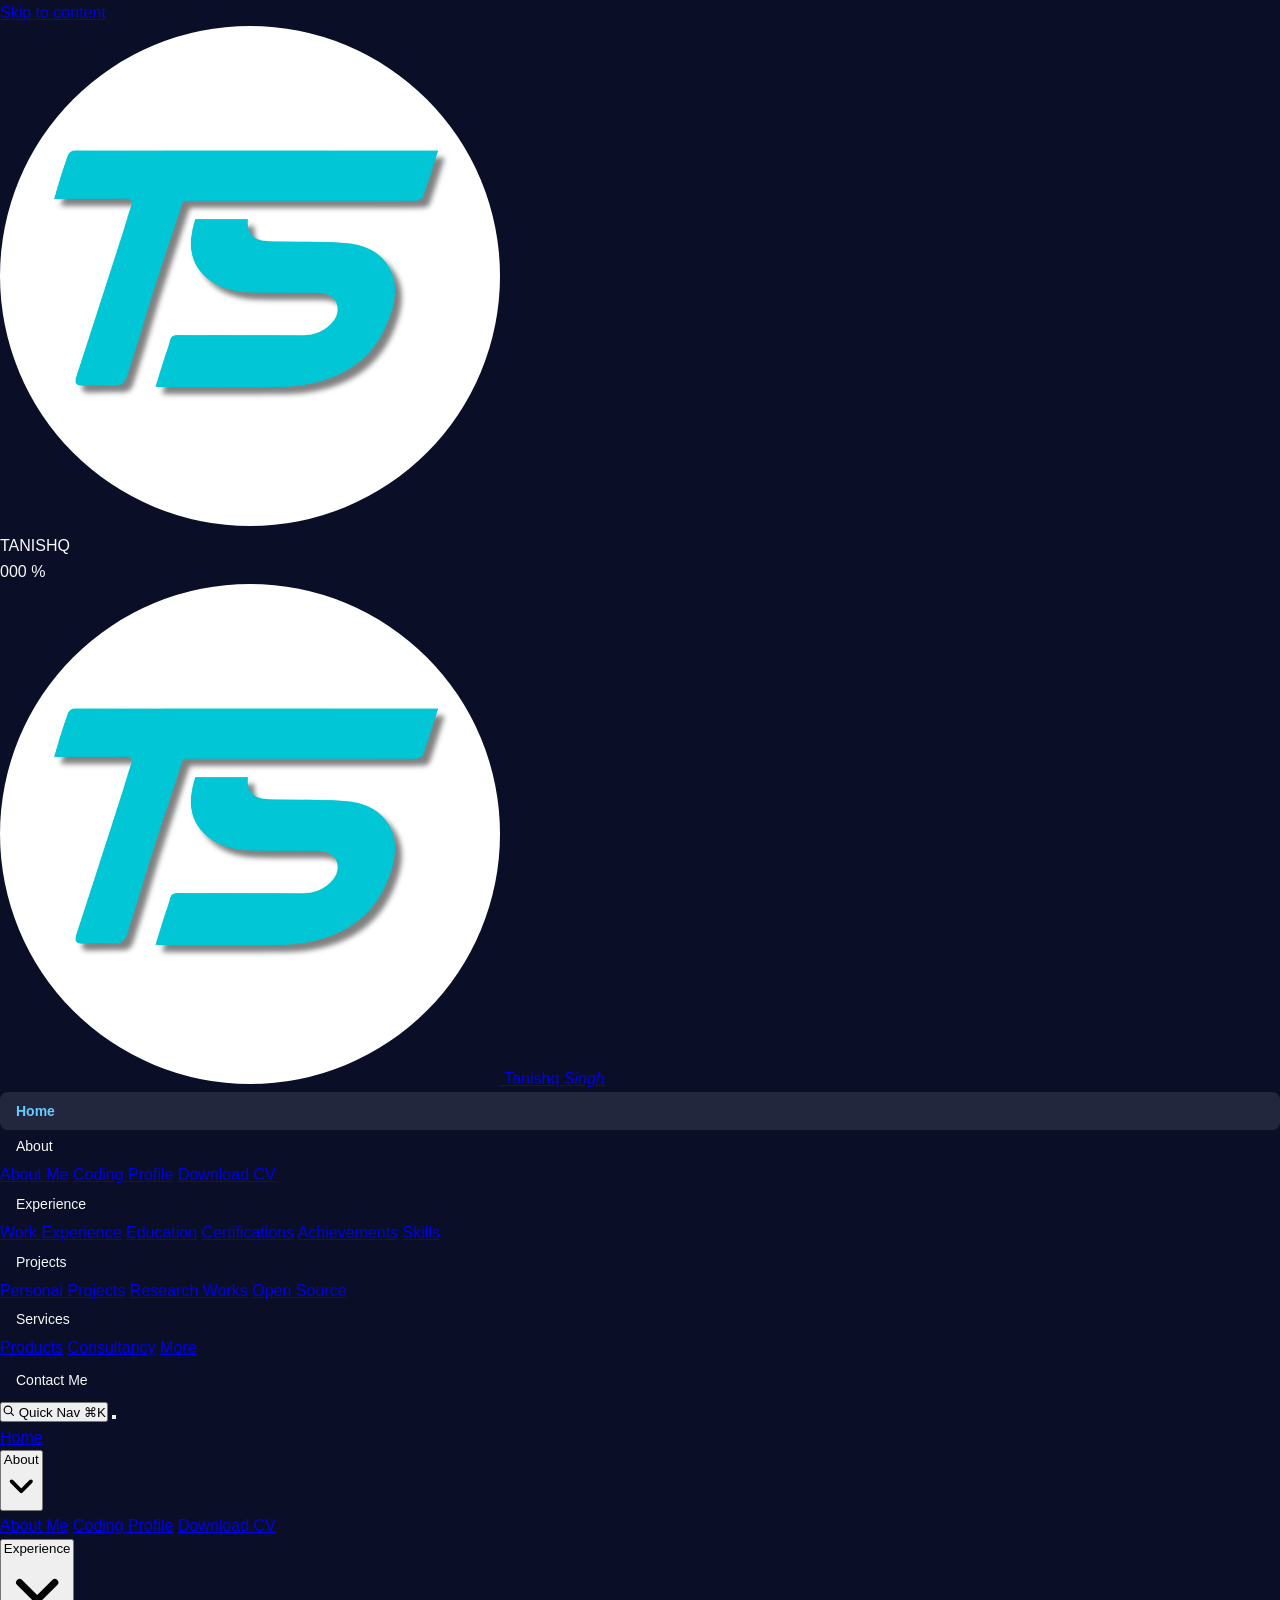
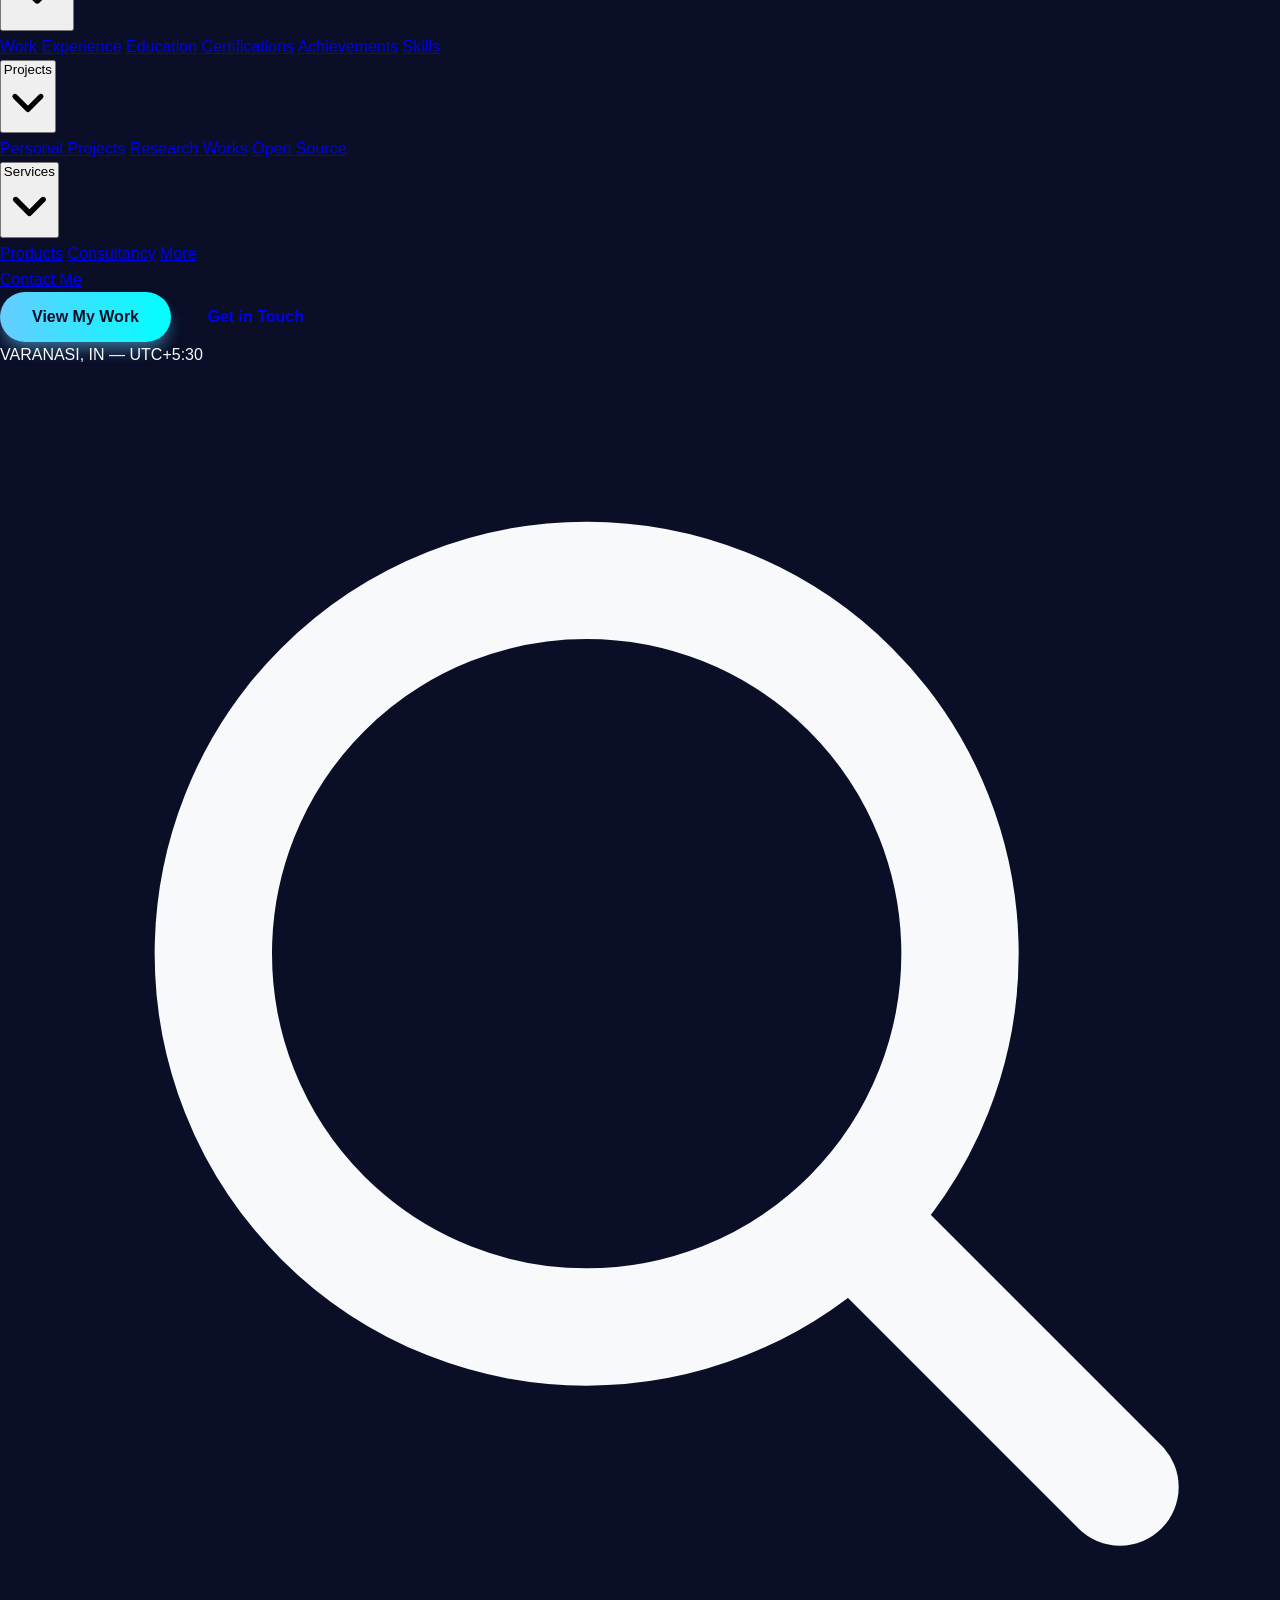
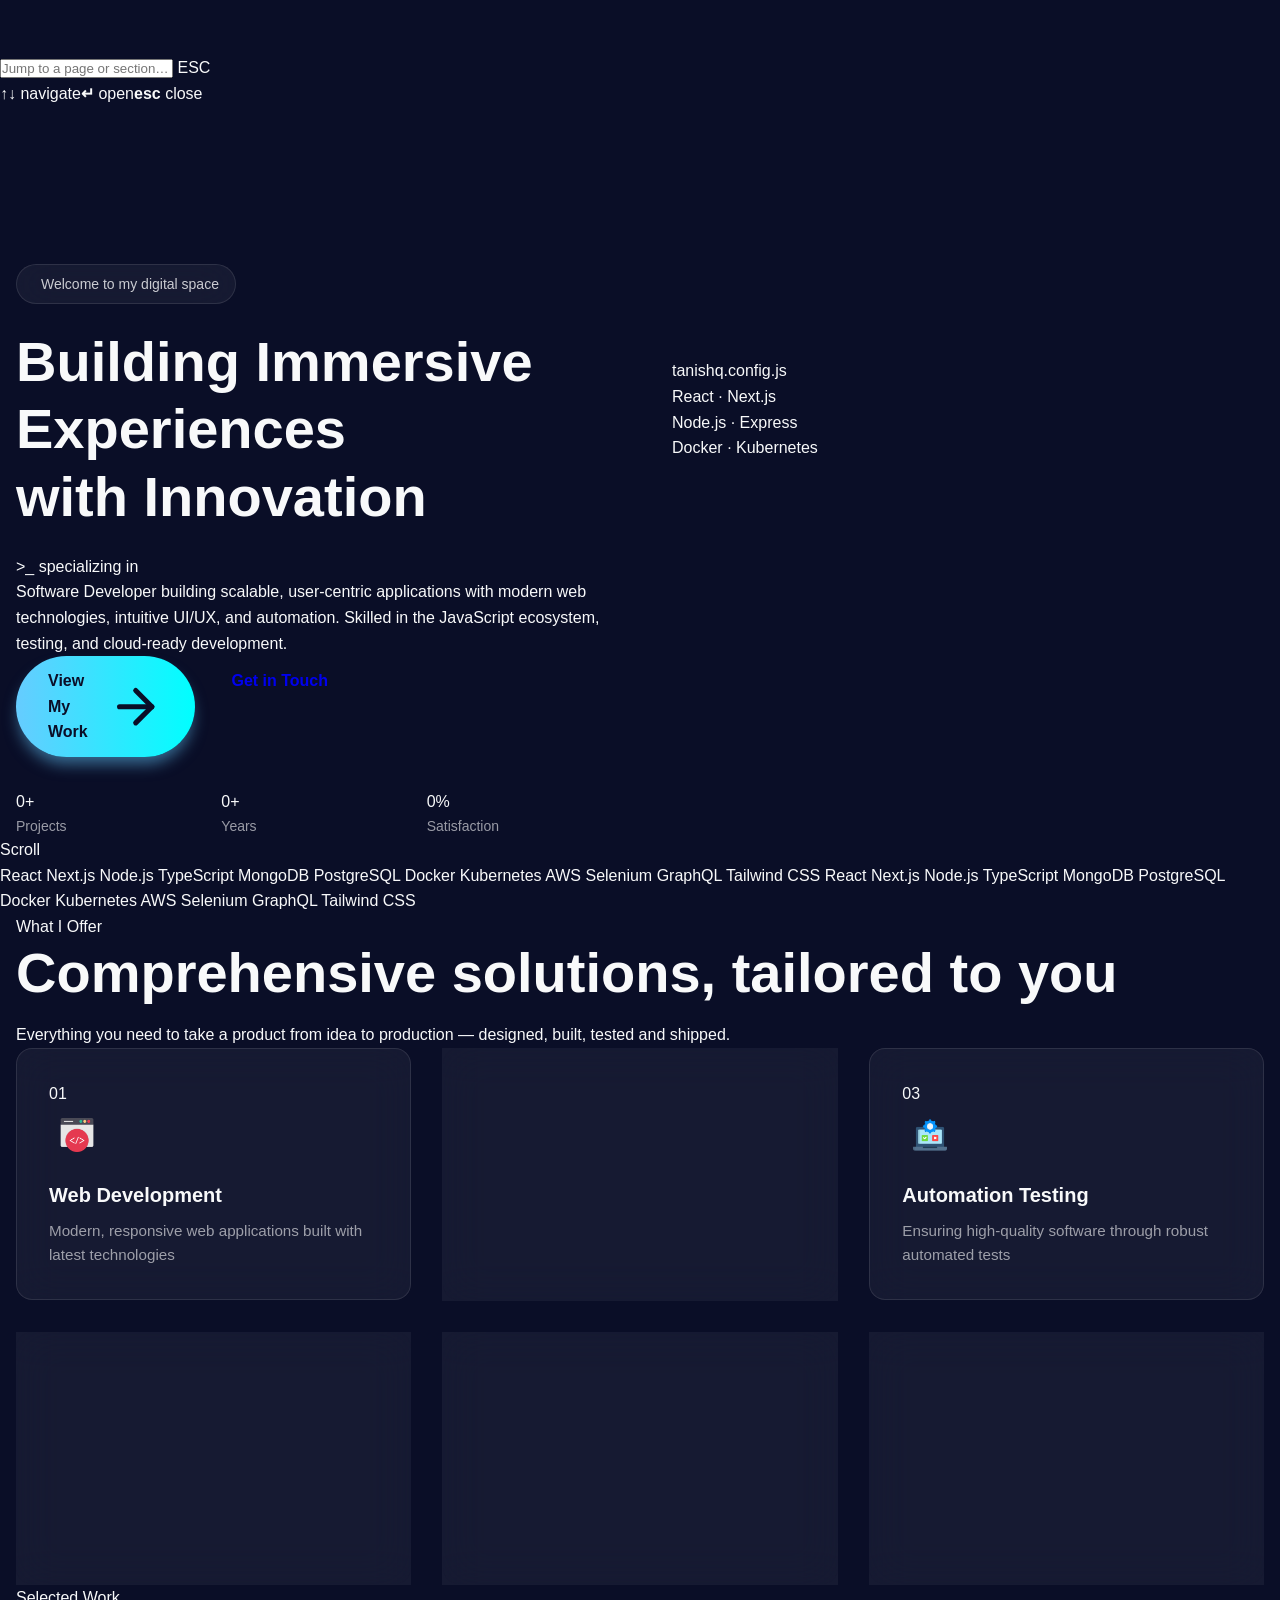
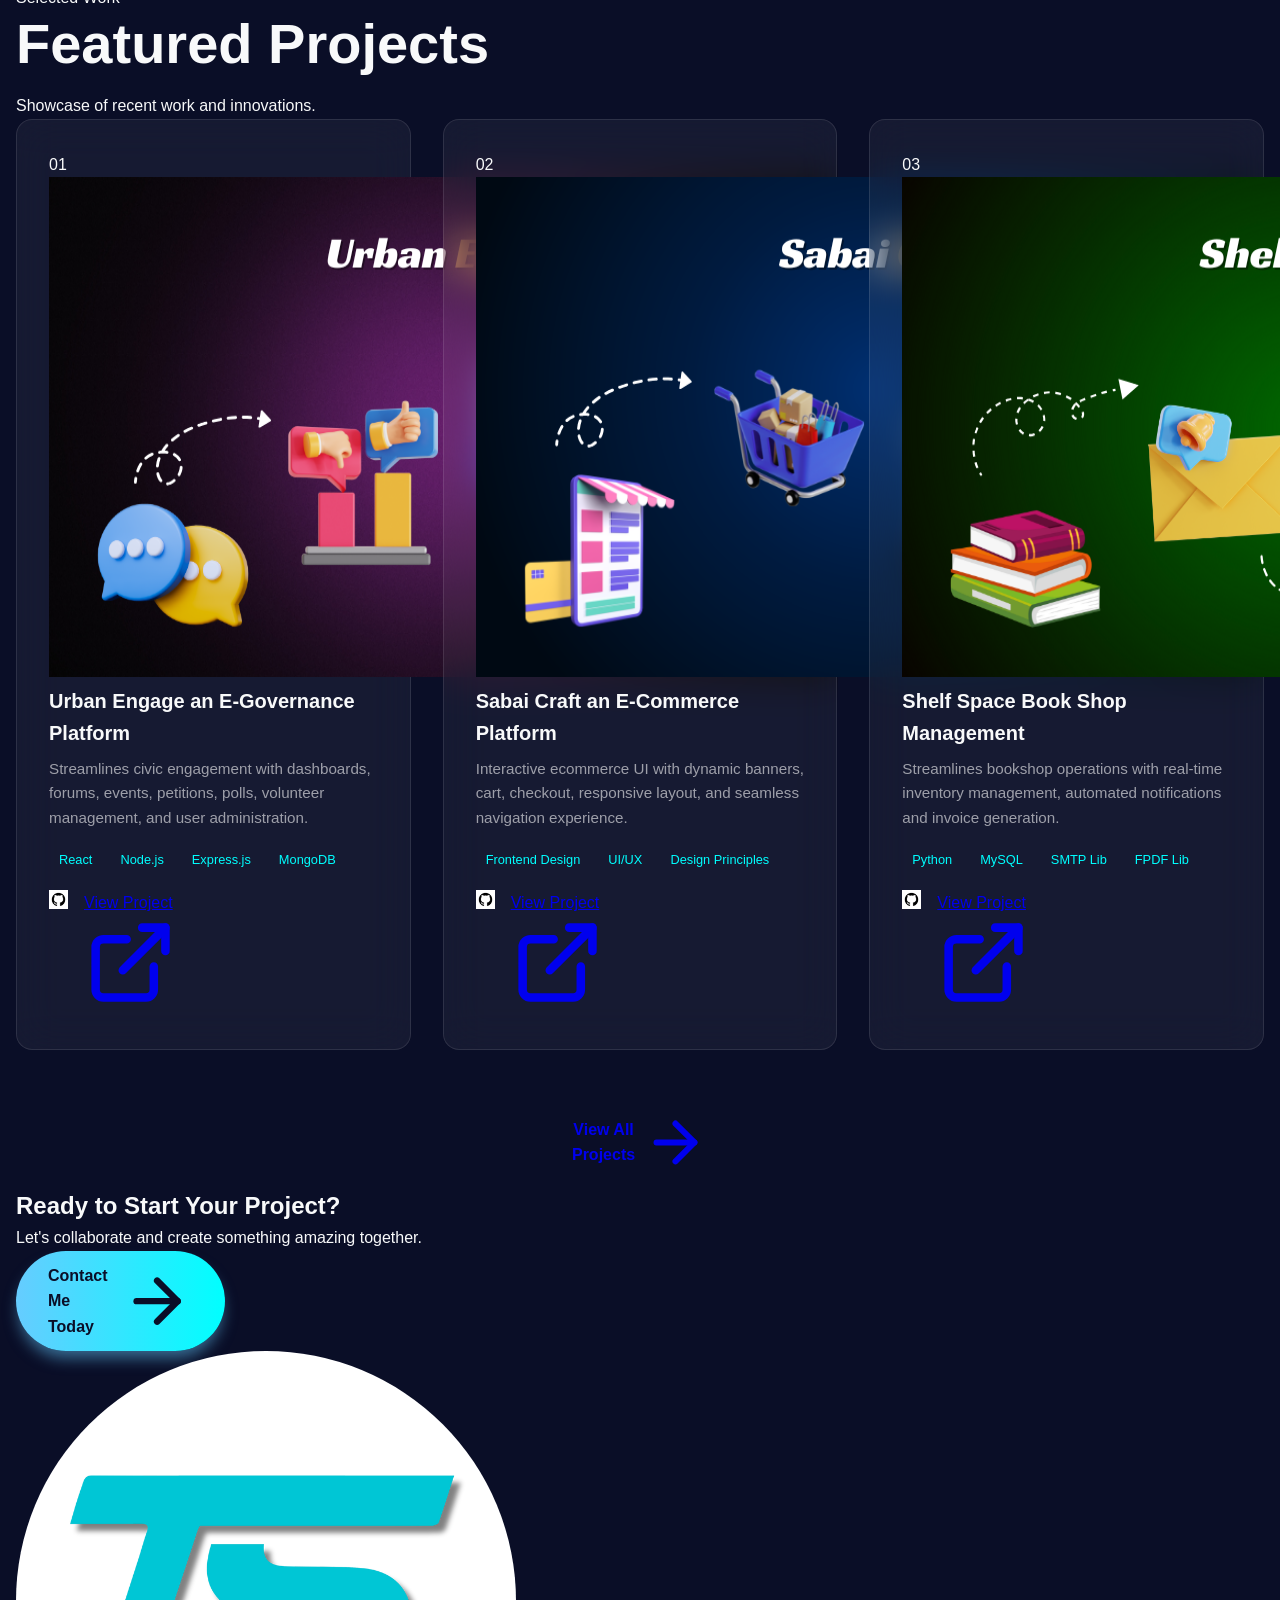
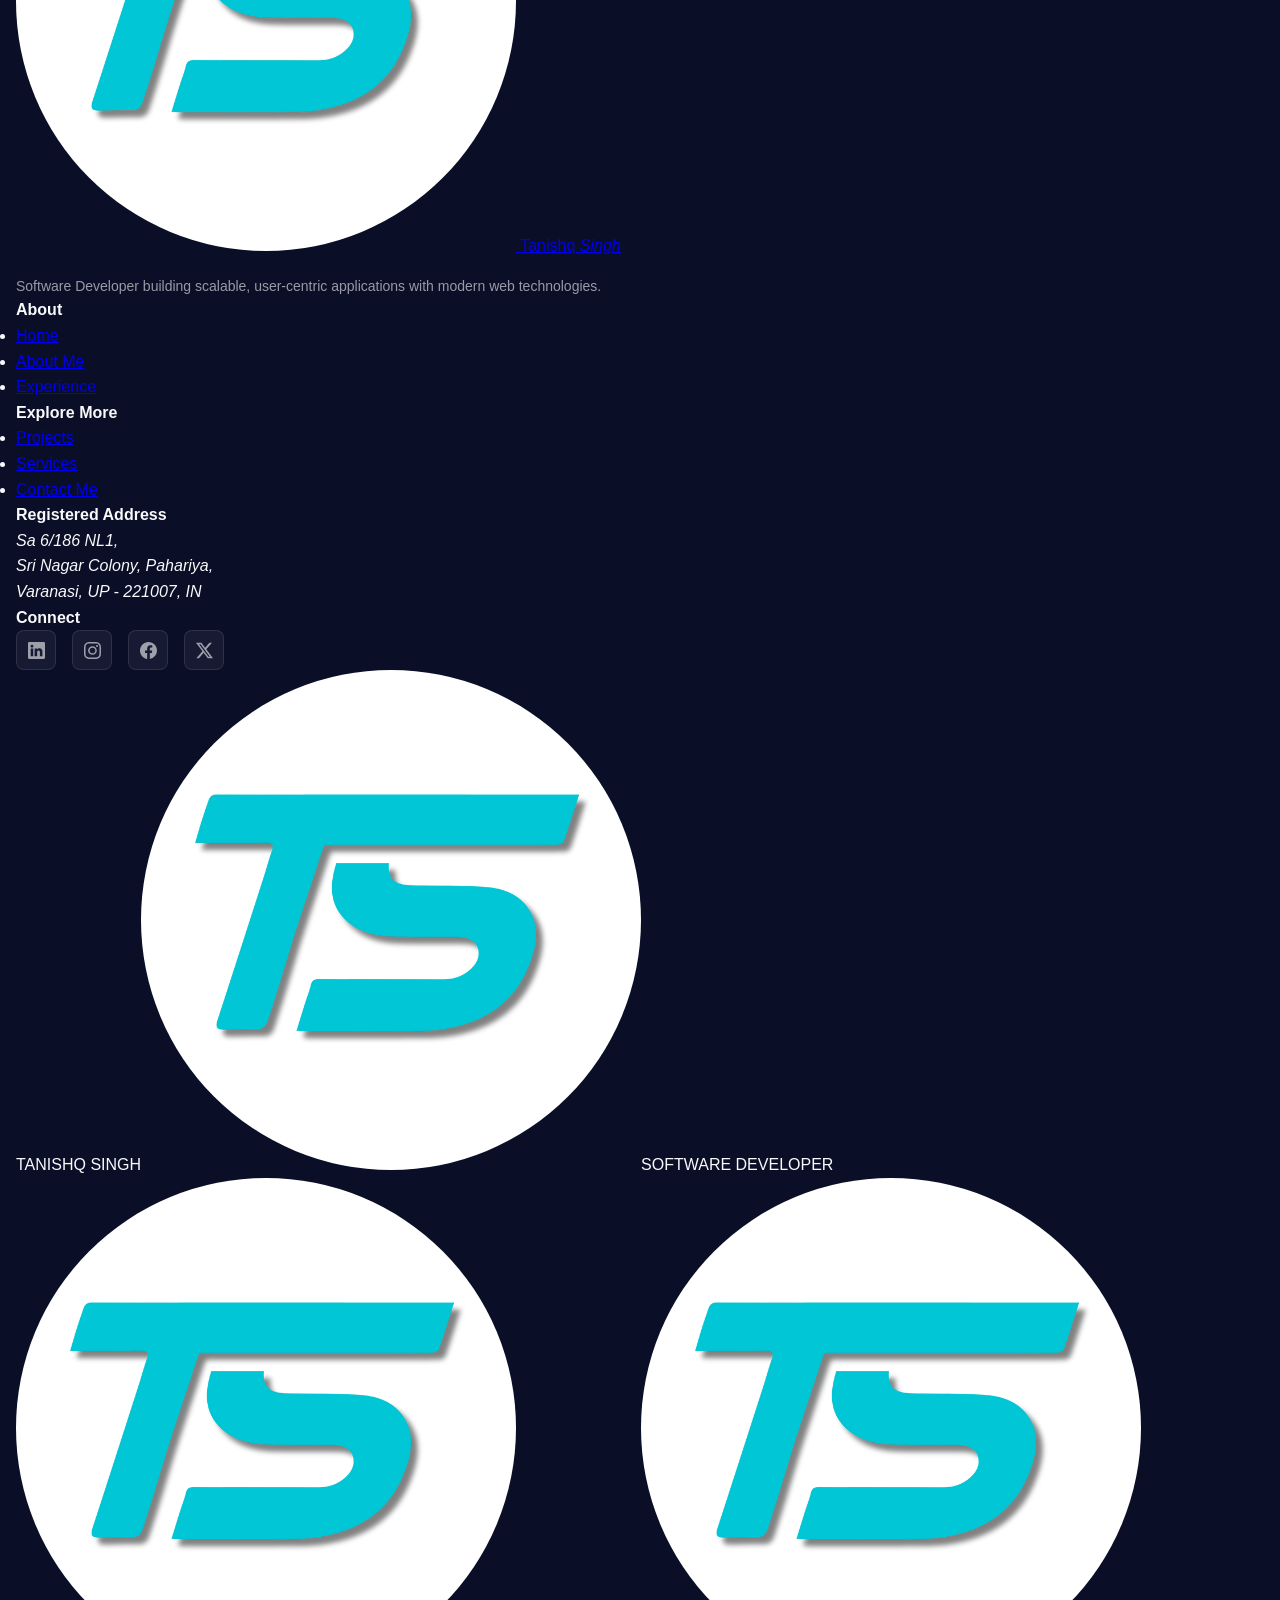
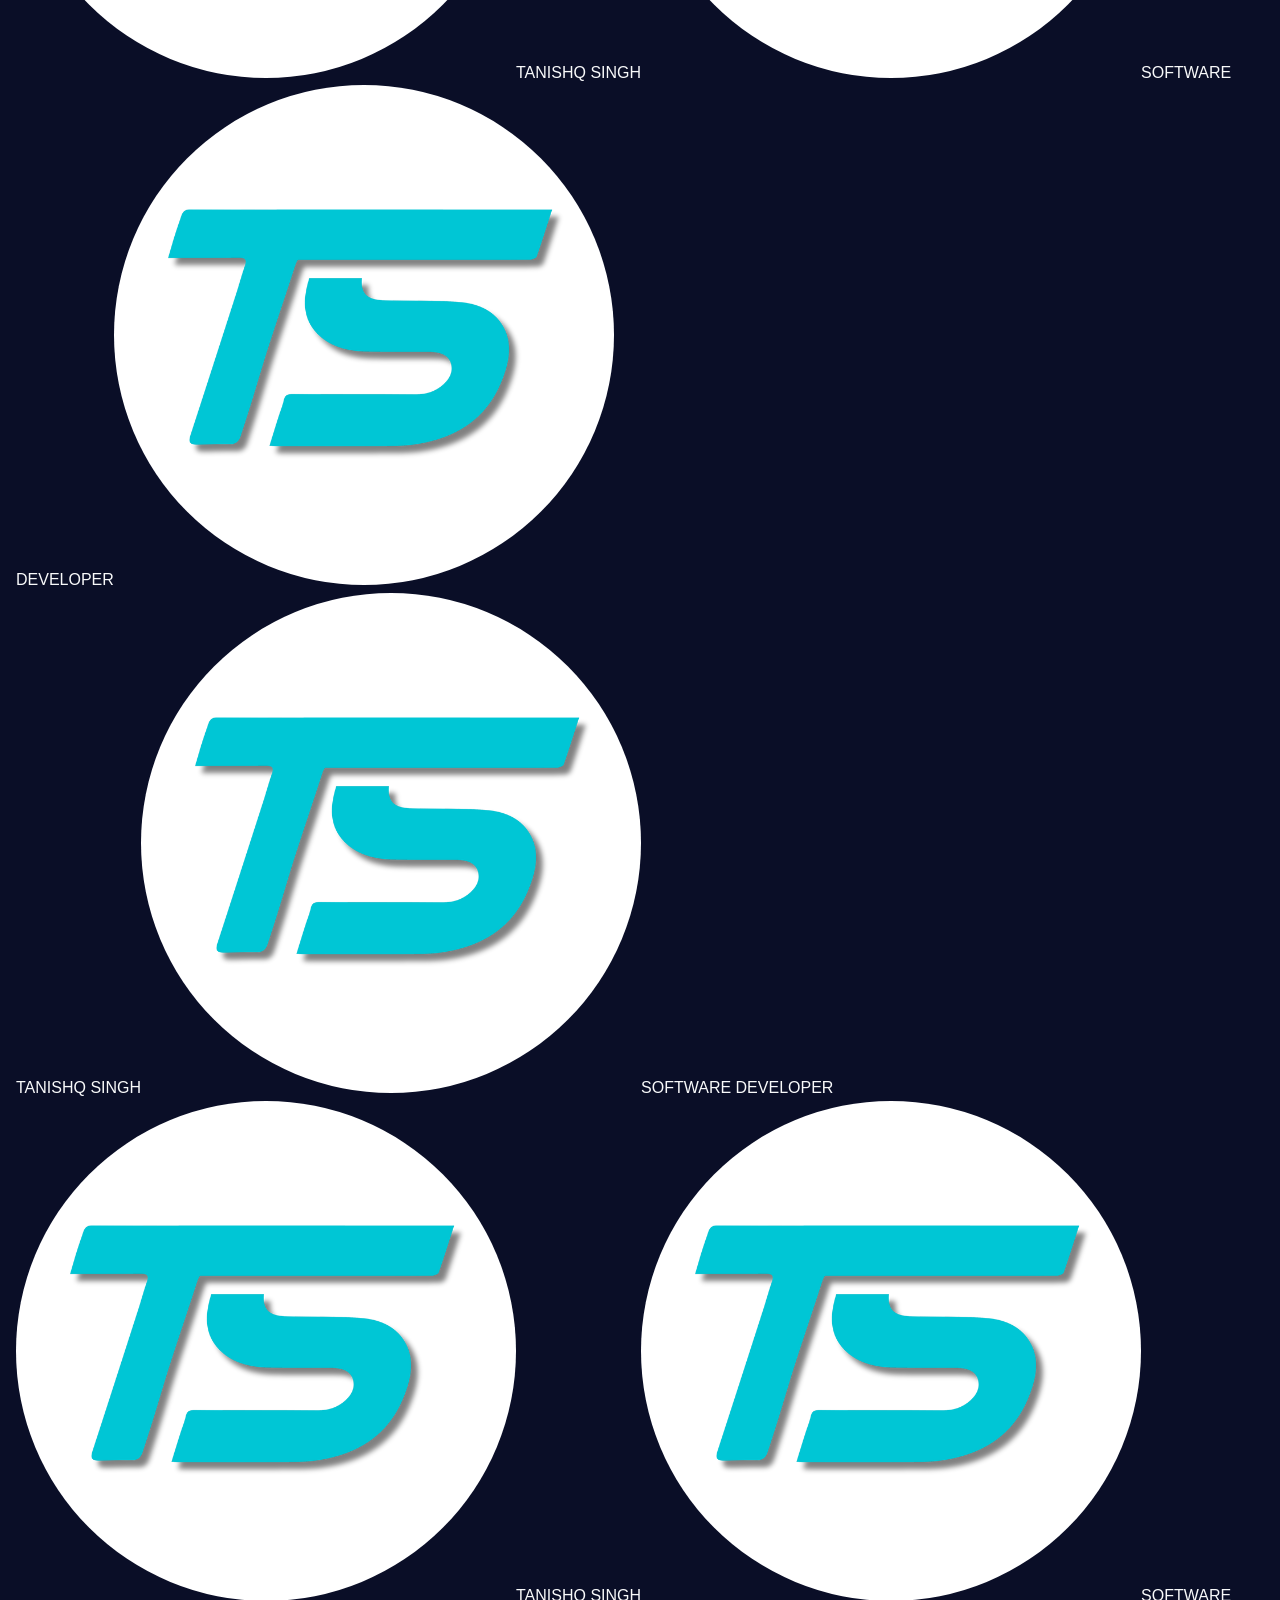
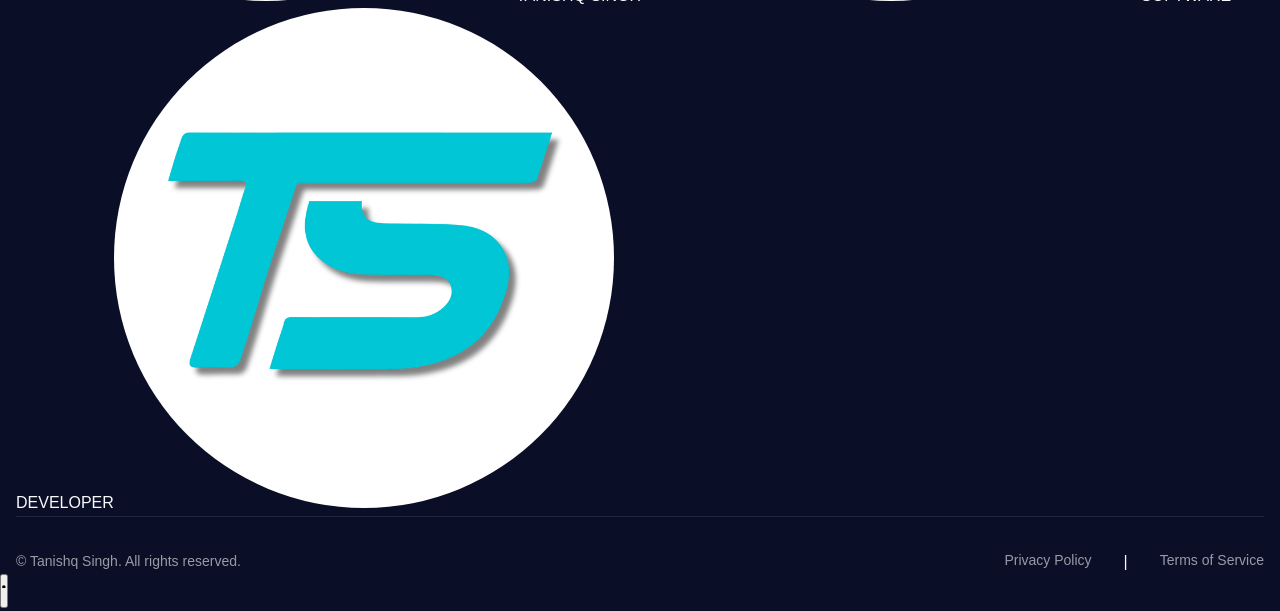
==== index.html @ 03923d47 "Update Home" ====
<!DOCTYPE html>
<html lang="en">
<head>
  <meta charset="utf-8" />
  <meta name="viewport" content="width=device-width,initial-scale=1" />
  <title>Tanishq Singh — Software Developer | Software Engineer</title>
  <meta name="description" content="Tanishq Singh — Software Developer building scalable, user-centric web applications. Explore my portfolio, experience, and professional services." />
  <meta name="keywords" content="Tanishq Singh, software developer, full stack developer, JavaScript, React, Next.js, Node.js, MERN, web developer, portfolio, SDE" />
  <link rel="canonical" href="https://tanishqsingh.in/" />
  <meta name="author" content="Tanishq Singh" />
  <meta name="robots" content="index, follow" />
  <meta property="og:type" content="website" />
  <meta property="og:title" content="Tanishq Singh — Software Developer | Software Engineer" />
  <meta property="og:description" content="Explore projects, experience, and services by Tanishq Singh — building innovative, scalable, and user-focused web solutions." />
  <meta property="og:url" content="https://tanishqsingh.in/" />
  <meta property="og:image" content="https://tanishqsingh.in/assets/images/logo.png" />
  <meta property="og:site_name" content="Tanishq Singh" />
  <meta name="twitter:card" content="summary_large_image" />
  <meta name="twitter:title" content="Tanishq Singh — Software Developer | Software Engineer" />
  <meta name="twitter:description" content="Explore projects, experience, and services by Tanishq Singh — Software Developer." />
  <meta name="twitter:image" content="https://tanishqsingh.in/assets/images/logo.png" />
  <script type="application/ld+json">
  {
    "@context": "https://schema.org",
    "@type": "Person",
    "name": "Tanishq Singh",
    "url": "https://tanishqsingh.in/",
    "jobTitle": "Software Developer",
    "image": "https://tanishqsingh.in/assets/images/logo.png",
    "sameAs": [
      "https://linkedin.tanishqsingh.in",
      "https://instagram.tanishqsingh.in",
      "https://facebook.tanishqsingh.in",
      "https://x.tanishqsingh.in",
      "https://telegram.tanishqsingh.in",
      "https://whatsapp.tanishqsingh.in"
    ]
  }
  </script>
  <link rel="manifest" href="/manifest.json" />
  <link rel="icon" href="assets/images/logo.png" />
  <link rel="preconnect" href="https://fonts.googleapis.com" />
  <link rel="preconnect" href="https://fonts.gstatic.com" crossorigin />
  <link href="https://fonts.googleapis.com/css2?family=Inter:wght@400;500;600&family=JetBrains+Mono:wght@400;500&family=Space+Grotesk:wght@500;600;700&display=swap" rel="stylesheet" />
  <link rel="stylesheet" href="styles.css" />
  <script>document.documentElement.classList.add("js");setTimeout(function(){document.documentElement.classList.add("loaded")},3800);</script>
</head>

<body>
  <a class="skip-link" href="#home">Skip to content</a>

  <div class="preloader" aria-hidden="true">
    <div class="pre-mark"><img src="assets/images/logo.png" alt="" /></div>
    <div class="pre-name" aria-hidden="true">
      <span style="animation-delay:.05s">T</span><span style="animation-delay:.1s">A</span><span style="animation-delay:.15s">N</span><span style="animation-delay:.2s">I</span><span style="animation-delay:.25s">S</span><span style="animation-delay:.3s">H</span><span style="animation-delay:.35s">Q</span>
    </div>
    <div class="pre-bar"><i></i></div>
    <div class="pre-count">000 %</div>
  </div>

  <div class="cursor-dot" aria-hidden="true"></div>
  <div class="cursor-ring" aria-hidden="true"><span class="cursor-label"></span></div>

  <div class="scroll-progress" aria-hidden="true"><i></i></div>

  <div class="aurora" aria-hidden="true">
    <div class="aurora-blob b1"></div>
    <div class="aurora-blob b2"></div>
    <div class="aurora-blob b3"></div>
  </div>
  <div class="grid-overlay" aria-hidden="true"></div>

  <header class="site-header">
    <div class="nav-shell">
      <a href="index.html" class="brand" aria-label="Tanishq Singh — Home">
        <span class="brand-mark"><img src="assets/images/logo.png" alt="Tanishq Singh logo" /></span>
        <span class="brand-name">Tanishq&nbsp;<em>Singh</em></span>
      </a>

      <nav class="nav-desktop" aria-label="Primary">
        <a href="index.html" class="nav-link active">Home</a>

        <div class="nav-drop">
          <button class="nav-link drop-toggle" aria-haspopup="true">
            About
            <svg class="chev" viewBox="0 0 24 24" fill="none" stroke="currentColor" stroke-width="2.4" stroke-linecap="round" stroke-linejoin="round"><polyline points="6 9 12 15 18 9"/></svg>
          </button>
          <div class="drop-panel">
            <a href="about.html#bio"><i></i>About Me</a>
            <a href="about.html#coding"><i></i>Coding Profile</a>
            <a href="about.html#download"><i></i>Download CV</a>
          </div>
        </div>

        <div class="nav-drop">
          <button class="nav-link drop-toggle" aria-haspopup="true">
            Experience
            <svg class="chev" viewBox="0 0 24 24" fill="none" stroke="currentColor" stroke-width="2.4" stroke-linecap="round" stroke-linejoin="round"><polyline points="6 9 12 15 18 9"/></svg>
          </button>
          <div class="drop-panel">
            <a href="experience.html#work"><i></i>Work Experience</a>
            <a href="experience.html#education"><i></i>Education</a>
            <a href="experience.html#certifications"><i></i>Certifications</a>
            <a href="experience.html#achievements"><i></i>Achievements</a>
            <a href="experience.html#skills"><i></i>Skills</a>
          </div>
        </div>

        <div class="nav-drop">
          <button class="nav-link drop-toggle" aria-haspopup="true">
            Projects
            <svg class="chev" viewBox="0 0 24 24" fill="none" stroke="currentColor" stroke-width="2.4" stroke-linecap="round" stroke-linejoin="round"><polyline points="6 9 12 15 18 9"/></svg>
          </button>
          <div class="drop-panel">
            <a href="projects.html#personal"><i></i>Personal Projects</a>
            <a href="projects.html#research"><i></i>Research Works</a>
            <a href="projects.html#opensource"><i></i>Open Source</a>
          </div>
        </div>

        <div class="nav-drop">
          <button class="nav-link drop-toggle" aria-haspopup="true">
            Services
            <svg class="chev" viewBox="0 0 24 24" fill="none" stroke="currentColor" stroke-width="2.4" stroke-linecap="round" stroke-linejoin="round"><polyline points="6 9 12 15 18 9"/></svg>
          </button>
          <div class="drop-panel">
            <a href="services.html#products"><i></i>Products</a>
            <a href="services.html#consultancy"><i></i>Consultancy</a>
            <a href="services.html#more"><i></i>More</a>
          </div>
        </div>

        <a href="contact.html" class="nav-link">Contact Me</a>
      </nav>

      <div class="nav-side">
        <button class="cmdk-btn" aria-label="Open quick navigation">
          <svg width="13" height="13" viewBox="0 0 24 24" fill="none" stroke="currentColor" stroke-width="2.2" stroke-linecap="round"><circle cx="11" cy="11" r="7"/><line x1="21" y1="21" x2="16.5" y2="16.5"/></svg>
          Quick Nav <span class="kbd">⌘K</span>
        </button>
        <button class="burger" aria-label="Toggle menu" aria-expanded="false">
          <span></span><span></span><span></span>
        </button>
      </div>
    </div>
  </header>

  <div class="mobile-drawer" id="mobileDrawer">
    <div class="drawer-inner">
      <a href="index.html" class="m-link active">Home</a>

      <div class="m-group">
        <button class="m-toggle">About
          <svg class="chev" viewBox="0 0 24 24" fill="none" stroke="currentColor" stroke-width="2.4" stroke-linecap="round" stroke-linejoin="round"><polyline points="6 9 12 15 18 9"/></svg>
        </button>
        <div class="m-panel"><div>
          <a href="about.html#bio">About Me</a>
          <a href="about.html#coding">Coding Profile</a>
          <a href="about.html#download">Download CV</a>
        </div></div>
      </div>

      <div class="m-group">
        <button class="m-toggle">Experience
          <svg class="chev" viewBox="0 0 24 24" fill="none" stroke="currentColor" stroke-width="2.4" stroke-linecap="round" stroke-linejoin="round"><polyline points="6 9 12 15 18 9"/></svg>
        </button>
        <div class="m-panel"><div>
          <a href="experience.html#work">Work Experience</a>
          <a href="experience.html#education">Education</a>
          <a href="experience.html#certifications">Certifications</a>
          <a href="experience.html#achievements">Achievements</a>
          <a href="experience.html#skills">Skills</a>
        </div></div>
      </div>

      <div class="m-group">
        <button class="m-toggle">Projects
          <svg class="chev" viewBox="0 0 24 24" fill="none" stroke="currentColor" stroke-width="2.4" stroke-linecap="round" stroke-linejoin="round"><polyline points="6 9 12 15 18 9"/></svg>
        </button>
        <div class="m-panel"><div>
          <a href="projects.html#personal">Personal Projects</a>
          <a href="projects.html#research">Research Works</a>
          <a href="projects.html#opensource">Open Source</a>
        </div></div>
      </div>

      <div class="m-group">
        <button class="m-toggle">Services
          <svg class="chev" viewBox="0 0 24 24" fill="none" stroke="currentColor" stroke-width="2.4" stroke-linecap="round" stroke-linejoin="round"><polyline points="6 9 12 15 18 9"/></svg>
        </button>
        <div class="m-panel"><div>
          <a href="services.html#products">Products</a>
          <a href="services.html#consultancy">Consultancy</a>
          <a href="services.html#more">More</a>
        </div></div>
      </div>

      <a href="contact.html" class="m-link">Contact Me</a>

      <div class="drawer-cta">
        <a href="projects.html" class="btn btn-primary">View My Work</a>
        <a href="contact.html" class="btn btn-ghost">Get in Touch</a>
      </div>
      <p class="drawer-meta">VARANASI, IN — UTC+5:30</p>
    </div>
  </div>

  <div class="cmdk" role="dialog" aria-modal="true" aria-label="Quick navigation">
    <div class="cmdk-panel">
      <div class="cmdk-row">
        <svg viewBox="0 0 24 24" fill="none" stroke="currentColor" stroke-width="2.2" stroke-linecap="round"><circle cx="11" cy="11" r="7"/><line x1="21" y1="21" x2="16.5" y2="16.5"/></svg>
        <input class="cmdk-input" type="text" placeholder="Jump to a page or section…" aria-label="Search site" />
        <span class="kbd">ESC</span>
      </div>
      <div class="cmdk-list" role="listbox"></div>
      <div class="cmdk-foot"><span><b>↑</b><b>↓</b> navigate</span><span><b>↵</b> open</span><span><b>esc</b> close</span></div>
    </div>
  </div>

  <main>
    <section id="home" class="hero">
      <canvas id="particles" aria-hidden="true"></canvas>

      <div class="container">
        <div class="hero-grid">
          <div class="hero-copy">
            <div class="hero-badge"><span class="dot"></span> Welcome to my digital space</div>

            <h1 class="hero-title">
              <span class="w"><span class="wi" style="--wd:0ms">Building</span></span>
              <span class="w"><span class="wi" style="--wd:90ms">Immersive</span></span>
              <span class="w"><span class="wi grad-text" style="--wd:180ms">Experiences</span></span>
              <br />
              <span class="w"><span class="wi" style="--wd:280ms">with</span></span>
              <span class="w"><span class="wi" style="--wd:370ms">Innovation</span></span>
            </h1>

            <div class="hero-type" aria-label="Specialisations">
              <span class="prompt">&gt;_</span>
              <span>specializing in</span>
              <span class="type-text" data-words='["Full-Stack Development","UI/UX Engineering","Automation Testing","Cloud-Native Apps","Open Source"]'></span>
              <span class="type-caret" aria-hidden="true"></span>
            </div>

            <p class="hero-sub">
              Software Developer building scalable, user-centric applications with modern web
              technologies, intuitive UI/UX, and automation. Skilled in the JavaScript ecosystem,
              testing, and cloud-ready development.
            </p>

            <div class="hero-cta">
              <a href="projects.html" class="btn btn-primary" data-magnetic>
                View My Work
                <svg class="arrow" viewBox="0 0 24 24" fill="none" stroke="currentColor" stroke-width="2.2" stroke-linecap="round" stroke-linejoin="round"><line x1="5" y1="12" x2="19" y2="12"/><polyline points="12 5 19 12 12 19"/></svg>
              </a>
              <a href="contact.html" class="btn btn-ghost" data-magnetic>Get in Touch</a>
            </div>

            <div class="hero-stats">
              <div class="stat">
                <p class="stat-num"><span data-count="50">0</span><span class="suffix">+</span></p>
                <p class="stat-label">Projects</p>
              </div>
              <div class="stat">
                <p class="stat-num"><span data-count="2">0</span><span class="suffix">+</span></p>
                <p class="stat-label">Years</p>
              </div>
              <div class="stat">
                <p class="stat-num"><span data-count="99.9" data-decimals="1">0</span><span class="suffix">%</span></p>
                <p class="stat-label">Satisfaction</p>
              </div>
            </div>
          </div>

          <div class="hero-visual" aria-hidden="true">
            <div class="code-card">
              <div class="code-head">
                <span class="code-dot r"></span><span class="code-dot y"></span><span class="code-dot g"></span>
                <span class="code-file">tanishq.config.js</span>
              </div>
              <div class="code-body"></div>
            </div>
            <div class="float-chip c1"><span class="ic"></span>React · Next.js</div>
            <div class="float-chip c2"><span class="ic"></span>Node.js · Express</div>
            <div class="float-chip c3"><span class="ic"></span>Docker · Kubernetes</div>
          </div>
        </div>
      </div>

      <div class="scroll-cue" aria-hidden="true">
        <span>Scroll</span>
        <span class="track"></span>
      </div>
    </section>

    <section class="marquee-section" aria-hidden="true">
      <div class="marquee">
        <div class="marquee-track">
          <span class="m-item">React <i></i> Next.js <i></i> Node.js <i></i> TypeScript <i></i> MongoDB <i></i> PostgreSQL <i></i> Docker <i></i> Kubernetes <i></i> AWS <i></i> Selenium <i></i> GraphQL <i></i> Tailwind CSS <i></i></span>
          <span class="m-item">React <i></i> Next.js <i></i> Node.js <i></i> TypeScript <i></i> MongoDB <i></i> PostgreSQL <i></i> Docker <i></i> Kubernetes <i></i> AWS <i></i> Selenium <i></i> GraphQL <i></i> Tailwind CSS <i></i></span>
        </div>
      </div>
    </section>

    <section class="section" id="offer">
      <div class="container">
        <div class="section-head" data-reveal>
          <p class="eyebrow">What I Offer</p>
          <h2 class="section-title">Comprehensive solutions, <span class="grad-text">tailored to you</span></h2>
          <p class="section-sub">Everything you need to take a product from idea to production — designed, built, tested and shipped.</p>
        </div>

        <div class="features-grid">
          <div class="feature-card" data-reveal data-spot style="--rd:0ms">
            <span class="feature-num">01</span>
            <div class="feature-icon"><img src="assets/images/webdev.png" alt="" width="34" height="34" loading="lazy" /></div>
            <h3>Web Development</h3>
            <p>Modern, responsive web applications built with latest technologies</p>
          </div>

          <div class="feature-card" data-reveal data-spot style="--rd:80ms">
            <span class="feature-num">02</span>
            <div class="feature-icon"><img src="assets/images/uiux.png" alt="" width="34" height="34" loading="lazy" /></div>
            <h3>UI/UX Design</h3>
            <p>Creating intuitive interfaces and engaging user experiences</p>
          </div>

          <div class="feature-card" data-reveal data-spot style="--rd:160ms">
            <span class="feature-num">03</span>
            <div class="feature-icon"><img src="assets/images/testing.png" alt="" width="34" height="34" loading="lazy" /></div>
            <h3>Automation Testing</h3>
            <p>Ensuring high-quality software through robust automated tests</p>
          </div>

          <div class="feature-card" data-reveal data-spot style="--rd:0ms">
            <span class="feature-num">04</span>
            <div class="feature-icon"><img src="assets/images/perform.png" alt="" width="34" height="34" loading="lazy" /></div>
            <h3>Performance</h3>
            <p>Optimized solutions that deliver lightning-fast user experiences</p>
          </div>

          <div class="feature-card" data-reveal data-spot style="--rd:80ms">
            <span class="feature-num">05</span>
            <div class="feature-icon"><img src="assets/images/cloud.png" alt="" width="34" height="34" loading="lazy" /></div>
            <h3>Cloud Solutions</h3>
            <p>Scalable and secure cloud-based infrastructure and services</p>
          </div>

          <div class="feature-card" data-reveal data-spot style="--rd:160ms">
            <span class="feature-num">06</span>
            <div class="feature-icon"><img src="assets/images/collab.png" alt="" width="34" height="34" loading="lazy" /></div>
            <h3>Collaboration</h3>
            <p>Working closely with teams to bring your vision to life</p>
          </div>
        </div>
      </div>
    </section>

    <div class="container"><div class="sect-line"></div></div>

    <section class="section" id="featured">
      <div class="container">
        <div class="section-head" data-reveal>
          <p class="eyebrow">Selected Work</p>
          <h2 class="section-title">Featured <span class="grad-text">Projects</span></h2>
          <p class="section-sub">Showcase of recent work and innovations.</p>
        </div>

        <div class="projects-grid">
          <article class="project-card" data-reveal data-spot style="--rd:0ms">
            <div class="project-media" data-cursor="View">
              <span class="project-idx">01</span>
              <img src="assets/images/urban.png" alt="UrbanEngage — E-Governance Platform" width="826" height="500" loading="lazy" />
            </div>
            <div class="project-body">
              <h3>Urban Engage <span>an E-Governance Platform</span></h3>
              <p>Streamlines civic engagement with dashboards, forums, events, petitions, polls, volunteer management, and user administration.</p>
              <div class="project-tags">
                <span class="tag">React</span><span class="tag">Node.js</span><span class="tag">Express.js</span><span class="tag">MongoDB</span>
              </div>
              <div class="project-links">
                <a href="https://github.com/singhtanishq/UrbanEngage" target="_blank" rel="noopener noreferrer" class="icon-btn" aria-label="UrbanEngage on GitHub">
                  <img src="assets/images/github.png" alt="" width="19" height="19" />
                </a>
                <a href="https://github.com/singhtanishq/UrbanEngage" target="_blank" rel="noopener noreferrer" class="project-view">
                  View Project
                  <svg viewBox="0 0 24 24" fill="none" stroke="currentColor" stroke-width="2.2" stroke-linecap="round" stroke-linejoin="round"><path d="M18 13v6a2 2 0 0 1-2 2H5a2 2 0 0 1-2-2V8a2 2 0 0 1 2-2h6"/><polyline points="15 3 21 3 21 9"/><line x1="10" y1="14" x2="21" y2="3"/></svg>
                </a>
              </div>
            </div>
          </article>

          <article class="project-card" data-reveal data-spot style="--rd:90ms">
            <div class="project-media" data-cursor="View">
              <span class="project-idx">02</span>
              <img src="assets/images/sabai.png" alt="SabaiCraft — E-Commerce Platform" width="826" height="500" loading="lazy" />
            </div>
            <div class="project-body">
              <h3>Sabai Craft <span>an E-Commerce Platform</span></h3>
              <p>Interactive ecommerce UI with dynamic banners, cart, checkout, responsive layout, and seamless navigation experience.</p>
              <div class="project-tags">
                <span class="tag">Frontend Design</span><span class="tag">UI/UX</span><span class="tag">Design Principles</span>
              </div>
              <div class="project-links">
                <a href="https://github.com/singhtanishq/SabaiCraft" target="_blank" rel="noopener noreferrer" class="icon-btn" aria-label="SabaiCraft on GitHub">
                  <img src="assets/images/github.png" alt="" width="19" height="19" />
                </a>
                <a href="https://github.com/singhtanishq/SabaiCraft" target="_blank" rel="noopener noreferrer" class="project-view">
                  View Project
                  <svg viewBox="0 0 24 24" fill="none" stroke="currentColor" stroke-width="2.2" stroke-linecap="round" stroke-linejoin="round"><path d="M18 13v6a2 2 0 0 1-2 2H5a2 2 0 0 1-2-2V8a2 2 0 0 1 2-2h6"/><polyline points="15 3 21 3 21 9"/><line x1="10" y1="14" x2="21" y2="3"/></svg>
                </a>
              </div>
            </div>
          </article>

          <article class="project-card" data-reveal data-spot style="--rd:180ms">
            <div class="project-media" data-cursor="View">
              <span class="project-idx">03</span>
              <img src="assets/images/shelf.png" alt="ShelfSpace — Book Shop Management" width="826" height="500" loading="lazy" />
            </div>
            <div class="project-body">
              <h3>Shelf Space <span>Book Shop Management</span></h3>
              <p>Streamlines bookshop operations with real-time inventory management, automated notifications and invoice generation.</p>
              <div class="project-tags">
                <span class="tag">Python</span><span class="tag">MySQL</span><span class="tag">SMTP Lib</span><span class="tag">FPDF Lib</span>
              </div>
              <div class="project-links">
                <a href="https://github.com/singhtanishq/ShelfSpace" target="_blank" rel="noopener noreferrer" class="icon-btn" aria-label="ShelfSpace on GitHub">
                  <img src="assets/images/github.png" alt="" width="19" height="19" />
                </a>
                <a href="https://github.com/singhtanishq/ShelfSpace" target="_blank" rel="noopener noreferrer" class="project-view">
                  View Project
                  <svg viewBox="0 0 24 24" fill="none" stroke="currentColor" stroke-width="2.2" stroke-linecap="round" stroke-linejoin="round"><path d="M18 13v6a2 2 0 0 1-2 2H5a2 2 0 0 1-2-2V8a2 2 0 0 1 2-2h6"/><polyline points="15 3 21 3 21 9"/><line x1="10" y1="14" x2="21" y2="3"/></svg>
                </a>
              </div>
            </div>
          </article>
        </div>

        <div class="section-cta" data-reveal>
          <a href="projects.html#personal" class="btn btn-ghost" data-magnetic>
            View All Projects
            <svg class="arrow" viewBox="0 0 24 24" fill="none" stroke="currentColor" stroke-width="2.2" stroke-linecap="round" stroke-linejoin="round"><line x1="5" y1="12" x2="19" y2="12"/><polyline points="12 5 19 12 12 19"/></svg>
          </a>
        </div>
      </div>
    </section>

    <section class="section" style="padding-top: 0">
      <div class="container">
        <div class="cta-panel border-anim" data-reveal="zoom">
          <h2>Ready to Start <span class="grad-text">Your Project?</span></h2>
          <p>Let's collaborate and create something amazing together.</p>
          <a href="contact.html" class="btn btn-primary" data-magnetic>
            Contact Me Today
            <svg class="arrow" viewBox="0 0 24 24" fill="none" stroke="currentColor" stroke-width="2.2" stroke-linecap="round" stroke-linejoin="round"><line x1="5" y1="12" x2="19" y2="12"/><polyline points="12 5 19 12 12 19"/></svg>
          </a>
        </div>
      </div>
    </section>
  </main>

  <footer class="site-footer">
    <div class="container">
      <div class="footer-top">
        <div class="footer-brand">
          <a href="index.html" class="brand">
            <span class="brand-mark"><img src="assets/images/logo.png" alt="Tanishq Singh logo" /></span>
            <span class="brand-name">Tanishq&nbsp;<em>Singh</em></span>
          </a>
          <p>Software Developer building scalable, user-centric applications with modern web technologies.</p>
        </div>

        <div class="footer-col">
          <h4>About</h4>
          <ul>
            <li><a href="index.html">Home</a></li>
            <li><a href="about.html#bio">About Me</a></li>
            <li><a href="experience.html#work">Experience</a></li>
          </ul>
        </div>

        <div class="footer-col">
          <h4>Explore More</h4>
          <ul>
            <li><a href="projects.html#personal">Projects</a></li>
            <li><a href="services.html#products">Services</a></li>
            <li><a href="contact.html">Contact Me</a></li>
          </ul>
        </div>

        <div class="footer-col">
          <h4>Registered Address</h4>
          <address>
            Sa 6/186 NL1,<br />
            Sri Nagar Colony, Pahariya,<br />
            Varanasi, UP - 221007, IN
          </address>
        </div>

        <div class="footer-col">
          <h4>Connect</h4>
          <div class="footer-social">
            <a href="https://linkedin.tanishqsingh.in" target="_blank" rel="noopener noreferrer" aria-label="LinkedIn" title="LinkedIn">
              <svg xmlns="http://www.w3.org/2000/svg" width="17" height="17" fill="currentColor" viewBox="0 0 16 16"><path d="M0 1.146C0 .513.526 0 1.175 0h13.65C15.474 0 16 .513 16 1.146v13.708c0 .633-.526 1.146-1.175 1.146H1.175C.526 16 0 15.487 0 14.854zm4.943 12.248V6.169H2.542v7.225zm-1.2-8.212c.837 0 1.358-.554 1.358-1.248-.015-.709-.52-1.248-1.342-1.248S2.4 3.226 2.4 3.934c0 .694.521 1.248 1.327 1.248zm4.908 8.212V9.359c0-.216.016-.432.08-.586.173-.431.568-.878 1.232-.878.869 0 1.216.662 1.216 1.634v3.865h2.401V9.25c0-2.22-1.184-3.252-2.764-3.252-1.274 0-1.845.7-2.165 1.193v.025h-.016l.016-.025V6.169h-2.4c.03.678 0 7.225 0 7.225z"/></svg>
            </a>
            <a href="https://instagram.tanishqsingh.in" target="_blank" rel="noopener noreferrer" aria-label="Instagram" title="Instagram">
              <svg xmlns="http://www.w3.org/2000/svg" width="17" height="17" fill="currentColor" viewBox="0 0 16 16"><path d="M8 0C5.829 0 5.556.01 4.703.048 3.85.088 3.269.222 2.76.42a3.9 3.9 0 0 0-1.417.923A3.9 3.9 0 0 0 .42 2.76C.222 3.268.087 3.85.048 4.7.01 5.555 0 5.827 0 8.001c0 2.172.01 2.444.048 3.297.04.852.174 1.433.372 1.942.205.526.478.972.923 1.417.444.445.89.719 1.416.923.51.198 1.09.333 1.942.372C5.555 15.99 5.827 16 8 16s2.444-.01 3.298-.048c.851-.04 1.434-.174 1.943-.372a3.9 3.9 0 0 0 1.416-.923c.445-.445.718-.891.923-1.417.197-.509.332-1.09.372-1.942C15.99 10.445 16 10.173 16 8s-.01-2.445-.048-3.299c-.04-.851-.175-1.433-.372-1.941a3.9 3.9 0 0 0-.923-1.417A3.9 3.9 0 0 0 13.24.42c-.51-.198-1.092-.333-1.943-.372C10.443.01 10.172 0 7.998 0zm-.717 1.442h.718c2.136 0 2.389.007 3.232.046.78.035 1.204.166 1.486.275.373.145.64.319.92.599s.453.546.598.92c.11.281.24.705.275 1.485.039.843.047 1.096.047 3.231s-.008 2.389-.047 3.232c-.035.78-.166 1.203-.275 1.485a2.5 2.5 0 0 1-.599.919c-.28.28-.546.453-.92.598-.28.11-.704.24-1.485.276-.843.038-1.096.047-3.232.047s-2.39-.009-3.233-.047c-.78-.036-1.203-.166-1.485-.276a2.5 2.5 0 0 1-.92-.598 2.5 2.5 0 0 1-.6-.92c-.109-.281-.24-.705-.275-1.485-.038-.843-.046-1.096-.046-3.233s.008-2.388.046-3.231c.036-.78.166-1.204.276-1.486.145-.373.319-.64.599-.92s.546-.453.92-.598c.282-.11.705-.24 1.485-.276.738-.034 1.024-.044 2.515-.045zm4.988 1.328a.96.96 0 1 0 0 1.92.96.96 0 0 0 0-1.92m-4.27 1.122a4.109 4.109 0 1 0 0 8.217 4.109 4.109 0 0 0 0-8.217m0 1.441a2.667 2.667 0 1 1 0 5.334 2.667 2.667 0 0 1 0-5.334"/></svg>
            </a>
            <a href="https://facebook.tanishqsingh.in" target="_blank" rel="noopener noreferrer" aria-label="Facebook" title="Facebook">
              <svg xmlns="http://www.w3.org/2000/svg" width="17" height="17" fill="currentColor" viewBox="0 0 16 16"><path d="M16 8.049c0-4.446-3.582-8.05-8-8.05C3.58 0-.002 3.603-.002 8.05c0 4.017 2.926 7.347 6.75 7.951v-5.625h-2.03V8.05H6.75V6.275c0-2.017 1.195-3.131 3.022-3.131.876 0 1.791.157 1.791.157v1.98h-1.009c-.993 0-1.303.621-1.303 1.258v1.51h2.218l-.354 2.326H9.25V16c3.824-.604 6.75-3.934 6.75-7.951"/></svg>
            </a>
            <a href="https://x.tanishqsingh.in" target="_blank" rel="noopener noreferrer" aria-label="X" title="X">
              <svg xmlns="http://www.w3.org/2000/svg" width="17" height="17" fill="currentColor" viewBox="0 0 16 16"><path d="M12.6.75h2.454l-5.36 6.142L16 15.25h-4.937l-3.867-5.07-4.425 5.07H.316l5.733-6.57L0 .75h5.063l3.495 4.633L12.601.75Zm-.86 13.028h1.36L4.323 2.145H2.865z"/></svg>
            </a>
          </div>
        </div>
      </div>

      <div class="footer-giant" aria-hidden="true">
        <div class="g-track"><span>TANISHQ SINGH</span><img class="g-logo" src="assets/images/logo.png" alt="" loading="lazy" /><span>SOFTWARE DEVELOPER</span><img class="g-logo" src="assets/images/logo.png" alt="" loading="lazy" /><span>TANISHQ SINGH</span><img class="g-logo" src="assets/images/logo.png" alt="" loading="lazy" /><span>SOFTWARE DEVELOPER</span><img class="g-logo" src="assets/images/logo.png" alt="" loading="lazy" /></div>
        <div class="g-track"><span>TANISHQ SINGH</span><img class="g-logo" src="assets/images/logo.png" alt="" loading="lazy" /><span>SOFTWARE DEVELOPER</span><img class="g-logo" src="assets/images/logo.png" alt="" loading="lazy" /><span>TANISHQ SINGH</span><img class="g-logo" src="assets/images/logo.png" alt="" loading="lazy" /><span>SOFTWARE DEVELOPER</span><img class="g-logo" src="assets/images/logo.png" alt="" loading="lazy" /></div>
      </div>

      <div class="footer-bottom">
        <p>&copy; <span id="year"></span> Tanishq Singh. All rights reserved.</p>
        <div class="footer-links">
          <a href="assets/pdfs/privacy-policy.html" target="_blank" rel="noopener noreferrer">Privacy Policy</a>
          <span class="sep">|</span>
          <a href="assets/pdfs/terms-of-service.html" target="_blank" rel="noopener noreferrer">Terms of Service</a>
        </div>
      </div>
    </div>
  </footer>

  <button class="to-top" aria-label="Back to top">
    <svg class="ring" viewBox="0 0 56 56"><circle cx="28" cy="28" r="26"></circle></svg>
    <svg class="arrow" viewBox="0 0 24 24" fill="none" stroke-width="2.4" stroke-linecap="round" stroke-linejoin="round"><polyline points="18 15 12 9 6 15"/></svg>
  </button>

  <script src="script.js"></script>
</body>
</html>
---- styles.css ----
/* Root Variables */
:root {
  --primary: #66ccff;
  --accent: #00ffff;
  --background: #0a0e27;
  --card: #1a1f3a;
  --foreground: #f8f9fa;
  --foreground-muted: #b0b8c1;
  --border: #2a3f5f;
  --radius: 1rem;
  --transition: all 300ms ease;
}

/* Reset & Base Styles */
* {
  margin: 0;
  padding: 0;
  box-sizing: border-box;
}

html {
  scroll-behavior: smooth;
}

body {
  font-family: -apple-system, BlinkMacSystemFont, "Segoe UI", Roboto, "Helvetica Neue", Arial, sans-serif;
  background-color: var(--background);
  color: var(--foreground);
  line-height: 1.6;
  overflow-x: hidden;
}

/* Scrollbar Styling */
::-webkit-scrollbar {
  width: 10px;
}

::-webkit-scrollbar-track {
  background: var(--background);
}

::-webkit-scrollbar-thumb {
  background: var(--primary);
  border-radius: 5px;
}

::-webkit-scrollbar-thumb:hover {
  background: var(--accent);
}

/* Container */
.container {
  max-width: 1280px;
  margin: 0 auto;
  padding: 0 1rem;
}

/* ============================================
   HEADER & NAVIGATION
   ============================================ */

.header {
  position: sticky;
  top: 0;
  z-index: 50;
  width: 100%;
  transition: var(--transition);
}

.header.scrolled {
  background-color: rgba(255, 255, 255, 0.05);
  backdrop-filter: blur(20px);
  border: 1px solid rgba(255, 255, 255, 0.1);
  border-radius: 1rem;
  box-shadow: 0 20px 25px -5px rgba(0, 0, 0, 0.1);
}

.navbar {
  padding: 1rem 0;
}

.nav-container {
  max-width: 1280px;
  margin: 0 auto;
  padding: 0 1rem;
  display: flex;
  justify-content: space-between;
  align-items: center;
  height: 80px;
}

.logo {
  display: flex;
  align-items: center;
  gap: 0.75rem;
  font-weight: 700;
  font-size: 1.25rem;
  text-decoration: none;
  color: var(--foreground);
  transition: var(--transition);
}

.logo:hover {
  transform: scale(1.05);
}

.logo-icon {
  width: 40px;
  height: 40px;
  background: linear-gradient(135deg, var(--primary), var(--accent));
  border-radius: 0.5rem;
  display: flex;
  align-items: center;
  justify-content: center;
  color: white;
  font-weight: 700;
  font-size: 0.875rem;
  box-shadow: 0 10px 15px -3px rgba(102, 204, 255, 0.5);
  transition: var(--transition);
}

.logo:hover .logo-icon {
  box-shadow: 0 20px 25px -5px rgba(102, 204, 255, 0.7);
  transform: scale(1.1);
}

.logo-text {
  display: none;
}

@media (min-width: 640px) {
  .logo-text {
    display: inline;
  }
}

/* Desktop Navigation */
.desktop-nav {
  display: none;
  gap: 0.5rem;
  align-items: center;
}

@media (min-width: 768px) {
  .desktop-nav {
    display: flex;
  }
}

.nav-link {
  padding: 0.5rem 1rem;
  border-radius: 0.5rem;
  font-size: 0.875rem;
  text-decoration: none;
  color: var(--foreground);
  transition: var(--transition);
  display: flex;
  align-items: center;
  gap: 0.25rem;
  cursor: pointer;
  border: none;
  background: none;
}

.nav-link:hover {
  background-color: rgba(255, 255, 255, 0.05);
}

.nav-link.active {
  color: var(--primary);
  font-weight: 600;
  background-color: rgba(255, 255, 255, 0.1);
}

.nav-item {
  position: relative;
}

.dropdown-menu {
  position: absolute;
  left: 0;
  top: 100%;
  width: 224px;
  background-color: rgba(0, 0, 0, 0.800);
  backdrop-filter: blur(65px);
  -webkit-backdrop-filter: blur(65px);
  border: 1px solid rgba(255, 255, 255, 0.10);
  border-radius: 1rem;
  opacity: 0;
  visibility: hidden;
  transition: var(--transition);
  margin-top: 0.5rem;
  padding: 0.75rem;
  z-index: 100;
}


.nav-item:hover .dropdown-menu {
  opacity: 1;
  visibility: visible;
}

.dropdown-item {
  display: block;
  padding: 0.5rem 1rem;
  font-size: 0.875rem;
  color: rgba(248, 249, 250, 0.7);
  text-decoration: none;
  border-radius: 0.5rem;
  transition: var(--transition);
}

.dropdown-item:hover {
  color: var(--foreground);
  background-color: rgba(255, 255, 255, 0.1);
}

.chevron {
  transition: transform 300ms;
}

.nav-item:hover .chevron {
  transform: rotate(180deg);
}

/* Mobile Menu */
.mobile-menu-btn {
  display: flex;
  flex-direction: column;
  gap: 0.375rem;
  background: none;
  border: none;
  cursor: pointer;
  padding: 0.5rem;
}

@media (min-width: 768px) {
  .mobile-menu-btn {
    display: none;
  }
}

.mobile-menu-btn span {
  width: 24px;
  height: 2px;
  background-color: var(--foreground);
  border-radius: 1px;
  transition: var(--transition);
}

.mobile-menu-btn.active span:nth-child(1) {
  transform: rotate(45deg) translate(8px, 8px);
}

.mobile-menu-btn.active span:nth-child(2) {
  opacity: 0;
}

.mobile-menu-btn.active span:nth-child(3) {
  transform: rotate(-45deg) translate(7px, -7px);
}

.mobile-nav {
  display: none;
  padding: 1rem 0;
  border-top: 1px solid var(--border);
}

.mobile-nav.active {
  display: block;
}

.mobile-nav-link {
  display: block;
  padding: 0.75rem 1rem;
  color: var(--foreground);
  text-decoration: none;
  transition: var(--transition);
}

.mobile-nav-link:hover {
  background-color: rgba(255, 255, 255, 0.05);
}

.mobile-nav-item {
  border-bottom: 1px solid var(--border);
}

.mobile-nav-toggle {
  width: 100%;
  padding: 0.75rem 1rem;
  background: none;
  border: none;
  color: var(--foreground);
  text-align: left;
  cursor: pointer;
  display: flex;
  justify-content: space-between;
  align-items: center;
  transition: var(--transition);
}

.mobile-nav-toggle:hover {
  background-color: rgba(255, 255, 255, 0.05);
}

.mobile-dropdown {
  display: none;
  background-color: rgba(255, 255, 255, 0.02);
}

.mobile-dropdown.active {
  display: block;
}

.mobile-dropdown-item {
  display: block;
  padding: 0.5rem 1rem 0.5rem 2rem;
  color: rgba(248, 249, 250, 0.7);
  text-decoration: none;
  font-size: 0.875rem;
  transition: var(--transition);
}

.mobile-dropdown-item:hover {
  color: var(--foreground);
  background-color: rgba(255, 255, 255, 0.05);
}

/* ============================================
   HERO SECTION
   ============================================ */

.hero-section {
  position: relative;
  padding: 8rem 0;
  overflow: hidden;
}

@media (max-width: 768px) {
  .hero-section {
    padding: 4rem 0;
  }
}

.animated-bg {
  position: fixed;
  inset: 0;
  z-index: -10;
}

.gradient-blob {
  position: absolute;
  border-radius: 50%;
  filter: blur(80px);
  opacity: 0.2;
  animation: float 6s ease-in-out infinite;
}

.blob-1 {
  width: 384px;
  height: 384px;
  background: linear-gradient(135deg, var(--primary), var(--accent));
  top: 0;
  left: 25%;
}

.blob-2 {
  width: 384px;
  height: 384px;
  background: linear-gradient(135deg, var(--accent), var(--primary));
  bottom: 0;
  right: 25%;
  animation-delay: 2s;
}

.hero-grid {
  display: grid;
  grid-template-columns: 1fr;
  gap: 4rem;
  align-items: center;
}

@media (min-width: 1024px) {
  .hero-grid {
    grid-template-columns: 1fr 1fr;
  }
}

.hero-content {
  display: flex;
  flex-direction: column;
  gap: 2rem;
}

.hero-badge {
  display: inline-flex;
  align-items: center;
  gap: 0.5rem;
  padding: 0.5rem 1rem;
  background-color: rgba(255, 255, 255, 0.05);
  backdrop-filter: blur(20px);
  border: 1px solid rgba(255, 255, 255, 0.1);
  border-radius: 9999px;
  font-size: 0.875rem;
  color: rgba(248, 249, 250, 0.8);
  margin-bottom: 1.5rem;
}

.hero-badge svg {
  color: var(--primary);
}

.hero-title {
  font-size: clamp(2rem, 5vw, 3.5rem);
  font-weight: 700;
  line-height: 1.2;
  margin-bottom: 1.5rem;
}

.gradient-text {
  background: linear-gradient(to right, var(--primary), var(--accent), var(--primary));
  -webkit-background-clip: text;
  -webkit-text-fill-color: transparent;
  background-clip: text;
  animation: pulse 2s cubic-bezier(0.4, 0, 0.6, 1) infinite;
}

.hero-subtitle {
  font-size: clamp(1rem, 2vw, 1.25rem);
  color: rgba(248, 249, 250, 0.7);
  line-height: 1.6;
  margin-bottom: 2rem;
}

.hero-buttons {
  display: flex;
  flex-wrap: wrap;
  gap: 1rem;
  margin-bottom: 2rem;
}

.btn {
  padding: 0.75rem 2rem;
  border-radius: 9999px;
  font-weight: 600;
  text-decoration: none;
  display: inline-flex;
  align-items: center;
  gap: 0.5rem;
  transition: var(--transition);
  border: none;
  cursor: pointer;
  font-size: 1rem;
}

.btn-primary {
  background: linear-gradient(to right, var(--primary), var(--accent));
  color: var(--background);
  box-shadow: 0 10px 15px -3px rgba(102, 204, 255, 0.5);
}

.btn-primary:hover {
  transform: scale(1.05);
  box-shadow: 0 20px 25px -5px rgba(102, 204, 255, 0.7);
}

.btn-primary:active {
  transform: scale(0.95);
}

.btn-secondary {
  border: 2px solid var(--primary);
  color: var(--primary);
  background: transparent;
}

.btn-secondary:hover {
  background-color: rgba(102, 204, 255, 0.1);
  box-shadow: 0 10px 15px -3px rgba(102, 204, 255, 0.3);
}

.hero-stats {
  display: grid;
  grid-template-columns: repeat(3, 1fr);
  gap: 1.5rem;
  margin-top: 2rem;
}

.stat-item {
  display: flex;
  flex-direction: column;
  gap: 0.5rem;
}

.stat-value {
  font-size: 1.875rem;
  font-weight: 700;
  background: linear-gradient(to right, var(--primary), var(--accent));
  -webkit-background-clip: text;
  -webkit-text-fill-color: transparent;
  background-clip: text;
}

.stat-label {
  font-size: 0.875rem;
  color: rgba(248, 249, 250, 0.6);
}

.hero-visual {
  position: relative;
  height: 384px;
}

.visual-card {
  background-color: rgba(255, 255, 255, 0.05);
  backdrop-filter: blur(20px);
  border: 1px solid rgba(255, 255, 255, 0.1);
  border-radius: 1rem;
  padding: 2rem;
  height: 100%;
  display: flex;
  flex-direction: column;
  align-items: center;
  justify-content: center;
  gap: 1.5rem;
  box-shadow: 0 0 30px rgba(102, 204, 255, 0.3);
  transition: var(--transition);
}

.visual-card:hover {
  box-shadow: 0 0 50px rgba(102, 204, 255, 0.5);
  background-color: rgba(255, 255, 255, 0.1);
  border-color: rgba(255, 255, 255, 0.2);
}

.visual-icon {
  width: 96px;
  height: 96px;
  background: linear-gradient(135deg, var(--primary), var(--accent));
  border-radius: 1rem;
  display: flex;
  align-items: center;
  justify-content: center;
  color: white;
  animation: float 6s ease-in-out infinite;
}

.visual-title {
  font-size: 1.25rem;
  font-weight: 600;
  text-align: center;
}

.visual-subtitle {
  font-size: 0.875rem;
  color: rgba(248, 249, 250, 0.6);
  text-align: center;
}

/* ============================================
   FEATURES SECTION
   ============================================ */

.features-section {
  margin-top: -50px;
  padding: 8rem 0;
  position: relative;
}

.section-header {
  text-align: center;
  margin-bottom: 4rem;
}

.section-title {
  font-size: clamp(2rem, 5vw, 3.5rem);
  font-weight: 700;
  margin-bottom: 1rem;
  line-height: 1.2;
}

.section-subtitle {
  font-size: clamp(1rem, 2vw, 1.25rem);
  color: rgba(248, 249, 250, 0.7);
  margin: 0 auto;
  margin-bottom: 25px;
  line-height: 1.6;
}

.features-grid {
  display: grid;
  grid-template-columns: repeat(auto-fit, minmax(300px, 1fr));
  gap: 2rem;
}

.feature-card {
  background-color: rgba(255, 255, 255, 0.05);
  backdrop-filter: blur(20px);
  border: 1px solid rgba(255, 255, 255, 0.1);
  border-radius: 1rem;
  padding: 2rem;
  transition: var(--transition);
}

.feature-card:hover {
  background-color: rgba(255, 255, 255, 0.1);
  border-color: rgba(255, 255, 255, 0.2);
  box-shadow: 0 20px 25px -5px rgba(0, 0, 0, 0.1);
  transform: scale(1.05);
}

.feature-icon {
  width: 56px;
  height: 56px;
  border-radius: 50px;
  display: flex;
  align-items: center;
  justify-content: center;
  color: var(--primary);
  margin-bottom: 1rem;
  transition: var(--transition);
}

.feature-card:hover .feature-icon {
  transform: scale(1.1);
}

.feature-card h3 {
  font-size: 1.25rem;
  font-weight: 600;
  margin-bottom: 0.5rem;
}

.feature-card p {
  color: rgba(248, 249, 250, 0.6);
  font-size: 0.95rem;
}

/* ============================================
   PROJECTS SECTION
   ============================================ */

.projects-section {
  margin-top: -50px;
  padding: 8rem 0;
}

.projects-grid {
  display: grid;
  grid-template-columns: repeat(auto-fit, minmax(300px, 1fr));
  gap: 2rem;
  margin-bottom: 3rem;
}

.project-card {
  background-color: rgba(255, 255, 255, 0.05);
  backdrop-filter: blur(20px);
  border: 1px solid rgba(255, 255, 255, 0.1);
  border-radius: 1rem;
  padding: 2rem;
  transition: var(--transition);
}

.project-card:hover {
  background-color: rgba(255, 255, 255, 0.1);
  border-color: rgba(255, 255, 255, 0.2);
  box-shadow: 0 20px 25px -5px rgba(0, 0, 0, 0.1);
  transform: scale(1.05);
}

.project-image {
  width: 100%;
  height: 192px;
  background: linear-gradient(135deg, rgba(102, 204, 255, 0.1), rgba(0, 255, 255, 0.1));
  border-radius: 0.75rem;
  margin-bottom: 1.5rem;
}

.project-card h3 {
  font-size: 1.25rem;
  font-weight: 600;
  margin-bottom: 0.5rem;
}

.project-card p {
  color: rgba(248, 249, 250, 0.6);
  margin-bottom: 1rem;
  font-size: 0.95rem;
}

.project-tags {
  display: flex;
  flex-wrap: wrap;
  gap: 0.5rem;
  margin-bottom: 1rem;
}

.tag {
  padding: 0.25rem 0.75rem;
  background-color: rgba(102, 204, 255, 0.2);
  color: var(--primary);
  border-radius: 9999px;
  font-size: 0.75rem;
  font-weight: 500;
}

.project-links {
  display: flex;
  gap: 1rem;
}

.project-link {
  display: flex;
  align-items: center;
  gap: 0.5rem;
  color: var(--primary);
  text-decoration: none;
  font-weight: 500;
  transition: var(--transition);
}

.project-link:hover {
  color: var(--accent);
}

.section-cta {
  text-align: center;
}

/* ============================================
   CTA SECTION
   ============================================ */

.cta-section {
  margin-top: -50px;
  padding: 8rem 0;
}

.cta-card {
  background-color: rgba(255, 255, 255, 0.05);
  backdrop-filter: blur(20px);
  border: 1px solid rgba(255, 255, 255, 0.1);
  border-radius: 1rem;
  padding: 4rem 2rem;
  text-align: center;
  transition: var(--transition);
}

.cta-card:hover {
  background-color: rgba(255, 255, 255, 0.1);
  border-color: rgba(255, 255, 255, 0.2);
  box-shadow: 0 20px 25px -5px rgba(0, 0, 0, 0.1);
}

/* ============================================
   ABOUT SECTION
   ============================================ */

.about-section {
  padding: 8rem 0;
}

.about-grid {
  display: grid;
  grid-template-columns: 1fr;
  gap: 3rem;
}

@media (min-width: 768px) {
  .about-grid {
    grid-template-columns: 1fr 1fr;
  }
}

.about-content {
  display: flex;
  flex-direction: column;
  gap: 1.5rem;
}

.about-content h3 {
  font-size: 1.875rem;
  font-weight: 700;
  margin-bottom: 1.5rem;
}

.about-content p {
  color: rgba(248, 249, 250, 0.7);
  line-height: 1.8;
  margin-bottom: 1rem;
}

.about-card {
  background: linear-gradient(135deg, rgba(102, 204, 255, 0.1), rgba(0, 255, 255, 0.1));
  border: 1px solid rgba(102, 204, 255, 0.2);
  border-radius: 1rem;
  padding: 2rem;
}

.about-card h3 {
  font-size: 1.25rem;
  font-weight: 600;
  margin-bottom: 1.5rem;
}

.facts-list {
  display: flex;
  flex-direction: column;
  gap: 1rem;
}

.fact {
  margin-bottom: 1.5rem;
}

.fact-label {
  font-size: 0.875rem;
  color: rgba(248, 249, 250, 0.6);
  margin-bottom: 0.25rem;
}

.fact-value {
  font-size: 1.125rem;
  font-weight: 600;
}

/* ============================================
   CODING PROFILES SECTION
   ============================================ */

.coding-section {
  margin-top: -50px;
  padding: 8rem 0;
}

.profiles-grid {
  display: grid;
  grid-template-columns: repeat(auto-fit, minmax(250px, 1fr));
  gap: 2rem;
}

.profile-card {
  background-color: rgba(255, 255, 255, 0.05);
  backdrop-filter: blur(20px);
  border: 1px solid rgba(255, 255, 255, 0.1);
  border-radius: 1rem;
  padding: 2rem;
  text-align: center;
  text-decoration: none;
  color: var(--foreground);
  transition: var(--transition);
}

.profile-card:hover {
  background-color: rgba(255, 255, 255, 0.1);
  border-color: rgba(255, 255, 255, 0.2);
  box-shadow: 0 20px 25px -5px rgba(0, 0, 0, 0.1);
}

.profile-card svg {
  color: var(--primary);
  margin-bottom: 1rem;
  transition: var(--transition);
}

.profile-card:hover svg {
  color: var(--accent);
  transform: scale(1.1);
}

.profile-card h3 {
  font-size: 1.125rem;
  font-weight: 600;
  margin-bottom: 0.5rem;
}

.profile-card p {
  color: rgba(248, 249, 250, 0.6);
  font-size: 0.875rem;
}

/* ============================================
   SOCIAL SECTION
   ============================================ */

.social-section {
  padding: 8rem 0;
}

.social-grid {
  display: grid;
  grid-template-columns: repeat(auto-fit, minmax(250px, 1fr));
  gap: 2rem;
}

.social-card {
  background-color: rgba(255, 255, 255, 0.05);
  backdrop-filter: blur(20px);
  border: 1px solid rgba(255, 255, 255, 0.1);
  border-radius: 1rem;
  padding: 2rem;
  text-align: center;
  text-decoration: none;
  color: var(--foreground);
  transition: var(--transition);
}

.social-card:hover {
  background-color: rgba(255, 255, 255, 0.1);
  border-color: rgba(255, 255, 255, 0.2);
  box-shadow: 0 20px 25px -5px rgba(0, 0, 0, 0.1);
}

.social-card svg {
  color: var(--primary);
  margin-bottom: 1rem;
  transition: var(--transition);
}

.social-card:hover svg {
  color: var(--accent);
  transform: scale(1.1);
}

.social-card h3 {
  font-size: 1.125rem;
  font-weight: 600;
  margin-bottom: 0.5rem;
}

.social-card p {
  color: rgba(248, 249, 250, 0.6);
  font-size: 0.875rem;
}

/* ============================================
   EXPERIENCE SECTION
   ============================================ */

.experience-section {
  padding: 8rem 0;
}

.experience-list {
  display: flex;
  flex-direction: column;
  gap: 2rem;
}

.experience-item {
  background-color: rgba(255, 255, 255, 0.05);
  backdrop-filter: blur(20px);
  border: 1px solid rgba(255, 255, 255, 0.1);
  border-radius: 1rem;
  padding: 2rem;
  transition: var(--transition);
}

.experience-item:hover {
  background-color: rgba(255, 255, 255, 0.1);
  border-color: rgba(255, 255, 255, 0.2);
  box-shadow: 0 20px 25px -5px rgba(0, 0, 0, 0.1);
}

.experience-header {
  display: flex;
  justify-content: space-between;
  align-items: flex-start;
  margin-bottom: 1rem;
}

.experience-header h3 {
  font-size: 1.125rem;
  font-weight: 600;
}

.company {
  color: var(--primary);
  font-weight: 500;
  margin-top: 0.25rem;
}

.period {
  font-size: 0.875rem;
  color: rgba(248, 249, 250, 0.6);
  background-color: rgba(248, 249, 250, 0.05);
  padding: 0.25rem 0.75rem;
  border-radius: 9999px;
}

.description {
  color: rgba(248, 249, 250, 0.7);
}

.timeline {
  position: relative;
  padding: 2rem 0;
}

.timeline-item {
  display: flex;
  margin-bottom: 3rem;
  position: relative;
}

.timeline-marker {
  display: flex;
  flex-direction: column;
  align-items: center;
  margin-right: 2rem;
  min-width: 60px;
}

.timeline-dot {
  width: 16px;
  height: 16px;
  background: linear-gradient(135deg, #66ccff, #00d4ff);
  border-radius: 50%;
  border: 3px solid rgba(102, 204, 255, 0.2);
  box-shadow: 0 0 20px rgba(102, 204, 255, 0.5);
}

.timeline-item:not(:last-child) .timeline-marker::after {
  content: "";
  position: absolute;
  width: 2px;
  height: 100px;
  background: linear-gradient(180deg, rgba(102, 204, 255, 0.5), transparent);
  top: 30px;
  left: 50%;
  transform: translateX(-50%);
}

.timeline-content {
  flex: 1;
  background: rgba(255, 255, 255, 0.05);
  backdrop-filter: blur(10px);
  border: 1px solid rgba(255, 255, 255, 0.1);
  border-radius: 12px;
  padding: 1.5rem;
  transition: all 0.3s ease;
}

.timeline-content:hover {
  background: rgba(255, 255, 255, 0.08);
  border-color: rgba(102, 204, 255, 0.3);
  transform: translateX(10px);
}

.timeline-header {
  display: flex;
  justify-content: space-between;
  align-items: flex-start;
  margin-bottom: 0.5rem;
}

.timeline-header h3 {
  font-size: 1.25rem;
  font-weight: 600;
  color: #fff;
  margin: 0;
}

.timeline-period {
  font-size: 0.875rem;
  color: #66ccff;
  font-weight: 500;
  white-space: nowrap;
  margin-left: 1rem;
}

.timeline-company {
  color: #a0aec0;
  font-size: 0.95rem;
  margin: 0.25rem 0 0.75rem 0;
}

.timeline-description {
  color: #cbd5e0;
  line-height: 1.6;
  margin-bottom: 1rem;
}

.timeline-tags {
  display: flex;
  flex-wrap: wrap;
  gap: 0.5rem;
}

.download-cv-section {
  padding: 4rem 0;
}

.download-card {
  background: rgba(255, 255, 255, 0.05);
  backdrop-filter: blur(10px);
  border: 1px solid rgba(255, 255, 255, 0.1);
  border-radius: 16px;
  padding: 3rem;
  text-align: center;
  transition: all 0.3s ease;
  max-width: 500px;
  margin: 0 auto;
}

.download-card:hover {
  background: rgba(255, 255, 255, 0.08);
  border-color: rgba(102, 204, 255, 0.3);
  transform: translateY(-5px);
}

.download-card svg {
  color: #66ccff;
  margin-bottom: 1.5rem;
}

.download-card h3 {
  font-size: 1.5rem;
  margin: 1rem 0 0.5rem 0;
}

.download-card p {
  color: #a0aec0;
  margin-bottom: 1.5rem;
}

.support-section {
  margin-top: 4rem;
  padding-top: 3rem;
  border-top: 1px solid rgba(255, 255, 255, 0.1);
}

.support-subtitle {
  color: #a0aec0;
  margin-bottom: 2rem;
}

.support-grid {
  display: grid;
  grid-template-columns: repeat(auto-fit, minmax(280px, 1fr));
  gap: 2rem;
  margin-bottom: 3rem;
}

.support-card {
  background: rgba(255, 255, 255, 0.05);
  backdrop-filter: blur(10px);
  border: 1px solid rgba(255, 255, 255, 0.1);
  border-radius: 12px;
  padding: 2rem;
  text-align: center;
  transition: all 0.3s ease;
  text-decoration: none;
  color: inherit;
  display: flex;
  flex-direction: column;
  align-items: center;
}

.support-card:hover {
  background: rgba(255, 255, 255, 0.08);
  border-color: rgba(102, 204, 255, 0.3);
  transform: translateY(-5px);
}

.payment-logo {
  width: 48px;
  height: 48px;
  background: linear-gradient(135deg, rgba(102, 204, 255, 0.1), rgba(0, 212, 255, 0.1));
  border-radius: 12px;
  display: flex;
  align-items: center;
  justify-content: center;
  margin-bottom: 1rem;
  color: #66ccff;
}

.support-card h4 {
  font-size: 1.25rem;
  margin: 0.5rem 0;
}

.support-card p {
  color: #a0aec0;
  font-size: 0.9rem;
  margin-bottom: 1rem;
}

.support-link {
  color: #66ccff;
  font-weight: 500;
  transition: all 0.3s ease;
}

.support-card:hover .support-link {
  color: #00d4ff;
}

.social-support {
  background: rgba(255, 255, 255, 0.05);
  backdrop-filter: blur(10px);
  border: 1px solid rgba(255, 255, 255, 0.1);
  border-radius: 12px;
  padding: 2rem;
  text-align: center;
}

.social-support h4 {
  font-size: 1.25rem;
  margin-bottom: 0.5rem;
}

.social-support p {
  color: #a0aec0;
  margin-bottom: 1.5rem;
}

.social-links {
  display: flex;
  justify-content: center;
  gap: 1.5rem;
}

.social-links a {
  width: 48px;
  height: 48px;
  background: rgba(102, 204, 255, 0.1);
  border: 1px solid rgba(102, 204, 255, 0.2);
  border-radius: 50%;
  display: flex;
  align-items: center;
  justify-content: center;
  color: #66ccff;
  transition: all 0.3s ease;
}

.social-links a:hover {
  background: rgba(102, 204, 255, 0.2);
  border-color: rgba(102, 204, 255, 0.5);
  transform: scale(1.1);
}

.address-line {
  color: #a0aec0;
  font-size: 0.9rem;
  margin: 0.25rem 0;
  line-height: 1.5;
}

/* ============================================
   EDUCATION SECTION
   ============================================ */

.education-section {
  padding: 8rem 0;
}

.education-list {
  display: flex;
  flex-direction: column;
  gap: 2rem;
}

.education-item {
  background-color: rgba(255, 255, 255, 0.05);
  backdrop-filter: blur(20px);
  border: 1px solid rgba(255, 255, 255, 0.1);
  border-radius: 1rem;
  padding: 2rem;
  transition: var(--transition);
}

.education-item:hover {
  background-color: rgba(255, 255, 255, 0.1);
  border-color: rgba(255, 255, 255, 0.2);
  box-shadow: 0 20px 25px -5px rgba(0, 0, 0, 0.1);
}

.education-header {
  display: flex;
  justify-content: space-between;
  align-items: flex-start;
  margin-bottom: 1rem;
}

.education-header h3 {
  font-size: 1.125rem;
  font-weight: 600;
}

.institution {
  color: var(--primary);
  font-weight: 500;
  margin-top: 0.25rem;
}

.year {
  font-size: 0.875rem;
  color: rgba(248, 249, 250, 0.6);
  background-color: rgba(248, 249, 250, 0.05);
  padding: 0.25rem 0.75rem;
  border-radius: 9999px;
}

.details {
  color: rgba(248, 249, 250, 0.7);
}

/* ============================================
   CERTIFICATIONS SECTION
   ============================================ */

.certifications-section {
  padding: 8rem 0;
}

.certifications-grid {
  display: grid;
  grid-template-columns: repeat(auto-fit, minmax(250px, 1fr));
  gap: 2rem;
}

.cert-item {
  background-color: rgba(255, 255, 255, 0.05);
  backdrop-filter: blur(20px);
  border: 1px solid rgba(255, 255, 255, 0.1);
  border-radius: 1rem;
  padding: 2rem;
  text-align: center;
  transition: var(--transition);
}

.cert-item:hover {
  background-color: rgba(255, 255, 255, 0.1);
  border-color: rgba(255, 255, 255, 0.2);
  box-shadow: 0 20px 25px -5px rgba(0, 0, 0, 0.1);
}

.cert-item img {
  margin-bottom: 1rem;
}

.cert-item h3 {
  font-size: 1.125rem;
  font-weight: 600;
  margin-bottom: 0.5rem;
}

.cert-item p {
  color: rgba(248, 249, 250, 0.6);
  font-size: 0.875rem;
}


/* ============================================
   ACHIEVEMENTS SECTION
   ============================================ */

.achievements-section {
  margin-top: -50px;
  padding: 8rem 0;
}

.achievements-grid {
  display: grid;
  grid-template-columns: repeat(auto-fit, minmax(250px, 1fr));
  gap: 2rem;
}

.achievement-card {
  background-color: rgba(255, 255, 255, 0.05);
  backdrop-filter: blur(20px);
  border: 1px solid rgba(255, 255, 255, 0.1);
  border-radius: 1rem;
  padding: 2rem;
  text-align: center;
  transition: var(--transition);
}

.achievement-card:hover {
  background-color: rgba(255, 255, 255, 0.1);
  border-color: rgba(255, 255, 255, 0.2);
  box-shadow: 0 20px 25px -5px rgba(0, 0, 0, 0.1);
}

.achievement-card svg {
  color: var(--primary);
  margin-bottom: 1rem;
}

.achievement-card h3 {
  font-size: 1.125rem;
  font-weight: 600;
  margin-bottom: 0.5rem;
}

.achievement-card p {
  color: rgba(248, 249, 250, 0.6);
  font-size: 0.875rem;
}

/* ============================================
   SKILLS SECTION
   ============================================ */

.skills-section {
  margin-top: -50px;
  padding: 8rem 0;
}

.skills-grid {
  display: grid;
  grid-template-columns: repeat(auto-fit, minmax(250px, 1fr));
  gap: 2rem;
}

.skill-group {
  display: flex;
  flex-direction: column;
  gap: 1rem;
}

.skill-group h3 {
  font-size: 1.125rem;
  font-weight: 600;
  margin-bottom: 1rem;
}

.skill-tags {
  display: flex;
  flex-wrap: wrap;
  gap: 0.75rem;
}

.skill-tag {
  padding: 0.5rem 1rem;
  background-color: rgba(102, 204, 255, 0.1);
  color: var(--primary);
  border: 1px solid rgba(102, 204, 255, 0.2);
  border-radius: 9999px;
  font-size: 0.875rem;
  font-weight: 500;
  transition: var(--transition);
}

.skill-tag:hover {
  background-color: rgba(102, 204, 255, 0.2);
  border-color: rgba(102, 204, 255, 0.4);
}

/* ============================================
   PROJECTS DETAIL SECTION
   ============================================ */

.projects-detail-section {
  padding: 8rem 0;
}

.projects-detail-grid {
  display: grid;
  grid-template-columns: repeat(auto-fit, minmax(300px, 1fr));
  gap: 2rem;
}

.project-detail-card {
  background-color: rgba(255, 255, 255, 0.05);
  backdrop-filter: blur(20px);
  border: 1px solid rgba(255, 255, 255, 0.1);
  border-radius: 1rem;
  padding: 2rem;
  transition: var(--transition);
}

.project-detail-card:hover {
  background-color: rgba(255, 255, 255, 0.1);
  border-color: rgba(255, 255, 255, 0.2);
  box-shadow: 0 20px 25px -5px rgba(0, 0, 0, 0.1);
}

.project-detail-card h3 {
  font-size: 1.25rem;
  font-weight: 600;
  margin-bottom: 0.75rem;
  transition: var(--transition);
}

.project-detail-card:hover h3 {
  color: var(--primary);
}

.project-detail-card p {
  color: rgba(248, 249, 250, 0.7);
  margin-bottom: 1rem;
}

.tech-tags {
  display: flex;
  flex-wrap: wrap;
  gap: 0.5rem;
  margin-bottom: 1rem;
}

.tech-tags span {
  padding: 0.25rem 0.75rem;
  background-color: rgba(102, 204, 255, 0.2);
  color: var(--primary);
  border-radius: 9999px;
  font-size: 0.75rem;
  font-weight: 500;
}

/* ============================================
   RESEARCH SECTION
   ============================================ */

.research-section {
  margin-top: -50px;
  padding: 8rem 0;
}

.research-list {
  display: flex;
  flex-direction: column;
  gap: 2rem;
}

.research-item {
  background-color: rgba(255, 255, 255, 0.05);
  backdrop-filter: blur(20px);
  border: 1px solid rgba(255, 255, 255, 0.1);
  border-radius: 1rem;
  padding: 2rem;
  transition: var(--transition);
}

.research-item:hover {
  background-color: rgba(255, 255, 255, 0.1);
  border-color: rgba(255, 255, 255, 0.2);
  box-shadow: 0 20px 25px -5px rgba(0, 0, 0, 0.1);
}

.research-header {
  display: flex;
  justify-content: space-between;
  align-items: flex-start;
  margin-bottom: 1rem;
}

.research-header h3 {
  font-size: 1.125rem;
  font-weight: 600;
}

.publication {
  color: var(--primary);
  font-weight: 500;
  margin-top: 0.25rem;
}

/* ============================================
   OPEN SOURCE SECTION
   ============================================ */

.opensource-section {
  margin-top: -50px;
  padding: 8rem 0;
}

.opensource-grid {
  display: grid;
  grid-template-columns: repeat(auto-fit, minmax(250px, 1fr));
  gap: 2rem;
}

.opensource-card {
  background-color: rgba(255, 255, 255, 0.05);
  backdrop-filter: blur(20px);
  border: 1px solid rgba(255, 255, 255, 0.1);
  border-radius: 1rem;
  padding: 2rem;
  transition: var(--transition);
}

.opensource-card:hover {
  background-color: rgba(255, 255, 255, 0.1);
  border-color: rgba(255, 255, 255, 0.2);
  box-shadow: 0 20px 25px -5px rgba(0, 0, 0, 0.1);
}

.opensource-card svg {
  color: var(--primary);
  margin-bottom: 1rem;
  transition: var(--transition);
}

.opensource-card:hover svg {
  color: var(--accent);
  transform: scale(1.1);
}

.opensource-card h3 {
  font-size: 1.125rem;
  font-weight: 600;
  margin-bottom: 0.5rem;
}

.opensource-card p {
  color: rgba(248, 249, 250, 0.6);
  font-size: 0.875rem;
  margin-bottom: 0.5rem;
}

.contributions {
  color: var(--primary);
  font-weight: 500;
  font-size: 0.875rem;
}

/* ============================================
   SERVICES SECTION
   ============================================ */

.services-section {
  padding: 8rem 0;
}

.services-grid {
  display: grid;
  grid-template-columns: repeat(auto-fit, minmax(300px, 1fr));
  gap: 2rem;
}

.service-card {
  background-color: rgba(255, 255, 255, 0.05);
  backdrop-filter: blur(20px);
  border: 1px solid rgba(255, 255, 255, 0.1);
  border-radius: 1rem;
  padding: 2rem;
  transition: var(--transition);
}

.service-card:hover {
  background-color: rgba(255, 255, 255, 0.1);
  border-color: rgba(255, 255, 255, 0.2);
  box-shadow: 0 20px 25px -5px rgba(0, 0, 0, 0.1);
}

.service-card svg {
  color: var(--primary);
  margin-bottom: 1rem;
  transition: var(--transition);
}

.service-card:hover svg {
  color: var(--accent);
  transform: scale(1.1);
}

.service-card h3 {
  font-size: 1.25rem;
  font-weight: 600;
  margin-bottom: 0.75rem;
}

.service-card p {
  color: rgba(248, 249, 250, 0.7);
  margin-bottom: 1.5rem;
}

.features-list {
  list-style: none;
  display: flex;
  flex-direction: column;
  gap: 0.5rem;
}

.features-list li {
  display: flex;
  align-items: center;
  gap: 0.5rem;
  color: rgba(248, 249, 250, 0.6);
  font-size: 0.875rem;
}

.features-list li::before {
  content: "";
  width: 6px;
  height: 6px;
  background-color: var(--primary);
  border-radius: 50%;
}

/* ============================================
   CONSULTANCY SECTION
   ============================================ */

.consultancy-section {
  margin-top: -50px;
  padding: 8rem 0;
}

.consultancy-grid {
  display: grid;
  grid-template-columns: repeat(auto-fit, minmax(300px, 1fr));
  gap: 2rem;
}

.consultancy-card {
  background-color: rgba(255, 255, 255, 0.05);
  backdrop-filter: blur(20px);
  border: 1px solid rgba(255, 255, 255, 0.1);
  border-radius: 1rem;
  padding: 2rem;
  transition: var(--transition);
}

.consultancy-card:hover {
  background-color: rgba(255, 255, 255, 0.1);
  border-color: rgba(255, 255, 255, 0.2);
  box-shadow: 0 20px 25px -5px rgba(0, 0, 0, 0.1);
}

.consultancy-card svg {
  color: var(--primary);
  margin-bottom: 1rem;
  transition: var(--transition);
}

.consultancy-card:hover svg {
  color: var(--accent);
  transform: scale(1.1);
}

.consultancy-card h3 {
  font-size: 1.25rem;
  font-weight: 600;
  margin-bottom: 0.75rem;
}

.consultancy-card p {
  color: rgba(248, 249, 250, 0.7);
}

/* ============================================
   MORE SERVICES SECTION
   ============================================ */

.more-services-section {
  margin-top: -50px;
  padding: 8rem 0;
}

.more-services-grid {
  display: grid;
  grid-template-columns: repeat(auto-fit, minmax(250px, 1fr));
  gap: 2rem;
}

.more-service-card {
  background-color: rgba(255, 255, 255, 0.05);
  backdrop-filter: blur(20px);
  border: 1px solid rgba(255, 255, 255, 0.1);
  border-radius: 1rem;
  padding: 2rem;
  text-align: center;
  transition: var(--transition);
}

.more-service-card:hover {
  background-color: rgba(255, 255, 255, 0.1);
  border-color: rgba(255, 255, 255, 0.2);
  box-shadow: 0 20px 25px -5px rgba(0, 0, 0, 0.1);
}

.more-service-card h3 {
  font-size: 1.125rem;
  font-weight: 600;
  margin-bottom: 0.75rem;
}

.more-service-card p {
  color: rgba(248, 249, 250, 0.6);
  font-size: 0.875rem;
}

/* ============================================
   PRICING SECTION
   ============================================ */

.pricing-section {
  padding: 8rem 0;
  background: linear-gradient(135deg, rgba(102, 204, 255, 0.1), rgba(0, 255, 255, 0.1));
  border-top: 1px solid rgba(255, 255, 255, 0.1);
}

.pricing-grid {
  display: grid;
  grid-template-columns: repeat(auto-fit, minmax(250px, 1fr));
  gap: 2rem;
  margin-top: 3rem;
}

.pricing-card {
  background-color: rgba(255, 255, 255, 0.05);
  backdrop-filter: blur(20px);
  border: 1px solid rgba(255, 255, 255, 0.1);
  border-radius: 1rem;
  padding: 2rem;
  text-align: center;
  transition: var(--transition);
}

.pricing-card:hover {
  background-color: rgba(255, 255, 255, 0.1);
  border-color: rgba(255, 255, 255, 0.2);
  box-shadow: 0 20px 25px -5px rgba(0, 0, 0, 0.1);
}

.pricing-card h3 {
  font-size: 1.25rem;
  font-weight: 600;
  margin-bottom: 1rem;
}

.price {
  font-size: 1.875rem;
  font-weight: 700;
  color: var(--primary);
  margin-bottom: 0.75rem;
}

.pricing-card .description {
  color: rgba(248, 249, 250, 0.6);
  font-size: 0.875rem;
}

/* ============================================
   CONTACT SECTION
   ============================================ */

.contact-section {
  padding: 8rem 0;
}

.contact-info-grid {
  display: grid;
  grid-template-columns: repeat(auto-fit, minmax(250px, 1fr));
  gap: 2rem;
  margin-bottom: 4rem;
}

.contact-info-card {
  background-color: rgba(255, 255, 255, 0.05);
  backdrop-filter: blur(20px);
  border: 1px solid rgba(255, 255, 255, 0.1);
  border-radius: 1rem;
  padding: 2rem;
  text-align: center;
  text-decoration: none;
  color: var(--foreground);
  transition: var(--transition);
}

.contact-info-card:hover {
  background-color: rgba(255, 255, 255, 0.1);
  border-color: rgba(255, 255, 255, 0.2);
  box-shadow: 0 20px 25px -5px rgba(0, 0, 0, 0.1);
}

.contact-info-card svg {
  color: var(--primary);
  margin-bottom: 1rem;
}

.contact-info-card h3 {
  font-size: 1.125rem;
  font-weight: 600;
  margin-bottom: 0.5rem;
}

.contact-info-card p {
  color: rgba(248, 249, 250, 0.6);
}

/* Contact Form */
.contact-form-container {
  background-color: rgba(255, 255, 255, 0.05);
  backdrop-filter: blur(20px);
  border: 1px solid rgba(255, 255, 255, 0.1);
  border-radius: 1rem;
  padding: 3rem;
  margin-bottom: 4rem;
}

.contact-form-container h3 {
  font-size: 1.875rem;
  font-weight: 700;
  margin-bottom: 2rem;
  text-align: center;
}

.contact-form {
  display: flex;
  flex-direction: column;
  gap: 1.5rem;
}

.form-row {
  display: grid;
  grid-template-columns: 1fr;
  gap: 1.5rem;
}

@media (min-width: 768px) {
  .form-row {
    grid-template-columns: 1fr 1fr;
  }
}

.form-group {
  display: flex;
  flex-direction: column;
  gap: 0.5rem;
}

.form-group label {
  display: block;
  font-size: 0.875rem;
  font-weight: 500;
  margin-bottom: 0.5rem;
}

.form-group input,
.form-group textarea {
  width: 100%;
  padding: 0.75rem 1rem;
  background-color: rgba(255, 255, 255, 0.05);
  border: 1px solid rgba(255, 255, 255, 0.1);
  border-radius: 0.5rem;
  color: var(--foreground);
  font-family: inherit;
  transition: var(--transition);
}

.form-group input:focus,
.form-group textarea:focus {
  outline: none;
  border-color: var(--primary);
  box-shadow: 0 0 0 3px rgba(102, 204, 255, 0.1);
}

.form-group textarea {
  resize: vertical;
}

.contact-form button {
  width: 100%;
}

.form-message {
  margin-top: 1rem;
  padding: 1rem;
  border-radius: 0.5rem;
  text-align: center;
  display: none;
}

.form-message.success {
  display: block;
  background-color: rgba(34, 197, 94, 0.1);
  color: #22c55e;
  border: 1px solid rgba(34, 197, 94, 0.2);
}

.form-message.error {
  display: block;
  background-color: rgba(239, 68, 68, 0.1);
  color: #ef4444;
  border: 1px solid rgba(239, 68, 68, 0.2);
}

/* Support Section */
.support-section {
  margin-top: 4rem;
  padding-top: 3rem;
  border-top: 1px solid rgba(255, 255, 255, 0.1);
}

.support-subtitle {
  color: #a0aec0;
  margin-bottom: 2rem;
}

.support-grid {
  display: grid;
  grid-template-columns: repeat(auto-fit, minmax(280px, 1fr));
  gap: 2rem;
  margin-bottom: 3rem;
}

.support-card {
  background: rgba(255, 255, 255, 0.05);
  backdrop-filter: blur(10px);
  border: 1px solid rgba(255, 255, 255, 0.1);
  border-radius: 12px;
  padding: 2rem;
  text-align: center;
  transition: all 0.3s ease;
  text-decoration: none;
  color: inherit;
  display: flex;
  flex-direction: column;
  align-items: center;
}

.support-card:hover {
  background: rgba(255, 255, 255, 0.08);
  border-color: rgba(102, 204, 255, 0.3);
  transform: translateY(-5px);
}

.payment-logo {
  width: 80px;
  height: 80px;
  background: linear-gradient(135deg, rgba(102, 204, 255, 0.1), rgba(0, 212, 255, 0.1));
  border-radius: 50px;
  display: flex;
  align-items: center;
  justify-content: center;
  margin-bottom: 1rem;
  color: #66ccff;
}

.support-card h4 {
  font-size: 1.25rem;
  margin: 0.5rem 0;
}

.support-card p {
  color: #a0aec0;
  font-size: 0.9rem;
  margin-bottom: 1rem;
}

.support-link {
  color: #66ccff;
  font-weight: 500;
  transition: all 0.3s ease;
}

.support-card:hover .support-link {
  color: #00d4ff;
}

.social-support {
  background: rgba(255, 255, 255, 0.05);
  backdrop-filter: blur(10px);
  border: 1px solid rgba(255, 255, 255, 0.1);
  border-radius: 12px;
  padding: 2rem;
  text-align: center;
}

.social-support h4 {
  font-size: 1.25rem;
  margin-bottom: 0.5rem;
}

.social-support p {
  color: #a0aec0;
  margin-bottom: 1.5rem;
}

.social-links {
  display: flex;
  justify-content: center;
  gap: 1.5rem;
}

.social-links a {
  width: 48px;
  height: 48px;
  background: rgba(102, 204, 255, 0.1);
  border: 1px solid rgba(102, 204, 255, 0.2);
  border-radius: 50%;
  display: flex;
  align-items: center;
  justify-content: center;
  color: #66ccff;
  transition: all 0.3s ease;
}

.social-links a:hover {
  background: rgba(102, 204, 255, 0.2);
  border-color: rgba(102, 204, 255, 0.5);
  transform: scale(1.1);
}

/* ============================================
   FOOTER
   ============================================ */

.footer {
  border-top: 1px solid rgba(255, 255, 255, 0.1);
  background: linear-gradient(to bottom, rgba(0, 0, 0, 0), rgba(102, 204, 255, 0.05));
  padding: 4rem 0 2rem;
}

.footer-grid {
  display: grid;
  grid-template-columns: repeat(auto-fit, minmax(200px, 1fr));
  gap: 3rem;
  margin-bottom: 3rem;
}

.footer-brand {
  display: flex;
  flex-direction: column;
  gap: 1rem;
}

.footer-logo {
  display: flex;
  align-items: center;
  gap: 0.75rem;
  font-weight: 700;
  font-size: 1.125rem;
  margin-bottom: 0.75rem;
}

.footer-logo .logo-icon {
  width: 40px;
  height: 40px;
  background: linear-gradient(135deg, var(--primary), var(--accent));
  border-radius: 0.5rem;
  display: flex;
  align-items: center;
  justify-content: center;
  color: white;
  font-weight: 700;
  font-size: 0.875rem;
}

.footer-brand p {
  color: rgba(248, 249, 250, 0.6);
  font-size: 0.875rem;
}

.footer-section h4 {
  font-weight: 600;
  margin-bottom: 1rem;
}

.footer-section ul {
  list-style: none;
  display: flex;
  flex-direction: column;
  gap: 0.75rem;
}

.footer-section a {
  color: rgba(248, 249, 250, 0.6);
  text-decoration: none;
  font-size: 0.875rem;
  transition: var(--transition);
  display: flex;
  align-items: center;
  gap: 0.5rem;
}

.footer-section a:hover {
  color: var(--primary);
}

.footer-social {
  display: flex;
  gap: 1rem;
}

.footer-social a {
  width: 40px;
  height: 40px;
  background-color: rgba(255, 255, 255, 0.05);
  border: 1px solid rgba(255, 255, 255, 0.1);
  border-radius: 0.5rem;
  display: flex;
  align-items: center;
  justify-content: center;
  color: rgba(248, 249, 250, 0.6);
  text-decoration: none;
  transition: var(--transition);
}

.footer-social a:hover {
  background-color: rgba(102, 204, 255, 0.1);
  border-color: rgba(102, 204, 255, 0.2);
  color: var(--primary);
}

.footer-bottom {
  border-top: 1px solid rgba(255, 255, 255, 0.1);
  padding-top: 2rem;
  display: flex;
  flex-direction: column;
  gap: 1rem;
  text-align: center;
}

@media (min-width: 768px) {
  .footer-bottom {
    flex-direction: row;
    justify-content: space-between;
    align-items: center;
    text-align: left;
  }
}

.footer-bottom p {
  color: rgba(248, 249, 250, 0.6);
  font-size: 0.875rem;
}

.footer-links {
  display: flex;
  gap: 2rem;
}

.footer-links a {
  color: rgba(248, 249, 250, 0.6);
  text-decoration: none;
  font-size: 0.875rem;
  transition: var(--transition);
}

.footer-links a:hover {
  color: var(--primary);
}

/* ============================================
   ANIMATIONS
   ============================================ */

@keyframes float {
  0%,
  100% {
    transform: translateY(0px);
  }
  50% {
    transform: translateY(-20px);
  }
}

@keyframes slide-up {
  from {
    opacity: 0;
    transform: translateY(30px);
  }
  to {
    opacity: 1;
    transform: translateY(0);
  }
}

@keyframes fade-in {
  from {
    opacity: 0;
  }
  to {
    opacity: 1;
  }
}

@keyframes blur-in {
  from {
    opacity: 0;
    filter: blur(10px);
  }
  to {
    opacity: 1;
    filter: blur(0);
  }
}

@keyframes pulse {
  0%,
  100% {
    opacity: 1;
  }
  50% {
    opacity: 0.5;
  }
}

.animate-slide-up {
  animation: slide-up 0.8s ease-out;
}

.animate-fade-in {
  animation: fade-in 0.8s ease-out;
}

.animate-blur-in {
  animation: blur-in 0.8s ease-out;
}

/* ============================================
   RESPONSIVE DESIGN
   ============================================ */

@media (max-width: 768px) {
  .section-title {
    font-size: 2rem;
  }

  .section-subtitle {
    font-size: 1rem;
  }

  .hero-grid {
    gap: 2rem;
  }

  .hero-visual {
    height: 300px;
  }

  .features-grid,
  .projects-grid,
  .profiles-grid,
  .social-grid,
  .certifications-grid,
  .achievements-grid,
  .skills-grid,
  .projects-detail-grid,
  .opensource-grid,
  .services-grid,
  .consultancy-grid,
  .more-services-grid,
  .pricing-grid,
  .contact-info-grid,
  .support-grid {
    grid-template-columns: 1fr;
  }

  .footer-grid {
    grid-template-columns: 1fr;
  }

  .contact-form-container {
    padding: 1.5rem;
  }
}

@media (max-width: 480px) {
  .container {
    padding: 0 0.75rem;
  }

  .hero-section {
    padding: 2rem 0;
  }

  .hero-title {
    font-size: 1.5rem;
  }

  .hero-subtitle {
    font-size: 0.95rem;
  }

  .hero-buttons {
    flex-direction: column;
  }

  .btn {
    width: 100%;
    justify-content: center;
  }

  .hero-stats {
    grid-template-columns: 1fr;
    gap: 1rem;
  }

  .section-title {
    font-size: 1.5rem;
  }

  .section-subtitle {
    font-size: 0.9rem;
  }

  .features-section,
  .projects-section,
  .cta-section,
  .about-section,
  .coding-section,
  .social-section,
  .experience-section,
  .education-section,
  .certifications-section,
  .achievements-section,
  .skills-section,
  .projects-detail-section,
  .research-section,
  .opensource-section,
  .services-section,
  .consultancy-section,
  .more-services-section,
  .pricing-section,
  .contact-section {
    padding: 4rem 0;
  }

  .footer {
    padding: 2rem 0 1rem;
  }
}

.logo-icon {
    width: 50px;   /* adjust as needed */
    height: 50px;
    border-radius: 25px;
}

.logo-img {
    width: 100%;
    height: 100%;
    object-fit: contain; /* maintains aspect ratio */
}

.social-links {
    display: flex;
    gap: 1rem;
    align-items: center;
}

.social-links img {
    width: 32px;
    height: 32px;
    transition: 0.3s;
}

.social-links img:hover {
    transform: scale(1.2);
    opacity: 0.8;
}

.profile-card img {
    height: 50px;
    width: 50px;
    margin-bottom: 0.75rem;
    border-radius: 25px;
    filter: drop-shadow(0 0 4px rgba(0,0,0,0.2));
}

.profile-card {
    display: flex;
    align-items: center;
    gap: 0.75rem;
}

.profile-card svg {
    margin-left: auto;
}

.profile-card {
    display: flex;
    align-items: center;
    gap: 1.25rem;
    padding: 2rem 1.2rem;
}

.profile-card .logo {
    width: 55px;
    height: 55px;
    border-radius: 50%;
}

.profile-info {
    display: flex;
    flex-direction: column;
    justify-content: center;
}

.profile-card h3 {
    align-self:self-start;
    margin-left: 25px;
    font-size: 1.1rem;
    font-weight: 600;
}

.profile-card p {
    margin-left: 25px;
    font-size: 0.9rem;
    opacity: 0.8;
}

.extern-icon {
    margin-left: auto; 
}

@media (max-width: 600px) {
    .profile-card {
        flex-direction: column;
        align-items: flex-start;
        gap: 0.75rem;
        padding: 1.5rem 1rem;
    }

    .profile-card h3,
    .profile-card p {
        margin-left: 0; 
    }

    .extern-icon {
        margin-left: 0;
        align-self: flex-end; 
    }

    .logo {
        width: 48px;
        height: 48px;
    }

    .profile-card h3 {
        font-size: 1rem;
    }

    .profile-card p {
        font-size: 0.85rem;
    }
}

        .timeline {
            position: relative;
            padding: 20px 0;
        }

        .timeline::before {
            content: '';
            position: absolute;
            left: 30px;
            top: 0;
            bottom: 0;
            width: 3px;
            background: linear-gradient(180deg, var(--primary) 0%, var(--accent) 50%, var(--primary) 100%);
            border-radius: 2px;
        }

        .timeline-item {
            margin-bottom: 40px;
            padding-left: 100px;
            position: relative;
            opacity: 0;
            animation: slideInUp 0.6s ease-out forwards;
        }

        .timeline-item:nth-child(1) { animation-delay: 0.1s; }
        .timeline-item:nth-child(2) { animation-delay: 0.2s; }
        .timeline-item:nth-child(3) { animation-delay: 0.3s; }
        .timeline-item:nth-child(4) { animation-delay: 0.4s; }
        .timeline-item:nth-child(5) { animation-delay: 0.5s; }
        .timeline-item:nth-child(6) { animation-delay: 0.6s; }
        .timeline-item:nth-child(7) { animation-delay: 0.7s; }
        .timeline-item:nth-child(8) { animation-delay: 0.8s; }
        .timeline-item:nth-child(9) { animation-delay: 0.9s; }

        .timeline-marker {
            position: absolute;
            left: 0;
            top: 15px;
            width: 60px;
            height: 60px;
            display: flex;
            align-items: center;
            justify-content: center;
        }

        .timeline-dot {
            width: 20px;
            height: 20px;
            background: var(--primary);
            border: 4px solid white;
            border-radius: 50%;
            box-shadow: 0 0 0 3px var(--primary-light);
            transition: all 0.3s ease;
            background-color: var(--primary);
        }

        .timeline-item:hover .timeline-dot {
            width: 28px;
            height: 28px;
            box-shadow: 0 0 0 4px var(--primary-light), 0 0 15px rgba(30, 64, 175, 0.4);
            background-color: var(--accent);
        }

        .timeline-content {
            background-color: rgba(255, 255, 255, 0.05);
            backdrop-filter: blur(20px);
            border: 1px solid rgba(255, 255, 255, 0.1);
            border-radius: 1rem;
            padding: 2rem;
            text-align: left;
            transition: var(--transition);
        }

        .timeline-item:hover .timeline-content {
            background-color: rgba(255, 255, 255, 0.1);
            border-color: rgba(255, 255, 255, 0.2);
            box-shadow: 0 20px 25px -5px rgba(0, 0, 0, 0.1);
        }

        .timeline-header {
            display: flex;
            justify-content: space-between;
            align-items: flex-start;
            margin-bottom: 12px;
            gap: 15px;
        }

        .timeline-header h3 {
            font-size: 1.3rem;
            color: var(--neutral-900);
            font-weight: 600;
        }

        .timeline-period {
            background: var(--primary);
            color: rgb(0, 0, 0);
            padding: 4px 12px;
            border-radius: 20px;
            font-size: 0.85rem;
            font-weight: 600;
            white-space: nowrap;
        }

        .timeline-company {
            font-size: 1rem;
            color: var(--accent);
            font-weight: 600;
            margin-bottom: 10px;
        }

        .timeline-description {
            color: var(--neutral-600);
            margin-bottom: 15px;
            line-height: 1.7;
        }

        .timeline-tags {
            display: flex;
            flex-wrap: wrap;
            gap: 8px;
        }

        .tag {
            background: var(--neutral-100);
            color: var(--accent);
            padding: 4px 10px;
            border-radius: 20px;
            font-size: 0.8rem;
            font-weight: 500;
            border: 1px solid var(--primary-light);
        }

        .education-section {
            margin: -75px 0;
        }

        .education-list {
            display: grid;
            gap: 25px;
        }

        .education-item {
            background-color: rgba(255, 255, 255, 0.05);
            padding: 30px;
            border-radius: var(--radius);
            box-shadow: 0 2px 8px rgba(0, 0, 0, 0.08);
            border-top: 4px solid var(--accent);
            transition: all 0.3s ease;
            animation: fadeInUp 0.6s ease-out forwards;
        }

        .education-item:nth-child(1) { animation-delay: 0.1s; }
        .education-item:nth-child(2) { animation-delay: 0.2s; }
        .education-item:nth-child(3) { animation-delay: 0.3s; }

        .education-item {
            opacity: 0;
        }

        .education-item:hover {
            box-shadow: 0 8px 24px rgba(0, 0, 0, 0.12);
            transform: translateY(-4px);
        }

        .education-header {
            display: flex;
            justify-content: space-between;
            align-items: flex-start;
            margin-bottom: 15px;
            gap: 15px;
        }

        .education-header h3 {
            font-size: 1.2rem;
            color: var(--neutral-900);
            font-weight: 600;
        }

        .institution {
            color: var(--accent);
            font-weight: 600;
            margin-top: 5px;
        }

        .year {
            background: var(--primary);
            color: rgb(0, 0, 0);
            padding: 6px 14px;
            border-radius: 20px;
            font-size: 0.9rem;
            font-weight: 600;
            white-space: nowrap;
        }

        .details {
            color: var(--neutral-600);
            line-height: 1.7;
        }

        .grade-info {
            margin-top: 12px;
            padding-top: 12px;
            border-top: 1px solid var(--neutral-200);
            color: var(--neutral-700);
            font-weight: 500;
        }

        .subjects {
            font-weight: 300;
            margin-top: 10px;
            color: var(--neutral-600);
        }

        .achievement-badge {
            display: inline-block;
            background: rgb(0, 165, 0);
            color: white;
            padding: 10px 20px;
            border-radius: 20px;
            font-size: 0.8rem;
            font-weight: bold;
            margin-top: 10px;
            margin-left: 10px;
        }

        @keyframes slideInUp {
            from {
                opacity: 0;
                transform: translateY(30px);
            }
            to {
                opacity: 1;
                transform: translateY(0);
            }
        }

        @keyframes fadeInUp {
            from {
                opacity: 0;
                transform: translateY(20px);
            }
            to {
                opacity: 1;
                transform: translateY(0);
            }
        }

        @keyframes scaleIn {
            from {
                opacity: 0;
                transform: scale(0.95);
            }
            to {
                opacity: 1;
                transform: scale(1);
            }
        }

        .observe {
            opacity: 0;
            transform: translateY(30px);
            transition: all 0.6s ease-out;
        }

        .observe.visible {
            opacity: 1;
            transform: translateY(0);
        }

        @media (max-width: 768px) {
            header h1 {
                font-size: 2rem;
            }

            .timeline::before {
                left: 15px;
            }

            .timeline-item {
                padding-left: 70px;
            }

            .timeline-marker {
                width: 50px;
                height: 50px;
            }

            .timeline-dot {
                width: 12px;
                height: 12px;
                border-width: 3px;
            }

            .timeline-header {
                flex-direction: column;
            }

            .timeline-period {
                align-self: flex-start;
            }

            .education-header {
                flex-direction: column;
            }

            .year {
                align-self: flex-start;
            }
        }

.timeline-description {
  text-align: justify;
  white-space: pre-line;
}
@media (max-width: 768px) {
  .timeline-description {
    text-align: left;
  }
}

/* ============================================
   UNIQUE CREDENTIAL BUTTON STYLE
   ============================================ */

.credential-btn {
  display: inline-block;
  margin-top: 1rem;
  padding: 0.6rem 1.2rem;
  background-color: var(--accent);
  color: rgb(28, 28, 28);
  font-size: 0.875rem;
  font-weight: 600;
  border-radius: 25px;
  text-decoration: none;
  transition: background-color 0.5s ease, transform 0.5s ease;
}

.credential-btn:hover {
  background-color: var(--primary);
  transform: translateY(-2px);
  box-shadow: 0 4px 12px rgba(0, 0, 0, 0.2);
}

.cert-item {
  display: flex;
  flex-direction: column;
  justify-content: space-between;
  height: 100%;
}

.cert-item p {
  flex-grow: 1;
}

.cert-item .credential-btn {
  align-self: center;
  margin-top: 15px;
}

.achievement-card {
  display: flex;
  flex-direction: column;
  justify-content: space-between;
  height: 100%;
}

.achievement-btn {
  display: inline-block;
  margin-top: 1rem;
  padding: 0.6rem 2rem;
  background-color: var(--accent);
  color: rgb(28, 28, 28);
  font-size: 0.875rem;
  font-weight: 600;
  border-radius: 25px;
  text-decoration: none;
  transition: background-color 0.5s ease, transform 0.5s ease;
  align-self: center;
}

.achievement-btn:hover {
  background-color: var(--primary);
  transform: translateY(-2px);
  box-shadow: 0 4px 12px rgba(0, 0, 0, 0.2);
}

.achievement-card h3 {
  margin-top: 1.2rem; 
}

.project-image {
  width: 100%;
  height: 200px; 
  overflow: hidden;
  border-radius: 10px;
}

.project-image img {
  width: 100%;
  height: 100%;
  object-fit: cover; 
  border-radius: 10px;
  transition: transform 0.4s ease;
}

.project-card:hover .project-image img {
  transform: scale(1.05); 
  cursor:default;
}

.confidential-note {
  background-color: rgba(255, 0, 0, 0.08);
  border-left: 4px solid #ff4d4d;
  padding: 1rem 1.25rem;
  margin: 2rem auto; 
  border-radius: 6px;
  font-size: small;
  font-weight: 400;
  line-height: 1.6;
  color: rgb(198, 198, 198);
  box-shadow: 0 1px 3px rgba(0, 0, 0, 0.05);
  max-width: fit-content;
  text-align: center; 
}

.confidential-note strong {
  color: #ff0000;
}
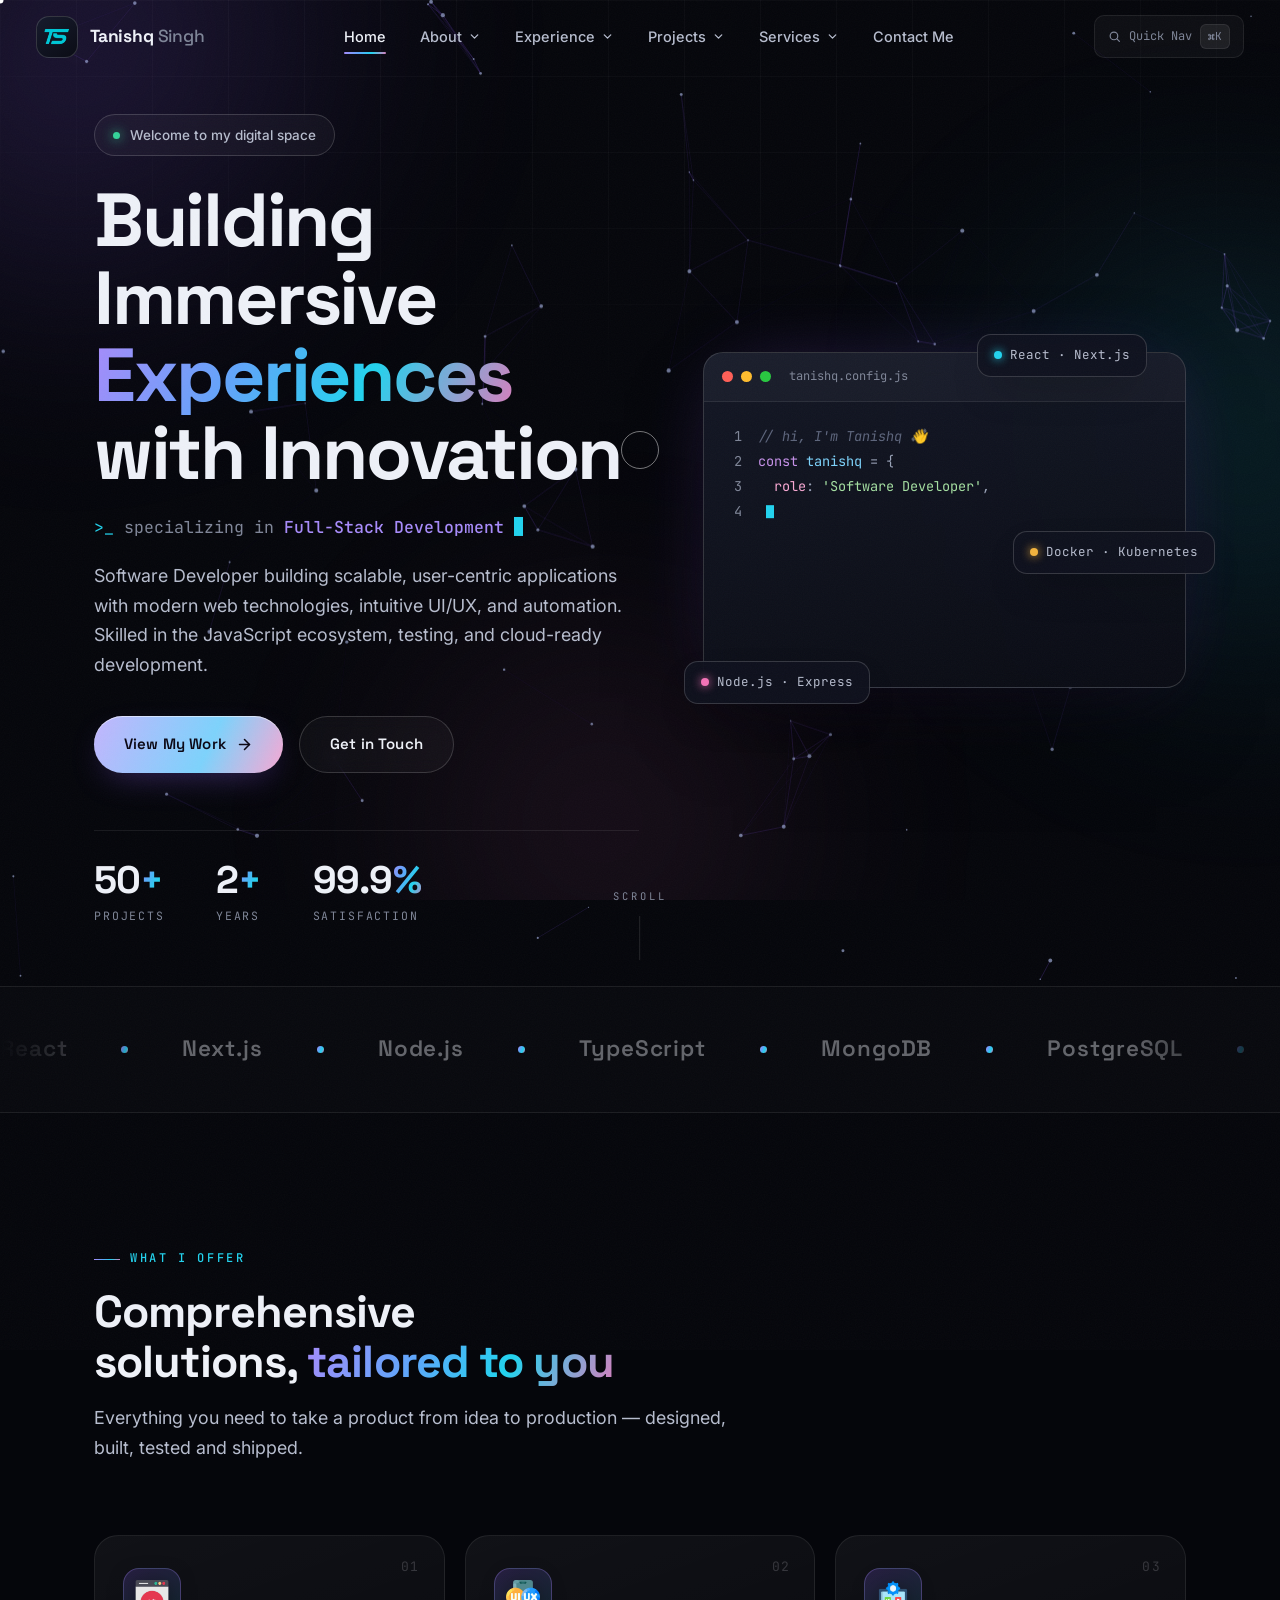
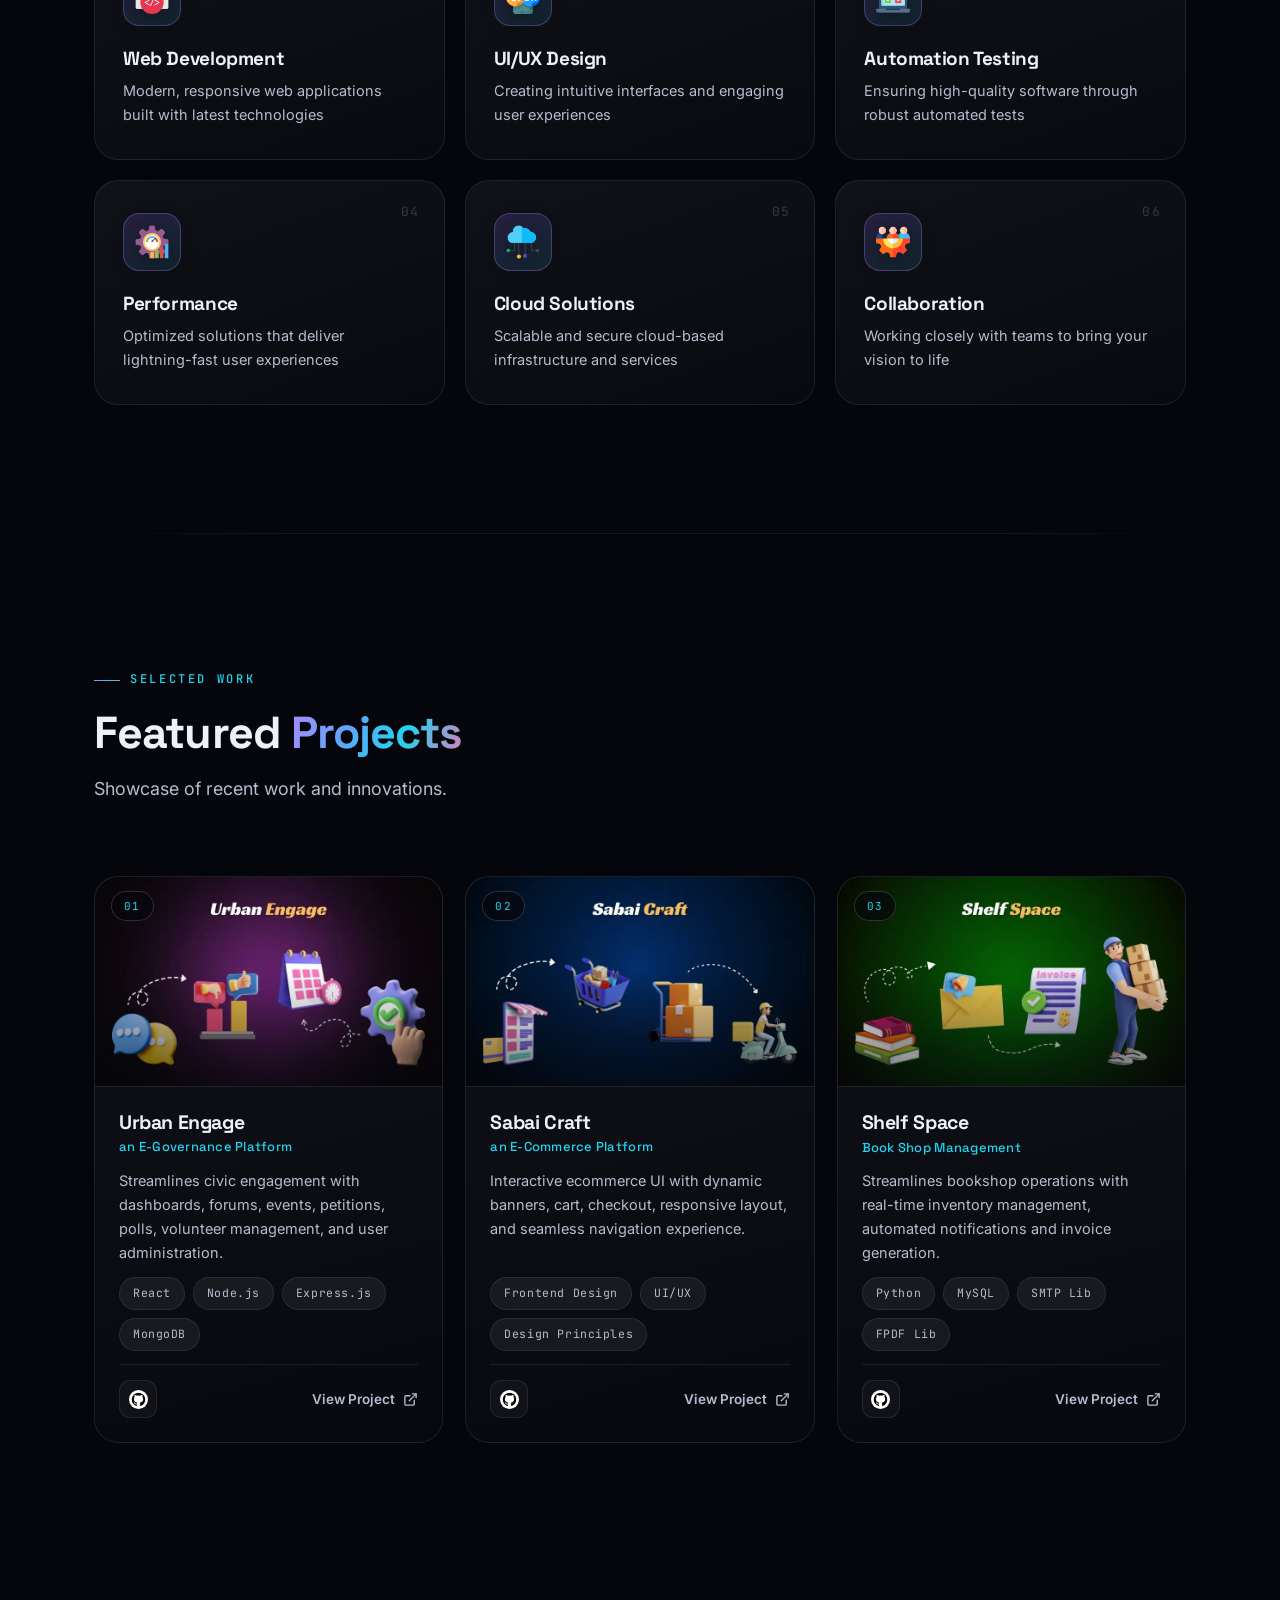
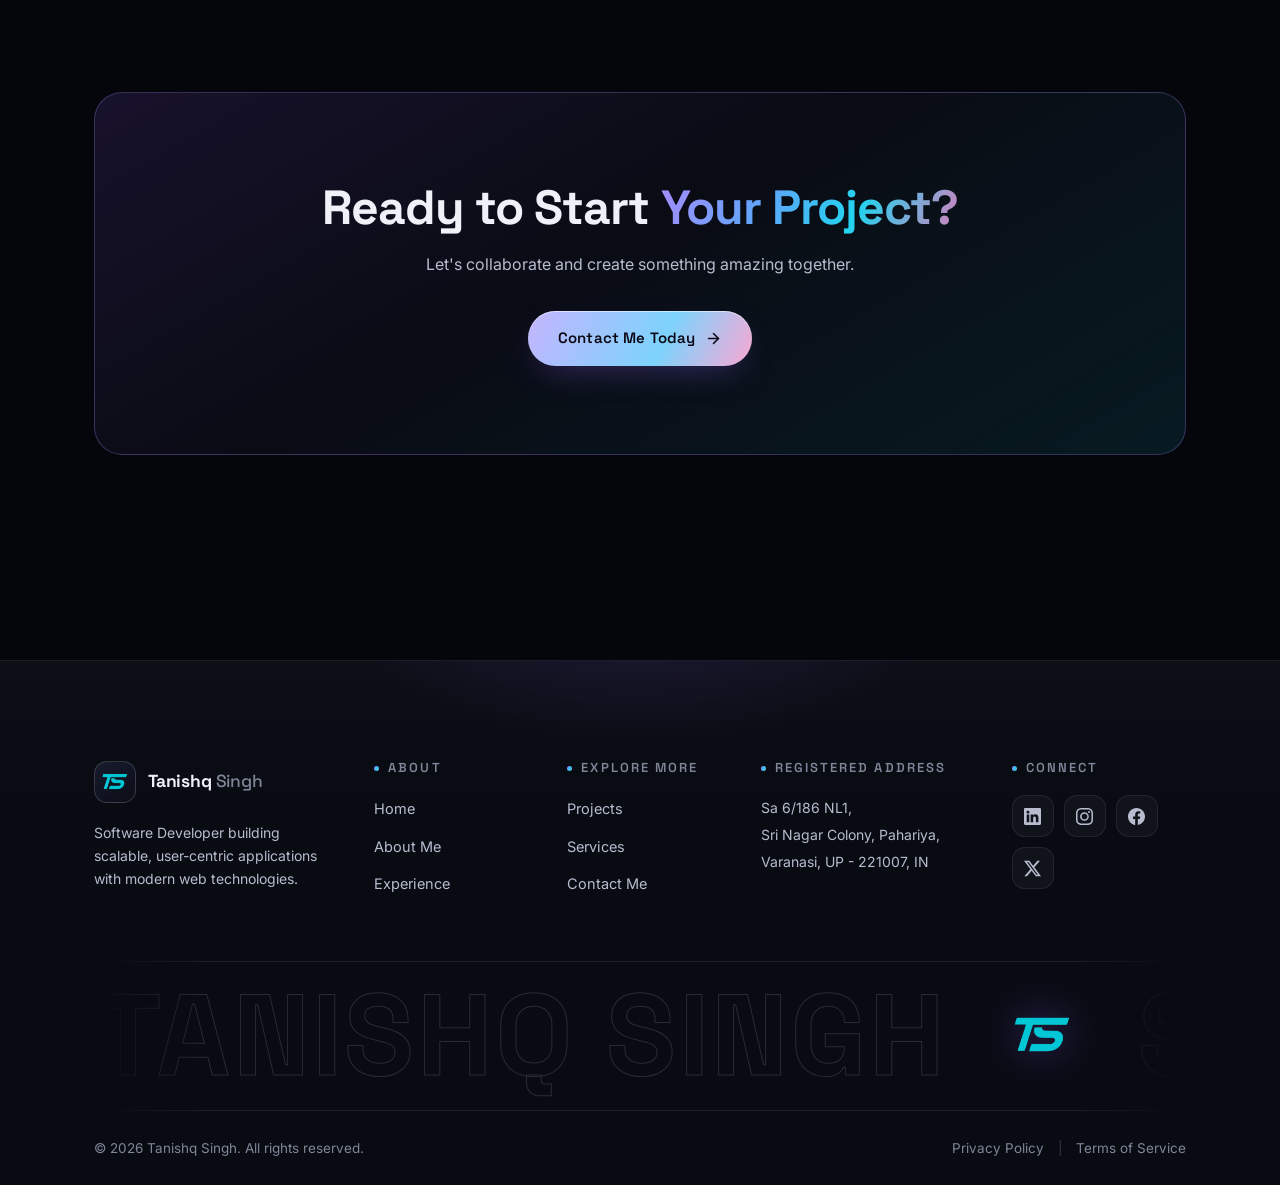
==== commit c8cf2813: "Optimise Media" ====
--- a/index.html
+++ b/index.html
@@ -13,12 +13,12 @@
   <meta property="og:title" content="Tanishq Singh — Software Developer | Software Engineer" />
   <meta property="og:description" content="Explore projects, experience, and services by Tanishq Singh — building innovative, scalable, and user-focused web solutions." />
   <meta property="og:url" content="https://tanishqsingh.in/" />
-  <meta property="og:image" content="https://tanishqsingh.in/assets/images/logo.png" />
+  <meta property="og:image" content="https://tanishqsingh.in/assets/images/logo.webp" />
   <meta property="og:site_name" content="Tanishq Singh" />
   <meta name="twitter:card" content="summary_large_image" />
   <meta name="twitter:title" content="Tanishq Singh — Software Developer | Software Engineer" />
   <meta name="twitter:description" content="Explore projects, experience, and services by Tanishq Singh — Software Developer." />
-  <meta name="twitter:image" content="https://tanishqsingh.in/assets/images/logo.png" />
+  <meta name="twitter:image" content="https://tanishqsingh.in/assets/images/logo.webp" />
   <script type="application/ld+json">
   {
     "@context": "https://schema.org",
@@ -26,7 +26,7 @@
     "name": "Tanishq Singh",
     "url": "https://tanishqsingh.in/",
     "jobTitle": "Software Developer",
-    "image": "https://tanishqsingh.in/assets/images/logo.png",
+    "image": "https://tanishqsingh.in/assets/images/logo.webp",
     "sameAs": [
       "https://linkedin.tanishqsingh.in",
       "https://instagram.tanishqsingh.in",
@@ -38,7 +38,7 @@
   }
   </script>
   <link rel="manifest" href="/manifest.json" />
-  <link rel="icon" href="assets/images/logo.png" />
+  <link rel="icon" href="assets/images/logo.webp" />
   <link rel="preconnect" href="https://fonts.googleapis.com" />
   <link rel="preconnect" href="https://fonts.gstatic.com" crossorigin />
   <link href="https://fonts.googleapis.com/css2?family=Inter:wght@400;500;600&family=JetBrains+Mono:wght@400;500&family=Space+Grotesk:wght@500;600;700&display=swap" rel="stylesheet" />
@@ -50,7 +50,7 @@
   <a class="skip-link" href="#home">Skip to content</a>
 
   <div class="preloader" aria-hidden="true">
-    <div class="pre-mark"><img src="assets/images/logo.png" alt="" /></div>
+    <div class="pre-mark"><img src="assets/images/logo.webp" alt="" /></div>
     <div class="pre-name" aria-hidden="true">
       <span style="animation-delay:.05s">T</span><span style="animation-delay:.1s">A</span><span style="animation-delay:.15s">N</span><span style="animation-delay:.2s">I</span><span style="animation-delay:.25s">S</span><span style="animation-delay:.3s">H</span><span style="animation-delay:.35s">Q</span>
     </div>
@@ -73,7 +73,7 @@
   <header class="site-header">
     <div class="nav-shell">
       <a href="index.html" class="brand" aria-label="Tanishq Singh — Home">
-        <span class="brand-mark"><img src="assets/images/logo.png" alt="Tanishq Singh logo" /></span>
+        <span class="brand-mark"><img src="assets/images/logo.webp" alt="Tanishq Singh logo" /></span>
         <span class="brand-name">Tanishq&nbsp;<em>Singh</em></span>
       </a>
 
@@ -313,42 +313,42 @@
         <div class="features-grid">
           <div class="feature-card" data-reveal data-spot style="--rd:0ms">
             <span class="feature-num">01</span>
-            <div class="feature-icon"><img src="assets/images/webdev.png" alt="" width="34" height="34" loading="lazy" /></div>
+            <div class="feature-icon"><img src="assets/images/webdev.webp" alt="" width="34" height="34" loading="lazy" /></div>
             <h3>Web Development</h3>
             <p>Modern, responsive web applications built with latest technologies</p>
           </div>
 
           <div class="feature-card" data-reveal data-spot style="--rd:80ms">
             <span class="feature-num">02</span>
-            <div class="feature-icon"><img src="assets/images/uiux.png" alt="" width="34" height="34" loading="lazy" /></div>
+            <div class="feature-icon"><img src="assets/images/uiux.webp" alt="" width="34" height="34" loading="lazy" /></div>
             <h3>UI/UX Design</h3>
             <p>Creating intuitive interfaces and engaging user experiences</p>
           </div>
 
           <div class="feature-card" data-reveal data-spot style="--rd:160ms">
             <span class="feature-num">03</span>
-            <div class="feature-icon"><img src="assets/images/testing.png" alt="" width="34" height="34" loading="lazy" /></div>
+            <div class="feature-icon"><img src="assets/images/testing.webp" alt="" width="34" height="34" loading="lazy" /></div>
             <h3>Automation Testing</h3>
             <p>Ensuring high-quality software through robust automated tests</p>
           </div>
 
           <div class="feature-card" data-reveal data-spot style="--rd:0ms">
             <span class="feature-num">04</span>
-            <div class="feature-icon"><img src="assets/images/perform.png" alt="" width="34" height="34" loading="lazy" /></div>
+            <div class="feature-icon"><img src="assets/images/perform.webp" alt="" width="34" height="34" loading="lazy" /></div>
             <h3>Performance</h3>
             <p>Optimized solutions that deliver lightning-fast user experiences</p>
           </div>
 
           <div class="feature-card" data-reveal data-spot style="--rd:80ms">
             <span class="feature-num">05</span>
-            <div class="feature-icon"><img src="assets/images/cloud.png" alt="" width="34" height="34" loading="lazy" /></div>
+            <div class="feature-icon"><img src="assets/images/cloud.webp" alt="" width="34" height="34" loading="lazy" /></div>
             <h3>Cloud Solutions</h3>
             <p>Scalable and secure cloud-based infrastructure and services</p>
           </div>
 
           <div class="feature-card" data-reveal data-spot style="--rd:160ms">
             <span class="feature-num">06</span>
-            <div class="feature-icon"><img src="assets/images/collab.png" alt="" width="34" height="34" loading="lazy" /></div>
+            <div class="feature-icon"><img src="assets/images/collab.webp" alt="" width="34" height="34" loading="lazy" /></div>
             <h3>Collaboration</h3>
             <p>Working closely with teams to bring your vision to life</p>
           </div>
@@ -370,7 +370,7 @@
           <article class="project-card" data-reveal data-spot style="--rd:0ms">
             <div class="project-media" data-cursor="View">
               <span class="project-idx">01</span>
-              <img src="assets/images/urban.png" alt="UrbanEngage — E-Governance Platform" width="826" height="500" loading="lazy" />
+              <img src="assets/images/urban.webp" alt="UrbanEngage — E-Governance Platform" width="826" height="500" loading="lazy" />
             </div>
             <div class="project-body">
               <h3>Urban Engage <span>an E-Governance Platform</span></h3>
@@ -380,7 +380,7 @@
               </div>
               <div class="project-links">
                 <a href="https://github.com/singhtanishq/UrbanEngage" target="_blank" rel="noopener noreferrer" class="icon-btn" aria-label="UrbanEngage on GitHub">
-                  <img src="assets/images/github.png" alt="" width="19" height="19" />
+                  <img src="assets/images/github.webp" alt="" width="19" height="19" />
                 </a>
                 <a href="https://github.com/singhtanishq/UrbanEngage" target="_blank" rel="noopener noreferrer" class="project-view">
                   View Project
@@ -393,7 +393,7 @@
           <article class="project-card" data-reveal data-spot style="--rd:90ms">
             <div class="project-media" data-cursor="View">
               <span class="project-idx">02</span>
-              <img src="assets/images/sabai.png" alt="SabaiCraft — E-Commerce Platform" width="826" height="500" loading="lazy" />
+              <img src="assets/images/sabai.webp" alt="SabaiCraft — E-Commerce Platform" width="826" height="500" loading="lazy" />
             </div>
             <div class="project-body">
               <h3>Sabai Craft <span>an E-Commerce Platform</span></h3>
@@ -403,7 +403,7 @@
               </div>
               <div class="project-links">
                 <a href="https://github.com/singhtanishq/SabaiCraft" target="_blank" rel="noopener noreferrer" class="icon-btn" aria-label="SabaiCraft on GitHub">
-                  <img src="assets/images/github.png" alt="" width="19" height="19" />
+                  <img src="assets/images/github.webp" alt="" width="19" height="19" />
                 </a>
                 <a href="https://github.com/singhtanishq/SabaiCraft" target="_blank" rel="noopener noreferrer" class="project-view">
                   View Project
@@ -416,7 +416,7 @@
           <article class="project-card" data-reveal data-spot style="--rd:180ms">
             <div class="project-media" data-cursor="View">
               <span class="project-idx">03</span>
-              <img src="assets/images/shelf.png" alt="ShelfSpace — Book Shop Management" width="826" height="500" loading="lazy" />
+              <img src="assets/images/shelf.webp" alt="ShelfSpace — Book Shop Management" width="826" height="500" loading="lazy" />
             </div>
             <div class="project-body">
               <h3>Shelf Space <span>Book Shop Management</span></h3>
@@ -426,7 +426,7 @@
               </div>
               <div class="project-links">
                 <a href="https://github.com/singhtanishq/ShelfSpace" target="_blank" rel="noopener noreferrer" class="icon-btn" aria-label="ShelfSpace on GitHub">
-                  <img src="assets/images/github.png" alt="" width="19" height="19" />
+                  <img src="assets/images/github.webp" alt="" width="19" height="19" />
                 </a>
                 <a href="https://github.com/singhtanishq/ShelfSpace" target="_blank" rel="noopener noreferrer" class="project-view">
                   View Project
@@ -465,7 +465,7 @@
       <div class="footer-top">
         <div class="footer-brand">
           <a href="index.html" class="brand">
-            <span class="brand-mark"><img src="assets/images/logo.png" alt="Tanishq Singh logo" /></span>
+            <span class="brand-mark"><img src="assets/images/logo.webp" alt="Tanishq Singh logo" /></span>
             <span class="brand-name">Tanishq&nbsp;<em>Singh</em></span>
           </a>
           <p>Software Developer building scalable, user-centric applications with modern web technologies.</p>
@@ -518,8 +518,8 @@
       </div>
 
       <div class="footer-giant" aria-hidden="true">
-        <div class="g-track"><span>TANISHQ SINGH</span><img class="g-logo" src="assets/images/logo.png" alt="" loading="lazy" /><span>SOFTWARE DEVELOPER</span><img class="g-logo" src="assets/images/logo.png" alt="" loading="lazy" /><span>TANISHQ SINGH</span><img class="g-logo" src="assets/images/logo.png" alt="" loading="lazy" /><span>SOFTWARE DEVELOPER</span><img class="g-logo" src="assets/images/logo.png" alt="" loading="lazy" /></div>
-        <div class="g-track"><span>TANISHQ SINGH</span><img class="g-logo" src="assets/images/logo.png" alt="" loading="lazy" /><span>SOFTWARE DEVELOPER</span><img class="g-logo" src="assets/images/logo.png" alt="" loading="lazy" /><span>TANISHQ SINGH</span><img class="g-logo" src="assets/images/logo.png" alt="" loading="lazy" /><span>SOFTWARE DEVELOPER</span><img class="g-logo" src="assets/images/logo.png" alt="" loading="lazy" /></div>
+        <div class="g-track"><span>TANISHQ SINGH</span><img class="g-logo" src="assets/images/logo.webp" alt="" loading="lazy" /><span>SOFTWARE DEVELOPER</span><img class="g-logo" src="assets/images/logo.webp" alt="" loading="lazy" /><span>TANISHQ SINGH</span><img class="g-logo" src="assets/images/logo.webp" alt="" loading="lazy" /><span>SOFTWARE DEVELOPER</span><img class="g-logo" src="assets/images/logo.webp" alt="" loading="lazy" /></div>
+        <div class="g-track"><span>TANISHQ SINGH</span><img class="g-logo" src="assets/images/logo.webp" alt="" loading="lazy" /><span>SOFTWARE DEVELOPER</span><img class="g-logo" src="assets/images/logo.webp" alt="" loading="lazy" /><span>TANISHQ SINGH</span><img class="g-logo" src="assets/images/logo.webp" alt="" loading="lazy" /><span>SOFTWARE DEVELOPER</span><img class="g-logo" src="assets/images/logo.webp" alt="" loading="lazy" /></div>
       </div>
 
       <div class="footer-bottom">
--- a/styles.css
+++ b/styles.css
@@ -1,18 +1,48 @@
-/* Root Variables */
 :root {
-  --primary: #66ccff;
-  --accent: #00ffff;
-  --background: #0a0e27;
-  --card: #1a1f3a;
-  --foreground: #f8f9fa;
-  --foreground-muted: #b0b8c1;
-  --border: #2a3f5f;
-  --radius: 1rem;
-  --transition: all 300ms ease;
-}
-
-/* Reset & Base Styles */
-* {
+  --bg-0: #05060b;
+  --bg-1: #090b13;
+  --bg-2: #0e111b;
+  --ink: #eef1f8;
+  --ink-2: #b7bdce;
+  --ink-3: #7f8698;
+  --line: rgba(255, 255, 255, 0.08);
+  --line-2: rgba(255, 255, 255, 0.16);
+  --violet: #8b5cf6;
+  --violet-2: #a78bfa;
+  --cyan: #22d3ee;
+  --pink: #f472b6;
+  --amber: #f2b33d;
+  --green: #34d399;
+  --grad: linear-gradient(115deg, #a78bfa 0%, #60a5fa 35%, #22d3ee 65%, #f472b6 105%);
+  --grad-soft: linear-gradient(115deg, rgba(167, 139, 250, 0.16), rgba(34, 211, 238, 0.13), rgba(244, 114, 182, 0.13));
+  --glow-violet: rgba(139, 92, 246, 0.4);
+  --glow-cyan: rgba(34, 211, 238, 0.3);
+
+  --glass: rgba(255, 255, 255, 0.035);
+  --glass-2: rgba(255, 255, 255, 0.06);
+  --card-shadow: 0 24px 60px -28px rgba(0, 0, 0, 0.65);
+
+  --font-display: "Space Grotesk", "Inter", system-ui, -apple-system, sans-serif;
+  --font-body: "Inter", system-ui, -apple-system, "Segoe UI", sans-serif;
+  --font-mono: "JetBrains Mono", ui-monospace, "SF Mono", Menlo, monospace;
+
+  --r-lg: 24px;
+  --r-md: 18px;
+  --r-sm: 12px;
+  --r-pill: 999px;
+  --container: 1180px;
+  --gutter: clamp(20px, 4.5vw, 44px);
+  --section: clamp(84px, 10vw, 140px);
+  --header-h: 74px;
+
+  --ease-out: cubic-bezier(0.22, 1, 0.36, 1);
+  --ease-spring: cubic-bezier(0.34, 1.56, 0.64, 1);
+  --dur: 0.55s;
+}
+
+*,
+*::before,
+*::after {
   margin: 0;
   padding: 0;
   box-sizing: border-box;
@@ -20,2248 +50,3227 @@
 
 html {
   scroll-behavior: smooth;
+  -webkit-text-size-adjust: 100%;
+  scroll-padding-top: calc(var(--header-h) + 20px);
+  overflow-x: clip;
 }
 
 body {
-  font-family: -apple-system, BlinkMacSystemFont, "Segoe UI", Roboto, "Helvetica Neue", Arial, sans-serif;
-  background-color: var(--background);
-  color: var(--foreground);
-  line-height: 1.6;
+  font-family: var(--font-body);
+  font-size: 16px;
+  line-height: 1.65;
+  color: var(--ink);
+  background: var(--bg-0);
   overflow-x: hidden;
-}
-
-/* Scrollbar Styling */
+  -webkit-font-smoothing: antialiased;
+  text-rendering: optimizeLegibility;
+}
+
+body.no-scroll {
+  overflow: hidden;
+}
+
+img {
+  max-width: 100%;
+  display: block;
+}
+
+a {
+  color: inherit;
+  text-decoration: none;
+}
+
+ul,
+ol {
+  list-style: none;
+}
+
+button {
+  font: inherit;
+  color: inherit;
+  background: none;
+  border: 0;
+  cursor: pointer;
+}
+
+input,
+textarea {
+  font: inherit;
+  color: inherit;
+}
+
+h1,
+h2,
+h3,
+h4 {
+  font-family: var(--font-display);
+  font-weight: 700;
+  line-height: 1.12;
+  letter-spacing: -0.02em;
+  text-wrap: balance;
+}
+
+::selection {
+  background: rgba(139, 92, 246, 0.45);
+  color: #fff;
+}
+
 ::-webkit-scrollbar {
   width: 10px;
 }
-
 ::-webkit-scrollbar-track {
-  background: var(--background);
-}
-
+  background: var(--bg-0);
+}
 ::-webkit-scrollbar-thumb {
-  background: var(--primary);
-  border-radius: 5px;
-}
-
+  background: linear-gradient(180deg, #2a2f45, #1a1e30);
+  border-radius: 8px;
+  border: 2px solid var(--bg-0);
+}
 ::-webkit-scrollbar-thumb:hover {
-  background: var(--accent);
-}
-
-/* Container */
-.container {
-  max-width: 1280px;
-  margin: 0 auto;
-  padding: 0 1rem;
-}
-
-/* ============================================
-   HEADER & NAVIGATION
-   ============================================ */
-
-.header {
-  position: sticky;
-  top: 0;
-  z-index: 50;
-  width: 100%;
-  transition: var(--transition);
-}
-
-.header.scrolled {
-  background-color: rgba(255, 255, 255, 0.05);
-  backdrop-filter: blur(20px);
-  border: 1px solid rgba(255, 255, 255, 0.1);
-  border-radius: 1rem;
-  box-shadow: 0 20px 25px -5px rgba(0, 0, 0, 0.1);
-}
-
-.navbar {
-  padding: 1rem 0;
-}
-
-.nav-container {
-  max-width: 1280px;
-  margin: 0 auto;
-  padding: 0 1rem;
-  display: flex;
-  justify-content: space-between;
-  align-items: center;
-  height: 80px;
-}
-
-.logo {
-  display: flex;
-  align-items: center;
-  gap: 0.75rem;
-  font-weight: 700;
-  font-size: 1.25rem;
-  text-decoration: none;
-  color: var(--foreground);
-  transition: var(--transition);
-}
-
-.logo:hover {
-  transform: scale(1.05);
-}
-
-.logo-icon {
-  width: 40px;
-  height: 40px;
-  background: linear-gradient(135deg, var(--primary), var(--accent));
-  border-radius: 0.5rem;
-  display: flex;
+  background: #3a4160;
+}
+
+:focus-visible {
+  outline: 2px solid var(--cyan);
+  outline-offset: 3px;
+  border-radius: 6px;
+}
+
+.skip-link {
+  position: fixed;
+  top: -60px;
+  left: 16px;
+  z-index: 12000;
+  padding: 10px 18px;
+  background: var(--violet);
+  color: #fff;
+  border-radius: var(--r-sm);
+  font-weight: 600;
+  transition: top 0.25s var(--ease-out);
+}
+.skip-link:focus {
+  top: 12px;
+}
+
+.aurora {
+  position: fixed;
+  inset: 0;
+  z-index: -3;
+  overflow: hidden;
+  pointer-events: none;
+}
+.aurora-blob {
+  position: absolute;
+  width: 46vw;
+  height: 46vw;
+  min-width: 480px;
+  min-height: 480px;
+  border-radius: 50%;
+  filter: blur(110px);
+  opacity: 0.5;
+  will-change: transform;
+}
+.aurora-blob.b1 {
+  top: -18%;
+  left: -10%;
+  background: radial-gradient(circle at 30% 30%, rgba(139, 92, 246, 0.5), transparent 65%);
+  animation: drift-1 28s ease-in-out infinite alternate;
+}
+.aurora-blob.b2 {
+  top: 22%;
+  right: -16%;
+  background: radial-gradient(circle at 60% 40%, rgba(34, 211, 238, 0.34), transparent 65%);
+  animation: drift-2 34s ease-in-out infinite alternate;
+}
+.aurora-blob.b3 {
+  bottom: -24%;
+  left: 24%;
+  background: radial-gradient(circle at 50% 50%, rgba(244, 114, 182, 0.26), transparent 65%);
+  animation: drift-3 40s ease-in-out infinite alternate;
+}
+@keyframes drift-1 {
+  to {
+    transform: translate(9vw, 12vh) scale(1.15);
+  }
+}
+@keyframes drift-2 {
+  to {
+    transform: translate(-11vw, -8vh) scale(0.9);
+  }
+}
+@keyframes drift-3 {
+  to {
+    transform: translate(-7vw, -12vh) scale(1.2);
+  }
+}
+
+.grid-overlay {
+  position: fixed;
+  inset: 0;
+  z-index: -2;
+  pointer-events: none;
+  background-image: linear-gradient(rgba(255, 255, 255, 0.028) 1px, transparent 1px),
+    linear-gradient(90deg, rgba(255, 255, 255, 0.028) 1px, transparent 1px);
+  background-size: 76px 76px;
+  -webkit-mask-image: radial-gradient(ellipse 90% 60% at 50% 0%, #000 35%, transparent 78%);
+  mask-image: radial-gradient(ellipse 90% 60% at 50% 0%, #000 35%, transparent 78%);
+}
+
+body::after {
+  content: "";
+  position: fixed;
+  inset: -50%;
+  z-index: 3000;
+  pointer-events: none;
+  opacity: 0.032;
+  background-image: url("data:image/svg+xml,%3Csvg xmlns='http://www.w3.org/2000/svg' width='240' height='240'%3E%3Cfilter id='n'%3E%3CfeTurbulence type='fractalNoise' baseFrequency='0.85' numOctaves='2' stitchTiles='stitch'/%3E%3C/filter%3E%3Crect width='100%25' height='100%25' filter='url(%23n)'/%3E%3C/svg%3E");
+}
+
+.preloader {
+  position: fixed;
+  inset: 0;
+  z-index: 11000;
+  display: flex;
+  flex-direction: column;
   align-items: center;
   justify-content: center;
-  color: white;
-  font-weight: 700;
-  font-size: 0.875rem;
-  box-shadow: 0 10px 15px -3px rgba(102, 204, 255, 0.5);
-  transition: var(--transition);
-}
-
-.logo:hover .logo-icon {
-  box-shadow: 0 20px 25px -5px rgba(102, 204, 255, 0.7);
-  transform: scale(1.1);
-}
-
-.logo-text {
-  display: none;
-}
-
-@media (min-width: 640px) {
-  .logo-text {
-    display: inline;
-  }
-}
-
-/* Desktop Navigation */
-.desktop-nav {
-  display: none;
-  gap: 0.5rem;
-  align-items: center;
-}
-
-@media (min-width: 768px) {
-  .desktop-nav {
-    display: flex;
-  }
-}
-
-.nav-link {
-  padding: 0.5rem 1rem;
-  border-radius: 0.5rem;
-  font-size: 0.875rem;
-  text-decoration: none;
-  color: var(--foreground);
-  transition: var(--transition);
-  display: flex;
-  align-items: center;
-  gap: 0.25rem;
-  cursor: pointer;
-  border: none;
-  background: none;
-}
-
-.nav-link:hover {
-  background-color: rgba(255, 255, 255, 0.05);
-}
-
-.nav-link.active {
-  color: var(--primary);
-  font-weight: 600;
-  background-color: rgba(255, 255, 255, 0.1);
-}
-
-.nav-item {
-  position: relative;
-}
-
-.dropdown-menu {
+  gap: 22px;
+  background: var(--bg-0);
+  transition: opacity 0.7s var(--ease-out), visibility 0.7s;
+}
+.preloader::before {
+  content: "";
   position: absolute;
-  left: 0;
-  top: 100%;
-  width: 224px;
-  background-color: rgba(0, 0, 0, 0.800);
-  backdrop-filter: blur(65px);
-  -webkit-backdrop-filter: blur(65px);
-  border: 1px solid rgba(255, 255, 255, 0.10);
-  border-radius: 1rem;
+  inset: 0;
+  background: radial-gradient(ellipse 60% 45% at 50% 42%, rgba(139, 92, 246, 0.14), transparent 70%);
+}
+.pre-mark {
+  width: 74px;
+  height: 74px;
+  border-radius: 22px;
+  display: grid;
+  place-items: center;
+  overflow: hidden;
+  background: linear-gradient(145deg, #161a2b, #0c0e18);
+  border: 1px solid var(--line-2);
+  box-shadow: 0 0 60px -12px var(--glow-violet);
+  animation: pre-pulse 1.6s ease-in-out infinite;
+}
+.pre-mark img {
+  width: 54px;
+  height: 54px;
+  object-fit: contain;
+}
+@keyframes pre-pulse {
+  0%,
+  100% {
+    transform: scale(1);
+    box-shadow: 0 0 50px -14px var(--glow-violet);
+  }
+  50% {
+    transform: scale(1.06);
+    box-shadow: 0 0 80px -8px var(--glow-violet);
+  }
+}
+.pre-name {
+  display: flex;
+  gap: 1px;
+  font-family: var(--font-mono);
+  font-size: 13px;
+  letter-spacing: 0.5em;
+  text-transform: uppercase;
+  color: var(--ink-2);
+}
+.pre-name span {
+  opacity: 0;
+  animation: pre-letter 0.5s var(--ease-out) forwards;
+}
+@keyframes pre-letter {
+  from {
+    opacity: 0;
+    transform: translateY(10px);
+  }
+  to {
+    opacity: 1;
+    transform: translateY(0);
+  }
+}
+.pre-bar {
+  width: 180px;
+  height: 2px;
+  border-radius: 2px;
+  background: rgba(255, 255, 255, 0.09);
+  overflow: hidden;
+}
+.pre-bar i {
+  display: block;
+  width: 0%;
+  height: 100%;
+  background: var(--grad);
+  transition: width 0.25s ease-out;
+}
+.pre-count {
+  font-family: var(--font-mono);
+  font-size: 12px;
+  color: var(--ink-3);
+}
+html.loaded .preloader {
   opacity: 0;
   visibility: hidden;
-  transition: var(--transition);
-  margin-top: 0.5rem;
-  padding: 0.75rem;
-  z-index: 100;
-}
-
-
-.nav-item:hover .dropdown-menu {
+  pointer-events: none;
+}
+html:not(.js) .preloader {
+  display: none;
+}
+
+.cursor-dot,
+.cursor-ring {
+  position: fixed;
+  top: 0;
+  left: 0;
+  z-index: 13000;
+  pointer-events: none;
+  border-radius: 50%;
+  transform: translate(-50%, -50%);
+  opacity: 0;
+}
+.cursor-dot {
+  width: 7px;
+  height: 7px;
+  background: #fff;
+}
+.cursor-ring {
+  width: 38px;
+  height: 38px;
+  border: 1.5px solid rgba(255, 255, 255, 0.45);
+  display: grid;
+  place-items: center;
+  transition: width 0.3s var(--ease-out), height 0.3s var(--ease-out),
+    border-color 0.3s, background 0.3s;
+}
+.cursor-ring.is-hover {
+  width: 58px;
+  height: 58px;
+  border-color: rgba(167, 139, 250, 0.9);
+  background: rgba(139, 92, 246, 0.12);
+}
+.cursor-ring.has-label {
+  width: 74px;
+  height: 74px;
+  background: rgba(10, 12, 20, 0.82);
+  border-color: transparent;
+  backdrop-filter: blur(4px);
+}
+.cursor-label {
+  font-family: var(--font-mono);
+  font-size: 11px;
+  letter-spacing: 0.12em;
+  text-transform: uppercase;
+  color: #fff;
+  opacity: 0;
+  transition: opacity 0.25s;
+}
+.cursor-ring.has-label .cursor-label {
+  opacity: 1;
+}
+@media (hover: hover) and (pointer: fine) {
+  html.js .cursor-dot,
+  html.js .cursor-ring {
+    opacity: 1;
+  }
+  html.js.has-cursor,
+  html.js.has-cursor a,
+  html.js.has-cursor button,
+  html.js.has-cursor [role="button"],
+  html.js.has-cursor input,
+  html.js.has-cursor textarea,
+  html.js.has-cursor label {
+    cursor: none;
+  }
+}
+
+.scroll-progress {
+  position: fixed;
+  top: 0;
+  left: 0;
+  z-index: 9000;
+  width: 100%;
+  height: 2.5px;
+  background: transparent;
+}
+.scroll-progress i {
+  display: block;
+  width: 100%;
+  height: 100%;
+  background: var(--grad);
+  transform: scaleX(0);
+  transform-origin: 0 50%;
+}
+
+.to-top {
+  position: fixed;
+  right: 26px;
+  bottom: 26px;
+  z-index: 8000;
+  width: 54px;
+  height: 54px;
+  border-radius: 50%;
+  display: grid;
+  place-items: center;
+  background: rgba(14, 17, 27, 0.85);
+  border: 1px solid var(--line-2);
+  backdrop-filter: blur(10px);
+  opacity: 0;
+  visibility: hidden;
+  transform: translateY(14px) scale(0.9);
+  transition: opacity 0.4s, transform 0.4s var(--ease-spring), visibility 0.4s;
+}
+.to-top.show {
   opacity: 1;
   visibility: visible;
-}
-
-.dropdown-item {
-  display: block;
-  padding: 0.5rem 1rem;
-  font-size: 0.875rem;
-  color: rgba(248, 249, 250, 0.7);
-  text-decoration: none;
-  border-radius: 0.5rem;
-  transition: var(--transition);
-}
-
-.dropdown-item:hover {
-  color: var(--foreground);
-  background-color: rgba(255, 255, 255, 0.1);
-}
-
-.chevron {
-  transition: transform 300ms;
-}
-
-.nav-item:hover .chevron {
+  transform: translateY(0) scale(1);
+}
+.to-top:hover {
+  border-color: var(--violet-2);
+  box-shadow: 0 0 26px -6px var(--glow-violet);
+}
+.to-top svg.ring {
+  position: absolute;
+  inset: -1px;
+  transform: rotate(-90deg);
+}
+.to-top svg.ring circle {
+  fill: none;
+  stroke: var(--violet-2);
+  stroke-width: 2;
+  stroke-linecap: round;
+  stroke-dasharray: 163.4;
+  stroke-dashoffset: 163.4;
+}
+.to-top .arrow {
+  width: 18px;
+  height: 18px;
+  stroke: var(--ink);
+}
+
+.container {
+  width: 100%;
+  max-width: var(--container);
+  margin-inline: auto;
+  padding-inline: var(--gutter);
+}
+
+.section {
+  position: relative;
+  padding-block: var(--section);
+}
+
+.section-head {
+  max-width: 720px;
+  margin-bottom: clamp(44px, 6vw, 72px);
+}
+.section-head.center {
+  margin-inline: auto;
+  text-align: center;
+}
+
+.eyebrow {
+  display: inline-flex;
+  align-items: center;
+  gap: 10px;
+  margin-bottom: 18px;
+  font-family: var(--font-mono);
+  font-size: 12px;
+  font-weight: 500;
+  letter-spacing: 0.22em;
+  text-transform: uppercase;
+  color: var(--cyan);
+}
+.eyebrow::before {
+  content: "";
+  width: 26px;
+  height: 1px;
+  background: var(--grad);
+}
+.eyebrow.center::after {
+  content: "";
+  width: 26px;
+  height: 1px;
+  background: var(--grad);
+}
+.eyebrow .dot {
+  width: 6px;
+  height: 6px;
+  border-radius: 50%;
+  background: var(--green);
+  box-shadow: 0 0 10px var(--green);
+  animation: blink-dot 2.2s infinite;
+}
+@keyframes blink-dot {
+  0%,
+  100% {
+    opacity: 1;
+  }
+  50% {
+    opacity: 0.25;
+  }
+}
+
+.section-title {
+  font-size: clamp(1.9rem, 3.6vw, 2.8rem);
+}
+.section-sub {
+  margin-top: 16px;
+  font-size: clamp(1rem, 1.4vw, 1.13rem);
+  color: var(--ink-2);
+  max-width: 640px;
+}
+.section-head.center .section-sub {
+  margin-inline: auto;
+}
+
+.grad-text {
+  background: var(--grad);
+  -webkit-background-clip: text;
+  background-clip: text;
+  -webkit-text-fill-color: transparent;
+  color: transparent;
+}
+
+.btn {
+  position: relative;
+  display: inline-flex;
+  align-items: center;
+  justify-content: center;
+  gap: 10px;
+  padding: 15px 30px;
+  border-radius: var(--r-pill);
+  font-family: var(--font-display);
+  font-weight: 600;
+  font-size: 15px;
+  letter-spacing: 0.01em;
+  white-space: nowrap;
+  overflow: hidden;
+  transition: transform 0.35s var(--ease-spring), box-shadow 0.35s, background 0.35s,
+    border-color 0.35s, color 0.35s;
+  will-change: transform;
+}
+.btn svg {
+  width: 17px;
+  height: 17px;
+  transition: transform 0.35s var(--ease-out);
+}
+.btn:hover svg.arrow {
+  transform: translateX(4px);
+}
+.btn-primary {
+  color: #0a0714;
+  background: linear-gradient(115deg, #c4b5fd, #7dd3fc 60%, #f9a8d4);
+  box-shadow: 0 12px 34px -12px var(--glow-violet), inset 0 1px 0 rgba(255, 255, 255, 0.55);
+}
+.btn-primary:hover {
+  transform: translateY(-3px);
+  box-shadow: 0 20px 44px -12px var(--glow-violet), 0 0 0 1px rgba(255, 255, 255, 0.18) inset;
+}
+.btn-primary::after {
+  content: "";
+  position: absolute;
+  top: 0;
+  left: -80%;
+  width: 50%;
+  height: 100%;
+  background: linear-gradient(105deg, transparent, rgba(255, 255, 255, 0.65), transparent);
+  transform: skewX(-20deg);
+  transition: left 0.6s var(--ease-out);
+}
+.btn-primary:hover::after {
+  left: 130%;
+}
+.btn-ghost {
+  color: var(--ink);
+  background: var(--glass);
+  border: 1px solid var(--line-2);
+  backdrop-filter: blur(8px);
+}
+.btn-ghost:hover {
+  transform: translateY(-3px);
+  border-color: rgba(167, 139, 250, 0.65);
+  background: rgba(139, 92, 246, 0.1);
+  box-shadow: 0 14px 34px -16px var(--glow-violet);
+}
+.btn-sm {
+  padding: 10px 20px;
+  font-size: 13.5px;
+}
+
+.tag,
+.chip {
+  display: inline-flex;
+  align-items: center;
+  gap: 6px;
+  padding: 6px 13px;
+  border-radius: var(--r-pill);
+  font-family: var(--font-mono);
+  font-size: 11.5px;
+  letter-spacing: 0.05em;
+  color: var(--ink-2);
+  background: var(--glass-2);
+  border: 1px solid var(--line);
+  transition: color 0.3s, border-color 0.3s, background 0.3s, transform 0.3s;
+}
+
+.glass {
+  position: relative;
+  background: linear-gradient(160deg, rgba(255, 255, 255, 0.05), rgba(255, 255, 255, 0.02));
+  border: 1px solid var(--line);
+  border-radius: var(--r-lg);
+  box-shadow: var(--card-shadow);
+  overflow: hidden;
+}
+.glass::before {
+  content: "";
+  position: absolute;
+  inset: 0 0 auto 0;
+  height: 1px;
+  background: linear-gradient(90deg, transparent, rgba(255, 255, 255, 0.28), transparent);
+  opacity: 0.7;
+}
+
+.spot {
+  --mx: 50%;
+  --my: 50%;
+}
+.spot::after {
+  content: "";
+  position: absolute;
+  inset: 0;
+  border-radius: inherit;
+  pointer-events: none;
+  opacity: 0;
+  transition: opacity 0.45s;
+  background: radial-gradient(420px circle at var(--mx) var(--my), rgba(139, 92, 246, 0.13), transparent 62%);
+}
+.spot:hover::after {
+  opacity: 1;
+}
+
+.tilt {
+  transform-style: preserve-3d;
+  will-change: transform;
+  transition: transform 0.5s var(--ease-out), box-shadow 0.5s, border-color 0.5s;
+}
+.tilt .tilt-lift {
+  transform: translateZ(34px);
+}
+
+@property --angle {
+  syntax: "<angle>";
+  initial-value: 0deg;
+  inherits: false;
+}
+.border-anim {
+  position: relative;
+}
+.border-anim::before {
+  content: "";
+  position: absolute;
+  inset: 0;
+  border-radius: inherit;
+  padding: 1px;
+  background: conic-gradient(
+    from var(--angle),
+    transparent 0%,
+    rgba(167, 139, 250, 0.9) 12%,
+    rgba(34, 211, 238, 0.9) 22%,
+    transparent 34%,
+    transparent 100%
+  );
+  -webkit-mask: linear-gradient(#000 0 0) content-box, linear-gradient(#000 0 0);
+  -webkit-mask-composite: xor;
+  mask: linear-gradient(#000 0 0) content-box, linear-gradient(#000 0 0);
+  mask-composite: exclude;
+  opacity: 0;
+  transition: opacity 0.4s;
+  animation: spin-border 4s linear infinite;
+  pointer-events: none;
+}
+.border-anim:hover::before {
+  opacity: 1;
+}
+@keyframes spin-border {
+  to {
+    --angle: 360deg;
+  }
+}
+
+.logo-chip {
+  flex: none;
+  display: grid;
+  place-items: center;
+  width: 62px;
+  height: 62px;
+  border-radius: 50%;
+  background: #fff;
+  box-shadow: 0 0 0 1px rgba(255, 255, 255, 0.18), 0 10px 26px -12px rgba(0, 0, 0, 0.8);
+  overflow: hidden;
+}
+.logo-chip img {
+  width: 74%;
+  height: 74%;
+  object-fit: contain;
+}
+.logo-chip.lg {
+  width: 76px;
+  height: 76px;
+}
+
+html.js [data-reveal] {
+  opacity: 0;
+  transform: translateY(30px);
+  transition: opacity 0.85s var(--ease-out), transform 0.85s var(--ease-out);
+  transition-delay: var(--rd, 0ms);
+}
+html.js [data-reveal="left"] {
+  transform: translateX(-36px);
+}
+html.js [data-reveal="right"] {
+  transform: translateX(36px);
+}
+html.js [data-reveal="zoom"] {
+  transform: scale(0.92);
+}
+html.js [data-reveal].revealed {
+  opacity: 1;
+  transform: none;
+}
+
+.site-header {
+  position: fixed;
+  top: 0;
+  left: 0;
+  right: 0;
+  z-index: 7000;
+  height: var(--header-h);
+  transition: background 0.45s, border-color 0.45s, backdrop-filter 0.45s;
+  border-bottom: 1px solid transparent;
+}
+.site-header.scrolled {
+  background: rgba(6, 7, 12, 0.72);
+  border-bottom-color: var(--line);
+  backdrop-filter: blur(18px);
+  -webkit-backdrop-filter: blur(18px);
+}
+.nav-shell {
+  max-width: 1320px;
+  height: 100%;
+  margin-inline: auto;
+  padding-inline: clamp(18px, 3vw, 36px);
+  display: flex;
+  align-items: center;
+  justify-content: space-between;
+  gap: 18px;
+}
+
+.brand {
+  display: inline-flex;
+  align-items: center;
+  gap: 12px;
+  flex: none;
+}
+.brand-mark {
+  width: 42px;
+  height: 42px;
+  border-radius: 13px;
+  display: grid;
+  place-items: center;
+  overflow: hidden;
+  background: linear-gradient(145deg, #171b2d, #0b0d16);
+  border: 1px solid var(--line-2);
+  transition: transform 0.4s var(--ease-spring), box-shadow 0.4s;
+}
+.brand-mark img {
+  width: 32px;
+  height: 32px;
+  object-fit: contain;
+}
+.brand:hover .brand-mark {
+  transform: rotate(-6deg) scale(1.06);
+  box-shadow: 0 0 24px -4px var(--glow-violet);
+}
+.brand-name {
+  font-family: var(--font-display);
+  font-weight: 700;
+  font-size: 17.5px;
+  letter-spacing: -0.01em;
+}
+.brand-name em {
+  font-style: normal;
+  color: var(--ink-3);
+  font-weight: 500;
+}
+
+.nav-desktop {
+  display: flex;
+  align-items: center;
+  gap: 4px;
+}
+.nav-link {
+  position: relative;
+  display: inline-flex;
+  align-items: center;
+  gap: 6px;
+  padding: 9px 15px;
+  border-radius: var(--r-pill);
+  font-size: 14.5px;
+  font-weight: 500;
+  color: var(--ink-2);
+  transition: color 0.3s, background 0.3s;
+}
+.nav-link:hover {
+  color: var(--ink);
+}
+.nav-link.active {
+  color: var(--ink);
+}
+.nav-link.active::after {
+  content: "";
+  position: absolute;
+  left: 15px;
+  right: 15px;
+  bottom: 3px;
+  height: 2px;
+  border-radius: 2px;
+  background: var(--grad);
+  animation: underline-in 0.4s var(--ease-out);
+}
+@keyframes underline-in {
+  from {
+    transform: scaleX(0);
+  }
+}
+.nav-link .chev {
+  width: 13px;
+  height: 13px;
+  transition: transform 0.35s var(--ease-out);
+}
+
+.nav-drop {
+  position: relative;
+}
+.drop-panel {
+  position: absolute;
+  top: calc(100% + 14px);
+  left: 50%;
+  translate: -50% 0;
+  min-width: 230px;
+  padding: 10px;
+  border-radius: var(--r-md);
+  background: rgba(13, 16, 27, 0.92);
+  border: 1px solid var(--line-2);
+  backdrop-filter: blur(20px);
+  -webkit-backdrop-filter: blur(20px);
+  box-shadow: 0 30px 60px -20px rgba(0, 0, 0, 0.75), 0 0 40px -18px var(--glow-violet);
+  opacity: 0;
+  visibility: hidden;
+  transform: translateY(10px) scale(0.97);
+  transform-origin: top center;
+  transition: opacity 0.35s var(--ease-out), transform 0.35s var(--ease-out), visibility 0.35s;
+}
+.drop-panel::before {
+  content: "";
+  position: absolute;
+  top: -7px;
+  left: 50%;
+  width: 12px;
+  height: 12px;
+  translate: -50% 0;
+  rotate: 45deg;
+  background: rgba(13, 16, 27, 0.92);
+  border-top: 1px solid var(--line-2);
+  border-left: 1px solid var(--line-2);
+  border-radius: 3px 0 0 0;
+}
+.nav-drop:hover .drop-panel,
+.nav-drop:focus-within .drop-panel,
+.nav-drop.open .drop-panel {
+  opacity: 1;
+  visibility: visible;
+  transform: translateY(0) scale(1);
+}
+.nav-drop:hover .chev,
+.nav-drop.open .chev {
   transform: rotate(180deg);
 }
-
-/* Mobile Menu */
-.mobile-menu-btn {
-  display: flex;
-  flex-direction: column;
-  gap: 0.375rem;
-  background: none;
-  border: none;
-  cursor: pointer;
-  padding: 0.5rem;
-}
-
-@media (min-width: 768px) {
-  .mobile-menu-btn {
-    display: none;
-  }
-}
-
-.mobile-menu-btn span {
-  width: 24px;
+.drop-panel a {
+  position: relative;
+  display: flex;
+  align-items: center;
+  gap: 10px;
+  padding: 11px 14px;
+  border-radius: 10px;
+  font-size: 14px;
+  color: var(--ink-2);
+  transition: color 0.25s, background 0.25s, transform 0.25s var(--ease-out);
+}
+.drop-panel a i {
+  width: 5px;
+  height: 5px;
+  border-radius: 50%;
+  background: var(--violet-2);
+  opacity: 0;
+  transition: opacity 0.25s;
+  flex: none;
+}
+.drop-panel a:hover {
+  color: var(--ink);
+  background: rgba(139, 92, 246, 0.12);
+  transform: translateX(4px);
+}
+.drop-panel a:hover i {
+  opacity: 1;
+}
+
+.nav-side {
+  display: flex;
+  align-items: center;
+  gap: 12px;
+  flex: none;
+}
+.cmdk-btn {
+  display: inline-flex;
+  align-items: center;
+  gap: 8px;
+  padding: 8px 13px;
+  border-radius: 10px;
+  border: 1px solid var(--line);
+  background: var(--glass);
+  color: var(--ink-3);
+  font-family: var(--font-mono);
+  font-size: 12px;
+  transition: border-color 0.3s, color 0.3s;
+}
+.cmdk-btn:hover {
+  color: var(--ink);
+  border-color: var(--line-2);
+}
+.cmdk-btn .kbd {
+  font-family: var(--font-mono);
+  font-size: 11px;
+  padding: 2px 7px;
+  border-radius: 6px;
+  background: rgba(255, 255, 255, 0.07);
+  border: 1px solid var(--line);
+}
+
+.burger {
+  display: none;
+  position: relative;
+  width: 44px;
+  height: 44px;
+  border-radius: 12px;
+  border: 1px solid var(--line-2);
+  background: var(--glass);
+}
+.burger span {
+  position: absolute;
+  left: 12px;
+  right: 12px;
   height: 2px;
-  background-color: var(--foreground);
-  border-radius: 1px;
-  transition: var(--transition);
-}
-
-.mobile-menu-btn.active span:nth-child(1) {
-  transform: rotate(45deg) translate(8px, 8px);
-}
-
-.mobile-menu-btn.active span:nth-child(2) {
+  border-radius: 2px;
+  background: var(--ink);
+  transition: transform 0.4s var(--ease-out), opacity 0.3s, top 0.4s var(--ease-out);
+}
+.burger span:nth-child(1) {
+  top: 15px;
+}
+.burger span:nth-child(2) {
+  top: 21px;
+}
+.burger span:nth-child(3) {
+  top: 27px;
+}
+.burger.active span:nth-child(1) {
+  top: 21px;
+  transform: rotate(45deg);
+}
+.burger.active span:nth-child(2) {
   opacity: 0;
 }
-
-.mobile-menu-btn.active span:nth-child(3) {
-  transform: rotate(-45deg) translate(7px, -7px);
-}
-
-.mobile-nav {
-  display: none;
-  padding: 1rem 0;
-  border-top: 1px solid var(--border);
-}
-
-.mobile-nav.active {
-  display: block;
-}
-
-.mobile-nav-link {
-  display: block;
-  padding: 0.75rem 1rem;
-  color: var(--foreground);
-  text-decoration: none;
-  transition: var(--transition);
-}
-
-.mobile-nav-link:hover {
-  background-color: rgba(255, 255, 255, 0.05);
-}
-
-.mobile-nav-item {
-  border-bottom: 1px solid var(--border);
-}
-
-.mobile-nav-toggle {
-  width: 100%;
-  padding: 0.75rem 1rem;
-  background: none;
-  border: none;
-  color: var(--foreground);
-  text-align: left;
-  cursor: pointer;
-  display: flex;
-  justify-content: space-between;
-  align-items: center;
-  transition: var(--transition);
-}
-
-.mobile-nav-toggle:hover {
-  background-color: rgba(255, 255, 255, 0.05);
-}
-
-.mobile-dropdown {
-  display: none;
-  background-color: rgba(255, 255, 255, 0.02);
-}
-
-.mobile-dropdown.active {
-  display: block;
-}
-
-.mobile-dropdown-item {
-  display: block;
-  padding: 0.5rem 1rem 0.5rem 2rem;
-  color: rgba(248, 249, 250, 0.7);
-  text-decoration: none;
-  font-size: 0.875rem;
-  transition: var(--transition);
-}
-
-.mobile-dropdown-item:hover {
-  color: var(--foreground);
-  background-color: rgba(255, 255, 255, 0.05);
-}
-
-/* ============================================
-   HERO SECTION
-   ============================================ */
-
-.hero-section {
-  position: relative;
-  padding: 8rem 0;
-  overflow: hidden;
-}
-
-@media (max-width: 768px) {
-  .hero-section {
-    padding: 4rem 0;
-  }
-}
-
-.animated-bg {
+.burger.active span:nth-child(3) {
+  top: 21px;
+  transform: rotate(-45deg);
+}
+
+.mobile-drawer {
   position: fixed;
   inset: 0;
-  z-index: -10;
-}
-
-.gradient-blob {
+  z-index: 6500;
+  padding-top: calc(var(--header-h) + 10px);
+  background: rgba(5, 6, 11, 0.9);
+  backdrop-filter: blur(22px);
+  -webkit-backdrop-filter: blur(22px);
+  opacity: 0;
+  visibility: hidden;
+  transition: opacity 0.45s var(--ease-out), visibility 0.45s;
+  overflow-y: auto;
+}
+.mobile-drawer.open {
+  opacity: 1;
+  visibility: visible;
+}
+.drawer-inner {
+  display: flex;
+  flex-direction: column;
+  gap: 4px;
+  padding: 18px var(--gutter) 48px;
+}
+.m-link,
+.m-toggle {
+  display: flex;
+  align-items: center;
+  justify-content: space-between;
+  width: 100%;
+  padding: 15px 6px;
+  border-bottom: 1px solid var(--line);
+  font-family: var(--font-display);
+  font-size: 21px;
+  font-weight: 600;
+  color: var(--ink);
+  text-align: left;
+}
+.m-link.active {
+  color: transparent;
+  background: var(--grad);
+  -webkit-background-clip: text;
+  background-clip: text;
+}
+.m-toggle .chev {
+  width: 18px;
+  height: 18px;
+  transition: transform 0.35s var(--ease-out);
+  color: var(--ink-3);
+}
+.m-group.open .m-toggle .chev {
+  transform: rotate(180deg);
+}
+.m-panel {
+  display: grid;
+  grid-template-rows: 0fr;
+  transition: grid-template-rows 0.45s var(--ease-out);
+}
+.m-panel > div {
+  overflow: hidden;
+}
+.m-group.open .m-panel {
+  grid-template-rows: 1fr;
+}
+.m-panel a {
+  display: flex;
+  align-items: center;
+  gap: 10px;
+  padding: 12px 8px 12px 20px;
+  font-size: 15.5px;
+  color: var(--ink-2);
+  border-bottom: 1px solid rgba(255, 255, 255, 0.04);
+}
+.m-panel a::before {
+  content: "";
+  width: 4px;
+  height: 4px;
+  border-radius: 50%;
+  background: var(--violet-2);
+}
+.drawer-cta {
+  margin-top: 26px;
+  display: grid;
+  gap: 12px;
+}
+.drawer-meta {
+  margin-top: 22px;
+  font-family: var(--font-mono);
+  font-size: 12px;
+  color: var(--ink-3);
+  letter-spacing: 0.08em;
+}
+
+.cmdk {
+  position: fixed;
+  inset: 0;
+  z-index: 9500;
+  display: grid;
+  place-items: start center;
+  padding: 14vh 20px 20px;
+  background: rgba(4, 5, 9, 0.7);
+  backdrop-filter: blur(8px);
+  -webkit-backdrop-filter: blur(8px);
+  opacity: 0;
+  visibility: hidden;
+  transition: opacity 0.3s, visibility 0.3s;
+}
+.cmdk.open {
+  opacity: 1;
+  visibility: visible;
+}
+.cmdk-panel {
+  width: min(560px, 100%);
+  border-radius: 20px;
+  background: rgba(13, 16, 26, 0.96);
+  border: 1px solid var(--line-2);
+  box-shadow: 0 40px 90px -20px rgba(0, 0, 0, 0.8), 0 0 70px -20px var(--glow-violet);
+  overflow: hidden;
+  transform: translateY(14px) scale(0.98);
+  transition: transform 0.35s var(--ease-spring);
+}
+.cmdk.open .cmdk-panel {
+  transform: translateY(0) scale(1);
+}
+.cmdk-row {
+  display: flex;
+  align-items: center;
+  gap: 12px;
+  padding: 17px 20px;
+  border-bottom: 1px solid var(--line);
+  color: var(--ink-3);
+}
+.cmdk-row svg {
+  width: 17px;
+  height: 17px;
+  flex: none;
+}
+.cmdk-input {
+  flex: 1;
+  background: none;
+  border: 0;
+  outline: 0;
+  font-size: 15.5px;
+  color: var(--ink);
+}
+.cmdk-input::placeholder {
+  color: var(--ink-3);
+}
+.cmdk-list {
+  max-height: 320px;
+  overflow-y: auto;
+  padding: 8px;
+}
+.cmdk-item {
+  display: flex;
+  align-items: center;
+  justify-content: space-between;
+  gap: 12px;
+  padding: 12px 14px;
+  border-radius: 12px;
+  font-size: 14.5px;
+  color: var(--ink-2);
+  cursor: pointer;
+}
+.cmdk-item .path {
+  font-family: var(--font-mono);
+  font-size: 11px;
+  color: var(--ink-3);
+}
+.cmdk-item.active {
+  background: rgba(139, 92, 246, 0.16);
+  color: var(--ink);
+}
+.cmdk-item.active .path {
+  color: var(--violet-2);
+}
+.cmdk-empty {
+  padding: 26px;
+  text-align: center;
+  color: var(--ink-3);
+  font-size: 14px;
+}
+.cmdk-foot {
+  display: flex;
+  gap: 16px;
+  padding: 12px 18px;
+  border-top: 1px solid var(--line);
+  font-family: var(--font-mono);
+  font-size: 11px;
+  color: var(--ink-3);
+}
+.cmdk-foot b {
+  font-weight: 500;
+  padding: 2px 6px;
+  border: 1px solid var(--line);
+  border-radius: 5px;
+  background: var(--glass);
+}
+
+.page-head {
+  position: relative;
+  padding: calc(var(--header-h) + clamp(64px, 9vw, 110px)) 0 clamp(30px, 4vw, 48px);
+}
+.page-head .crumbs {
+  display: flex;
+  align-items: center;
+  gap: 10px;
+  margin-bottom: 22px;
+  font-family: var(--font-mono);
+  font-size: 12px;
+  letter-spacing: 0.14em;
+  text-transform: uppercase;
+  color: var(--ink-3);
+}
+.page-head .crumbs a:hover {
+  color: var(--cyan);
+}
+.page-title {
+  font-size: clamp(2.5rem, 6vw, 4.3rem);
+  line-height: 1.04;
+}
+.page-title .outline {
+  color: transparent;
+  -webkit-text-stroke: 1.5px rgba(238, 241, 248, 0.55);
+}
+.page-sub {
+  margin-top: 20px;
+  max-width: 660px;
+  font-size: clamp(1.02rem, 1.5vw, 1.18rem);
+  color: var(--ink-2);
+}
+.page-head-line {
+  margin-top: clamp(30px, 4vw, 46px);
+  height: 1px;
+  background: linear-gradient(90deg, transparent, var(--line-2) 18%, var(--line-2) 82%, transparent);
+}
+
+.page-subnav {
+  position: sticky;
+  top: var(--header-h);
+  z-index: 500;
+  margin-top: 8px;
+  padding-block: 12px;
+  background: linear-gradient(180deg, rgba(5, 6, 11, 0.94) 70%, transparent);
+  backdrop-filter: blur(10px);
+  -webkit-backdrop-filter: blur(10px);
+}
+.subnav-track {
+  display: flex;
+  gap: 8px;
+  overflow-x: auto;
+  scrollbar-width: none;
+  padding-bottom: 4px;
+}
+.subnav-track::-webkit-scrollbar {
+  display: none;
+}
+.subnav-chip {
+  flex: none;
+  padding: 9px 17px;
+  border-radius: var(--r-pill);
+  border: 1px solid var(--line);
+  background: var(--glass);
+  font-size: 13px;
+  font-weight: 500;
+  color: var(--ink-2);
+  transition: all 0.3s;
+}
+.subnav-chip:hover {
+  color: var(--ink);
+  border-color: var(--line-2);
+}
+.subnav-chip.active {
+  color: #0a0714;
+  background: linear-gradient(115deg, #c4b5fd, #7dd3fc);
+  border-color: transparent;
+  font-weight: 600;
+}
+
+.hero {
+  position: relative;
+  min-height: 100svh;
+  display: flex;
+  align-items: center;
+  padding: calc(var(--header-h) + 40px) 0 60px;
+  overflow: hidden;
+}
+#particles {
   position: absolute;
-  border-radius: 50%;
-  filter: blur(80px);
-  opacity: 0.2;
-  animation: float 6s ease-in-out infinite;
-}
-
-.blob-1 {
-  width: 384px;
-  height: 384px;
-  background: linear-gradient(135deg, var(--primary), var(--accent));
-  top: 0;
-  left: 25%;
-}
-
-.blob-2 {
-  width: 384px;
-  height: 384px;
-  background: linear-gradient(135deg, var(--accent), var(--primary));
-  bottom: 0;
-  right: 25%;
-  animation-delay: 2s;
-}
-
+  inset: 0;
+  z-index: 0;
+  opacity: 0.75;
+}
+.hero .container {
+  position: relative;
+  z-index: 2;
+}
 .hero-grid {
   display: grid;
-  grid-template-columns: 1fr;
-  gap: 4rem;
-  align-items: center;
-}
-
-@media (min-width: 1024px) {
-  .hero-grid {
-    grid-template-columns: 1fr 1fr;
-  }
-}
-
-.hero-content {
-  display: flex;
-  flex-direction: column;
-  gap: 2rem;
+  grid-template-columns: 1.06fr 0.94fr;
+  align-items: center;
+  gap: clamp(36px, 5vw, 64px);
 }
 
 .hero-badge {
   display: inline-flex;
   align-items: center;
-  gap: 0.5rem;
-  padding: 0.5rem 1rem;
-  background-color: rgba(255, 255, 255, 0.05);
-  backdrop-filter: blur(20px);
-  border: 1px solid rgba(255, 255, 255, 0.1);
-  border-radius: 9999px;
-  font-size: 0.875rem;
-  color: rgba(248, 249, 250, 0.8);
-  margin-bottom: 1.5rem;
-}
-
-.hero-badge svg {
-  color: var(--primary);
+  gap: 10px;
+  padding: 9px 18px;
+  border-radius: var(--r-pill);
+  border: 1px solid var(--line-2);
+  background: var(--glass);
+  backdrop-filter: blur(8px);
+  font-size: 13.5px;
+  font-weight: 500;
+  color: var(--ink-2);
+  margin-bottom: 26px;
+}
+.hero-badge .dot {
+  width: 7px;
+  height: 7px;
+  border-radius: 50%;
+  background: var(--green);
+  box-shadow: 0 0 12px var(--green);
+  animation: blink-dot 2s infinite;
 }
 
 .hero-title {
-  font-size: clamp(2rem, 5vw, 3.5rem);
+  font-size: clamp(2.7rem, 6.2vw, 4.7rem);
+  line-height: 1.03;
+  letter-spacing: -0.03em;
+}
+.hero-title .w {
+  display: inline-block;
+  overflow: hidden;
+  vertical-align: bottom;
+  padding-bottom: 0.12em;
+  margin-bottom: -0.12em;
+}
+.hero-title .wi {
+  display: inline-block;
+  transform: translateY(115%);
+  transition: transform 0.9s var(--ease-out);
+  transition-delay: var(--wd, 0ms);
+}
+html.loaded .hero-title .wi,
+.hero-title .wi.in {
+  transform: translateY(0);
+}
+
+.hero-type {
+  display: flex;
+  align-items: baseline;
+  gap: 10px;
+  margin-top: 22px;
+  font-family: var(--font-mono);
+  font-size: clamp(14px, 1.6vw, 16.5px);
+  color: var(--ink-3);
+}
+.hero-type .prompt {
+  color: var(--cyan);
+}
+.type-text {
+  color: var(--violet-2);
+  font-weight: 500;
+  min-height: 1.5em;
+}
+.type-caret {
+  display: inline-block;
+  width: 9px;
+  height: 1.15em;
+  translate: 0 0.18em;
+  background: var(--cyan);
+  animation: caret 1s steps(1) infinite;
+}
+@keyframes caret {
+  50% {
+    opacity: 0;
+  }
+}
+
+.hero-sub {
+  margin-top: 20px;
+  max-width: 560px;
+  font-size: clamp(1rem, 1.5vw, 1.12rem);
+  color: var(--ink-2);
+}
+
+.hero-cta {
+  display: flex;
+  flex-wrap: wrap;
+  gap: 16px;
+  margin-top: 36px;
+}
+
+.hero-stats {
+  display: flex;
+  gap: clamp(26px, 4vw, 52px);
+  margin-top: clamp(40px, 5vw, 58px);
+  padding-top: 30px;
+  border-top: 1px solid var(--line);
+  max-width: 560px;
+}
+.stat-num {
+  font-family: var(--font-display);
+  font-size: clamp(1.9rem, 3vw, 2.5rem);
   font-weight: 700;
-  line-height: 1.2;
-  margin-bottom: 1.5rem;
-}
-
-.gradient-text {
-  background: linear-gradient(to right, var(--primary), var(--accent), var(--primary));
+  letter-spacing: -0.02em;
+  line-height: 1;
+}
+.stat-num .suffix {
+  background: var(--grad);
   -webkit-background-clip: text;
+  background-clip: text;
   -webkit-text-fill-color: transparent;
-  background-clip: text;
-  animation: pulse 2s cubic-bezier(0.4, 0, 0.6, 1) infinite;
-}
-
-.hero-subtitle {
-  font-size: clamp(1rem, 2vw, 1.25rem);
-  color: rgba(248, 249, 250, 0.7);
-  line-height: 1.6;
-  margin-bottom: 2rem;
-}
-
-.hero-buttons {
+}
+.stat-label {
+  margin-top: 7px;
+  font-family: var(--font-mono);
+  font-size: 11.5px;
+  letter-spacing: 0.16em;
+  text-transform: uppercase;
+  color: var(--ink-3);
+}
+
+.hero-visual {
+  position: relative;
+}
+.code-card {
+  position: relative;
+  border-radius: 20px;
+  background: linear-gradient(165deg, rgba(21, 25, 40, 0.92), rgba(10, 12, 20, 0.94));
+  border: 1px solid var(--line-2);
+  box-shadow: 0 40px 90px -30px rgba(0, 0, 0, 0.85), 0 0 80px -30px var(--glow-violet);
+  overflow: hidden;
+  backdrop-filter: blur(14px);
+  animation: float-card 7s ease-in-out infinite;
+}
+@keyframes float-card {
+  0%,
+  100% {
+    transform: translateY(0) rotate(0.4deg);
+  }
+  50% {
+    transform: translateY(-14px) rotate(-0.4deg);
+  }
+}
+.code-head {
+  display: flex;
+  align-items: center;
+  gap: 8px;
+  padding: 14px 18px;
+  border-bottom: 1px solid var(--line);
+  background: rgba(255, 255, 255, 0.03);
+}
+.code-dot {
+  width: 11px;
+  height: 11px;
+  border-radius: 50%;
+}
+.code-dot.r {
+  background: #ff5f57;
+}
+.code-dot.y {
+  background: #febc2e;
+}
+.code-dot.g {
+  background: #28c840;
+}
+.code-file {
+  margin-left: 10px;
+  font-family: var(--font-mono);
+  font-size: 12px;
+  color: var(--ink-3);
+}
+.code-body {
+  padding: 22px 22px 26px;
+  font-family: var(--font-mono);
+  font-size: 13.6px;
+  line-height: 1.85;
+  min-height: 285px;
+  white-space: pre-wrap;
+  word-break: break-word;
+}
+.code-body .ln {
+  color: var(--ink-3);
+  user-select: none;
+}
+.tk-kw {
+  color: #c792ea;
+}
+.tk-var {
+  color: #7dd3fc;
+}
+.tk-k {
+  color: #f9a8d4;
+}
+.tk-str {
+  color: #a5e0a2;
+}
+.tk-p {
+  color: #9aa3b8;
+}
+.tk-fn {
+  color: #f2b33d;
+}
+.tk-cm {
+  color: #5d657c;
+  font-style: italic;
+}
+.type-caret.small {
+  width: 8px;
+  height: 1em;
+  translate: 0 0.16em;
+}
+
+.float-chip {
+  position: absolute;
+  display: inline-flex;
+  align-items: center;
+  gap: 8px;
+  padding: 10px 16px;
+  border-radius: 14px;
+  background: rgba(15, 18, 30, 0.88);
+  border: 1px solid var(--line-2);
+  backdrop-filter: blur(12px);
+  font-family: var(--font-mono);
+  font-size: 12.5px;
+  color: var(--ink-2);
+  box-shadow: 0 18px 40px -18px rgba(0, 0, 0, 0.8);
+  animation: float-chip 6s ease-in-out infinite;
+  z-index: 3;
+}
+.float-chip .ic {
+  width: 8px;
+  height: 8px;
+  border-radius: 50%;
+}
+.float-chip.c1 {
+  top: -18px;
+  right: 8%;
+  animation-delay: 0.4s;
+}
+.float-chip.c1 .ic {
+  background: var(--cyan);
+  box-shadow: 0 0 10px var(--cyan);
+}
+.float-chip.c2 {
+  bottom: -16px;
+  left: -4%;
+  animation-delay: 1.6s;
+}
+.float-chip.c2 .ic {
+  background: var(--pink);
+  box-shadow: 0 0 10px var(--pink);
+}
+.float-chip.c3 {
+  bottom: 34%;
+  right: -6%;
+  animation-delay: 2.6s;
+}
+.float-chip.c3 .ic {
+  background: var(--amber);
+  box-shadow: 0 0 10px var(--amber);
+}
+@keyframes float-chip {
+  0%,
+  100% {
+    transform: translateY(0);
+  }
+  50% {
+    transform: translateY(-12px);
+  }
+}
+
+.scroll-cue {
+  position: absolute;
+  left: 50%;
+  bottom: 26px;
+  translate: -50% 0;
+  z-index: 3;
+  display: flex;
+  flex-direction: column;
+  align-items: center;
+  gap: 10px;
+  font-family: var(--font-mono);
+  font-size: 10.5px;
+  letter-spacing: 0.28em;
+  text-transform: uppercase;
+  color: var(--ink-3);
+}
+.scroll-cue .track {
+  width: 1px;
+  height: 44px;
+  background: rgba(255, 255, 255, 0.12);
+  overflow: hidden;
+  position: relative;
+}
+.scroll-cue .track::after {
+  content: "";
+  position: absolute;
+  top: -40%;
+  left: 0;
+  width: 100%;
+  height: 40%;
+  background: var(--cyan);
+  animation: cue-drop 1.8s var(--ease-out) infinite;
+}
+@keyframes cue-drop {
+  to {
+    top: 110%;
+  }
+}
+
+.marquee-section {
+  padding-block: clamp(26px, 4vw, 44px);
+  border-block: 1px solid var(--line);
+  background: rgba(255, 255, 255, 0.014);
+  overflow: hidden;
+}
+.marquee {
+  overflow: hidden;
+  -webkit-mask-image: linear-gradient(90deg, transparent, #000 12%, #000 88%, transparent);
+  mask-image: linear-gradient(90deg, transparent, #000 12%, #000 88%, transparent);
+}
+.marquee-track {
+  display: flex;
+  align-items: center;
+  gap: 54px;
+  width: max-content;
+  animation: marquee 36s linear infinite;
+}
+.marquee:hover .marquee-track {
+  animation-play-state: paused;
+}
+@keyframes marquee {
+  to {
+    transform: translateX(-50%);
+  }
+}
+.m-item {
+  display: inline-flex;
+  align-items: center;
+  gap: 54px;
+  font-family: var(--font-display);
+  font-size: clamp(1.05rem, 1.8vw, 1.4rem);
+  font-weight: 600;
+  letter-spacing: 0.04em;
+  color: rgba(238, 241, 248, 0.4);
+  white-space: nowrap;
+}
+.m-item i {
+  width: 7px;
+  height: 7px;
+  border-radius: 50%;
+  background: var(--grad);
+  flex: none;
+}
+
+.features-grid {
+  display: grid;
+  grid-template-columns: repeat(3, 1fr);
+  gap: 20px;
+}
+.feature-card {
+  position: relative;
+  padding: 32px 28px;
+  border-radius: var(--r-lg);
+  background: linear-gradient(160deg, rgba(255, 255, 255, 0.05), rgba(255, 255, 255, 0.018));
+  border: 1px solid var(--line);
+  overflow: hidden;
+  transition: transform 0.5s var(--ease-out), border-color 0.4s, box-shadow 0.5s;
+}
+.feature-card:hover {
+  transform: translateY(-8px);
+  border-color: rgba(167, 139, 250, 0.4);
+  box-shadow: 0 30px 60px -24px rgba(0, 0, 0, 0.8), 0 0 50px -20px var(--glow-violet);
+}
+.feature-icon {
+  width: 58px;
+  height: 58px;
+  border-radius: 16px;
+  display: grid;
+  place-items: center;
+  background: linear-gradient(150deg, rgba(139, 92, 246, 0.2), rgba(34, 211, 238, 0.12));
+  border: 1px solid rgba(167, 139, 250, 0.3);
+  margin-bottom: 22px;
+  transition: transform 0.5s var(--ease-spring);
+}
+.feature-icon img {
+  width: 34px;
+  height: 34px;
+  object-fit: contain;
+  filter: drop-shadow(0 4px 12px rgba(0, 0, 0, 0.5));
+}
+.feature-card:hover .feature-icon {
+  transform: scale(1.1) rotate(-6deg);
+}
+.feature-card h3 {
+  font-size: 19px;
+  margin-bottom: 10px;
+}
+.feature-card p {
+  font-size: 14.5px;
+  color: var(--ink-2);
+}
+.feature-num {
+  position: absolute;
+  top: 20px;
+  right: 24px;
+  font-family: var(--font-mono);
+  font-size: 13px;
+  color: rgba(238, 241, 248, 0.18);
+  letter-spacing: 0.1em;
+}
+
+.projects-grid {
+  display: grid;
+  grid-template-columns: repeat(3, 1fr);
+  gap: 22px;
+}
+.project-card {
+  position: relative;
+  display: flex;
+  flex-direction: column;
+  border-radius: var(--r-lg);
+  background: linear-gradient(165deg, rgba(255, 255, 255, 0.05), rgba(255, 255, 255, 0.016));
+  border: 1px solid var(--line);
+  overflow: hidden;
+  transition: transform 0.5s var(--ease-out), border-color 0.4s, box-shadow 0.5s;
+}
+.project-card:hover {
+  transform: translateY(-10px);
+  border-color: rgba(34, 211, 238, 0.4);
+  box-shadow: 0 34px 70px -26px rgba(0, 0, 0, 0.85), 0 0 60px -24px var(--glow-cyan);
+}
+.project-media {
+  position: relative;
+  aspect-ratio: 826 / 500;
+  overflow: hidden;
+  border-bottom: 1px solid var(--line);
+}
+.project-media img {
+  width: 100%;
+  height: 100%;
+  object-fit: cover;
+  transition: transform 0.8s var(--ease-out), filter 0.5s;
+  filter: saturate(0.94);
+}
+.project-card:hover .project-media img {
+  transform: scale(1.07);
+  filter: saturate(1.1);
+}
+.project-media::after {
+  content: "";
+  position: absolute;
+  inset: 0;
+  background: linear-gradient(180deg, transparent 45%, rgba(5, 6, 11, 0.55));
+}
+.project-idx {
+  position: absolute;
+  top: 14px;
+  left: 16px;
+  z-index: 2;
+  padding: 5px 12px;
+  border-radius: var(--r-pill);
+  background: rgba(6, 7, 12, 0.68);
+  border: 1px solid var(--line-2);
+  backdrop-filter: blur(6px);
+  font-family: var(--font-mono);
+  font-size: 11px;
+  letter-spacing: 0.12em;
+  color: var(--cyan);
+}
+.project-body {
+  display: flex;
+  flex-direction: column;
+  flex: 1;
+  gap: 13px;
+  padding: 24px;
+}
+.project-body h3 {
+  font-size: 19.5px;
+  line-height: 1.25;
+}
+.project-body h3 span {
+  display: block;
+  margin-top: 4px;
+  font-size: 13px;
+  font-weight: 500;
+  color: var(--cyan);
+  letter-spacing: 0.02em;
+}
+.project-body > p {
+  font-size: 14.5px;
+  color: var(--ink-2);
+  flex: 1;
+}
+.project-tags {
   display: flex;
   flex-wrap: wrap;
-  gap: 1rem;
-  margin-bottom: 2rem;
-}
-
-.btn {
-  padding: 0.75rem 2rem;
-  border-radius: 9999px;
+  gap: 8px;
+}
+.project-card:hover .tag {
+  border-color: rgba(167, 139, 250, 0.45);
+  color: var(--ink);
+}
+.project-links {
+  display: flex;
+  align-items: center;
+  gap: 10px;
+  padding-top: 15px;
+  border-top: 1px solid var(--line);
+}
+.icon-btn {
+  display: inline-grid;
+  place-items: center;
+  width: 38px;
+  height: 38px;
+  border-radius: 11px;
+  border: 1px solid var(--line);
+  background: var(--glass);
+  color: var(--ink-2);
+  transition: all 0.3s var(--ease-out);
+}
+.icon-btn img {
+  width: 19px;
+  height: 19px;
+  border-radius: 50%;
+  object-fit: cover;
+}
+.icon-btn svg {
+  width: 16px;
+  height: 16px;
+}
+.icon-btn:hover {
+  transform: translateY(-3px) rotate(-4deg);
+  border-color: rgba(167, 139, 250, 0.6);
+  color: var(--ink);
+  background: rgba(139, 92, 246, 0.14);
+}
+.project-view {
+  display: inline-flex;
+  align-items: center;
+  gap: 8px;
+  margin-left: auto;
+  font-size: 13.5px;
   font-weight: 600;
-  text-decoration: none;
-  display: inline-flex;
-  align-items: center;
-  gap: 0.5rem;
-  transition: var(--transition);
-  border: none;
-  cursor: pointer;
-  font-size: 1rem;
-}
-
-.btn-primary {
-  background: linear-gradient(to right, var(--primary), var(--accent));
-  color: var(--background);
-  box-shadow: 0 10px 15px -3px rgba(102, 204, 255, 0.5);
-}
-
-.btn-primary:hover {
-  transform: scale(1.05);
-  box-shadow: 0 20px 25px -5px rgba(102, 204, 255, 0.7);
-}
-
-.btn-primary:active {
-  transform: scale(0.95);
-}
-
-.btn-secondary {
-  border: 2px solid var(--primary);
-  color: var(--primary);
-  background: transparent;
-}
-
-.btn-secondary:hover {
-  background-color: rgba(102, 204, 255, 0.1);
-  box-shadow: 0 10px 15px -3px rgba(102, 204, 255, 0.3);
-}
-
-.hero-stats {
-  display: grid;
-  grid-template-columns: repeat(3, 1fr);
-  gap: 1.5rem;
-  margin-top: 2rem;
-}
-
-.stat-item {
+  color: var(--ink-2);
+  transition: color 0.3s;
+}
+.project-view svg {
+  width: 15px;
+  height: 15px;
+  transition: transform 0.3s var(--ease-out);
+}
+.project-view:hover {
+  color: var(--cyan);
+}
+.project-view:hover svg {
+  transform: translate(3px, -3px);
+}
+
+.section-cta {
   display: flex;
   flex-direction: column;
-  gap: 0.5rem;
-}
-
-.stat-value {
-  font-size: 1.875rem;
-  font-weight: 700;
-  background: linear-gradient(to right, var(--primary), var(--accent));
-  -webkit-background-clip: text;
-  -webkit-text-fill-color: transparent;
-  background-clip: text;
-}
-
-.stat-label {
-  font-size: 0.875rem;
-  color: rgba(248, 249, 250, 0.6);
-}
-
-.hero-visual {
-  position: relative;
-  height: 384px;
-}
-
-.visual-card {
-  background-color: rgba(255, 255, 255, 0.05);
-  backdrop-filter: blur(20px);
-  border: 1px solid rgba(255, 255, 255, 0.1);
-  border-radius: 1rem;
-  padding: 2rem;
-  height: 100%;
-  display: flex;
-  flex-direction: column;
-  align-items: center;
-  justify-content: center;
-  gap: 1.5rem;
-  box-shadow: 0 0 30px rgba(102, 204, 255, 0.3);
-  transition: var(--transition);
-}
-
-.visual-card:hover {
-  box-shadow: 0 0 50px rgba(102, 204, 255, 0.5);
-  background-color: rgba(255, 255, 255, 0.1);
-  border-color: rgba(255, 255, 255, 0.2);
-}
-
-.visual-icon {
-  width: 96px;
-  height: 96px;
-  background: linear-gradient(135deg, var(--primary), var(--accent));
-  border-radius: 1rem;
-  display: flex;
-  align-items: center;
-  justify-content: center;
-  color: white;
-  animation: float 6s ease-in-out infinite;
-}
-
-.visual-title {
-  font-size: 1.25rem;
+  align-items: center;
+  gap: 24px;
+  margin-top: clamp(44px, 6vw, 64px);
+}
+
+.note-card {
+  display: flex;
+  align-items: center;
+  gap: 14px;
+  max-width: 640px;
+  padding: 16px 22px;
+  border-radius: var(--r-md);
+  border: 1px dashed rgba(242, 179, 61, 0.45);
+  background: rgba(242, 179, 61, 0.06);
+  font-size: 14px;
+  color: var(--ink-2);
+}
+.note-card svg {
+  width: 20px;
+  height: 20px;
+  flex: none;
+  color: var(--amber);
+}
+
+.cta-panel {
+  position: relative;
+  padding: clamp(48px, 7vw, 88px) clamp(26px, 6vw, 80px);
+  border-radius: 28px;
+  background: linear-gradient(150deg, rgba(139, 92, 246, 0.14), rgba(13, 16, 27, 0.6) 45%, rgba(34, 211, 238, 0.1));
+  border: 1px solid rgba(167, 139, 250, 0.28);
+  overflow: hidden;
+  text-align: center;
+}
+.cta-panel::before {
+  content: "";
+  position: absolute;
+  inset: -40%;
+  background: conic-gradient(from 0deg, transparent 60%, rgba(139, 92, 246, 0.14) 72%, transparent 80%, rgba(34, 211, 238, 0.12) 88%, transparent 96%);
+  animation: spin-slow 14s linear infinite;
+  pointer-events: none;
+}
+@keyframes spin-slow {
+  to {
+    transform: rotate(360deg);
+  }
+}
+.cta-panel > * {
+  position: relative;
+  z-index: 2;
+}
+.cta-panel h2 {
+  font-size: clamp(1.9rem, 4vw, 3rem);
+}
+.cta-panel p {
+  margin: 16px auto 34px;
+  max-width: 520px;
+  color: var(--ink-2);
+}
+
+.bio-grid {
+  display: grid;
+  grid-template-columns: 1.5fr 1fr;
+  gap: clamp(24px, 4vw, 44px);
+  align-items: start;
+}
+.bio-grid > * {
+  min-width: 0;
+}
+.bio-text h3 {
+  font-size: clamp(1.4rem, 2.4vw, 1.85rem);
+  margin-bottom: 22px;
+}
+.bio-text p {
+  margin-bottom: 18px;
+  color: var(--ink-2);
+  font-size: 15.5px;
+}
+.bio-text p strong {
+  color: var(--ink);
   font-weight: 600;
-  text-align: center;
-}
-
-.visual-subtitle {
-  font-size: 0.875rem;
-  color: rgba(248, 249, 250, 0.6);
-  text-align: center;
-}
-
-/* ============================================
-   FEATURES SECTION
-   ============================================ */
-
-.features-section {
-  margin-top: -50px;
-  padding: 8rem 0;
-  position: relative;
-}
-
-.section-header {
-  text-align: center;
-  margin-bottom: 4rem;
-}
-
-.section-title {
-  font-size: clamp(2rem, 5vw, 3.5rem);
-  font-weight: 700;
-  margin-bottom: 1rem;
-  line-height: 1.2;
-}
-
-.section-subtitle {
-  font-size: clamp(1rem, 2vw, 1.25rem);
-  color: rgba(248, 249, 250, 0.7);
-  margin: 0 auto;
-  margin-bottom: 25px;
-  line-height: 1.6;
-}
-
-.features-grid {
-  display: grid;
-  grid-template-columns: repeat(auto-fit, minmax(300px, 1fr));
-  gap: 2rem;
-}
-
-.feature-card {
-  background-color: rgba(255, 255, 255, 0.05);
-  backdrop-filter: blur(20px);
-  border: 1px solid rgba(255, 255, 255, 0.1);
-  border-radius: 1rem;
-  padding: 2rem;
-  transition: var(--transition);
-}
-
-.feature-card:hover {
-  background-color: rgba(255, 255, 255, 0.1);
-  border-color: rgba(255, 255, 255, 0.2);
-  box-shadow: 0 20px 25px -5px rgba(0, 0, 0, 0.1);
-  transform: scale(1.05);
-}
-
-.feature-icon {
-  width: 56px;
-  height: 56px;
-  border-radius: 50px;
-  display: flex;
-  align-items: center;
-  justify-content: center;
-  color: var(--primary);
-  margin-bottom: 1rem;
-  transition: var(--transition);
-}
-
-.feature-card:hover .feature-icon {
-  transform: scale(1.1);
-}
-
-.feature-card h3 {
-  font-size: 1.25rem;
-  font-weight: 600;
-  margin-bottom: 0.5rem;
-}
-
-.feature-card p {
-  color: rgba(248, 249, 250, 0.6);
-  font-size: 0.95rem;
-}
-
-/* ============================================
-   PROJECTS SECTION
-   ============================================ */
-
-.projects-section {
-  margin-top: -50px;
-  padding: 8rem 0;
-}
-
-.projects-grid {
-  display: grid;
-  grid-template-columns: repeat(auto-fit, minmax(300px, 1fr));
-  gap: 2rem;
-  margin-bottom: 3rem;
-}
-
-.project-card {
-  background-color: rgba(255, 255, 255, 0.05);
-  backdrop-filter: blur(20px);
-  border: 1px solid rgba(255, 255, 255, 0.1);
-  border-radius: 1rem;
-  padding: 2rem;
-  transition: var(--transition);
-}
-
-.project-card:hover {
-  background-color: rgba(255, 255, 255, 0.1);
-  border-color: rgba(255, 255, 255, 0.2);
-  box-shadow: 0 20px 25px -5px rgba(0, 0, 0, 0.1);
-  transform: scale(1.05);
-}
-
-.project-image {
-  width: 100%;
-  height: 192px;
-  background: linear-gradient(135deg, rgba(102, 204, 255, 0.1), rgba(0, 255, 255, 0.1));
-  border-radius: 0.75rem;
-  margin-bottom: 1.5rem;
-}
-
-.project-card h3 {
-  font-size: 1.25rem;
-  font-weight: 600;
-  margin-bottom: 0.5rem;
-}
-
-.project-card p {
-  color: rgba(248, 249, 250, 0.6);
-  margin-bottom: 1rem;
-  font-size: 0.95rem;
-}
-
-.project-tags {
-  display: flex;
-  flex-wrap: wrap;
-  gap: 0.5rem;
-  margin-bottom: 1rem;
-}
-
-.tag {
-  padding: 0.25rem 0.75rem;
-  background-color: rgba(102, 204, 255, 0.2);
-  color: var(--primary);
-  border-radius: 9999px;
-  font-size: 0.75rem;
-  font-weight: 500;
-}
-
-.project-links {
-  display: flex;
-  gap: 1rem;
-}
-
-.project-link {
-  display: flex;
-  align-items: center;
-  gap: 0.5rem;
-  color: var(--primary);
-  text-decoration: none;
-  font-weight: 500;
-  transition: var(--transition);
-}
-
-.project-link:hover {
-  color: var(--accent);
-}
-
-.section-cta {
-  text-align: center;
-}
-
-/* ============================================
-   CTA SECTION
-   ============================================ */
-
-.cta-section {
-  margin-top: -50px;
-  padding: 8rem 0;
-}
-
-.cta-card {
-  background-color: rgba(255, 255, 255, 0.05);
-  backdrop-filter: blur(20px);
-  border: 1px solid rgba(255, 255, 255, 0.1);
-  border-radius: 1rem;
-  padding: 4rem 2rem;
-  text-align: center;
-  transition: var(--transition);
-}
-
-.cta-card:hover {
-  background-color: rgba(255, 255, 255, 0.1);
-  border-color: rgba(255, 255, 255, 0.2);
-  box-shadow: 0 20px 25px -5px rgba(0, 0, 0, 0.1);
-}
-
-/* ============================================
-   ABOUT SECTION
-   ============================================ */
-
-.about-section {
-  padding: 8rem 0;
-}
-
-.about-grid {
-  display: grid;
-  grid-template-columns: 1fr;
-  gap: 3rem;
-}
-
-@media (min-width: 768px) {
-  .about-grid {
-    grid-template-columns: 1fr 1fr;
-  }
-}
-
-.about-content {
-  display: flex;
-  flex-direction: column;
-  gap: 1.5rem;
-}
-
-.about-content h3 {
-  font-size: 1.875rem;
-  font-weight: 700;
-  margin-bottom: 1.5rem;
-}
-
-.about-content p {
-  color: rgba(248, 249, 250, 0.7);
-  line-height: 1.8;
-  margin-bottom: 1rem;
-}
-
-.about-card {
-  background: linear-gradient(135deg, rgba(102, 204, 255, 0.1), rgba(0, 255, 255, 0.1));
-  border: 1px solid rgba(102, 204, 255, 0.2);
-  border-radius: 1rem;
-  padding: 2rem;
-}
-
-.about-card h3 {
-  font-size: 1.25rem;
-  font-weight: 600;
-  margin-bottom: 1.5rem;
-}
-
-.facts-list {
-  display: flex;
-  flex-direction: column;
-  gap: 1rem;
-}
-
-.fact {
-  margin-bottom: 1.5rem;
-}
-
-.fact-label {
-  font-size: 0.875rem;
-  color: rgba(248, 249, 250, 0.6);
-  margin-bottom: 0.25rem;
-}
-
-.fact-value {
-  font-size: 1.125rem;
-  font-weight: 600;
-}
-
-/* ============================================
-   CODING PROFILES SECTION
-   ============================================ */
-
-.coding-section {
-  margin-top: -50px;
-  padding: 8rem 0;
-}
-
-.profiles-grid {
-  display: grid;
-  grid-template-columns: repeat(auto-fit, minmax(250px, 1fr));
-  gap: 2rem;
-}
-
-.profile-card {
-  background-color: rgba(255, 255, 255, 0.05);
-  backdrop-filter: blur(20px);
-  border: 1px solid rgba(255, 255, 255, 0.1);
-  border-radius: 1rem;
-  padding: 2rem;
-  text-align: center;
-  text-decoration: none;
-  color: var(--foreground);
-  transition: var(--transition);
-}
-
-.profile-card:hover {
-  background-color: rgba(255, 255, 255, 0.1);
-  border-color: rgba(255, 255, 255, 0.2);
-  box-shadow: 0 20px 25px -5px rgba(0, 0, 0, 0.1);
-}
-
-.profile-card svg {
-  color: var(--primary);
-  margin-bottom: 1rem;
-  transition: var(--transition);
-}
-
-.profile-card:hover svg {
-  color: var(--accent);
-  transform: scale(1.1);
-}
-
-.profile-card h3 {
-  font-size: 1.125rem;
-  font-weight: 600;
-  margin-bottom: 0.5rem;
-}
-
-.profile-card p {
-  color: rgba(248, 249, 250, 0.6);
-  font-size: 0.875rem;
-}
-
-/* ============================================
-   SOCIAL SECTION
-   ============================================ */
-
-.social-section {
-  padding: 8rem 0;
-}
-
-.social-grid {
-  display: grid;
-  grid-template-columns: repeat(auto-fit, minmax(250px, 1fr));
-  gap: 2rem;
-}
-
-.social-card {
-  background-color: rgba(255, 255, 255, 0.05);
-  backdrop-filter: blur(20px);
-  border: 1px solid rgba(255, 255, 255, 0.1);
-  border-radius: 1rem;
-  padding: 2rem;
-  text-align: center;
-  text-decoration: none;
-  color: var(--foreground);
-  transition: var(--transition);
-}
-
-.social-card:hover {
-  background-color: rgba(255, 255, 255, 0.1);
-  border-color: rgba(255, 255, 255, 0.2);
-  box-shadow: 0 20px 25px -5px rgba(0, 0, 0, 0.1);
-}
-
-.social-card svg {
-  color: var(--primary);
-  margin-bottom: 1rem;
-  transition: var(--transition);
-}
-
-.social-card:hover svg {
-  color: var(--accent);
-  transform: scale(1.1);
-}
-
-.social-card h3 {
-  font-size: 1.125rem;
-  font-weight: 600;
-  margin-bottom: 0.5rem;
-}
-
-.social-card p {
-  color: rgba(248, 249, 250, 0.6);
-  font-size: 0.875rem;
-}
-
-/* ============================================
-   EXPERIENCE SECTION
-   ============================================ */
-
-.experience-section {
-  padding: 8rem 0;
-}
-
-.experience-list {
-  display: flex;
-  flex-direction: column;
-  gap: 2rem;
-}
-
-.experience-item {
-  background-color: rgba(255, 255, 255, 0.05);
-  backdrop-filter: blur(20px);
-  border: 1px solid rgba(255, 255, 255, 0.1);
-  border-radius: 1rem;
-  padding: 2rem;
-  transition: var(--transition);
-}
-
-.experience-item:hover {
-  background-color: rgba(255, 255, 255, 0.1);
-  border-color: rgba(255, 255, 255, 0.2);
-  box-shadow: 0 20px 25px -5px rgba(0, 0, 0, 0.1);
-}
-
-.experience-header {
+}
+.bio-text .sig {
+  display: flex;
+  align-items: center;
+  gap: 14px;
+  margin-top: 30px;
+  font-family: var(--font-mono);
+  font-size: 13px;
+  color: var(--ink-3);
+}
+.bio-text .sig .line {
+  width: 46px;
+  height: 1px;
+  background: var(--grad);
+}
+.fact-card {
+  position: sticky;
+  top: calc(var(--header-h) + 24px);
+  padding: 30px 28px;
+  border-radius: var(--r-lg);
+}
+.fact-card h3 {
+  display: flex;
+  align-items: center;
+  gap: 10px;
+  font-size: 17px;
+  margin-bottom: 22px;
+}
+.fact-card h3 svg {
+  width: 18px;
+  height: 18px;
+  color: var(--cyan);
+}
+.fact-row {
   display: flex;
   justify-content: space-between;
   align-items: flex-start;
-  margin-bottom: 1rem;
-}
-
-.experience-header h3 {
-  font-size: 1.125rem;
+  gap: 18px;
+  padding: 14px 0;
+  border-bottom: 1px dashed rgba(255, 255, 255, 0.09);
+  transition: padding-left 0.3s var(--ease-out);
+}
+.fact-row:last-child {
+  border-bottom: 0;
+  padding-bottom: 0;
+}
+.fact-row:hover {
+  padding-left: 6px;
+}
+.fact-label {
+  flex: none;
+  font-family: var(--font-mono);
+  font-size: 11px;
+  letter-spacing: 0.14em;
+  text-transform: uppercase;
+  color: var(--ink-3);
+  padding-top: 3px;
+}
+.fact-value {
+  text-align: right;
+  font-size: 14.5px;
   font-weight: 600;
-}
-
-.company {
-  color: var(--primary);
-  font-weight: 500;
-  margin-top: 0.25rem;
-}
-
-.period {
-  font-size: 0.875rem;
-  color: rgba(248, 249, 250, 0.6);
-  background-color: rgba(248, 249, 250, 0.05);
-  padding: 0.25rem 0.75rem;
-  border-radius: 9999px;
-}
-
-.description {
-  color: rgba(248, 249, 250, 0.7);
+  color: var(--ink);
+  min-width: 0;
+  overflow-wrap: anywhere;
+}
+
+.profiles-grid {
+  display: grid;
+  grid-template-columns: 1fr 1fr;
+  gap: 22px;
+}
+.profile-card {
+  position: relative;
+  display: flex;
+  align-items: center;
+  gap: 20px;
+  padding: 30px;
+  border-radius: var(--r-lg);
+  transition: transform 0.5s var(--ease-out), border-color 0.4s, box-shadow 0.5s;
+}
+.profile-card:hover {
+  transform: translateY(-8px);
+  border-color: rgba(167, 139, 250, 0.45);
+  box-shadow: 0 30px 60px -24px rgba(0, 0, 0, 0.8);
+}
+.profile-card .profile-info {
+  flex: 1;
+}
+.profile-card h3 {
+  font-size: 19px;
+  margin-bottom: 6px;
+}
+.profile-card p {
+  font-size: 14px;
+  color: var(--ink-2);
+}
+.extern-icon {
+  width: 20px;
+  height: 20px;
+  color: var(--ink-3);
+  transition: transform 0.35s var(--ease-out), color 0.3s;
+  flex: none;
+}
+.profile-card:hover .extern-icon {
+  transform: translate(4px, -4px);
+  color: var(--cyan);
+}
+
+.cv-card {
+  position: relative;
+  max-width: 620px;
+  margin-inline: auto;
+  padding: clamp(36px, 5vw, 54px);
+  border-radius: 28px;
+  text-align: center;
+}
+.cv-card .cv-icon {
+  width: 78px;
+  height: 78px;
+  margin: 0 auto 24px;
+  border-radius: 22px;
+  display: grid;
+  place-items: center;
+  background: linear-gradient(150deg, rgba(139, 92, 246, 0.22), rgba(34, 211, 238, 0.14));
+  border: 1px solid rgba(167, 139, 250, 0.35);
+  color: var(--ink);
+  animation: float-card 6s ease-in-out infinite;
+}
+.cv-card .cv-icon svg {
+  width: 34px;
+  height: 34px;
+}
+.cv-card h3 {
+  font-size: clamp(1.3rem, 2.4vw, 1.7rem);
+}
+.cv-card .cv-meta {
+  margin: 12px 0 28px;
+  font-family: var(--font-mono);
+  font-size: 12.5px;
+  letter-spacing: 0.08em;
+  color: var(--ink-3);
 }
 
 .timeline {
   position: relative;
-  padding: 2rem 0;
-}
-
-.timeline-item {
-  display: flex;
-  margin-bottom: 3rem;
-  position: relative;
-}
-
-.timeline-marker {
-  display: flex;
-  flex-direction: column;
-  align-items: center;
-  margin-right: 2rem;
-  min-width: 60px;
-}
-
-.timeline-dot {
-  width: 16px;
-  height: 16px;
-  background: linear-gradient(135deg, #66ccff, #00d4ff);
+  padding-left: clamp(34px, 5vw, 56px);
+}
+.tl-line {
+  position: absolute;
+  left: 9px;
+  top: 6px;
+  bottom: 6px;
+  width: 2px;
+  background: rgba(255, 255, 255, 0.07);
+  border-radius: 2px;
+  overflow: hidden;
+}
+.tl-fill {
+  position: absolute;
+  top: 0;
+  left: 0;
+  width: 100%;
+  height: 0%;
+  background: linear-gradient(180deg, var(--violet-2), var(--cyan));
+  box-shadow: 0 0 14px var(--glow-violet);
+  transition: height 0.15s linear;
+}
+.tl-item {
+  position: relative;
+  padding-bottom: clamp(34px, 4vw, 46px);
+}
+.tl-item:last-child {
+  padding-bottom: 0;
+}
+.tl-marker {
+  position: absolute;
+  left: calc(clamp(34px, 5vw, 56px) * -1 + 1px);
+  top: 6px;
+  width: 18px;
+  height: 18px;
   border-radius: 50%;
-  border: 3px solid rgba(102, 204, 255, 0.2);
-  box-shadow: 0 0 20px rgba(102, 204, 255, 0.5);
-}
-
-.timeline-item:not(:last-child) .timeline-marker::after {
-  content: "";
-  position: absolute;
-  width: 2px;
-  height: 100px;
-  background: linear-gradient(180deg, rgba(102, 204, 255, 0.5), transparent);
-  top: 30px;
-  left: 50%;
-  transform: translateX(-50%);
-}
-
-.timeline-content {
-  flex: 1;
-  background: rgba(255, 255, 255, 0.05);
-  backdrop-filter: blur(10px);
-  border: 1px solid rgba(255, 255, 255, 0.1);
-  border-radius: 12px;
-  padding: 1.5rem;
-  transition: all 0.3s ease;
-}
-
-.timeline-content:hover {
-  background: rgba(255, 255, 255, 0.08);
-  border-color: rgba(102, 204, 255, 0.3);
-  transform: translateX(10px);
-}
-
-.timeline-header {
-  display: flex;
-  justify-content: space-between;
-  align-items: flex-start;
-  margin-bottom: 0.5rem;
-}
-
-.timeline-header h3 {
-  font-size: 1.25rem;
-  font-weight: 600;
-  color: #fff;
-  margin: 0;
-}
-
-.timeline-period {
-  font-size: 0.875rem;
-  color: #66ccff;
-  font-weight: 500;
-  white-space: nowrap;
-  margin-left: 1rem;
-}
-
-.timeline-company {
-  color: #a0aec0;
-  font-size: 0.95rem;
-  margin: 0.25rem 0 0.75rem 0;
-}
-
-.timeline-description {
-  color: #cbd5e0;
-  line-height: 1.6;
-  margin-bottom: 1rem;
-}
-
-.timeline-tags {
-  display: flex;
-  flex-wrap: wrap;
-  gap: 0.5rem;
-}
-
-.download-cv-section {
-  padding: 4rem 0;
-}
-
-.download-card {
-  background: rgba(255, 255, 255, 0.05);
-  backdrop-filter: blur(10px);
-  border: 1px solid rgba(255, 255, 255, 0.1);
-  border-radius: 16px;
-  padding: 3rem;
-  text-align: center;
-  transition: all 0.3s ease;
-  max-width: 500px;
-  margin: 0 auto;
-}
-
-.download-card:hover {
-  background: rgba(255, 255, 255, 0.08);
-  border-color: rgba(102, 204, 255, 0.3);
-  transform: translateY(-5px);
-}
-
-.download-card svg {
-  color: #66ccff;
-  margin-bottom: 1.5rem;
-}
-
-.download-card h3 {
-  font-size: 1.5rem;
-  margin: 1rem 0 0.5rem 0;
-}
-
-.download-card p {
-  color: #a0aec0;
-  margin-bottom: 1.5rem;
-}
-
-.support-section {
-  margin-top: 4rem;
-  padding-top: 3rem;
-  border-top: 1px solid rgba(255, 255, 255, 0.1);
-}
-
-.support-subtitle {
-  color: #a0aec0;
-  margin-bottom: 2rem;
-}
-
-.support-grid {
-  display: grid;
-  grid-template-columns: repeat(auto-fit, minmax(280px, 1fr));
-  gap: 2rem;
-  margin-bottom: 3rem;
-}
-
-.support-card {
-  background: rgba(255, 255, 255, 0.05);
-  backdrop-filter: blur(10px);
-  border: 1px solid rgba(255, 255, 255, 0.1);
-  border-radius: 12px;
-  padding: 2rem;
-  text-align: center;
-  transition: all 0.3s ease;
-  text-decoration: none;
-  color: inherit;
-  display: flex;
-  flex-direction: column;
-  align-items: center;
-}
-
-.support-card:hover {
-  background: rgba(255, 255, 255, 0.08);
-  border-color: rgba(102, 204, 255, 0.3);
-  transform: translateY(-5px);
-}
-
-.payment-logo {
-  width: 48px;
-  height: 48px;
-  background: linear-gradient(135deg, rgba(102, 204, 255, 0.1), rgba(0, 212, 255, 0.1));
-  border-radius: 12px;
-  display: flex;
-  align-items: center;
-  justify-content: center;
-  margin-bottom: 1rem;
-  color: #66ccff;
-}
-
-.support-card h4 {
-  font-size: 1.25rem;
-  margin: 0.5rem 0;
-}
-
-.support-card p {
-  color: #a0aec0;
-  font-size: 0.9rem;
-  margin-bottom: 1rem;
-}
-
-.support-link {
-  color: #66ccff;
-  font-weight: 500;
-  transition: all 0.3s ease;
-}
-
-.support-card:hover .support-link {
-  color: #00d4ff;
-}
-
-.social-support {
-  background: rgba(255, 255, 255, 0.05);
-  backdrop-filter: blur(10px);
-  border: 1px solid rgba(255, 255, 255, 0.1);
-  border-radius: 12px;
-  padding: 2rem;
-  text-align: center;
-}
-
-.social-support h4 {
-  font-size: 1.25rem;
-  margin-bottom: 0.5rem;
-}
-
-.social-support p {
-  color: #a0aec0;
-  margin-bottom: 1.5rem;
-}
-
-.social-links {
-  display: flex;
-  justify-content: center;
-  gap: 1.5rem;
-}
-
-.social-links a {
-  width: 48px;
-  height: 48px;
-  background: rgba(102, 204, 255, 0.1);
-  border: 1px solid rgba(102, 204, 255, 0.2);
-  border-radius: 50%;
-  display: flex;
-  align-items: center;
-  justify-content: center;
-  color: #66ccff;
-  transition: all 0.3s ease;
-}
-
-.social-links a:hover {
-  background: rgba(102, 204, 255, 0.2);
-  border-color: rgba(102, 204, 255, 0.5);
-  transform: scale(1.1);
-}
-
-.address-line {
-  color: #a0aec0;
-  font-size: 0.9rem;
-  margin: 0.25rem 0;
-  line-height: 1.5;
-}
-
-/* ============================================
-   EDUCATION SECTION
-   ============================================ */
-
-.education-section {
-  padding: 8rem 0;
-}
-
-.education-list {
-  display: flex;
-  flex-direction: column;
-  gap: 2rem;
-}
-
-.education-item {
-  background-color: rgba(255, 255, 255, 0.05);
-  backdrop-filter: blur(20px);
-  border: 1px solid rgba(255, 255, 255, 0.1);
-  border-radius: 1rem;
-  padding: 2rem;
-  transition: var(--transition);
-}
-
-.education-item:hover {
-  background-color: rgba(255, 255, 255, 0.1);
-  border-color: rgba(255, 255, 255, 0.2);
-  box-shadow: 0 20px 25px -5px rgba(0, 0, 0, 0.1);
-}
-
-.education-header {
-  display: flex;
-  justify-content: space-between;
-  align-items: flex-start;
-  margin-bottom: 1rem;
-}
-
-.education-header h3 {
-  font-size: 1.125rem;
-  font-weight: 600;
-}
-
-.institution {
-  color: var(--primary);
-  font-weight: 500;
-  margin-top: 0.25rem;
-}
-
-.year {
-  font-size: 0.875rem;
-  color: rgba(248, 249, 250, 0.6);
-  background-color: rgba(248, 249, 250, 0.05);
-  padding: 0.25rem 0.75rem;
-  border-radius: 9999px;
-}
-
-.details {
-  color: rgba(248, 249, 250, 0.7);
-}
-
-/* ============================================
-   CERTIFICATIONS SECTION
-   ============================================ */
-
-.certifications-section {
-  padding: 8rem 0;
-}
-
-.certifications-grid {
-  display: grid;
-  grid-template-columns: repeat(auto-fit, minmax(250px, 1fr));
-  gap: 2rem;
-}
-
-.cert-item {
-  background-color: rgba(255, 255, 255, 0.05);
-  backdrop-filter: blur(20px);
-  border: 1px solid rgba(255, 255, 255, 0.1);
-  border-radius: 1rem;
-  padding: 2rem;
-  text-align: center;
-  transition: var(--transition);
-}
-
-.cert-item:hover {
-  background-color: rgba(255, 255, 255, 0.1);
-  border-color: rgba(255, 255, 255, 0.2);
-  box-shadow: 0 20px 25px -5px rgba(0, 0, 0, 0.1);
-}
-
-.cert-item img {
-  margin-bottom: 1rem;
-}
-
-.cert-item h3 {
-  font-size: 1.125rem;
-  font-weight: 600;
-  margin-bottom: 0.5rem;
-}
-
-.cert-item p {
-  color: rgba(248, 249, 250, 0.6);
-  font-size: 0.875rem;
-}
-
-
-/* ============================================
-   ACHIEVEMENTS SECTION
-   ============================================ */
-
-.achievements-section {
-  margin-top: -50px;
-  padding: 8rem 0;
-}
-
-.achievements-grid {
-  display: grid;
-  grid-template-columns: repeat(auto-fit, minmax(250px, 1fr));
-  gap: 2rem;
-}
-
-.achievement-card {
-  background-color: rgba(255, 255, 255, 0.05);
-  backdrop-filter: blur(20px);
-  border: 1px solid rgba(255, 255, 255, 0.1);
-  border-radius: 1rem;
-  padding: 2rem;
-  text-align: center;
-  transition: var(--transition);
-}
-
-.achievement-card:hover {
-  background-color: rgba(255, 255, 255, 0.1);
-  border-color: rgba(255, 255, 255, 0.2);
-  box-shadow: 0 20px 25px -5px rgba(0, 0, 0, 0.1);
-}
-
-.achievement-card svg {
-  color: var(--primary);
-  margin-bottom: 1rem;
-}
-
-.achievement-card h3 {
-  font-size: 1.125rem;
-  font-weight: 600;
-  margin-bottom: 0.5rem;
-}
-
-.achievement-card p {
-  color: rgba(248, 249, 250, 0.6);
-  font-size: 0.875rem;
-}
-
-/* ============================================
-   SKILLS SECTION
-   ============================================ */
-
-.skills-section {
-  margin-top: -50px;
-  padding: 8rem 0;
-}
-
-.skills-grid {
-  display: grid;
-  grid-template-columns: repeat(auto-fit, minmax(250px, 1fr));
-  gap: 2rem;
-}
-
-.skill-group {
-  display: flex;
-  flex-direction: column;
-  gap: 1rem;
-}
-
-.skill-group h3 {
-  font-size: 1.125rem;
-  font-weight: 600;
-  margin-bottom: 1rem;
-}
-
-.skill-tags {
-  display: flex;
-  flex-wrap: wrap;
-  gap: 0.75rem;
-}
-
-.skill-tag {
-  padding: 0.5rem 1rem;
-  background-color: rgba(102, 204, 255, 0.1);
-  color: var(--primary);
-  border: 1px solid rgba(102, 204, 255, 0.2);
-  border-radius: 9999px;
-  font-size: 0.875rem;
-  font-weight: 500;
-  transition: var(--transition);
-}
-
-.skill-tag:hover {
-  background-color: rgba(102, 204, 255, 0.2);
-  border-color: rgba(102, 204, 255, 0.4);
-}
-
-/* ============================================
-   PROJECTS DETAIL SECTION
-   ============================================ */
-
-.projects-detail-section {
-  padding: 8rem 0;
-}
-
-.projects-detail-grid {
-  display: grid;
-  grid-template-columns: repeat(auto-fit, minmax(300px, 1fr));
-  gap: 2rem;
-}
-
-.project-detail-card {
-  background-color: rgba(255, 255, 255, 0.05);
-  backdrop-filter: blur(20px);
-  border: 1px solid rgba(255, 255, 255, 0.1);
-  border-radius: 1rem;
-  padding: 2rem;
-  transition: var(--transition);
-}
-
-.project-detail-card:hover {
-  background-color: rgba(255, 255, 255, 0.1);
-  border-color: rgba(255, 255, 255, 0.2);
-  box-shadow: 0 20px 25px -5px rgba(0, 0, 0, 0.1);
-}
-
-.project-detail-card h3 {
-  font-size: 1.25rem;
-  font-weight: 600;
-  margin-bottom: 0.75rem;
-  transition: var(--transition);
-}
-
-.project-detail-card:hover h3 {
-  color: var(--primary);
-}
-
-.project-detail-card p {
-  color: rgba(248, 249, 250, 0.7);
-  margin-bottom: 1rem;
-}
-
-.tech-tags {
-  display: flex;
-  flex-wrap: wrap;
-  gap: 0.5rem;
-  margin-bottom: 1rem;
-}
-
-.tech-tags span {
-  padding: 0.25rem 0.75rem;
-  background-color: rgba(102, 204, 255, 0.2);
-  color: var(--primary);
-  border-radius: 9999px;
-  font-size: 0.75rem;
-  font-weight: 500;
-}
-
-/* ============================================
-   RESEARCH SECTION
-   ============================================ */
-
-.research-section {
-  margin-top: -50px;
-  padding: 8rem 0;
-}
-
-.research-list {
-  display: flex;
-  flex-direction: column;
-  gap: 2rem;
-}
-
-.research-item {
-  background-color: rgba(255, 255, 255, 0.05);
-  backdrop-filter: blur(20px);
-  border: 1px solid rgba(255, 255, 255, 0.1);
-  border-radius: 1rem;
-  padding: 2rem;
-  transition: var(--transition);
-}
-
-.research-item:hover {
-  background-color: rgba(255, 255, 255, 0.1);
-  border-color: rgba(255, 255, 255, 0.2);
-  box-shadow: 0 20px 25px -5px rgba(0, 0, 0, 0.1);
-}
-
-.research-header {
-  display: flex;
-  justify-content: space-between;
-  align-items: flex-start;
-  margin-bottom: 1rem;
-}
-
-.research-header h3 {
-  font-size: 1.125rem;
-  font-weight: 600;
-}
-
-.publication {
-  color: var(--primary);
-  font-weight: 500;
-  margin-top: 0.25rem;
-}
-
-/* ============================================
-   OPEN SOURCE SECTION
-   ============================================ */
-
-.opensource-section {
-  margin-top: -50px;
-  padding: 8rem 0;
-}
-
-.opensource-grid {
-  display: grid;
-  grid-template-columns: repeat(auto-fit, minmax(250px, 1fr));
-  gap: 2rem;
-}
-
-.opensource-card {
-  background-color: rgba(255, 255, 255, 0.05);
-  backdrop-filter: blur(20px);
-  border: 1px solid rgba(255, 255, 255, 0.1);
-  border-radius: 1rem;
-  padding: 2rem;
-  transition: var(--transition);
-}
-
-.opensource-card:hover {
-  background-color: rgba(255, 255, 255, 0.1);
-  border-color: rgba(255, 255, 255, 0.2);
-  box-shadow: 0 20px 25px -5px rgba(0, 0, 0, 0.1);
-}
-
-.opensource-card svg {
-  color: var(--primary);
-  margin-bottom: 1rem;
-  transition: var(--transition);
-}
-
-.opensource-card:hover svg {
-  color: var(--accent);
-  transform: scale(1.1);
-}
-
-.opensource-card h3 {
-  font-size: 1.125rem;
-  font-weight: 600;
-  margin-bottom: 0.5rem;
-}
-
-.opensource-card p {
-  color: rgba(248, 249, 250, 0.6);
-  font-size: 0.875rem;
-  margin-bottom: 0.5rem;
-}
-
-.contributions {
-  color: var(--primary);
-  font-weight: 500;
-  font-size: 0.875rem;
-}
-
-/* ============================================
-   SERVICES SECTION
-   ============================================ */
-
-.services-section {
-  padding: 8rem 0;
-}
-
-.services-grid {
-  display: grid;
-  grid-template-columns: repeat(auto-fit, minmax(300px, 1fr));
-  gap: 2rem;
-}
-
-.service-card {
-  background-color: rgba(255, 255, 255, 0.05);
-  backdrop-filter: blur(20px);
-  border: 1px solid rgba(255, 255, 255, 0.1);
-  border-radius: 1rem;
-  padding: 2rem;
-  transition: var(--transition);
-}
-
-.service-card:hover {
-  background-color: rgba(255, 255, 255, 0.1);
-  border-color: rgba(255, 255, 255, 0.2);
-  box-shadow: 0 20px 25px -5px rgba(0, 0, 0, 0.1);
-}
-
-.service-card svg {
-  color: var(--primary);
-  margin-bottom: 1rem;
-  transition: var(--transition);
-}
-
-.service-card:hover svg {
-  color: var(--accent);
-  transform: scale(1.1);
-}
-
-.service-card h3 {
-  font-size: 1.25rem;
-  font-weight: 600;
-  margin-bottom: 0.75rem;
-}
-
-.service-card p {
-  color: rgba(248, 249, 250, 0.7);
-  margin-bottom: 1.5rem;
-}
-
-.features-list {
-  list-style: none;
-  display: flex;
-  flex-direction: column;
-  gap: 0.5rem;
-}
-
-.features-list li {
-  display: flex;
-  align-items: center;
-  gap: 0.5rem;
-  color: rgba(248, 249, 250, 0.6);
-  font-size: 0.875rem;
-}
-
-.features-list li::before {
+  background: var(--bg-0);
+  border: 2px solid var(--violet-2);
+  display: grid;
+  place-items: center;
+}
+.tl-marker::after {
   content: "";
   width: 6px;
   height: 6px;
-  background-color: var(--primary);
   border-radius: 50%;
-}
-
-/* ============================================
-   CONSULTANCY SECTION
-   ============================================ */
-
-.consultancy-section {
-  margin-top: -50px;
-  padding: 8rem 0;
-}
-
-.consultancy-grid {
-  display: grid;
-  grid-template-columns: repeat(auto-fit, minmax(300px, 1fr));
-  gap: 2rem;
-}
-
-.consultancy-card {
-  background-color: rgba(255, 255, 255, 0.05);
-  backdrop-filter: blur(20px);
-  border: 1px solid rgba(255, 255, 255, 0.1);
-  border-radius: 1rem;
-  padding: 2rem;
-  transition: var(--transition);
-}
-
-.consultancy-card:hover {
-  background-color: rgba(255, 255, 255, 0.1);
-  border-color: rgba(255, 255, 255, 0.2);
-  box-shadow: 0 20px 25px -5px rgba(0, 0, 0, 0.1);
-}
-
-.consultancy-card svg {
-  color: var(--primary);
-  margin-bottom: 1rem;
-  transition: var(--transition);
-}
-
-.consultancy-card:hover svg {
-  color: var(--accent);
-  transform: scale(1.1);
-}
-
-.consultancy-card h3 {
-  font-size: 1.25rem;
+  background: var(--grad);
+  box-shadow: 0 0 10px var(--glow-violet);
+}
+.tl-item.revealed .tl-marker {
+  animation: marker-pop 0.6s var(--ease-spring);
+}
+@keyframes marker-pop {
+  0% {
+    transform: scale(0.4);
+  }
+  70% {
+    transform: scale(1.25);
+  }
+  100% {
+    transform: scale(1);
+  }
+}
+.tl-card {
+  padding: clamp(24px, 3vw, 32px);
+  border-radius: var(--r-lg);
+  transition: transform 0.5s var(--ease-out), border-color 0.4s, box-shadow 0.5s;
+}
+.tl-card:hover {
+  transform: translateX(8px);
+  border-color: rgba(167, 139, 250, 0.4);
+  box-shadow: 0 26px 60px -26px rgba(0, 0, 0, 0.8);
+}
+.tl-head {
+  display: flex;
+  flex-wrap: wrap;
+  align-items: baseline;
+  justify-content: space-between;
+  gap: 8px 18px;
+  margin-bottom: 6px;
+}
+.tl-role {
+  font-size: clamp(1.2rem, 2vw, 1.5rem);
+}
+.tl-period {
+  font-family: var(--font-mono);
+  font-size: 12px;
+  letter-spacing: 0.08em;
+  color: var(--cyan);
+  padding: 6px 13px;
+  border-radius: var(--r-pill);
+  border: 1px solid rgba(34, 211, 238, 0.3);
+  background: rgba(34, 211, 238, 0.07);
+  white-space: nowrap;
+}
+.tl-org {
+  display: flex;
+  align-items: center;
+  gap: 8px;
+  font-size: 14.5px;
   font-weight: 600;
-  margin-bottom: 0.75rem;
-}
-
-.consultancy-card p {
-  color: rgba(248, 249, 250, 0.7);
-}
-
-/* ============================================
-   MORE SERVICES SECTION
-   ============================================ */
-
-.more-services-section {
-  margin-top: -50px;
-  padding: 8rem 0;
-}
-
-.more-services-grid {
-  display: grid;
-  grid-template-columns: repeat(auto-fit, minmax(250px, 1fr));
-  gap: 2rem;
-}
-
-.more-service-card {
-  background-color: rgba(255, 255, 255, 0.05);
-  backdrop-filter: blur(20px);
-  border: 1px solid rgba(255, 255, 255, 0.1);
-  border-radius: 1rem;
-  padding: 2rem;
+  color: var(--violet-2);
+  margin-bottom: 16px;
+}
+.tl-org::before {
+  content: "@";
+  font-family: var(--font-mono);
+  color: var(--ink-3);
+}
+.tl-desc {
+  margin-bottom: 18px;
+  color: var(--ink-2);
+  font-size: 14.8px;
+}
+.tl-desc ul {
+  display: grid;
+  gap: 9px;
+}
+.tl-desc li {
+  position: relative;
+  padding-left: 22px;
+}
+.tl-desc li::before {
+  content: "";
+  position: absolute;
+  left: 0;
+  top: 0.62em;
+  width: 12px;
+  height: 2px;
+  border-radius: 2px;
+  background: var(--grad);
+}
+.tl-more {
+  display: inline-flex;
+  align-items: center;
+  gap: 8px;
+  margin-top: 12px;
+  font-family: var(--font-mono);
+  font-size: 12.5px;
+  color: var(--cyan);
+}
+.tl-more svg {
+  width: 14px;
+  height: 14px;
+  transition: transform 0.3s var(--ease-out);
+}
+.tl-more.open svg {
+  transform: rotate(180deg);
+}
+.tl-tags {
+  display: flex;
+  flex-wrap: wrap;
+  gap: 8px;
+}
+
+.edu-list {
+  display: grid;
+  gap: 20px;
+}
+.edu-card {
+  display: grid;
+  grid-template-columns: 1fr auto;
+  gap: 18px;
+  padding: clamp(24px, 3vw, 32px);
+  border-radius: var(--r-lg);
+  transition: transform 0.5s var(--ease-out), border-color 0.4s;
+}
+.edu-card:hover {
+  transform: translateY(-6px);
+  border-color: rgba(34, 211, 238, 0.4);
+}
+.edu-head h3 {
+  font-size: clamp(1.15rem, 2vw, 1.4rem);
+  margin-bottom: 6px;
+}
+.edu-institution {
+  display: flex;
+  align-items: center;
+  gap: 8px;
+  font-size: 14.5px;
+  font-weight: 600;
+  color: var(--violet-2);
+}
+.edu-institution::before {
+  content: "";
+  width: 6px;
+  height: 6px;
+  border-radius: 50%;
+  background: var(--grad);
+}
+.edu-year {
+  flex: none;
+  font-family: var(--font-mono);
+  font-size: 12px;
+  letter-spacing: 0.06em;
+  color: var(--cyan);
+  padding: 7px 14px;
+  height: fit-content;
+  border-radius: var(--r-pill);
+  border: 1px solid rgba(34, 211, 238, 0.3);
+  background: rgba(34, 211, 238, 0.07);
+}
+.edu-details {
+  margin-top: 12px;
+  font-size: 14.5px;
+  color: var(--ink-2);
+}
+.edu-grade {
+  display: flex;
+  flex-wrap: wrap;
+  align-items: center;
+  gap: 12px 18px;
+  margin-top: 18px;
+  padding-top: 18px;
+  border-top: 1px dashed rgba(255, 255, 255, 0.1);
+}
+.edu-grade .g-label {
+  font-family: var(--font-mono);
+  font-size: 11px;
+  letter-spacing: 0.14em;
+  text-transform: uppercase;
+  color: var(--ink-3);
+}
+.edu-grade strong {
+  font-family: var(--font-display);
+  font-size: 19px;
+  letter-spacing: -0.01em;
+}
+.medal-badge {
+  display: inline-flex;
+  align-items: center;
+  gap: 8px;
+  padding: 8px 16px;
+  border-radius: var(--r-pill);
+  font-size: 13px;
+  font-weight: 600;
+  color: #1a1204;
+  background: linear-gradient(115deg, #f7d488, #e9a83a);
+  box-shadow: 0 8px 24px -10px rgba(242, 179, 61, 0.7);
+}
+.medal-badge svg {
+  width: 15px;
+  height: 15px;
+}
+.score-chips {
+  display: flex;
+  flex-wrap: wrap;
+  gap: 8px;
+  margin-top: 12px;
+}
+.score-chip {
+  padding: 6px 13px;
+  border-radius: var(--r-pill);
+  border: 1px solid var(--line);
+  background: var(--glass);
+  font-size: 12.5px;
+  color: var(--ink-2);
+}
+.score-chip b {
+  color: var(--cyan);
+  font-weight: 600;
+}
+
+.cert-grid {
+  display: grid;
+  grid-template-columns: repeat(3, 1fr);
+  gap: 20px;
+}
+.cert-card {
+  display: flex;
+  flex-direction: column;
+  gap: 16px;
+  padding: 28px 26px;
+  border-radius: var(--r-lg);
+  transition: transform 0.5s var(--ease-out), border-color 0.4s, box-shadow 0.5s;
+}
+.cert-card:hover {
+  transform: translateY(-8px);
+  border-color: rgba(167, 139, 250, 0.4);
+  box-shadow: 0 26px 60px -26px rgba(0, 0, 0, 0.8);
+}
+.cert-card h3 {
+  font-size: 16.5px;
+  line-height: 1.35;
+  min-height: 2.7em;
+}
+.cert-issuer {
+  font-family: var(--font-mono);
+  font-size: 11.5px;
+  letter-spacing: 0.1em;
+  text-transform: uppercase;
+  color: var(--cyan);
+}
+.cert-card > p {
+  flex: 1;
+  font-size: 13.8px;
+  color: var(--ink-2);
+}
+.credential-btn {
+  display: inline-flex;
+  align-items: center;
+  justify-content: space-between;
+  gap: 10px;
+  padding: 12px 18px;
+  border-radius: var(--r-md);
+  border: 1px solid var(--line-2);
+  background: var(--glass);
+  font-size: 13.5px;
+  font-weight: 600;
+  color: var(--ink);
+  transition: all 0.35s var(--ease-out);
+}
+.credential-btn svg {
+  width: 15px;
+  height: 15px;
+  transition: transform 0.3s var(--ease-out);
+}
+.credential-btn:hover {
+  border-color: rgba(167, 139, 250, 0.65);
+  background: rgba(139, 92, 246, 0.12);
+  transform: translateY(-2px);
+}
+.credential-btn:hover svg {
+  transform: translate(3px, -3px);
+}
+
+.achv-grid {
+  display: grid;
+  grid-template-columns: repeat(4, 1fr);
+  gap: 20px;
+}
+.achv-card {
+  position: relative;
+  display: flex;
+  flex-direction: column;
+  gap: 15px;
+  padding: 28px 24px;
+  border-radius: var(--r-lg);
+  overflow: hidden;
+  transition: transform 0.5s var(--ease-out), border-color 0.4s, box-shadow 0.5s;
+}
+.achv-card::before {
+  content: "";
+  position: absolute;
+  inset: 0 0 auto 0;
+  height: 2px;
+  background: linear-gradient(90deg, transparent, rgba(242, 179, 61, 0.8), transparent);
+  opacity: 0;
+  transition: opacity 0.4s;
+}
+.achv-card:hover {
+  transform: translateY(-8px);
+  border-color: rgba(242, 179, 61, 0.4);
+  box-shadow: 0 26px 60px -26px rgba(0, 0, 0, 0.8);
+}
+.achv-card:hover::before {
+  opacity: 1;
+}
+.achv-card h3 {
+  font-size: 15.5px;
+  line-height: 1.4;
+  min-height: 3.4em;
+}
+.achv-card > p {
+  flex: 1;
+  font-size: 13.2px;
+  color: var(--ink-2);
+}
+.achv-card .credential-btn {
+  padding: 10px 15px;
+  font-size: 12.5px;
+}
+
+.skills-grid {
+  display: grid;
+  grid-template-columns: 1fr 1fr;
+  gap: 22px;
+}
+.skill-group {
+  padding: clamp(24px, 3vw, 34px);
+  border-radius: var(--r-lg);
+}
+.skill-group > h3 {
+  display: flex;
+  align-items: center;
+  gap: 12px;
+  font-size: 18px;
+  margin-bottom: 20px;
+}
+.skill-group > h3 .g-dot {
+  width: 10px;
+  height: 10px;
+  border-radius: 3px;
+  rotate: 45deg;
+  background: var(--grad);
+  box-shadow: 0 0 12px var(--glow-violet);
+}
+.skill-chips {
+  display: flex;
+  flex-wrap: wrap;
+  gap: 9px;
+}
+.skill-chip {
+  padding: 9px 16px;
+  border-radius: var(--r-pill);
+  border: 1px solid var(--line);
+  background: var(--glass);
+  font-size: 13.5px;
+  font-weight: 500;
+  color: var(--ink-2);
+  transition: all 0.3s var(--ease-out);
+}
+.skill-chip:hover {
+  transform: translateY(-3px);
+  color: #0a0714;
+  background: linear-gradient(115deg, #c4b5fd, #7dd3fc);
+  border-color: transparent;
+  font-weight: 600;
+}
+
+.research-list {
+  display: grid;
+  gap: 22px;
+}
+.research-card {
+  display: grid;
+  grid-template-columns: auto 1fr auto;
+  align-items: center;
+  gap: clamp(18px, 3vw, 30px);
+  padding: clamp(26px, 3.5vw, 36px);
+  border-radius: var(--r-lg);
+  transition: transform 0.5s var(--ease-out), border-color 0.4s, box-shadow 0.5s;
+}
+.research-card:hover {
+  transform: translateY(-6px);
+  border-color: rgba(34, 211, 238, 0.4);
+  box-shadow: 0 26px 60px -26px rgba(0, 0, 0, 0.8);
+}
+.doc-icon {
+  width: 64px;
+  height: 64px;
+  border-radius: 18px;
+  display: grid;
+  place-items: center;
+  background: linear-gradient(150deg, rgba(34, 211, 238, 0.16), rgba(139, 92, 246, 0.14));
+  border: 1px solid rgba(34, 211, 238, 0.3);
+  color: var(--cyan);
+  flex: none;
+}
+.doc-icon svg {
+  width: 28px;
+  height: 28px;
+}
+.research-body h3 {
+  font-size: clamp(1.1rem, 1.9vw, 1.35rem);
+  margin-bottom: 8px;
+}
+.research-body .publication {
+  font-family: var(--font-mono);
+  font-size: 11.5px;
+  letter-spacing: 0.12em;
+  text-transform: uppercase;
+  color: var(--violet-2);
+}
+.research-body .description {
+  margin-top: 12px;
+  font-size: 14.5px;
+  color: var(--ink-2);
+  max-width: 640px;
+}
+.research-side {
+  display: flex;
+  flex-direction: column;
+  align-items: flex-end;
+  gap: 14px;
+  flex: none;
+}
+
+.oss-grid {
+  display: grid;
+  grid-template-columns: repeat(4, 1fr);
+  gap: 20px;
+}
+.oss-card {
+  position: relative;
+  padding: 30px 26px;
+  border-radius: var(--r-lg);
+  overflow: hidden;
+  transition: transform 0.5s var(--ease-out), border-color 0.4s, box-shadow 0.5s;
+}
+.oss-card:hover {
+  transform: translateY(-8px);
+  border-color: rgba(52, 211, 153, 0.4);
+  box-shadow: 0 26px 60px -26px rgba(0, 0, 0, 0.8);
+}
+.oss-card .oss-icon {
+  width: 46px;
+  height: 46px;
+  border-radius: 14px;
+  display: grid;
+  place-items: center;
+  background: linear-gradient(150deg, rgba(52, 211, 153, 0.16), rgba(34, 211, 238, 0.1));
+  border: 1px solid rgba(52, 211, 153, 0.3);
+  color: var(--green);
+  margin-bottom: 20px;
+}
+.oss-card .oss-icon svg {
+  width: 22px;
+  height: 22px;
+}
+.oss-card h3 {
+  font-size: 18px;
+  margin-bottom: 10px;
+}
+.oss-card > p {
+  font-size: 13.8px;
+  color: var(--ink-2);
+  margin-bottom: 20px;
+}
+.pr-count {
+  display: inline-flex;
+  align-items: baseline;
+  gap: 6px;
+  font-family: var(--font-mono);
+  font-size: 12px;
+  letter-spacing: 0.08em;
+  text-transform: uppercase;
+  color: var(--ink-3);
+}
+.pr-count b {
+  font-family: var(--font-display);
+  font-size: 24px;
+  letter-spacing: -0.02em;
+  background: linear-gradient(115deg, #6ee7b7, #22d3ee);
+  -webkit-background-clip: text;
+  background-clip: text;
+  -webkit-text-fill-color: transparent;
+}
+
+.svc-grid {
+  display: grid;
+  grid-template-columns: repeat(3, 1fr);
+  gap: 22px;
+}
+.svc-card {
+  display: flex;
+  flex-direction: column;
+  padding: clamp(28px, 3.5vw, 38px);
+  border-radius: var(--r-lg);
+  transition: transform 0.5s var(--ease-out), border-color 0.4s, box-shadow 0.5s;
+}
+.svc-card:hover {
+  transform: translateY(-8px);
+  border-color: rgba(167, 139, 250, 0.45);
+  box-shadow: 0 30px 60px -26px rgba(0, 0, 0, 0.85);
+}
+.svc-icon {
+  width: 58px;
+  height: 58px;
+  border-radius: 17px;
+  display: grid;
+  place-items: center;
+  background: linear-gradient(150deg, rgba(139, 92, 246, 0.2), rgba(34, 211, 238, 0.12));
+  border: 1px solid rgba(167, 139, 250, 0.3);
+  color: var(--ink);
+  margin-bottom: 24px;
+  transition: transform 0.5s var(--ease-spring);
+}
+.svc-icon svg {
+  width: 26px;
+  height: 26px;
+}
+.svc-card:hover .svc-icon {
+  transform: scale(1.1) rotate(-6deg);
+}
+.svc-card h3 {
+  font-size: 20px;
+  margin-bottom: 12px;
+}
+.svc-card > p {
+  font-size: 14.5px;
+  color: var(--ink-2);
+  margin-bottom: 22px;
+}
+.svc-list {
+  display: grid;
+  gap: 11px;
+  margin-top: auto;
+  padding-top: 20px;
+  border-top: 1px dashed rgba(255, 255, 255, 0.1);
+}
+.svc-list li {
+  display: flex;
+  align-items: center;
+  gap: 11px;
+  font-size: 14px;
+  color: var(--ink-2);
+}
+.svc-list li svg {
+  width: 16px;
+  height: 16px;
+  color: var(--green);
+  flex: none;
+}
+
+.duo-grid {
+  display: grid;
+  grid-template-columns: 1fr 1fr;
+  gap: 22px;
+}
+.duo-card {
+  display: flex;
+  gap: 22px;
+  padding: clamp(28px, 3.5vw, 38px);
+  border-radius: var(--r-lg);
+  transition: transform 0.5s var(--ease-out), border-color 0.4s;
+}
+.duo-card:hover {
+  transform: translateY(-6px);
+  border-color: rgba(34, 211, 238, 0.4);
+}
+.duo-card h3 {
+  font-size: 19px;
+  margin-bottom: 10px;
+}
+.duo-card p {
+  font-size: 14.5px;
+  color: var(--ink-2);
+}
+
+.trio-grid {
+  display: grid;
+  grid-template-columns: repeat(3, 1fr);
+  gap: 20px;
+}
+.trio-card {
+  padding: 30px 28px;
+  border-radius: var(--r-lg);
+  position: relative;
+  overflow: hidden;
+  transition: transform 0.5s var(--ease-out), border-color 0.4s;
+}
+.trio-card:hover {
+  transform: translateY(-6px);
+  border-color: rgba(244, 114, 182, 0.4);
+}
+.trio-card h3 {
+  display: flex;
+  align-items: center;
+  gap: 12px;
+  font-size: 17px;
+  margin-bottom: 10px;
+}
+.trio-card h3 i {
+  font-family: var(--font-mono);
+  font-style: normal;
+  font-size: 12px;
+  color: var(--pink);
+}
+.trio-card p {
+  font-size: 14px;
+  color: var(--ink-2);
+}
+
+.price-grid {
+  display: grid;
+  grid-template-columns: repeat(3, 1fr);
+  gap: 22px;
+}
+.price-card {
+  position: relative;
+  display: flex;
+  flex-direction: column;
+  align-items: flex-start;
+  gap: 14px;
+  padding: clamp(30px, 4vw, 40px);
+  border-radius: var(--r-lg);
+  transition: transform 0.5s var(--ease-out), border-color 0.4s, box-shadow 0.5s;
+}
+.price-card:hover {
+  transform: translateY(-8px);
+  border-color: rgba(167, 139, 250, 0.5);
+  box-shadow: 0 30px 66px -26px rgba(0, 0, 0, 0.85);
+}
+.price-card h3 {
+  display: flex;
+  align-items: center;
+  gap: 10px;
+  font-size: 17px;
+  color: var(--ink-2);
+  font-weight: 600;
+}
+.price-num {
+  font-family: var(--font-display);
+  font-size: clamp(1.9rem, 3vw, 2.5rem);
+  font-weight: 700;
+  letter-spacing: -0.02em;
+  background: var(--grad);
+  -webkit-background-clip: text;
+  background-clip: text;
+  -webkit-text-fill-color: transparent;
+}
+.price-desc {
+  font-size: 14px;
+  color: var(--ink-2);
+}
+
+.contact-grid {
+  display: grid;
+  grid-template-columns: repeat(3, 1fr);
+  gap: 20px;
+  margin-bottom: clamp(44px, 6vw, 64px);
+}
+.info-card {
+  position: relative;
+  display: flex;
+  flex-direction: column;
+  gap: 14px;
+  padding: 30px 28px;
+  border-radius: var(--r-lg);
+  transition: transform 0.5s var(--ease-out), border-color 0.4s, box-shadow 0.5s;
+}
+.info-card:hover {
+  transform: translateY(-8px);
+  border-color: rgba(167, 139, 250, 0.45);
+  box-shadow: 0 26px 60px -26px rgba(0, 0, 0, 0.8);
+}
+.info-card .ic {
+  width: 50px;
+  height: 50px;
+  border-radius: 15px;
+  display: grid;
+  place-items: center;
+  background: linear-gradient(150deg, rgba(139, 92, 246, 0.2), rgba(34, 211, 238, 0.12));
+  border: 1px solid rgba(167, 139, 250, 0.3);
+  color: var(--ink);
+}
+.info-card .ic svg {
+  width: 22px;
+  height: 22px;
+}
+.info-card h3 {
+  font-size: 17px;
+}
+.info-card p {
+  font-size: 14.5px;
+  color: var(--ink-2);
+  word-break: break-word;
+}
+.info-card:hover h3 {
+  color: var(--cyan);
+}
+.copy-btn {
+  display: inline-flex;
+  align-items: center;
+  gap: 7px;
+  width: fit-content;
+  padding: 7px 13px;
+  border-radius: var(--r-pill);
+  border: 1px solid var(--line);
+  background: var(--glass);
+  font-family: var(--font-mono);
+  font-size: 11px;
+  letter-spacing: 0.06em;
+  color: var(--ink-3);
+  transition: all 0.3s;
+}
+.copy-btn svg {
+  width: 13px;
+  height: 13px;
+}
+.copy-btn:hover {
+  color: var(--ink);
+  border-color: var(--line-2);
+}
+.copy-btn.copied {
+  color: var(--green);
+  border-color: rgba(52, 211, 153, 0.5);
+}
+
+.form-shell {
+  max-width: 780px;
+  margin-inline: auto;
+  padding: clamp(30px, 5vw, 52px);
+  border-radius: 28px;
+}
+.form-head {
   text-align: center;
-  transition: var(--transition);
-}
-
-.more-service-card:hover {
-  background-color: rgba(255, 255, 255, 0.1);
-  border-color: rgba(255, 255, 255, 0.2);
-  box-shadow: 0 20px 25px -5px rgba(0, 0, 0, 0.1);
-}
-
-.more-service-card h3 {
-  font-size: 1.125rem;
+  margin-bottom: 36px;
+}
+.form-head h3 {
+  font-size: clamp(1.4rem, 2.6vw, 1.9rem);
+}
+.form-head p {
+  margin-top: 10px;
+  color: var(--ink-2);
+  font-size: 14.5px;
+}
+.form-grid {
+  display: grid;
+  grid-template-columns: 1fr 1fr;
+  gap: 20px;
+}
+.form-grid .full {
+  grid-column: 1 / -1;
+}
+.field {
+  position: relative;
+}
+.field input,
+.field textarea {
+  width: 100%;
+  padding: 25px 18px 11px;
+  border-radius: var(--r-md);
+  border: 1px solid var(--line-2);
+  background: rgba(255, 255, 255, 0.028);
+  outline: none;
+  font-size: 15px;
+  color: var(--ink);
+  transition: border-color 0.3s, background 0.3s, box-shadow 0.3s;
+}
+.field textarea {
+  resize: vertical;
+  min-height: 150px;
+}
+.field label {
+  position: absolute;
+  left: 18px;
+  top: 19px;
+  font-size: 14.5px;
+  color: var(--ink-3);
+  pointer-events: none;
+  transition: all 0.25s var(--ease-out);
+}
+.field input:focus,
+.field textarea:focus {
+  border-color: rgba(167, 139, 250, 0.65);
+  background: rgba(139, 92, 246, 0.05);
+  box-shadow: 0 0 0 4px rgba(139, 92, 246, 0.12);
+}
+.field input:focus ~ label,
+.field input:not(:placeholder-shown) ~ label,
+.field textarea:focus ~ label,
+.field textarea:not(:placeholder-shown) ~ label {
+  top: 8px;
+  font-size: 10.5px;
+  letter-spacing: 0.1em;
+  text-transform: uppercase;
+  font-family: var(--font-mono);
+  color: var(--violet-2);
+}
+.field.invalid input,
+.field.invalid textarea {
+  border-color: rgba(248, 113, 113, 0.6);
+}
+.submit-btn {
+  position: relative;
+  margin-top: 26px;
+  min-width: 190px;
+  justify-content: center;
+}
+.submit-btn .btn-loader {
+  position: absolute;
+  width: 20px;
+  height: 20px;
+  border-radius: 50%;
+  border: 2.5px solid rgba(10, 7, 20, 0.25);
+  border-top-color: #0a0714;
+  animation: spin 0.7s linear infinite;
+  opacity: 0;
+}
+@keyframes spin {
+  to {
+    transform: rotate(360deg);
+  }
+}
+.submit-btn.loading .btn-text,
+.submit-btn.loading svg {
+  opacity: 0;
+}
+.submit-btn.loading .btn-loader {
+  opacity: 1;
+}
+.form-msg {
+  min-height: 28px;
+  margin-top: 18px;
+  text-align: center;
+  font-size: 14.5px;
+  font-weight: 500;
+  opacity: 0;
+  transform: translateY(6px);
+  transition: opacity 0.4s, transform 0.4s var(--ease-out);
+}
+.form-msg.show {
+  opacity: 1;
+  transform: translateY(0);
+}
+.form-msg.success {
+  color: var(--green);
+}
+.form-msg.error {
+  color: #f87171;
+}
+
+.support-grid {
+  display: grid;
+  grid-template-columns: 1fr 1fr;
+  gap: 22px;
+  max-width: 780px;
+  margin-inline: auto;
+}
+.support-card {
+  display: flex;
+  align-items: center;
+  gap: 20px;
+  padding: 28px;
+  border-radius: var(--r-lg);
+  transition: transform 0.5s var(--ease-out), border-color 0.4s, box-shadow 0.5s;
+}
+.support-card:hover {
+  transform: translateY(-8px);
+  border-color: rgba(52, 211, 153, 0.45);
+  box-shadow: 0 26px 60px -26px rgba(0, 0, 0, 0.8);
+}
+.support-card h4 {
+  font-size: 18px;
+  margin-bottom: 6px;
+}
+.support-card p {
+  font-size: 13.5px;
+  color: var(--ink-2);
+  margin-bottom: 10px;
+}
+.support-link {
+  font-family: var(--font-mono);
+  font-size: 12px;
+  letter-spacing: 0.1em;
+  text-transform: uppercase;
+  color: var(--green);
+}
+.support-card:hover .support-link {
+  text-shadow: 0 0 18px rgba(52, 211, 153, 0.8);
+}
+
+.social-row {
+  display: flex;
+  flex-wrap: wrap;
+  justify-content: center;
+  gap: 16px;
+  margin-top: 34px;
+}
+.social-chip {
+  position: relative;
+  width: 56px;
+  height: 56px;
+  border-radius: 17px;
+  display: grid;
+  place-items: center;
+  border: 1px solid var(--line-2);
+  background: var(--glass);
+  transition: transform 0.4s var(--ease-spring), border-color 0.3s, box-shadow 0.3s;
+}
+.social-chip img {
+  width: 24px;
+  height: 24px;
+  object-fit: contain;
+}
+.social-chip:hover {
+  transform: translateY(-6px) rotate(-5deg);
+  border-color: rgba(167, 139, 250, 0.6);
+  box-shadow: 0 14px 34px -14px var(--glow-violet);
+}
+
+.site-footer {
+  position: relative;
+  margin-top: clamp(40px, 6vw, 80px);
+  padding-top: clamp(64px, 8vw, 100px);
+  border-top: 1px solid var(--line);
+  background: linear-gradient(180deg, rgba(255, 255, 255, 0.015), transparent 30%), var(--bg-1);
+  overflow: hidden;
+}
+.site-footer::before {
+  content: "";
+  position: absolute;
+  top: -220px;
+  left: 50%;
+  translate: -50% 0;
+  width: 640px;
+  height: 300px;
+  background: radial-gradient(ellipse at center, rgba(139, 92, 246, 0.16), transparent 70%);
+  pointer-events: none;
+}
+.footer-top {
+  position: relative;
+  display: grid;
+  grid-template-columns: 1.6fr 1fr 1fr 1.4fr 1.2fr;
+  gap: clamp(28px, 4vw, 48px);
+  padding-bottom: clamp(44px, 6vw, 64px);
+}
+.footer-brand p {
+  margin-top: 14px;
+  max-width: 280px;
+  font-size: 14px;
+  color: var(--ink-2);
+}
+.footer-brand .brand {
+  margin-bottom: 4px;
+}
+.footer-col h4 {
+  display: flex;
+  align-items: center;
+  gap: 9px;
+  font-size: 13px;
   font-weight: 600;
-  margin-bottom: 0.75rem;
-}
-
-.more-service-card p {
-  color: rgba(248, 249, 250, 0.6);
-  font-size: 0.875rem;
-}
-
-/* ============================================
-   PRICING SECTION
-   ============================================ */
-
-.pricing-section {
-  padding: 8rem 0;
-  background: linear-gradient(135deg, rgba(102, 204, 255, 0.1), rgba(0, 255, 255, 0.1));
-  border-top: 1px solid rgba(255, 255, 255, 0.1);
-}
-
-.pricing-grid {
-  display: grid;
-  grid-template-columns: repeat(auto-fit, minmax(250px, 1fr));
-  gap: 2rem;
-  margin-top: 3rem;
-}
-
-.pricing-card {
-  background-color: rgba(255, 255, 255, 0.05);
-  backdrop-filter: blur(20px);
-  border: 1px solid rgba(255, 255, 255, 0.1);
-  border-radius: 1rem;
-  padding: 2rem;
-  text-align: center;
-  transition: var(--transition);
-}
-
-.pricing-card:hover {
-  background-color: rgba(255, 255, 255, 0.1);
-  border-color: rgba(255, 255, 255, 0.2);
-  box-shadow: 0 20px 25px -5px rgba(0, 0, 0, 0.1);
-}
-
-.pricing-card h3 {
-  font-size: 1.25rem;
-  font-weight: 600;
-  margin-bottom: 1rem;
-}
-
-.price {
-  font-size: 1.875rem;
+  letter-spacing: 0.16em;
+  text-transform: uppercase;
+  color: var(--ink-3);
+  margin-bottom: 20px;
+}
+.footer-col h4::before {
+  content: "";
+  width: 5px;
+  height: 5px;
+  border-radius: 50%;
+  background: var(--grad);
+}
+.footer-col ul {
+  display: grid;
+  gap: 11px;
+}
+.footer-col ul a {
+  position: relative;
+  font-size: 14.5px;
+  color: var(--ink-2);
+  transition: color 0.3s, padding-left 0.3s var(--ease-out);
+}
+.footer-col ul a::before {
+  content: "→";
+  position: absolute;
+  left: -4px;
+  opacity: 0;
+  font-size: 12px;
+  color: var(--cyan);
+  transition: left 0.3s var(--ease-out), opacity 0.3s;
+}
+.footer-col ul a:hover {
+  color: var(--ink);
+  padding-left: 20px;
+}
+.footer-col ul a:hover::before {
+  left: 0;
+  opacity: 1;
+}
+.footer-col address {
+  font-style: normal;
+  font-size: 14px;
+  color: var(--ink-2);
+  line-height: 1.9;
+}
+.footer-social {
+  display: flex;
+  flex-wrap: wrap;
+  gap: 10px;
+}
+.footer-social a {
+  display: grid;
+  place-items: center;
+  width: 42px;
+  height: 42px;
+  border-radius: 13px;
+  border: 1px solid var(--line);
+  background: var(--glass);
+  color: var(--ink-2);
+  transition: all 0.35s var(--ease-out);
+}
+.footer-social a svg {
+  width: 17px;
+  height: 17px;
+}
+.footer-social a:hover {
+  transform: translateY(-4px);
+  color: var(--ink);
+  border-color: rgba(167, 139, 250, 0.55);
+  background: rgba(139, 92, 246, 0.12);
+  box-shadow: 0 12px 28px -12px var(--glow-violet);
+}
+.footer-giant {
+  position: relative;
+  display: flex;
+  overflow: hidden;
+  padding-block: 8px;
+  border-block: 1px solid var(--line);
+  -webkit-mask-image: linear-gradient(90deg, transparent, #000 10%, #000 90%, transparent);
+  mask-image: linear-gradient(90deg, transparent, #000 10%, #000 90%, transparent);
+}
+.footer-giant .g-track {
+  display: flex;
+  align-items: center;
+  flex: none;
+  gap: 60px;
+  padding-right: 60px;
+  animation: marquee 40s linear infinite;
+  white-space: nowrap;
+  font-family: var(--font-display);
+  font-size: clamp(3.4rem, 9vw, 7.5rem);
   font-weight: 700;
-  color: var(--primary);
-  margin-bottom: 0.75rem;
-}
-
-.pricing-card .description {
-  color: rgba(248, 249, 250, 0.6);
-  font-size: 0.875rem;
-}
-
-/* ============================================
-   CONTACT SECTION
-   ============================================ */
-
-.contact-section {
-  padding: 8rem 0;
-}
-
-.contact-info-grid {
-  display: grid;
-  grid-template-columns: repeat(auto-fit, minmax(250px, 1fr));
-  gap: 2rem;
-  margin-bottom: 4rem;
-}
-
-.contact-info-card {
-  background-color: rgba(255, 255, 255, 0.05);
-  backdrop-filter: blur(20px);
-  border: 1px solid rgba(255, 255, 255, 0.1);
-  border-radius: 1rem;
-  padding: 2rem;
-  text-align: center;
-  text-decoration: none;
-  color: var(--foreground);
-  transition: var(--transition);
-}
-
-.contact-info-card:hover {
-  background-color: rgba(255, 255, 255, 0.1);
-  border-color: rgba(255, 255, 255, 0.2);
-  box-shadow: 0 20px 25px -5px rgba(0, 0, 0, 0.1);
-}
-
-.contact-info-card svg {
-  color: var(--primary);
-  margin-bottom: 1rem;
-}
-
-.contact-info-card h3 {
-  font-size: 1.125rem;
-  font-weight: 600;
-  margin-bottom: 0.5rem;
-}
-
-.contact-info-card p {
-  color: rgba(248, 249, 250, 0.6);
-}
-
-/* Contact Form */
-.contact-form-container {
-  background-color: rgba(255, 255, 255, 0.05);
-  backdrop-filter: blur(20px);
-  border: 1px solid rgba(255, 255, 255, 0.1);
-  border-radius: 1rem;
-  padding: 3rem;
-  margin-bottom: 4rem;
-}
-
-.contact-form-container h3 {
-  font-size: 1.875rem;
+  letter-spacing: 0.02em;
+  line-height: 1.15;
+  color: transparent;
+  -webkit-text-stroke: 1px rgba(238, 241, 248, 0.14);
+}
+.footer-giant .g-logo {
+  flex: none;
+  width: auto;
+  height: 0.62em;
+  align-self: center;
+  filter: drop-shadow(0 0 20px rgba(139, 92, 246, 0.45));
+}
+.footer-giant .g-track span.grad {
+  background: var(--grad);
+  -webkit-background-clip: text;
+  background-clip: text;
+  -webkit-text-fill-color: transparent;
+  -webkit-text-stroke: 0;
+  opacity: 0.75;
+}
+.footer-bottom {
+  display: flex;
+  flex-wrap: wrap;
+  align-items: center;
+  justify-content: space-between;
+  gap: 12px 24px;
+  padding-block: 26px;
+  font-size: 13.5px;
+  color: var(--ink-3);
+}
+.footer-links {
+  display: flex;
+  align-items: center;
+  gap: 14px;
+}
+.footer-links a {
+  transition: color 0.3s;
+}
+.footer-links a:hover {
+  color: var(--cyan);
+}
+.footer-links .sep {
+  opacity: 0.35;
+}
+
+.sect-line {
+  height: 1px;
+  background: linear-gradient(90deg, transparent, var(--line) 20%, var(--line) 80%, transparent);
+}
+.watermark-num {
+  position: absolute;
+  top: clamp(8px, 2vw, 24px);
+  right: 0;
+  font-family: var(--font-display);
+  font-size: clamp(4rem, 9vw, 7.5rem);
   font-weight: 700;
-  margin-bottom: 2rem;
-  text-align: center;
-}
-
-.contact-form {
-  display: flex;
-  flex-direction: column;
-  gap: 1.5rem;
-}
-
-.form-row {
-  display: grid;
-  grid-template-columns: 1fr;
-  gap: 1.5rem;
-}
-
-@media (min-width: 768px) {
-  .form-row {
-    grid-template-columns: 1fr 1fr;
-  }
-}
-
-.form-group {
-  display: flex;
-  flex-direction: column;
-  gap: 0.5rem;
-}
-
-.form-group label {
-  display: block;
-  font-size: 0.875rem;
-  font-weight: 500;
-  margin-bottom: 0.5rem;
-}
-
-.form-group input,
-.form-group textarea {
-  width: 100%;
-  padding: 0.75rem 1rem;
-  background-color: rgba(255, 255, 255, 0.05);
-  border: 1px solid rgba(255, 255, 255, 0.1);
-  border-radius: 0.5rem;
-  color: var(--foreground);
-  font-family: inherit;
-  transition: var(--transition);
-}
-
-.form-group input:focus,
-.form-group textarea:focus {
-  outline: none;
-  border-color: var(--primary);
-  box-shadow: 0 0 0 3px rgba(102, 204, 255, 0.1);
-}
-
-.form-group textarea {
-  resize: vertical;
-}
-
-.contact-form button {
-  width: 100%;
-}
-
-.form-message {
-  margin-top: 1rem;
-  padding: 1rem;
-  border-radius: 0.5rem;
-  text-align: center;
-  display: none;
-}
-
-.form-message.success {
-  display: block;
-  background-color: rgba(34, 197, 94, 0.1);
-  color: #22c55e;
-  border: 1px solid rgba(34, 197, 94, 0.2);
-}
-
-.form-message.error {
-  display: block;
-  background-color: rgba(239, 68, 68, 0.1);
-  color: #ef4444;
-  border: 1px solid rgba(239, 68, 68, 0.2);
-}
-
-/* Support Section */
-.support-section {
-  margin-top: 4rem;
-  padding-top: 3rem;
-  border-top: 1px solid rgba(255, 255, 255, 0.1);
-}
-
-.support-subtitle {
-  color: #a0aec0;
-  margin-bottom: 2rem;
-}
-
-.support-grid {
-  display: grid;
-  grid-template-columns: repeat(auto-fit, minmax(280px, 1fr));
-  gap: 2rem;
-  margin-bottom: 3rem;
-}
-
-.support-card {
-  background: rgba(255, 255, 255, 0.05);
-  backdrop-filter: blur(10px);
-  border: 1px solid rgba(255, 255, 255, 0.1);
-  border-radius: 12px;
-  padding: 2rem;
-  text-align: center;
-  transition: all 0.3s ease;
-  text-decoration: none;
-  color: inherit;
-  display: flex;
-  flex-direction: column;
-  align-items: center;
-}
-
-.support-card:hover {
-  background: rgba(255, 255, 255, 0.08);
-  border-color: rgba(102, 204, 255, 0.3);
-  transform: translateY(-5px);
-}
-
-.payment-logo {
-  width: 80px;
-  height: 80px;
-  background: linear-gradient(135deg, rgba(102, 204, 255, 0.1), rgba(0, 212, 255, 0.1));
-  border-radius: 50px;
-  display: flex;
-  align-items: center;
-  justify-content: center;
-  margin-bottom: 1rem;
-  color: #66ccff;
-}
-
-.support-card h4 {
-  font-size: 1.25rem;
-  margin: 0.5rem 0;
-}
-
-.support-card p {
-  color: #a0aec0;
-  font-size: 0.9rem;
-  margin-bottom: 1rem;
-}
-
-.support-link {
-  color: #66ccff;
-  font-weight: 500;
-  transition: all 0.3s ease;
-}
-
-.support-card:hover .support-link {
-  color: #00d4ff;
-}
-
-.social-support {
-  background: rgba(255, 255, 255, 0.05);
-  backdrop-filter: blur(10px);
-  border: 1px solid rgba(255, 255, 255, 0.1);
-  border-radius: 12px;
-  padding: 2rem;
-  text-align: center;
-}
-
-.social-support h4 {
-  font-size: 1.25rem;
-  margin-bottom: 0.5rem;
-}
-
-.social-support p {
-  color: #a0aec0;
-  margin-bottom: 1.5rem;
-}
-
-.social-links {
-  display: flex;
-  justify-content: center;
-  gap: 1.5rem;
-}
-
-.social-links a {
-  width: 48px;
-  height: 48px;
-  background: rgba(102, 204, 255, 0.1);
-  border: 1px solid rgba(102, 204, 255, 0.2);
-  border-radius: 50%;
-  display: flex;
-  align-items: center;
-  justify-content: center;
-  color: #66ccff;
-  transition: all 0.3s ease;
-}
-
-.social-links a:hover {
-  background: rgba(102, 204, 255, 0.2);
-  border-color: rgba(102, 204, 255, 0.5);
-  transform: scale(1.1);
-}
-
-/* ============================================
-   FOOTER
-   ============================================ */
-
-.footer {
-  border-top: 1px solid rgba(255, 255, 255, 0.1);
-  background: linear-gradient(to bottom, rgba(0, 0, 0, 0), rgba(102, 204, 255, 0.05));
-  padding: 4rem 0 2rem;
-}
-
-.footer-grid {
-  display: grid;
-  grid-template-columns: repeat(auto-fit, minmax(200px, 1fr));
-  gap: 3rem;
-  margin-bottom: 3rem;
-}
-
-.footer-brand {
-  display: flex;
-  flex-direction: column;
-  gap: 1rem;
-}
-
-.footer-logo {
-  display: flex;
-  align-items: center;
-  gap: 0.75rem;
-  font-weight: 700;
-  font-size: 1.125rem;
-  margin-bottom: 0.75rem;
-}
-
-.footer-logo .logo-icon {
-  width: 40px;
-  height: 40px;
-  background: linear-gradient(135deg, var(--primary), var(--accent));
-  border-radius: 0.5rem;
-  display: flex;
-  align-items: center;
-  justify-content: center;
-  color: white;
-  font-weight: 700;
-  font-size: 0.875rem;
-}
-
-.footer-brand p {
-  color: rgba(248, 249, 250, 0.6);
-  font-size: 0.875rem;
-}
-
-.footer-section h4 {
-  font-weight: 600;
-  margin-bottom: 1rem;
-}
-
-.footer-section ul {
-  list-style: none;
-  display: flex;
-  flex-direction: column;
-  gap: 0.75rem;
-}
-
-.footer-section a {
-  color: rgba(248, 249, 250, 0.6);
-  text-decoration: none;
-  font-size: 0.875rem;
-  transition: var(--transition);
-  display: flex;
-  align-items: center;
-  gap: 0.5rem;
-}
-
-.footer-section a:hover {
-  color: var(--primary);
-}
-
-.footer-social {
-  display: flex;
-  gap: 1rem;
-}
-
-.footer-social a {
-  width: 40px;
-  height: 40px;
-  background-color: rgba(255, 255, 255, 0.05);
-  border: 1px solid rgba(255, 255, 255, 0.1);
-  border-radius: 0.5rem;
-  display: flex;
-  align-items: center;
-  justify-content: center;
-  color: rgba(248, 249, 250, 0.6);
-  text-decoration: none;
-  transition: var(--transition);
-}
-
-.footer-social a:hover {
-  background-color: rgba(102, 204, 255, 0.1);
-  border-color: rgba(102, 204, 255, 0.2);
-  color: var(--primary);
-}
-
-.footer-bottom {
-  border-top: 1px solid rgba(255, 255, 255, 0.1);
-  padding-top: 2rem;
-  display: flex;
-  flex-direction: column;
-  gap: 1rem;
-  text-align: center;
-}
-
-@media (min-width: 768px) {
-  .footer-bottom {
-    flex-direction: row;
-    justify-content: space-between;
-    align-items: center;
-    text-align: left;
-  }
-}
-
-.footer-bottom p {
-  color: rgba(248, 249, 250, 0.6);
-  font-size: 0.875rem;
-}
-
-.footer-links {
-  display: flex;
-  gap: 2rem;
-}
-
-.footer-links a {
-  color: rgba(248, 249, 250, 0.6);
-  text-decoration: none;
-  font-size: 0.875rem;
-  transition: var(--transition);
-}
-
-.footer-links a:hover {
-  color: var(--primary);
-}
-
-/* ============================================
-   ANIMATIONS
-   ============================================ */
-
-@keyframes float {
-  0%,
-  100% {
-    transform: translateY(0px);
-  }
-  50% {
-    transform: translateY(-20px);
-  }
-}
-
-@keyframes slide-up {
+  line-height: 1;
+  color: transparent;
+  -webkit-text-stroke: 1px rgba(238, 241, 248, 0.07);
+  pointer-events: none;
+  user-select: none;
+}
+
+@keyframes rise-in {
   from {
     opacity: 0;
-    transform: translateY(30px);
+    transform: translateY(26px);
   }
   to {
     opacity: 1;
     transform: translateY(0);
   }
 }
-
 @keyframes fade-in {
   from {
     opacity: 0;
@@ -2271,694 +3280,157 @@
   }
 }
 
-@keyframes blur-in {
-  from {
-    opacity: 0;
-    filter: blur(10px);
-  }
-  to {
-    opacity: 1;
-    filter: blur(0);
-  }
-}
-
-@keyframes pulse {
-  0%,
-  100% {
-    opacity: 1;
-  }
-  50% {
-    opacity: 0.5;
-  }
-}
-
-.animate-slide-up {
-  animation: slide-up 0.8s ease-out;
-}
-
-.animate-fade-in {
-  animation: fade-in 0.8s ease-out;
-}
-
-.animate-blur-in {
-  animation: blur-in 0.8s ease-out;
-}
-
-/* ============================================
-   RESPONSIVE DESIGN
-   ============================================ */
-
-@media (max-width: 768px) {
-  .section-title {
-    font-size: 2rem;
-  }
-
-  .section-subtitle {
-    font-size: 1rem;
-  }
-
+@media (max-width: 1080px) {
+  .nav-desktop {
+    display: none;
+  }
+  .burger {
+    display: block;
+  }
+  .cmdk-btn {
+    display: none;
+  }
   .hero-grid {
-    gap: 2rem;
-  }
-
+    grid-template-columns: 1fr;
+    gap: 52px;
+  }
   .hero-visual {
-    height: 300px;
-  }
-
+    max-width: 560px;
+  }
+  .achv-grid,
+  .oss-grid {
+    grid-template-columns: repeat(2, 1fr);
+  }
+  .cert-grid,
+  .svc-grid,
+  .trio-grid,
+  .price-grid,
+  .contact-grid,
+  .features-grid,
+  .projects-grid {
+    grid-template-columns: repeat(2, 1fr);
+  }
+  .footer-top {
+    grid-template-columns: 1fr 1fr;
+  }
+}
+
+@media (max-width: 820px) {
+  .bio-grid,
+  .profiles-grid,
+  .duo-grid,
+  .skills-grid,
+  .support-grid {
+    grid-template-columns: 1fr;
+  }
+  .fact-card {
+    position: static;
+  }
+  .research-card {
+    grid-template-columns: 1fr;
+  }
+  .research-side {
+    flex-direction: row;
+    align-items: center;
+    justify-content: space-between;
+    width: 100%;
+  }
+  .edu-card {
+    grid-template-columns: 1fr;
+  }
+  .edu-year {
+    justify-self: start;
+  }
+  .form-grid {
+    grid-template-columns: 1fr;
+  }
+}
+
+@media (max-width: 640px) {
+  :root {
+    --header-h: 66px;
+  }
+  .cert-grid,
+  .svc-grid,
+  .trio-grid,
+  .price-grid,
+  .contact-grid,
   .features-grid,
   .projects-grid,
-  .profiles-grid,
-  .social-grid,
-  .certifications-grid,
-  .achievements-grid,
-  .skills-grid,
-  .projects-detail-grid,
-  .opensource-grid,
-  .services-grid,
-  .consultancy-grid,
-  .more-services-grid,
-  .pricing-grid,
-  .contact-info-grid,
-  .support-grid {
+  .achv-grid,
+  .oss-grid {
     grid-template-columns: 1fr;
   }
-
-  .footer-grid {
+  .hero-stats {
+    gap: 22px;
+    flex-wrap: wrap;
+  }
+  .hero-type {
+    flex-wrap: wrap;
+  }
+  .code-body {
+    font-size: 12px;
+    min-height: 250px;
+  }
+  .float-chip.c3 {
+    display: none;
+  }
+  .float-chip.c2 {
+    left: 0;
+  }
+  .footer-top {
     grid-template-columns: 1fr;
-  }
-
-  .contact-form-container {
-    padding: 1.5rem;
-  }
-}
-
-@media (max-width: 480px) {
-  .container {
-    padding: 0 0.75rem;
-  }
-
-  .hero-section {
-    padding: 2rem 0;
-  }
-
-  .hero-title {
-    font-size: 1.5rem;
-  }
-
-  .hero-subtitle {
-    font-size: 0.95rem;
-  }
-
-  .hero-buttons {
-    flex-direction: column;
-  }
-
-  .btn {
-    width: 100%;
+    gap: 34px;
+  }
+  .footer-bottom {
     justify-content: center;
-  }
-
-  .hero-stats {
-    grid-template-columns: 1fr;
-    gap: 1rem;
-  }
-
-  .section-title {
-    font-size: 1.5rem;
-  }
-
-  .section-subtitle {
-    font-size: 0.9rem;
-  }
-
-  .features-section,
-  .projects-section,
-  .cta-section,
-  .about-section,
-  .coding-section,
-  .social-section,
-  .experience-section,
-  .education-section,
-  .certifications-section,
-  .achievements-section,
-  .skills-section,
-  .projects-detail-section,
-  .research-section,
-  .opensource-section,
-  .services-section,
-  .consultancy-section,
-  .more-services-section,
-  .pricing-section,
-  .contact-section {
-    padding: 4rem 0;
-  }
-
-  .footer {
-    padding: 2rem 0 1rem;
-  }
-}
-
-.logo-icon {
-    width: 50px;   /* adjust as needed */
-    height: 50px;
-    border-radius: 25px;
-}
-
-.logo-img {
-    width: 100%;
-    height: 100%;
-    object-fit: contain; /* maintains aspect ratio */
-}
-
-.social-links {
-    display: flex;
-    gap: 1rem;
-    align-items: center;
-}
-
-.social-links img {
-    width: 32px;
-    height: 32px;
-    transition: 0.3s;
-}
-
-.social-links img:hover {
-    transform: scale(1.2);
-    opacity: 0.8;
-}
-
-.profile-card img {
-    height: 50px;
-    width: 50px;
-    margin-bottom: 0.75rem;
-    border-radius: 25px;
-    filter: drop-shadow(0 0 4px rgba(0,0,0,0.2));
-}
-
-.profile-card {
-    display: flex;
-    align-items: center;
-    gap: 0.75rem;
-}
-
-.profile-card svg {
-    margin-left: auto;
-}
-
-.profile-card {
-    display: flex;
-    align-items: center;
-    gap: 1.25rem;
-    padding: 2rem 1.2rem;
-}
-
-.profile-card .logo {
-    width: 55px;
-    height: 55px;
-    border-radius: 50%;
-}
-
-.profile-info {
-    display: flex;
-    flex-direction: column;
-    justify-content: center;
-}
-
-.profile-card h3 {
-    align-self:self-start;
-    margin-left: 25px;
-    font-size: 1.1rem;
-    font-weight: 600;
-}
-
-.profile-card p {
-    margin-left: 25px;
-    font-size: 0.9rem;
-    opacity: 0.8;
-}
-
-.extern-icon {
-    margin-left: auto; 
-}
-
-@media (max-width: 600px) {
-    .profile-card {
-        flex-direction: column;
-        align-items: flex-start;
-        gap: 0.75rem;
-        padding: 1.5rem 1rem;
-    }
-
-    .profile-card h3,
-    .profile-card p {
-        margin-left: 0; 
-    }
-
-    .extern-icon {
-        margin-left: 0;
-        align-self: flex-end; 
-    }
-
-    .logo {
-        width: 48px;
-        height: 48px;
-    }
-
-    .profile-card h3 {
-        font-size: 1rem;
-    }
-
-    .profile-card p {
-        font-size: 0.85rem;
-    }
-}
-
-        .timeline {
-            position: relative;
-            padding: 20px 0;
-        }
-
-        .timeline::before {
-            content: '';
-            position: absolute;
-            left: 30px;
-            top: 0;
-            bottom: 0;
-            width: 3px;
-            background: linear-gradient(180deg, var(--primary) 0%, var(--accent) 50%, var(--primary) 100%);
-            border-radius: 2px;
-        }
-
-        .timeline-item {
-            margin-bottom: 40px;
-            padding-left: 100px;
-            position: relative;
-            opacity: 0;
-            animation: slideInUp 0.6s ease-out forwards;
-        }
-
-        .timeline-item:nth-child(1) { animation-delay: 0.1s; }
-        .timeline-item:nth-child(2) { animation-delay: 0.2s; }
-        .timeline-item:nth-child(3) { animation-delay: 0.3s; }
-        .timeline-item:nth-child(4) { animation-delay: 0.4s; }
-        .timeline-item:nth-child(5) { animation-delay: 0.5s; }
-        .timeline-item:nth-child(6) { animation-delay: 0.6s; }
-        .timeline-item:nth-child(7) { animation-delay: 0.7s; }
-        .timeline-item:nth-child(8) { animation-delay: 0.8s; }
-        .timeline-item:nth-child(9) { animation-delay: 0.9s; }
-
-        .timeline-marker {
-            position: absolute;
-            left: 0;
-            top: 15px;
-            width: 60px;
-            height: 60px;
-            display: flex;
-            align-items: center;
-            justify-content: center;
-        }
-
-        .timeline-dot {
-            width: 20px;
-            height: 20px;
-            background: var(--primary);
-            border: 4px solid white;
-            border-radius: 50%;
-            box-shadow: 0 0 0 3px var(--primary-light);
-            transition: all 0.3s ease;
-            background-color: var(--primary);
-        }
-
-        .timeline-item:hover .timeline-dot {
-            width: 28px;
-            height: 28px;
-            box-shadow: 0 0 0 4px var(--primary-light), 0 0 15px rgba(30, 64, 175, 0.4);
-            background-color: var(--accent);
-        }
-
-        .timeline-content {
-            background-color: rgba(255, 255, 255, 0.05);
-            backdrop-filter: blur(20px);
-            border: 1px solid rgba(255, 255, 255, 0.1);
-            border-radius: 1rem;
-            padding: 2rem;
-            text-align: left;
-            transition: var(--transition);
-        }
-
-        .timeline-item:hover .timeline-content {
-            background-color: rgba(255, 255, 255, 0.1);
-            border-color: rgba(255, 255, 255, 0.2);
-            box-shadow: 0 20px 25px -5px rgba(0, 0, 0, 0.1);
-        }
-
-        .timeline-header {
-            display: flex;
-            justify-content: space-between;
-            align-items: flex-start;
-            margin-bottom: 12px;
-            gap: 15px;
-        }
-
-        .timeline-header h3 {
-            font-size: 1.3rem;
-            color: var(--neutral-900);
-            font-weight: 600;
-        }
-
-        .timeline-period {
-            background: var(--primary);
-            color: rgb(0, 0, 0);
-            padding: 4px 12px;
-            border-radius: 20px;
-            font-size: 0.85rem;
-            font-weight: 600;
-            white-space: nowrap;
-        }
-
-        .timeline-company {
-            font-size: 1rem;
-            color: var(--accent);
-            font-weight: 600;
-            margin-bottom: 10px;
-        }
-
-        .timeline-description {
-            color: var(--neutral-600);
-            margin-bottom: 15px;
-            line-height: 1.7;
-        }
-
-        .timeline-tags {
-            display: flex;
-            flex-wrap: wrap;
-            gap: 8px;
-        }
-
-        .tag {
-            background: var(--neutral-100);
-            color: var(--accent);
-            padding: 4px 10px;
-            border-radius: 20px;
-            font-size: 0.8rem;
-            font-weight: 500;
-            border: 1px solid var(--primary-light);
-        }
-
-        .education-section {
-            margin: -75px 0;
-        }
-
-        .education-list {
-            display: grid;
-            gap: 25px;
-        }
-
-        .education-item {
-            background-color: rgba(255, 255, 255, 0.05);
-            padding: 30px;
-            border-radius: var(--radius);
-            box-shadow: 0 2px 8px rgba(0, 0, 0, 0.08);
-            border-top: 4px solid var(--accent);
-            transition: all 0.3s ease;
-            animation: fadeInUp 0.6s ease-out forwards;
-        }
-
-        .education-item:nth-child(1) { animation-delay: 0.1s; }
-        .education-item:nth-child(2) { animation-delay: 0.2s; }
-        .education-item:nth-child(3) { animation-delay: 0.3s; }
-
-        .education-item {
-            opacity: 0;
-        }
-
-        .education-item:hover {
-            box-shadow: 0 8px 24px rgba(0, 0, 0, 0.12);
-            transform: translateY(-4px);
-        }
-
-        .education-header {
-            display: flex;
-            justify-content: space-between;
-            align-items: flex-start;
-            margin-bottom: 15px;
-            gap: 15px;
-        }
-
-        .education-header h3 {
-            font-size: 1.2rem;
-            color: var(--neutral-900);
-            font-weight: 600;
-        }
-
-        .institution {
-            color: var(--accent);
-            font-weight: 600;
-            margin-top: 5px;
-        }
-
-        .year {
-            background: var(--primary);
-            color: rgb(0, 0, 0);
-            padding: 6px 14px;
-            border-radius: 20px;
-            font-size: 0.9rem;
-            font-weight: 600;
-            white-space: nowrap;
-        }
-
-        .details {
-            color: var(--neutral-600);
-            line-height: 1.7;
-        }
-
-        .grade-info {
-            margin-top: 12px;
-            padding-top: 12px;
-            border-top: 1px solid var(--neutral-200);
-            color: var(--neutral-700);
-            font-weight: 500;
-        }
-
-        .subjects {
-            font-weight: 300;
-            margin-top: 10px;
-            color: var(--neutral-600);
-        }
-
-        .achievement-badge {
-            display: inline-block;
-            background: rgb(0, 165, 0);
-            color: white;
-            padding: 10px 20px;
-            border-radius: 20px;
-            font-size: 0.8rem;
-            font-weight: bold;
-            margin-top: 10px;
-            margin-left: 10px;
-        }
-
-        @keyframes slideInUp {
-            from {
-                opacity: 0;
-                transform: translateY(30px);
-            }
-            to {
-                opacity: 1;
-                transform: translateY(0);
-            }
-        }
-
-        @keyframes fadeInUp {
-            from {
-                opacity: 0;
-                transform: translateY(20px);
-            }
-            to {
-                opacity: 1;
-                transform: translateY(0);
-            }
-        }
-
-        @keyframes scaleIn {
-            from {
-                opacity: 0;
-                transform: scale(0.95);
-            }
-            to {
-                opacity: 1;
-                transform: scale(1);
-            }
-        }
-
-        .observe {
-            opacity: 0;
-            transform: translateY(30px);
-            transition: all 0.6s ease-out;
-        }
-
-        .observe.visible {
-            opacity: 1;
-            transform: translateY(0);
-        }
-
-        @media (max-width: 768px) {
-            header h1 {
-                font-size: 2rem;
-            }
-
-            .timeline::before {
-                left: 15px;
-            }
-
-            .timeline-item {
-                padding-left: 70px;
-            }
-
-            .timeline-marker {
-                width: 50px;
-                height: 50px;
-            }
-
-            .timeline-dot {
-                width: 12px;
-                height: 12px;
-                border-width: 3px;
-            }
-
-            .timeline-header {
-                flex-direction: column;
-            }
-
-            .timeline-period {
-                align-self: flex-start;
-            }
-
-            .education-header {
-                flex-direction: column;
-            }
-
-            .year {
-                align-self: flex-start;
-            }
-        }
-
-.timeline-description {
-  text-align: justify;
-  white-space: pre-line;
-}
-@media (max-width: 768px) {
-  .timeline-description {
-    text-align: left;
-  }
-}
-
-/* ============================================
-   UNIQUE CREDENTIAL BUTTON STYLE
-   ============================================ */
-
-.credential-btn {
-  display: inline-block;
-  margin-top: 1rem;
-  padding: 0.6rem 1.2rem;
-  background-color: var(--accent);
-  color: rgb(28, 28, 28);
-  font-size: 0.875rem;
-  font-weight: 600;
-  border-radius: 25px;
-  text-decoration: none;
-  transition: background-color 0.5s ease, transform 0.5s ease;
-}
-
-.credential-btn:hover {
-  background-color: var(--primary);
-  transform: translateY(-2px);
-  box-shadow: 0 4px 12px rgba(0, 0, 0, 0.2);
-}
-
-.cert-item {
-  display: flex;
-  flex-direction: column;
-  justify-content: space-between;
-  height: 100%;
-}
-
-.cert-item p {
-  flex-grow: 1;
-}
-
-.cert-item .credential-btn {
-  align-self: center;
-  margin-top: 15px;
-}
-
-.achievement-card {
-  display: flex;
-  flex-direction: column;
-  justify-content: space-between;
-  height: 100%;
-}
-
-.achievement-btn {
-  display: inline-block;
-  margin-top: 1rem;
-  padding: 0.6rem 2rem;
-  background-color: var(--accent);
-  color: rgb(28, 28, 28);
-  font-size: 0.875rem;
-  font-weight: 600;
-  border-radius: 25px;
-  text-decoration: none;
-  transition: background-color 0.5s ease, transform 0.5s ease;
-  align-self: center;
-}
-
-.achievement-btn:hover {
-  background-color: var(--primary);
-  transform: translateY(-2px);
-  box-shadow: 0 4px 12px rgba(0, 0, 0, 0.2);
-}
-
-.achievement-card h3 {
-  margin-top: 1.2rem; 
-}
-
-.project-image {
-  width: 100%;
-  height: 200px; 
-  overflow: hidden;
-  border-radius: 10px;
-}
-
-.project-image img {
-  width: 100%;
-  height: 100%;
-  object-fit: cover; 
-  border-radius: 10px;
-  transition: transform 0.4s ease;
-}
-
-.project-card:hover .project-image img {
-  transform: scale(1.05); 
-  cursor:default;
-}
-
-.confidential-note {
-  background-color: rgba(255, 0, 0, 0.08);
-  border-left: 4px solid #ff4d4d;
-  padding: 1rem 1.25rem;
-  margin: 2rem auto; 
-  border-radius: 6px;
-  font-size: small;
-  font-weight: 400;
-  line-height: 1.6;
-  color: rgb(198, 198, 198);
-  box-shadow: 0 1px 3px rgba(0, 0, 0, 0.05);
-  max-width: fit-content;
-  text-align: center; 
-}
-
-.confidential-note strong {
-  color: #ff0000;
-}
-
+    text-align: center;
+  }
+  .scroll-cue {
+    display: none;
+  }
+  .to-top {
+    right: 16px;
+    bottom: 16px;
+    width: 48px;
+    height: 48px;
+  }
+  .brand-name em {
+    display: none;
+  }
+}
+
+@media (prefers-reduced-motion: reduce) {
+  *,
+  *::before,
+  *::after {
+    animation-duration: 0.01ms !important;
+    animation-iteration-count: 1 !important;
+    transition-duration: 0.01ms !important;
+    scroll-behavior: auto !important;
+  }
+  .cursor-dot,
+  .cursor-ring,
+  #particles {
+    display: none !important;
+  }
+  html.js [data-reveal] {
+    opacity: 1;
+    transform: none;
+  }
+  .hero-title .wi {
+    transform: none;
+  }
+}
+
+@media print {
+  .site-header,
+  .cursor-dot,
+  .cursor-ring,
+  .to-top,
+  .preloader,
+  .aurora,
+  .grid-overlay {
+    display: none !important;
+  }
+}
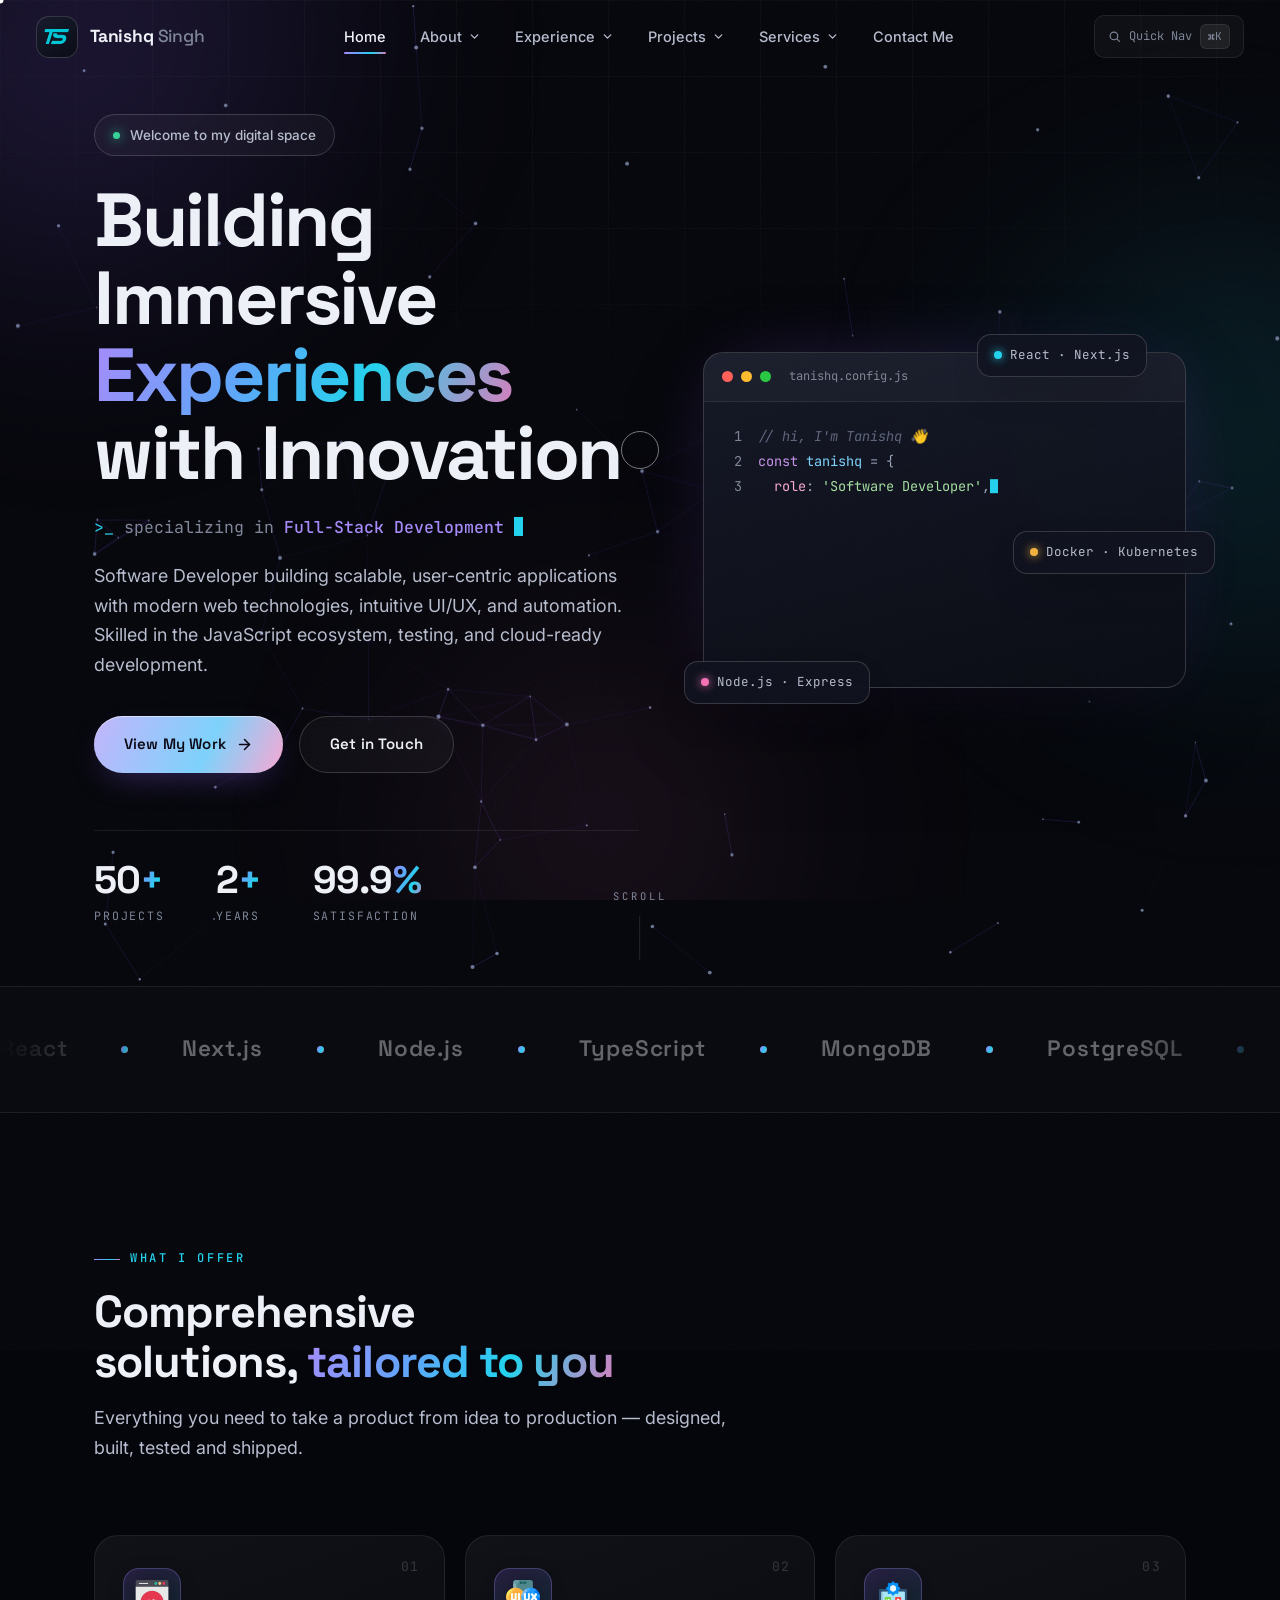
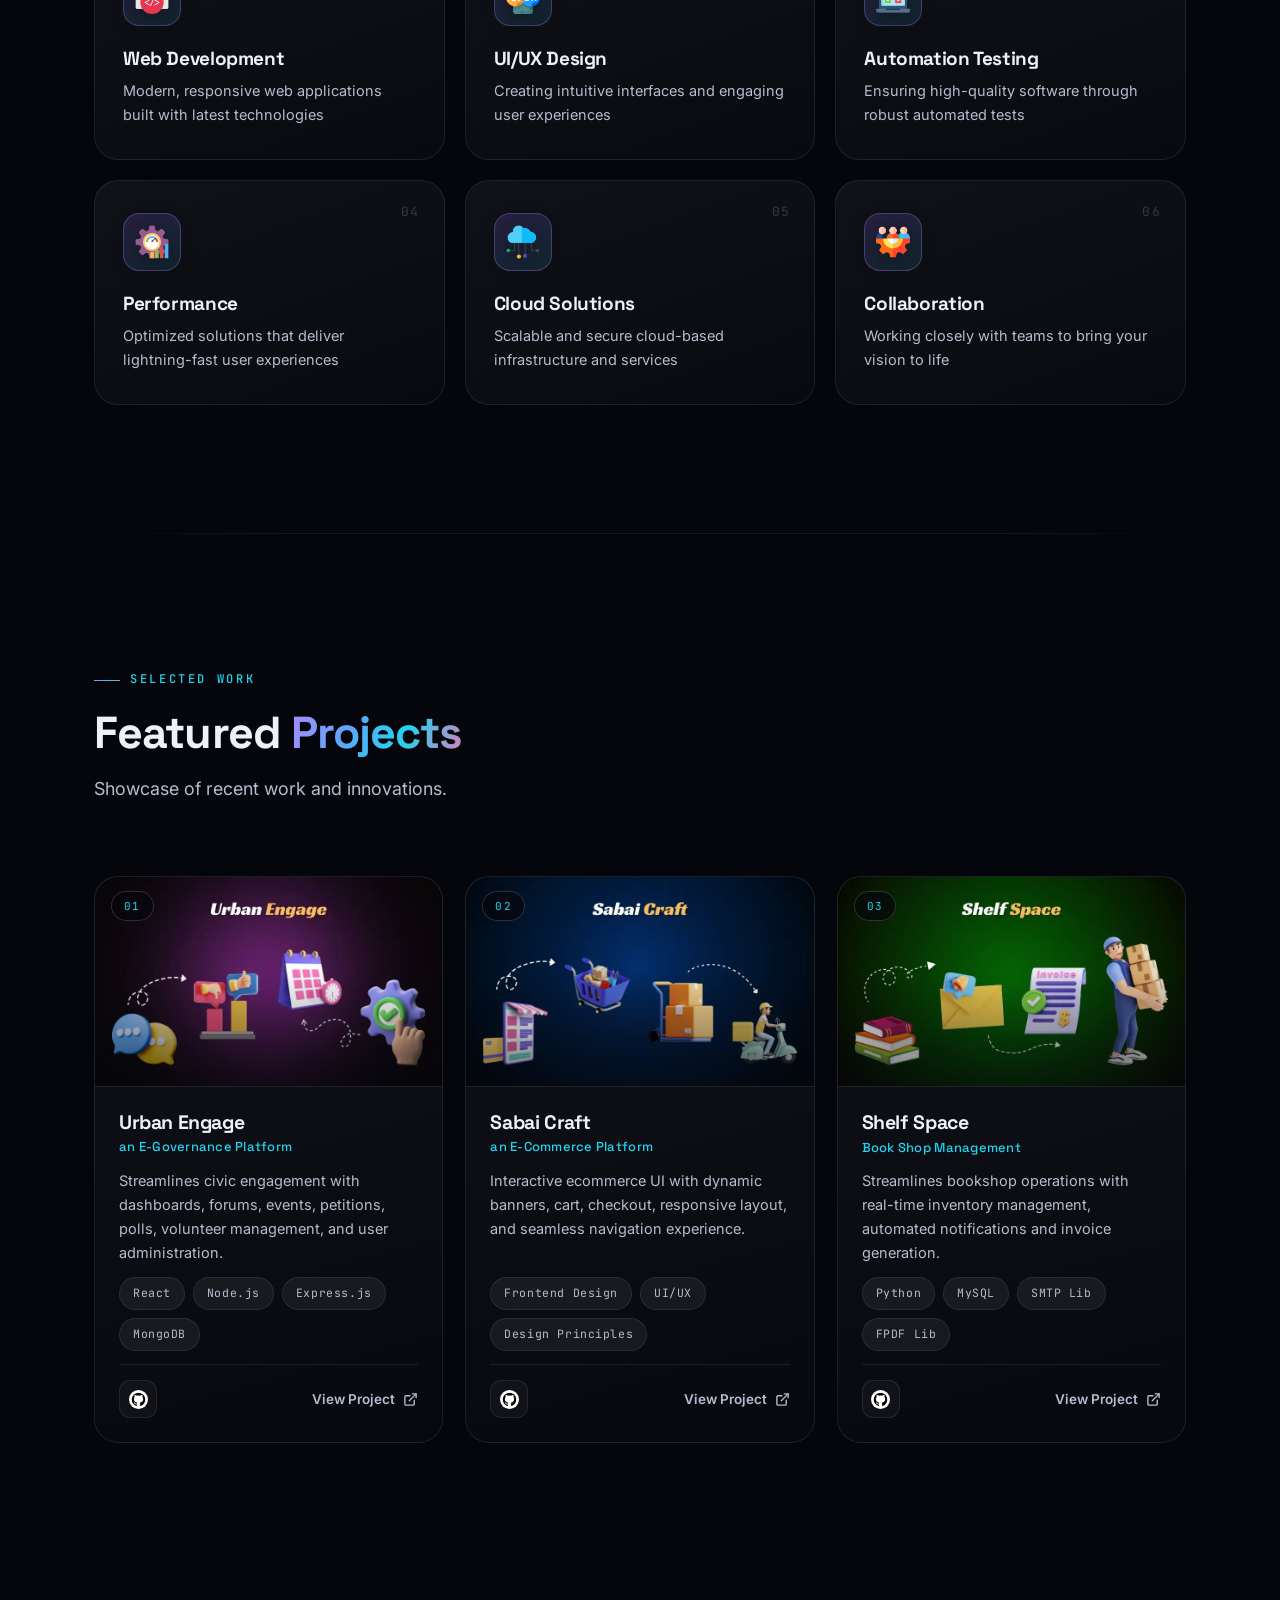
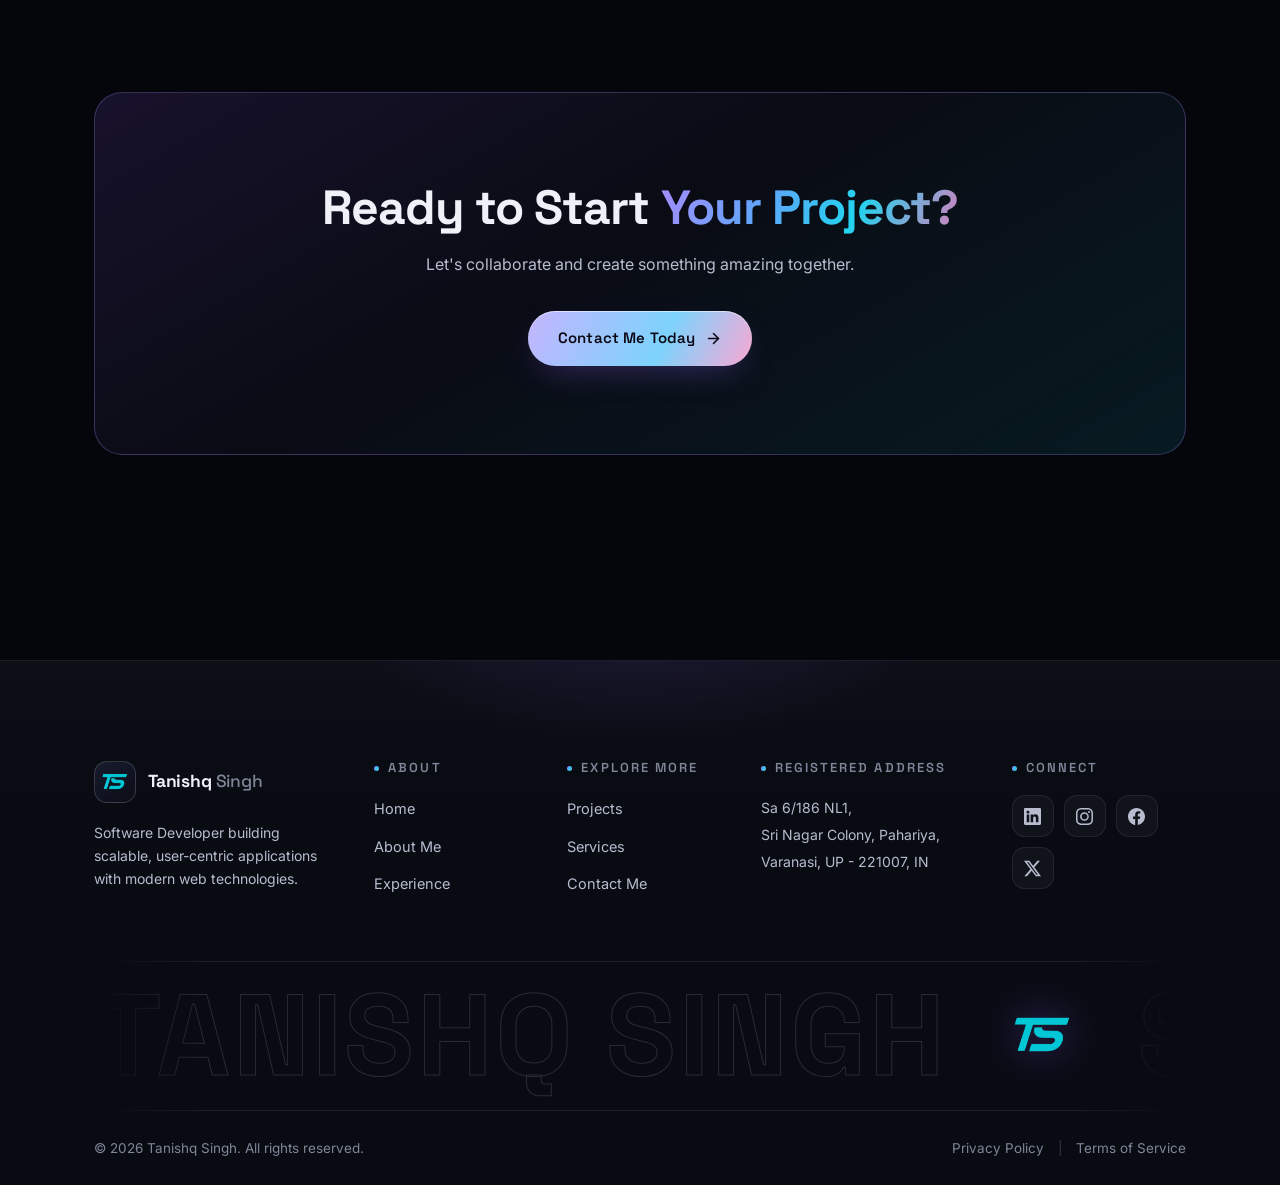
==== commit 7ca4ad9e: "Update redirect URLs" ====
--- a/index.html
+++ b/index.html
@@ -28,12 +28,12 @@
     "jobTitle": "Software Developer",
     "image": "https://tanishqsingh.in/assets/images/logo.webp",
     "sameAs": [
-      "https://linkedin.tanishqsingh.in",
-      "https://instagram.tanishqsingh.in",
-      "https://facebook.tanishqsingh.in",
-      "https://x.tanishqsingh.in",
-      "https://telegram.tanishqsingh.in",
-      "https://whatsapp.tanishqsingh.in"
+      "https://www.linkedin.com/in/tanishq-singh-/",
+      "https://www.instagram.com/tanishqsingh.in/",
+      "https://facebook.com/tanishqsingh.in/",
+      "https://x.com/tanishqsingh_/",
+      "https://t.me/tanishq_singh/",
+      "https://wa.me/918881155518/"
     ]
   }
   </script>
@@ -501,16 +501,16 @@
         <div class="footer-col">
           <h4>Connect</h4>
           <div class="footer-social">
-            <a href="https://linkedin.tanishqsingh.in" target="_blank" rel="noopener noreferrer" aria-label="LinkedIn" title="LinkedIn">
+            <a href="https://www.linkedin.com/in/tanishq-singh-/" target="_blank" rel="noopener noreferrer" aria-label="LinkedIn" title="LinkedIn">
               <svg xmlns="http://www.w3.org/2000/svg" width="17" height="17" fill="currentColor" viewBox="0 0 16 16"><path d="M0 1.146C0 .513.526 0 1.175 0h13.65C15.474 0 16 .513 16 1.146v13.708c0 .633-.526 1.146-1.175 1.146H1.175C.526 16 0 15.487 0 14.854zm4.943 12.248V6.169H2.542v7.225zm-1.2-8.212c.837 0 1.358-.554 1.358-1.248-.015-.709-.52-1.248-1.342-1.248S2.4 3.226 2.4 3.934c0 .694.521 1.248 1.327 1.248zm4.908 8.212V9.359c0-.216.016-.432.08-.586.173-.431.568-.878 1.232-.878.869 0 1.216.662 1.216 1.634v3.865h2.401V9.25c0-2.22-1.184-3.252-2.764-3.252-1.274 0-1.845.7-2.165 1.193v.025h-.016l.016-.025V6.169h-2.4c.03.678 0 7.225 0 7.225z"/></svg>
             </a>
-            <a href="https://instagram.tanishqsingh.in" target="_blank" rel="noopener noreferrer" aria-label="Instagram" title="Instagram">
+            <a href="https://www.instagram.com/tanishqsingh.in/" target="_blank" rel="noopener noreferrer" aria-label="Instagram" title="Instagram">
               <svg xmlns="http://www.w3.org/2000/svg" width="17" height="17" fill="currentColor" viewBox="0 0 16 16"><path d="M8 0C5.829 0 5.556.01 4.703.048 3.85.088 3.269.222 2.76.42a3.9 3.9 0 0 0-1.417.923A3.9 3.9 0 0 0 .42 2.76C.222 3.268.087 3.85.048 4.7.01 5.555 0 5.827 0 8.001c0 2.172.01 2.444.048 3.297.04.852.174 1.433.372 1.942.205.526.478.972.923 1.417.444.445.89.719 1.416.923.51.198 1.09.333 1.942.372C5.555 15.99 5.827 16 8 16s2.444-.01 3.298-.048c.851-.04 1.434-.174 1.943-.372a3.9 3.9 0 0 0 1.416-.923c.445-.445.718-.891.923-1.417.197-.509.332-1.09.372-1.942C15.99 10.445 16 10.173 16 8s-.01-2.445-.048-3.299c-.04-.851-.175-1.433-.372-1.941a3.9 3.9 0 0 0-.923-1.417A3.9 3.9 0 0 0 13.24.42c-.51-.198-1.092-.333-1.943-.372C10.443.01 10.172 0 7.998 0zm-.717 1.442h.718c2.136 0 2.389.007 3.232.046.78.035 1.204.166 1.486.275.373.145.64.319.92.599s.453.546.598.92c.11.281.24.705.275 1.485.039.843.047 1.096.047 3.231s-.008 2.389-.047 3.232c-.035.78-.166 1.203-.275 1.485a2.5 2.5 0 0 1-.599.919c-.28.28-.546.453-.92.598-.28.11-.704.24-1.485.276-.843.038-1.096.047-3.232.047s-2.39-.009-3.233-.047c-.78-.036-1.203-.166-1.485-.276a2.5 2.5 0 0 1-.92-.598 2.5 2.5 0 0 1-.6-.92c-.109-.281-.24-.705-.275-1.485-.038-.843-.046-1.096-.046-3.233s.008-2.388.046-3.231c.036-.78.166-1.204.276-1.486.145-.373.319-.64.599-.92s.546-.453.92-.598c.282-.11.705-.24 1.485-.276.738-.034 1.024-.044 2.515-.045zm4.988 1.328a.96.96 0 1 0 0 1.92.96.96 0 0 0 0-1.92m-4.27 1.122a4.109 4.109 0 1 0 0 8.217 4.109 4.109 0 0 0 0-8.217m0 1.441a2.667 2.667 0 1 1 0 5.334 2.667 2.667 0 0 1 0-5.334"/></svg>
             </a>
-            <a href="https://facebook.tanishqsingh.in" target="_blank" rel="noopener noreferrer" aria-label="Facebook" title="Facebook">
+            <a href="https://facebook.com/tanishqsingh.in/" target="_blank" rel="noopener noreferrer" aria-label="Facebook" title="Facebook">
               <svg xmlns="http://www.w3.org/2000/svg" width="17" height="17" fill="currentColor" viewBox="0 0 16 16"><path d="M16 8.049c0-4.446-3.582-8.05-8-8.05C3.58 0-.002 3.603-.002 8.05c0 4.017 2.926 7.347 6.75 7.951v-5.625h-2.03V8.05H6.75V6.275c0-2.017 1.195-3.131 3.022-3.131.876 0 1.791.157 1.791.157v1.98h-1.009c-.993 0-1.303.621-1.303 1.258v1.51h2.218l-.354 2.326H9.25V16c3.824-.604 6.75-3.934 6.75-7.951"/></svg>
             </a>
-            <a href="https://x.tanishqsingh.in" target="_blank" rel="noopener noreferrer" aria-label="X" title="X">
+            <a href="https://x.com/tanishqsingh_/" target="_blank" rel="noopener noreferrer" aria-label="X" title="X">
               <svg xmlns="http://www.w3.org/2000/svg" width="17" height="17" fill="currentColor" viewBox="0 0 16 16"><path d="M12.6.75h2.454l-5.36 6.142L16 15.25h-4.937l-3.867-5.07-4.425 5.07H.316l5.733-6.57L0 .75h5.063l3.495 4.633L12.601.75Zm-.86 13.028h1.36L4.323 2.145H2.865z"/></svg>
             </a>
           </div>
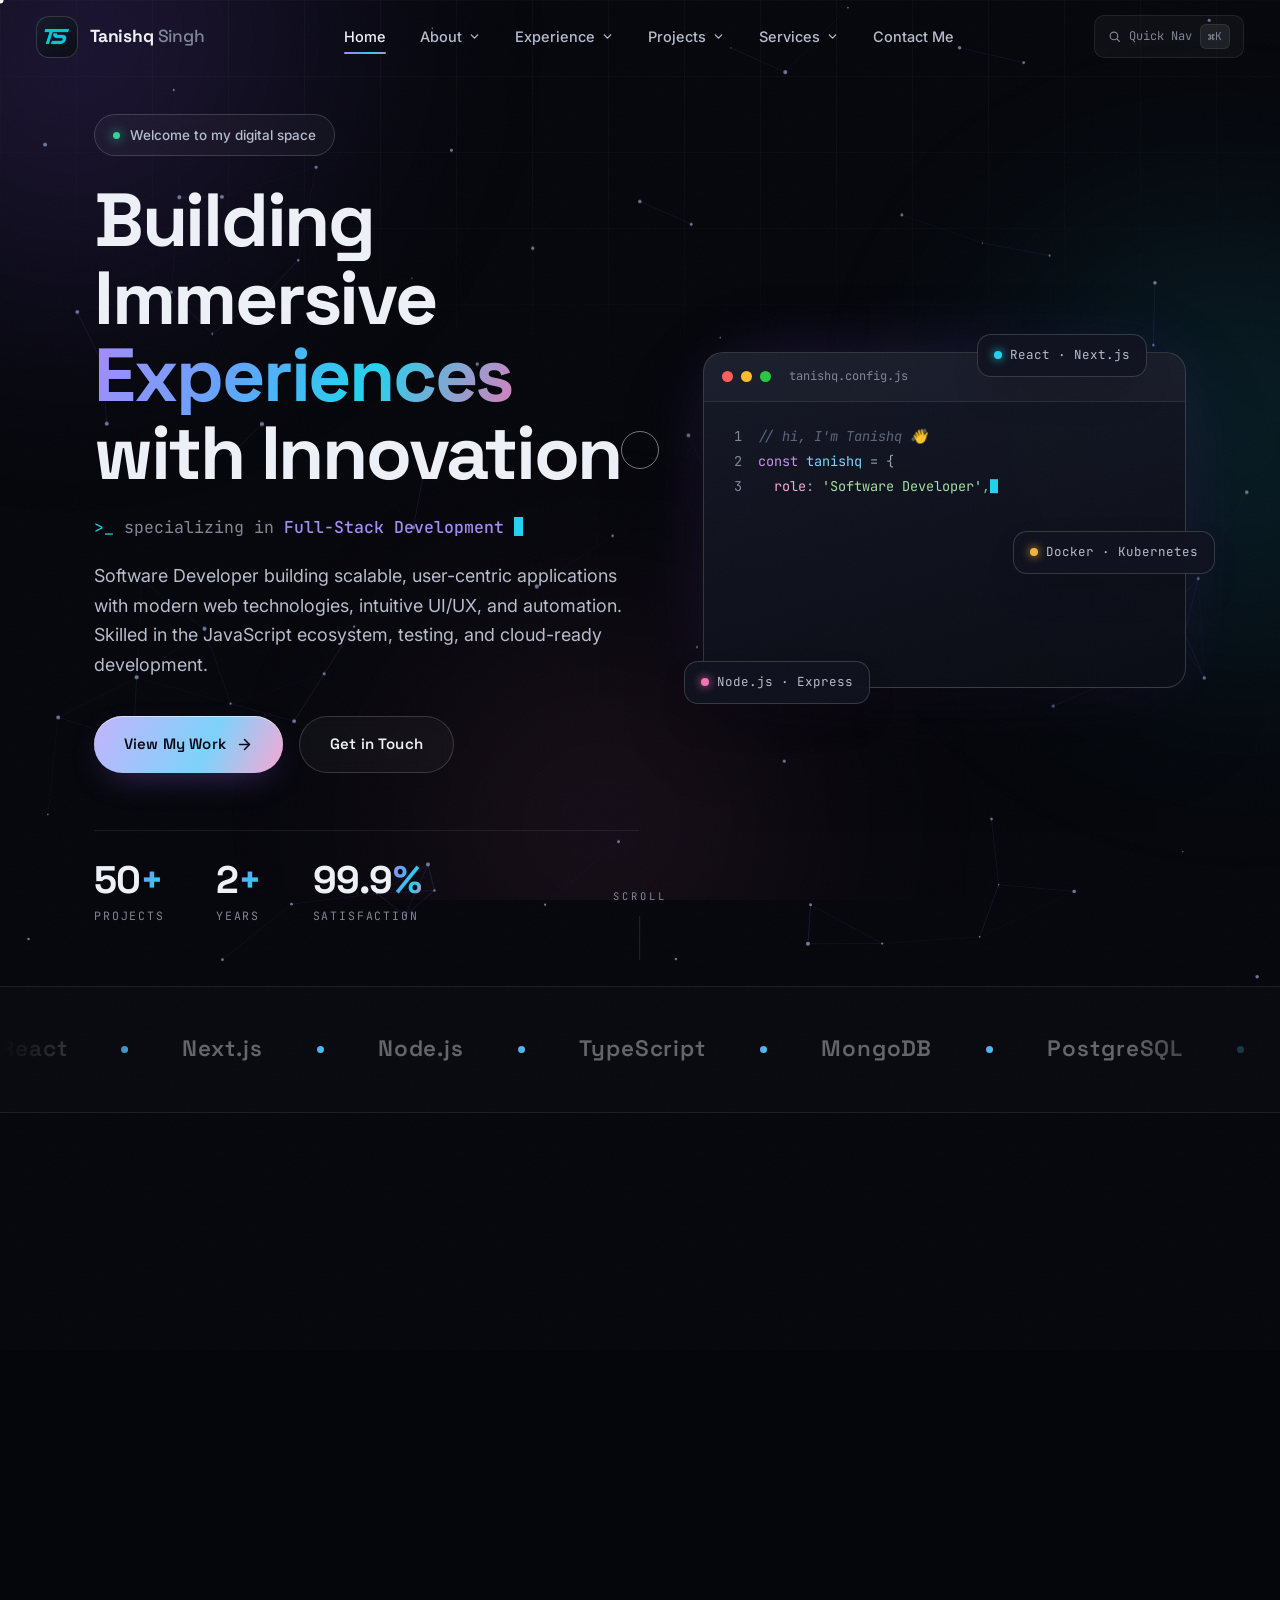
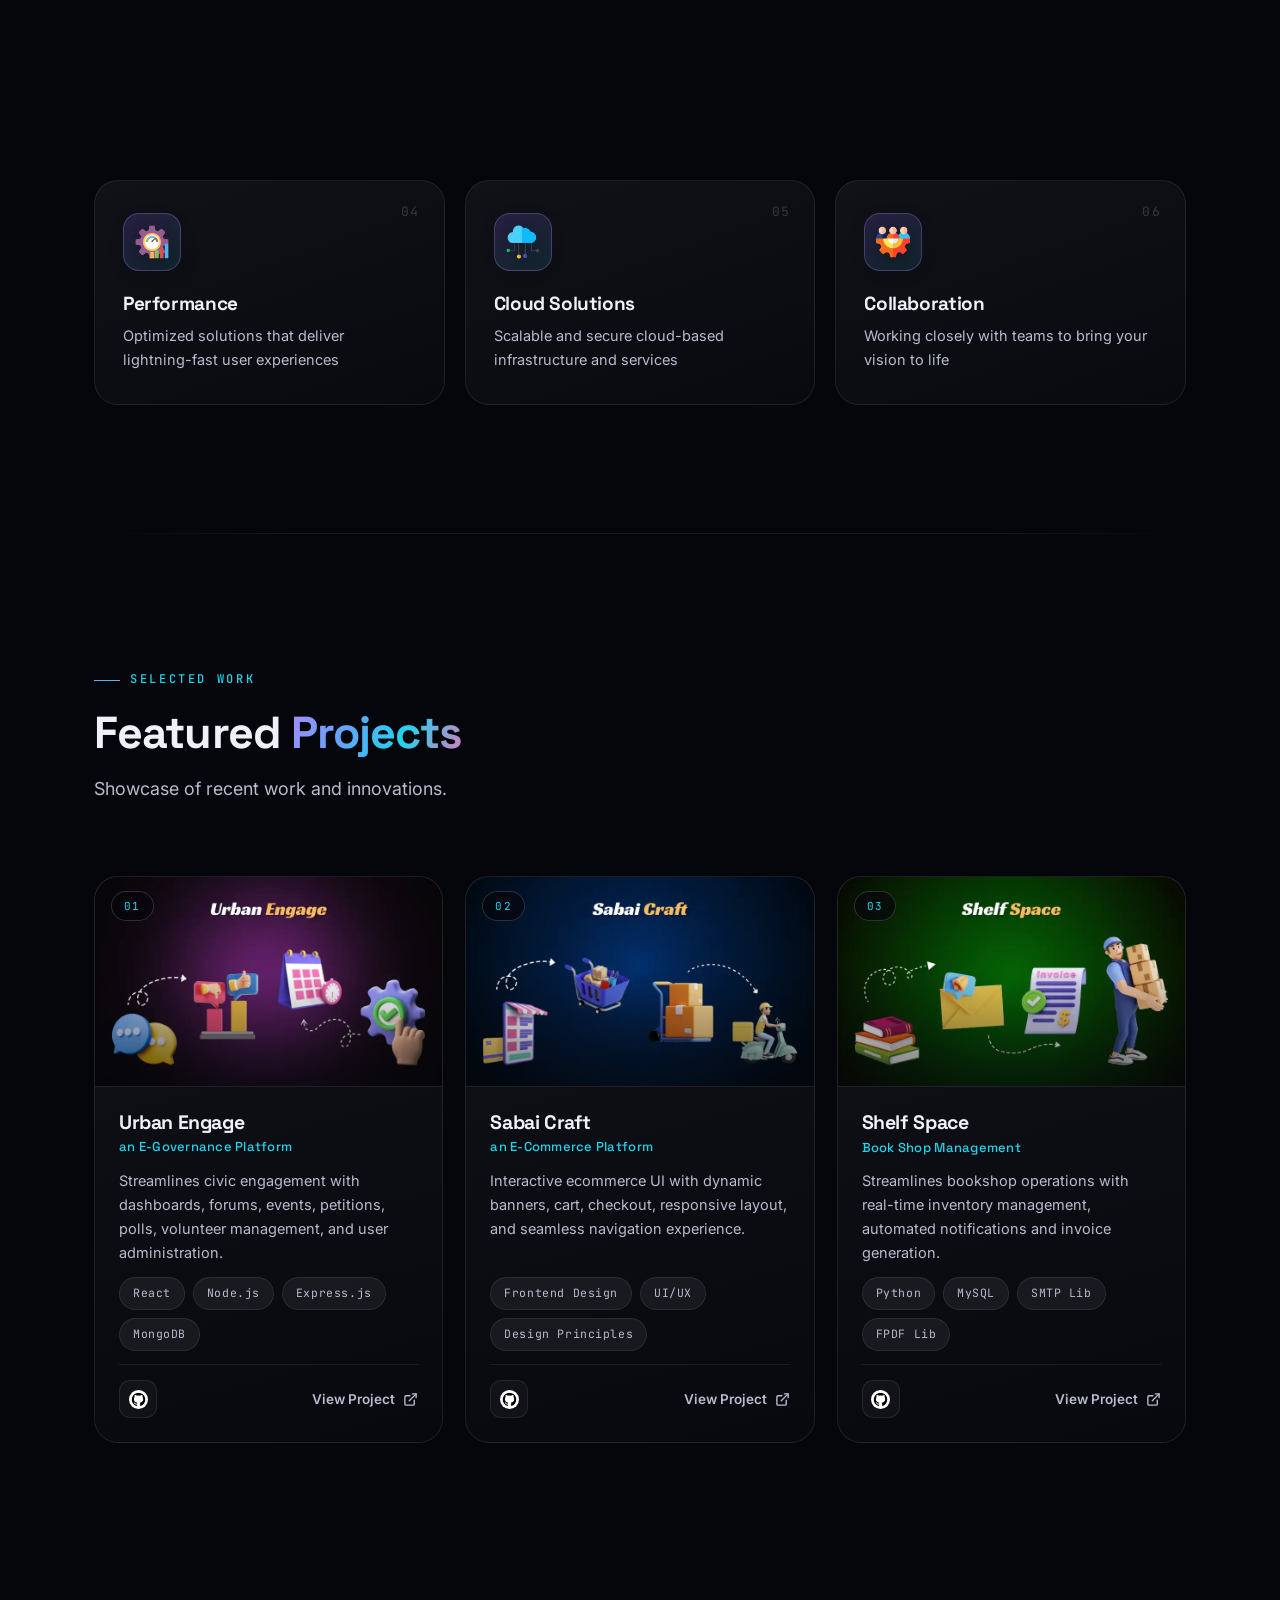
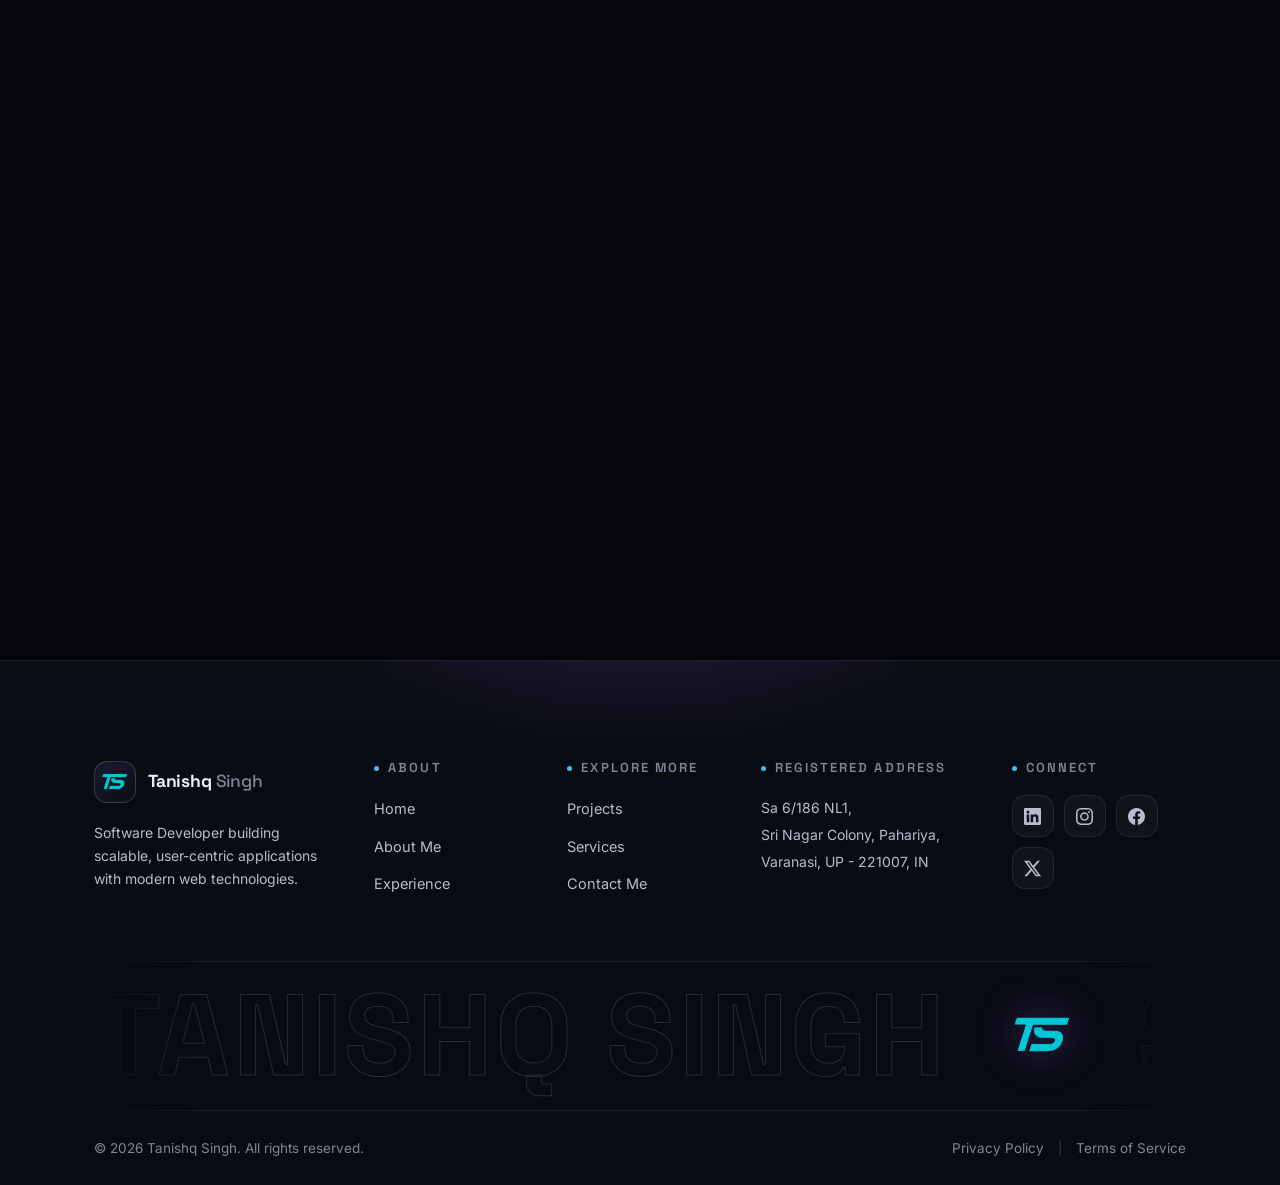
==== commit d3a80e21: "Update homepage SEO metadata and site identity" ====
--- a/index.html
+++ b/index.html
@@ -3,21 +3,21 @@
 <head>
   <meta charset="utf-8" />
   <meta name="viewport" content="width=device-width,initial-scale=1" />
-  <title>Tanishq Singh — Software Developer | Software Engineer</title>
-  <meta name="description" content="Tanishq Singh — Software Developer building scalable, user-centric web applications. Explore my portfolio, experience, and professional services." />
+  <title>Tanishq Singh — Software Developer | Building Scalable Products</title>
+  <meta name="description" content="Tanishq Singh is a Software Developer focused on building scalable products and creating thoughtful, reliable experiences with modern technology. Explore projects, experience, technical work, and professional services." />
   <meta name="keywords" content="Tanishq Singh, software developer, full stack developer, JavaScript, React, Next.js, Node.js, MERN, web developer, portfolio, SDE" />
   <link rel="canonical" href="https://tanishqsingh.in/" />
   <meta name="author" content="Tanishq Singh" />
   <meta name="robots" content="index, follow" />
   <meta property="og:type" content="website" />
-  <meta property="og:title" content="Tanishq Singh — Software Developer | Software Engineer" />
-  <meta property="og:description" content="Explore projects, experience, and services by Tanishq Singh — building innovative, scalable, and user-focused web solutions." />
+  <meta property="og:title" content="Tanishq Singh — Software Developer | Building Scalable Products" />
+  <meta property="og:description" content="Explore projects, experience, technical work, and professional services by Tanishq Singh." />
   <meta property="og:url" content="https://tanishqsingh.in/" />
   <meta property="og:image" content="https://tanishqsingh.in/assets/images/logo.webp" />
   <meta property="og:site_name" content="Tanishq Singh" />
   <meta name="twitter:card" content="summary_large_image" />
-  <meta name="twitter:title" content="Tanishq Singh — Software Developer | Software Engineer" />
-  <meta name="twitter:description" content="Explore projects, experience, and services by Tanishq Singh — Software Developer." />
+  <meta name="twitter:title" content="Tanishq Singh — Software Developer | Building Scalable Products" />
+  <meta name="twitter:description" content="Explore projects, experience, technical work, and professional services by Tanishq Singh." />
   <meta name="twitter:image" content="https://tanishqsingh.in/assets/images/logo.webp" />
   <script type="application/ld+json">
   {
@@ -37,6 +37,15 @@
     ]
   }
   </script>
+  <script type="application/ld+json">
+  {
+    "@context": "https://schema.org",
+    "@type": "WebSite",
+    "name": "Tanishq Singh",
+    "alternateName": "Tanishq",
+    "url": "https://tanishqsingh.in/"
+  }
+  </script>
   <link rel="manifest" href="/manifest.json" />
   <link rel="icon" href="assets/images/logo.webp" />
   <link rel="preconnect" href="https://fonts.googleapis.com" />
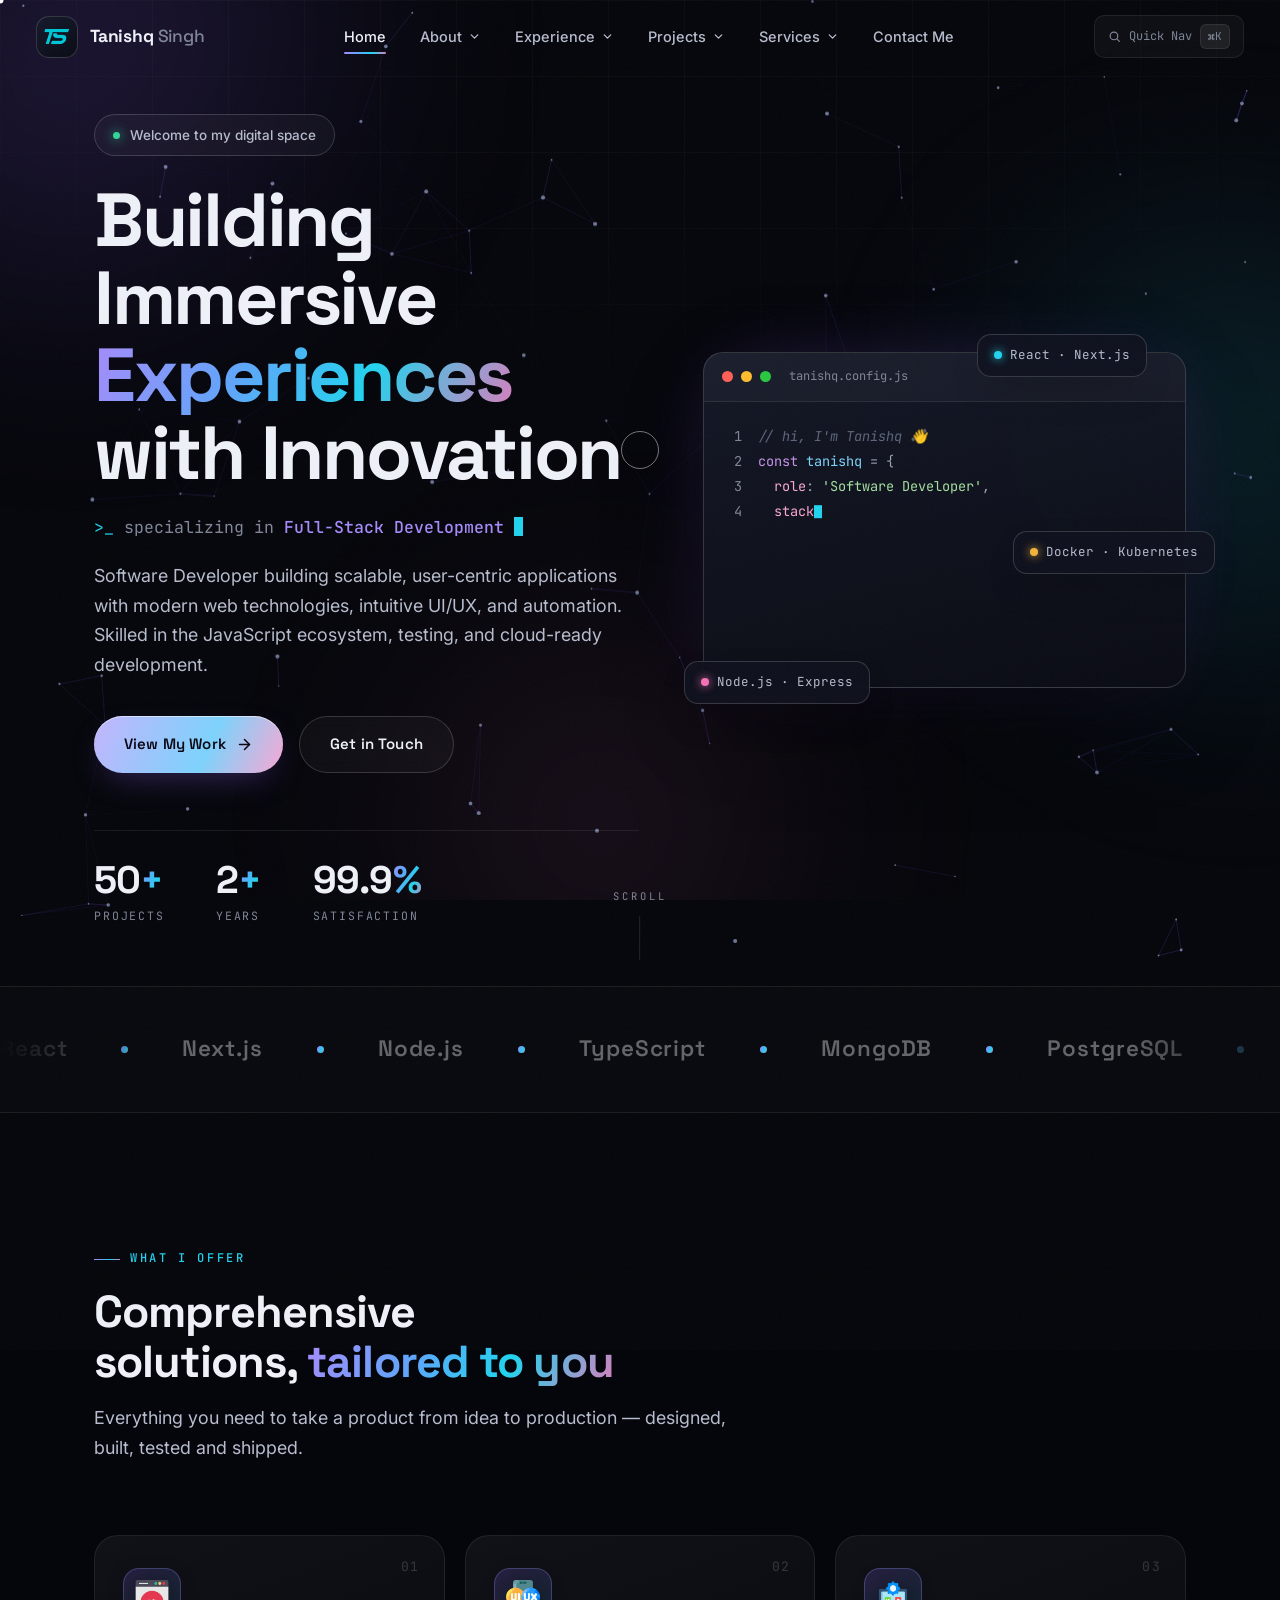
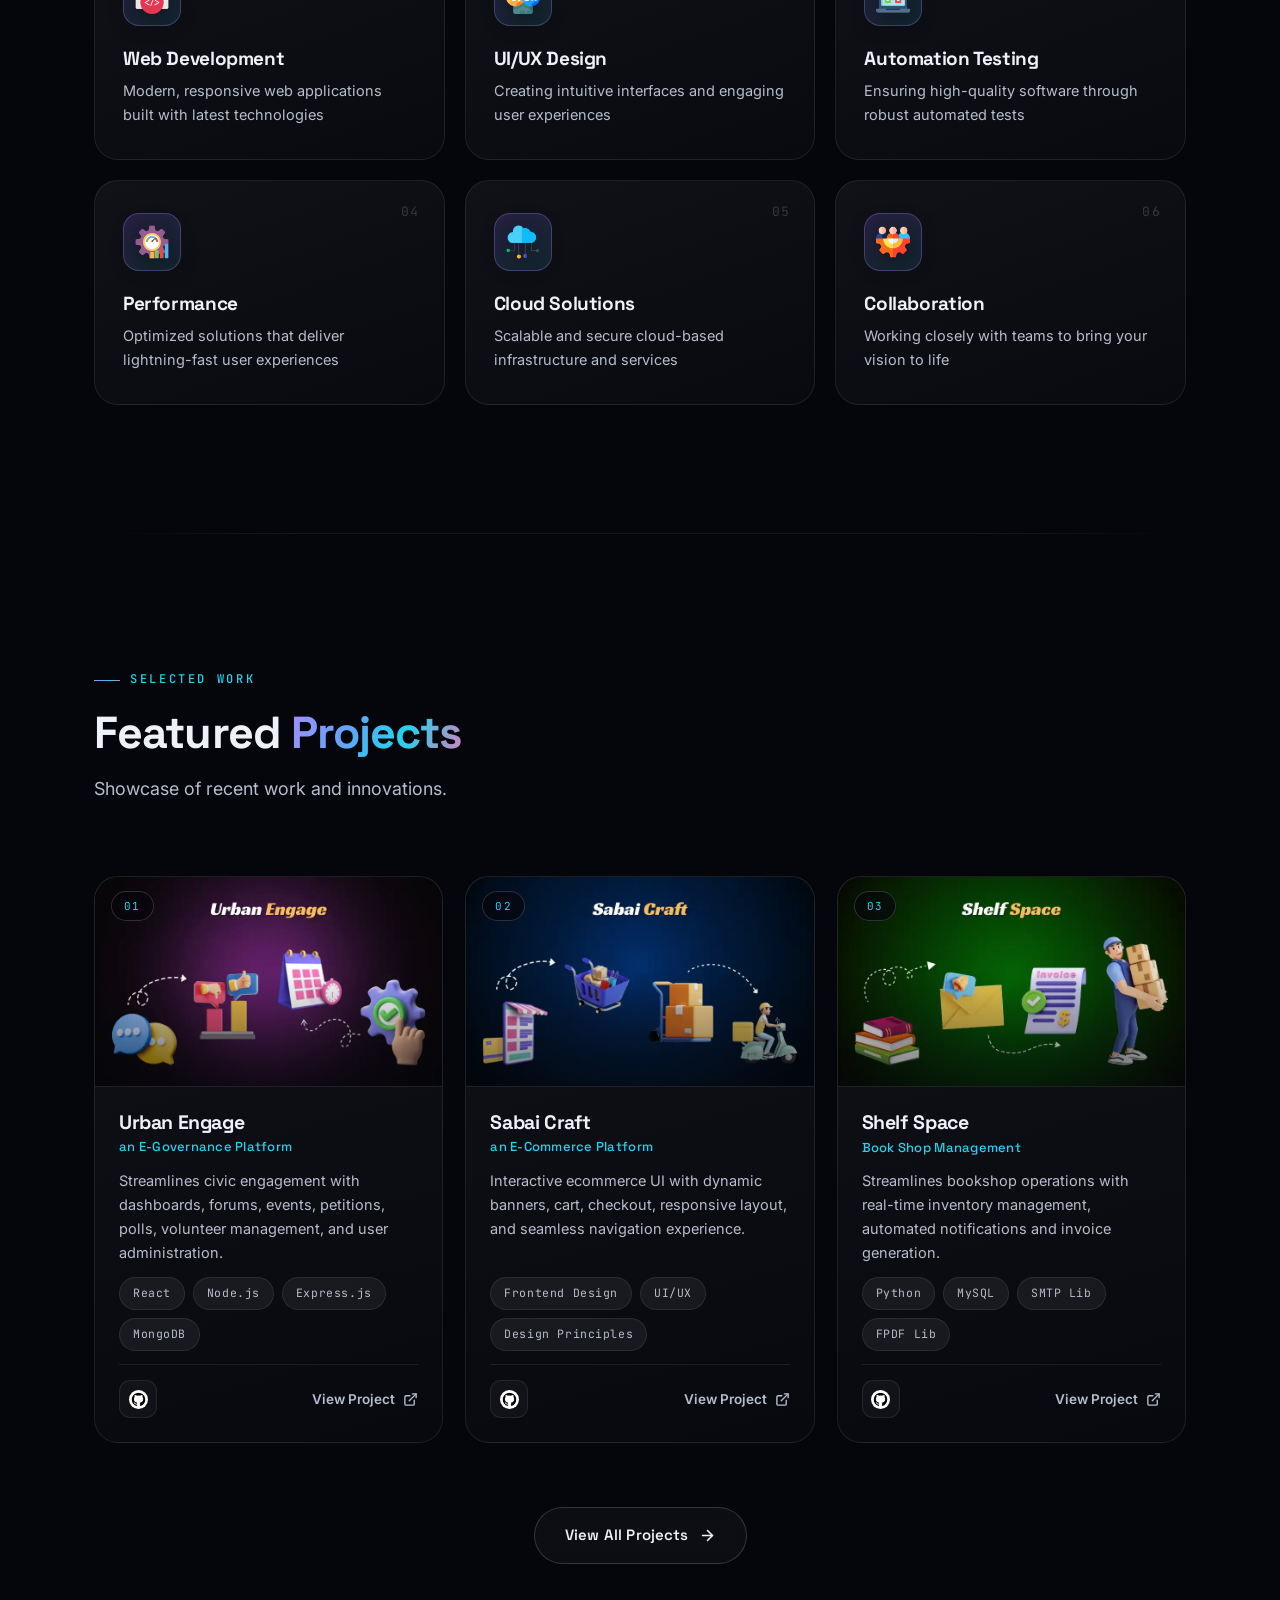
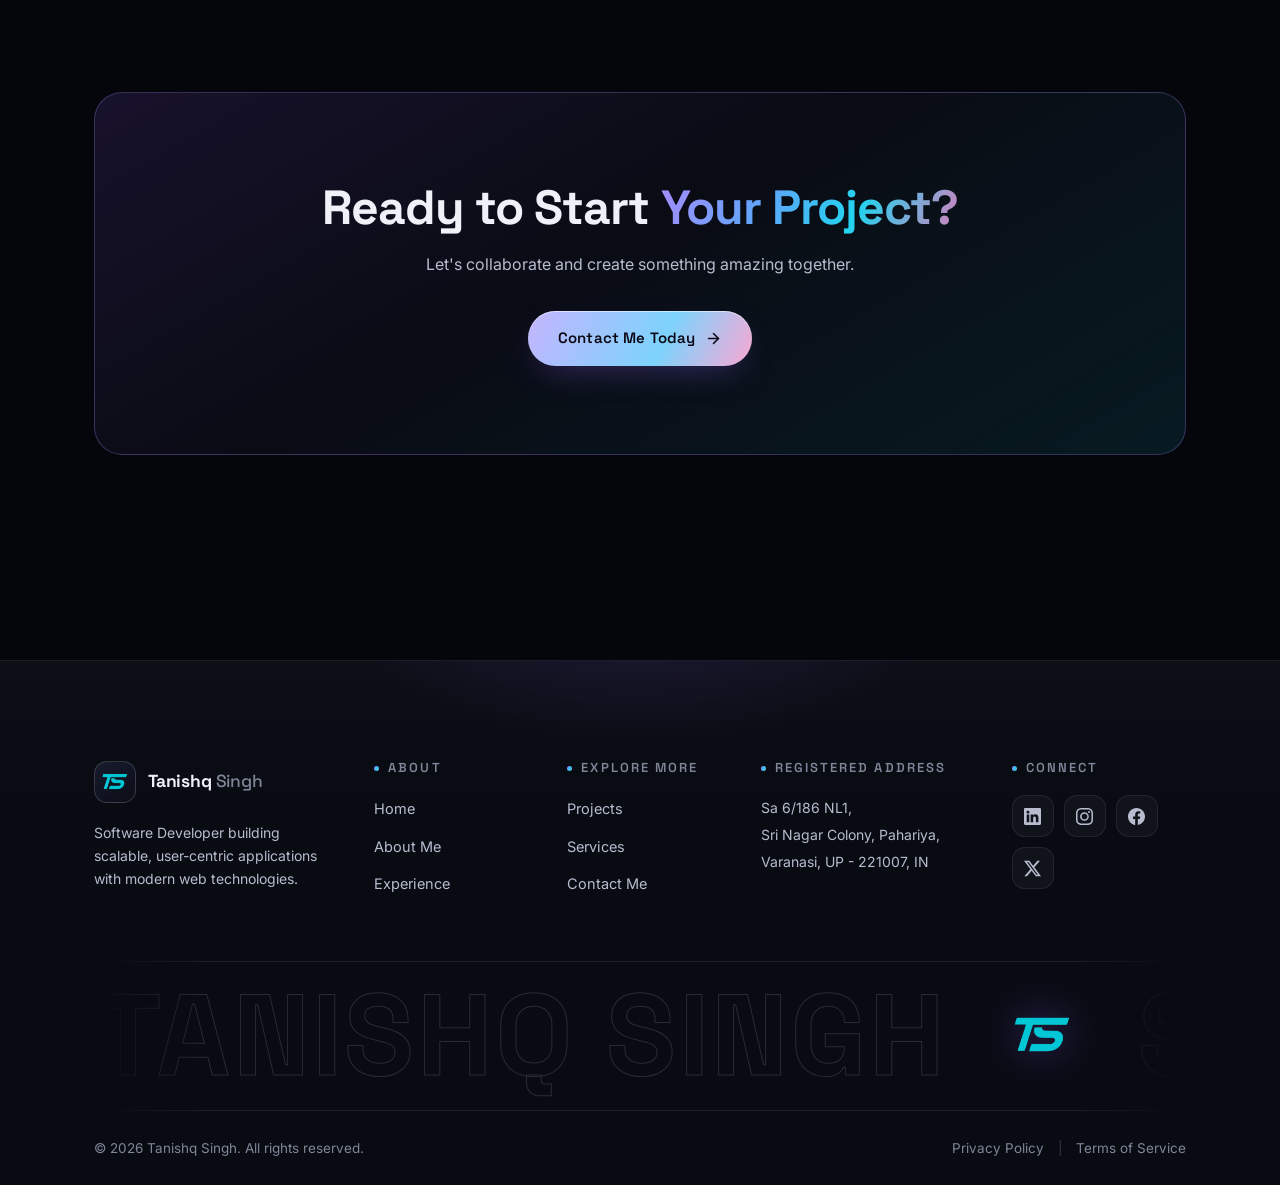
==== commit f7e1060c: "Add Google tag to all pages" ====
--- a/index.html
+++ b/index.html
@@ -1,6 +1,15 @@
 <!DOCTYPE html>
 <html lang="en">
 <head>
+  <!-- Google tag (gtag.js) -->
+  <script async src="https://www.googletagmanager.com/gtag/js?id=G-D2R7K0CH46"></script>
+  <script>
+    window.dataLayer = window.dataLayer || [];
+    function gtag(){dataLayer.push(arguments);}
+    gtag('js', new Date());
+
+    gtag('config', 'G-D2R7K0CH46');
+  </script>
   <meta charset="utf-8" />
   <meta name="viewport" content="width=device-width,initial-scale=1" />
   <title>Tanishq Singh — Software Developer | Building Scalable Products</title>
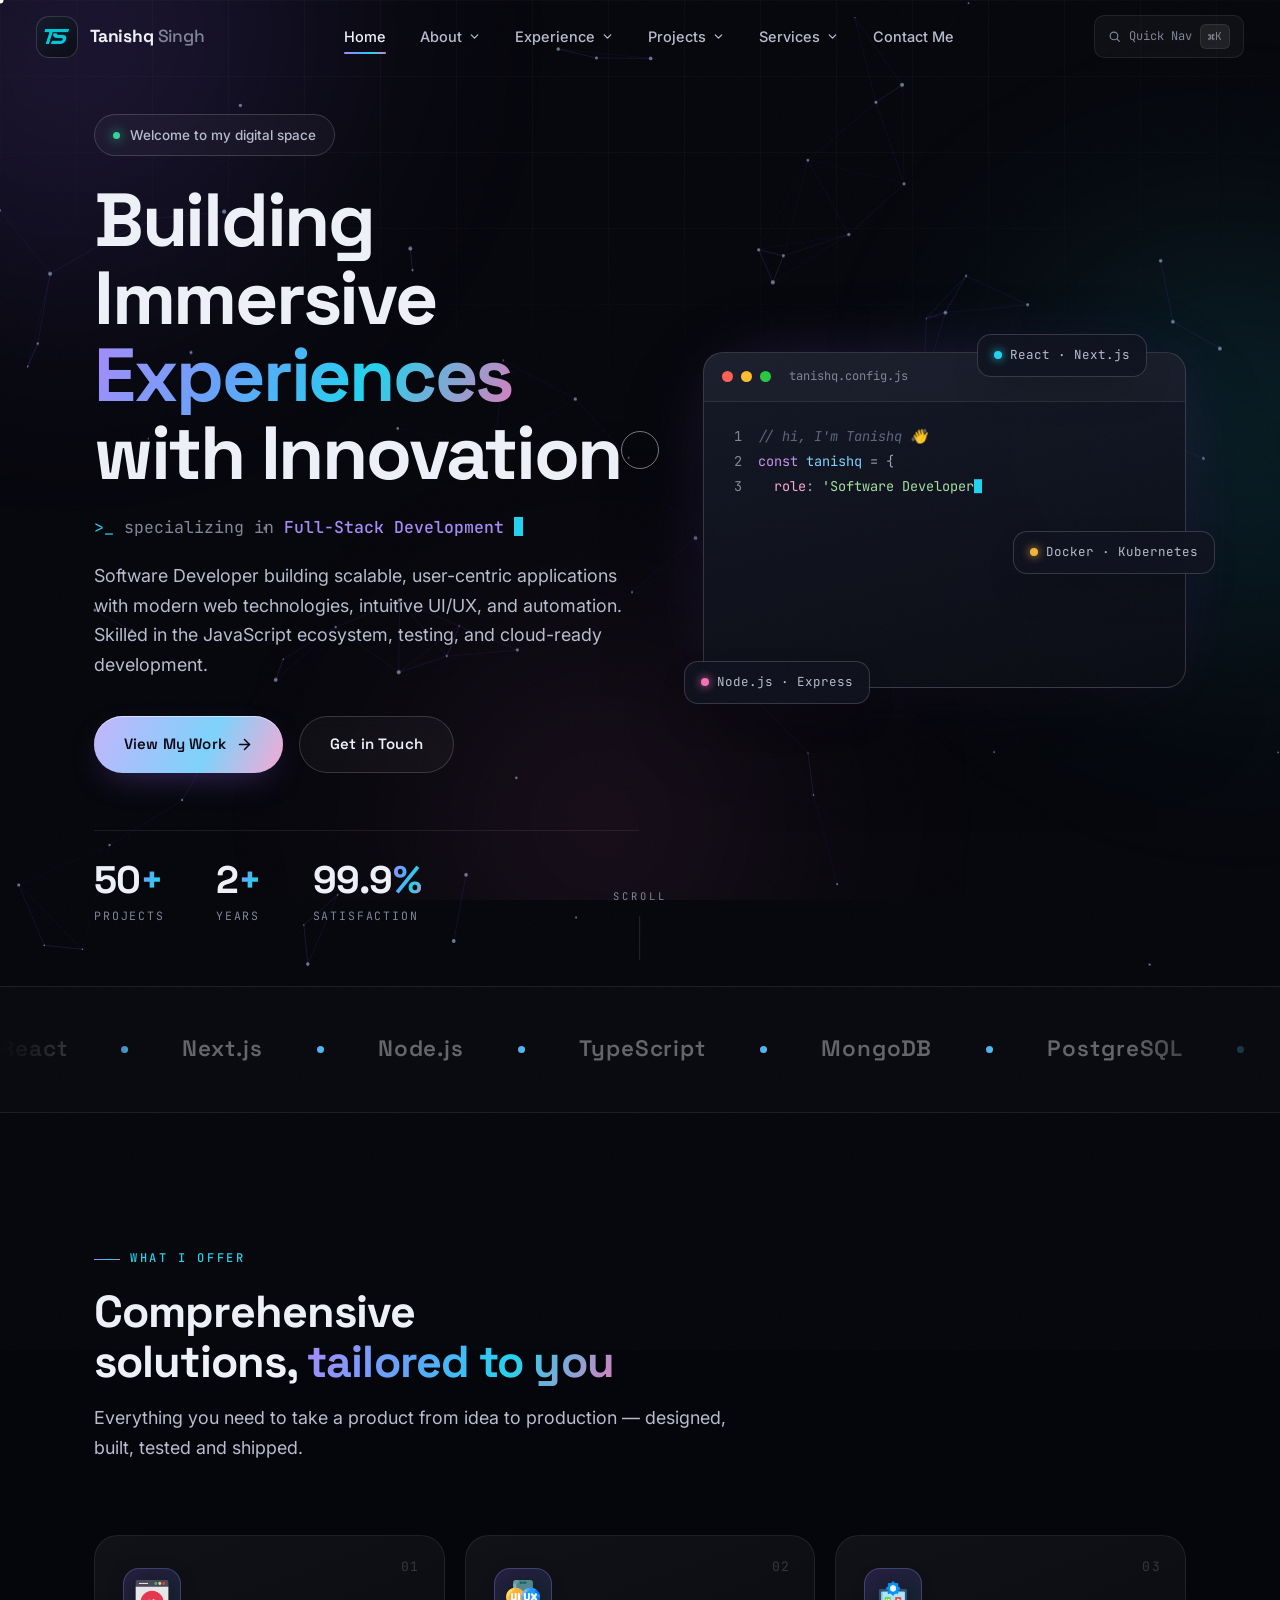
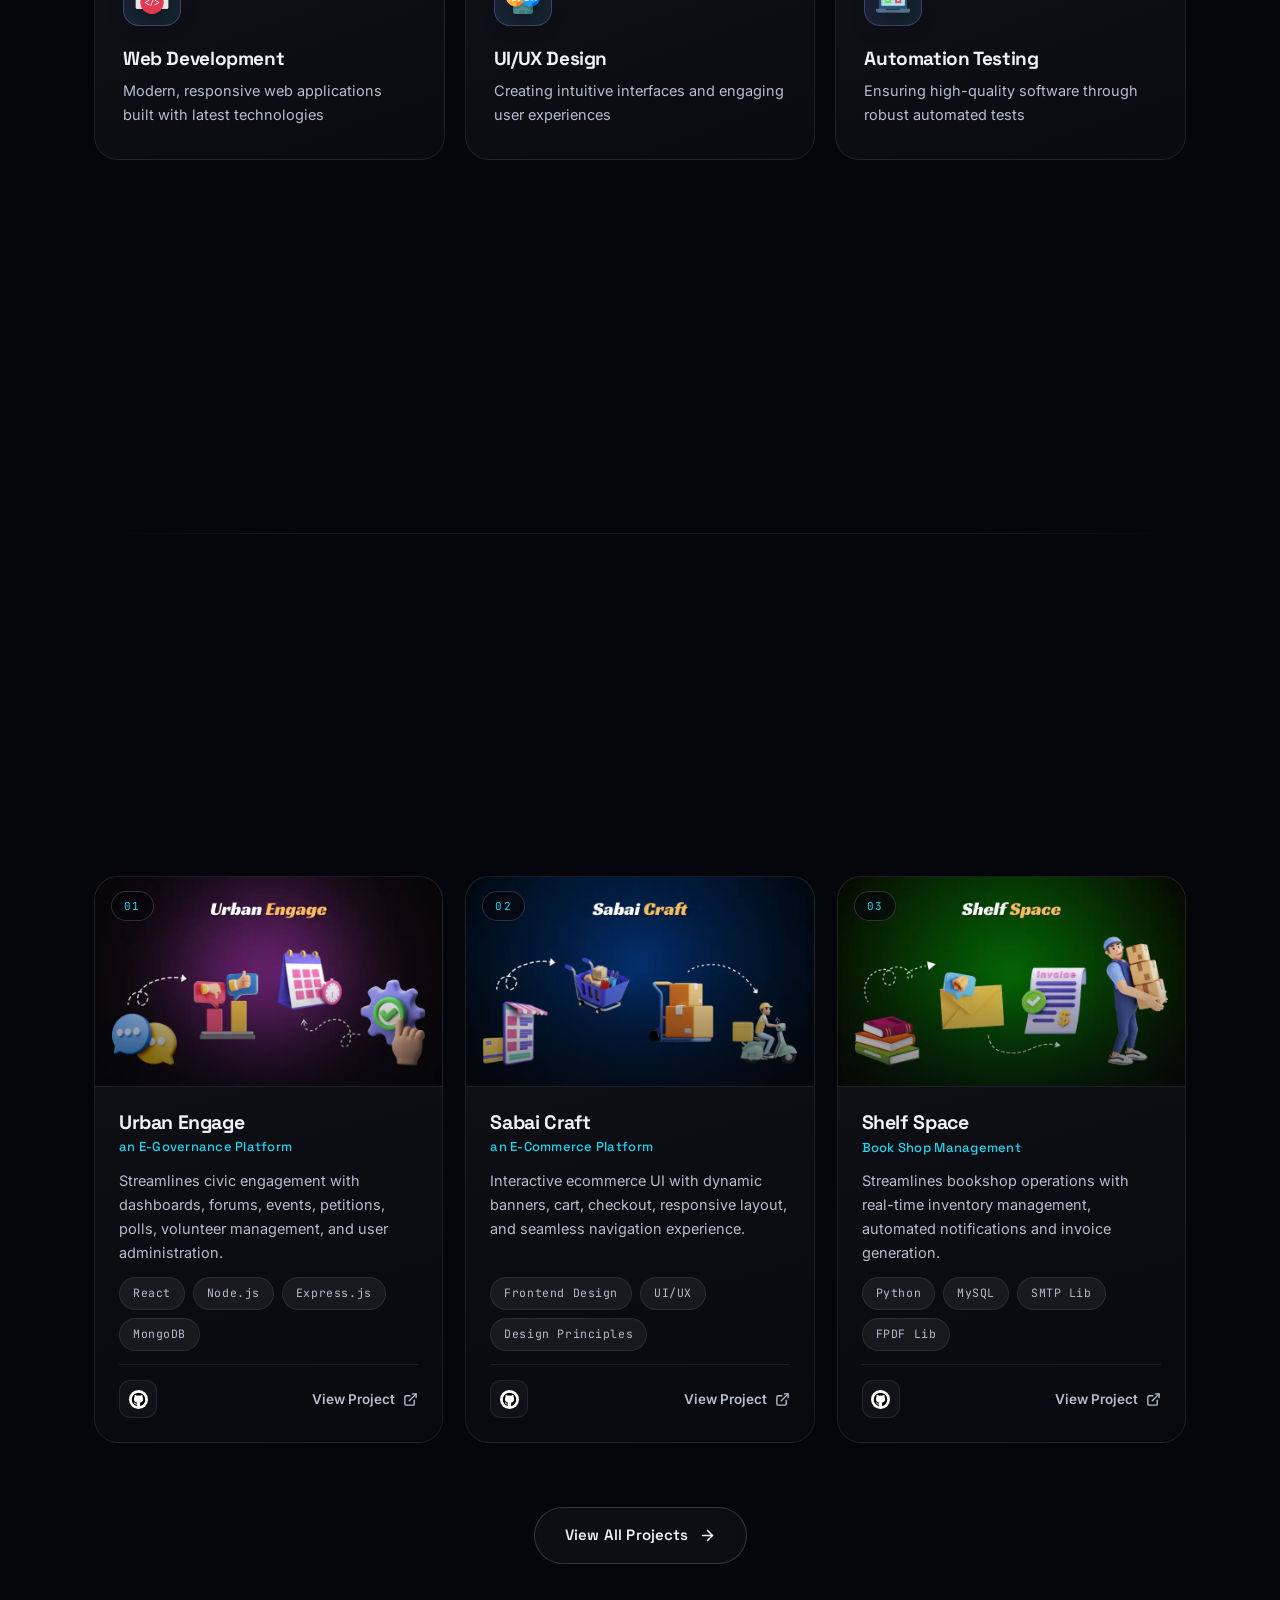
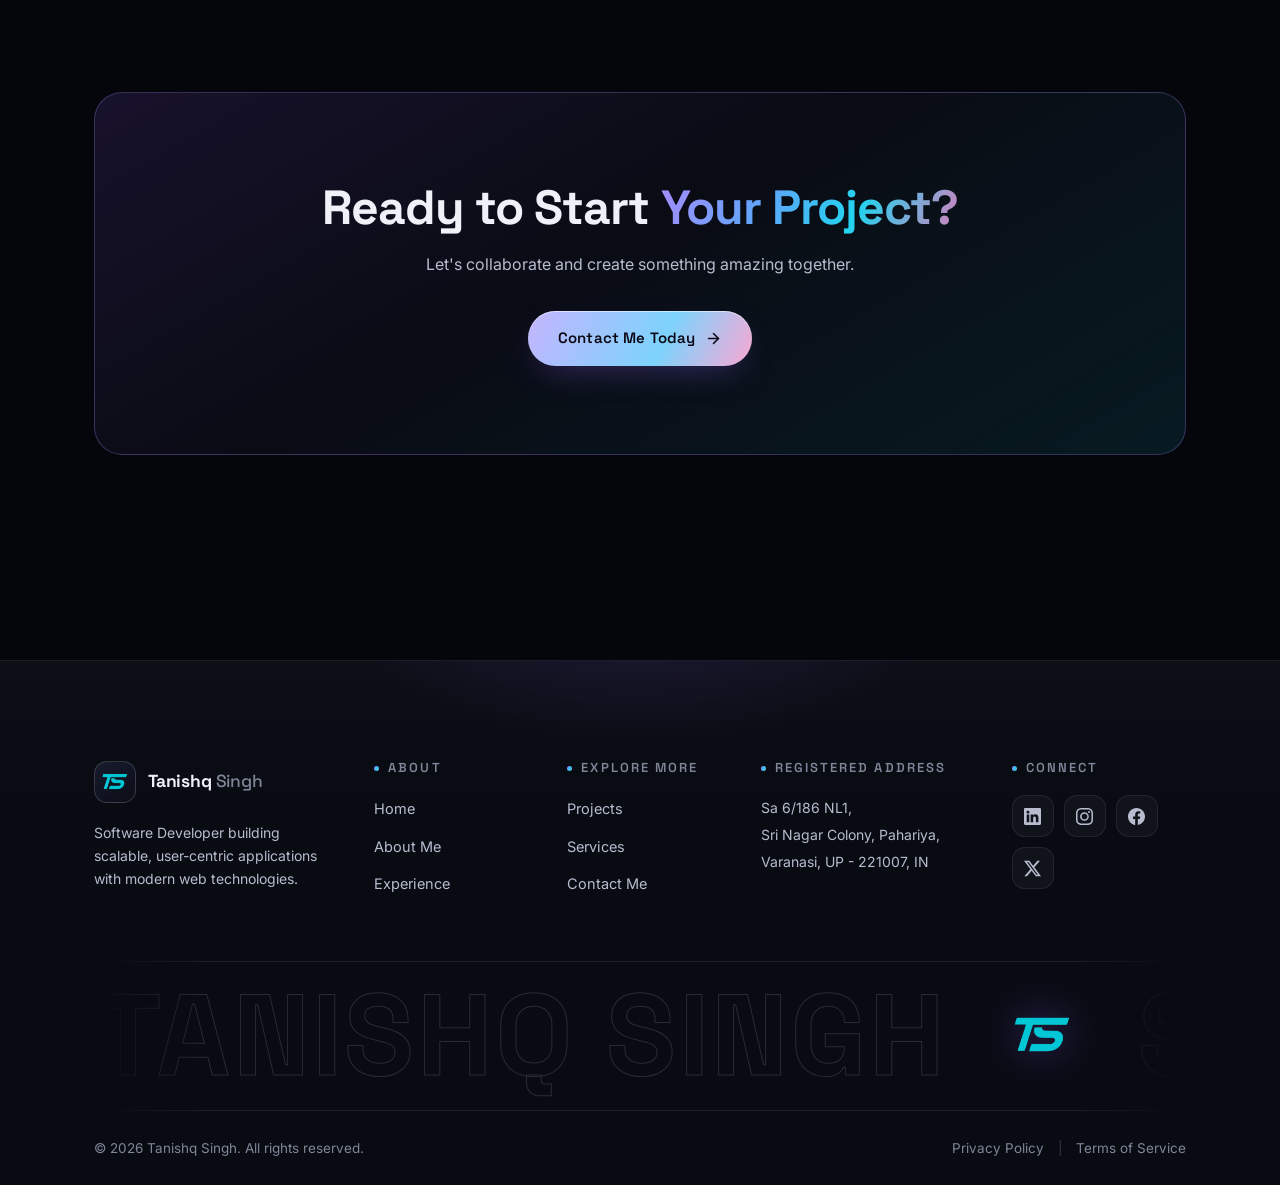
==== commit a3d49e2d: "Update homepage SEO metadata and site identity" ====
--- a/index.html
+++ b/index.html
@@ -1,15 +1,6 @@
 <!DOCTYPE html>
 <html lang="en">
 <head>
-  <!-- Google tag (gtag.js) -->
-  <script async src="https://www.googletagmanager.com/gtag/js?id=G-D2R7K0CH46"></script>
-  <script>
-    window.dataLayer = window.dataLayer || [];
-    function gtag(){dataLayer.push(arguments);}
-    gtag('js', new Date());
-
-    gtag('config', 'G-D2R7K0CH46');
-  </script>
   <meta charset="utf-8" />
   <meta name="viewport" content="width=device-width,initial-scale=1" />
   <title>Tanishq Singh — Software Developer | Building Scalable Products</title>
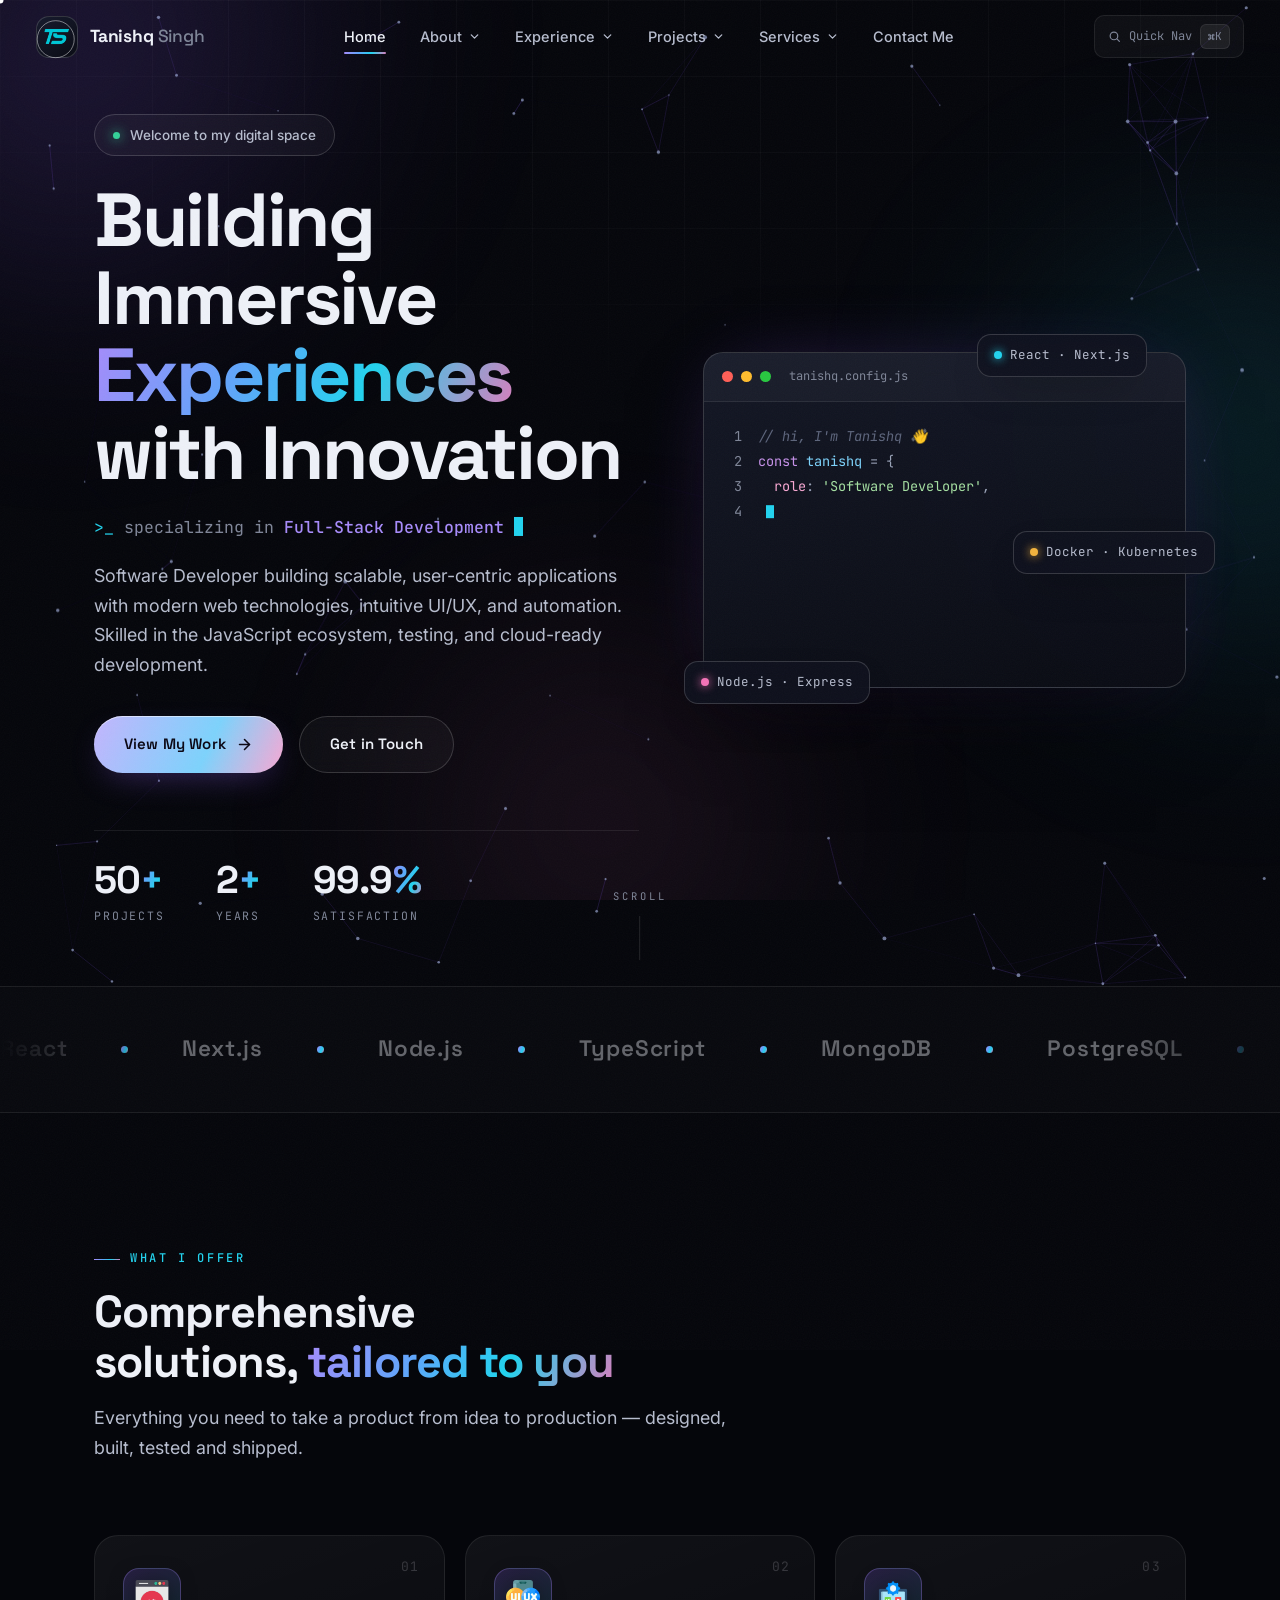
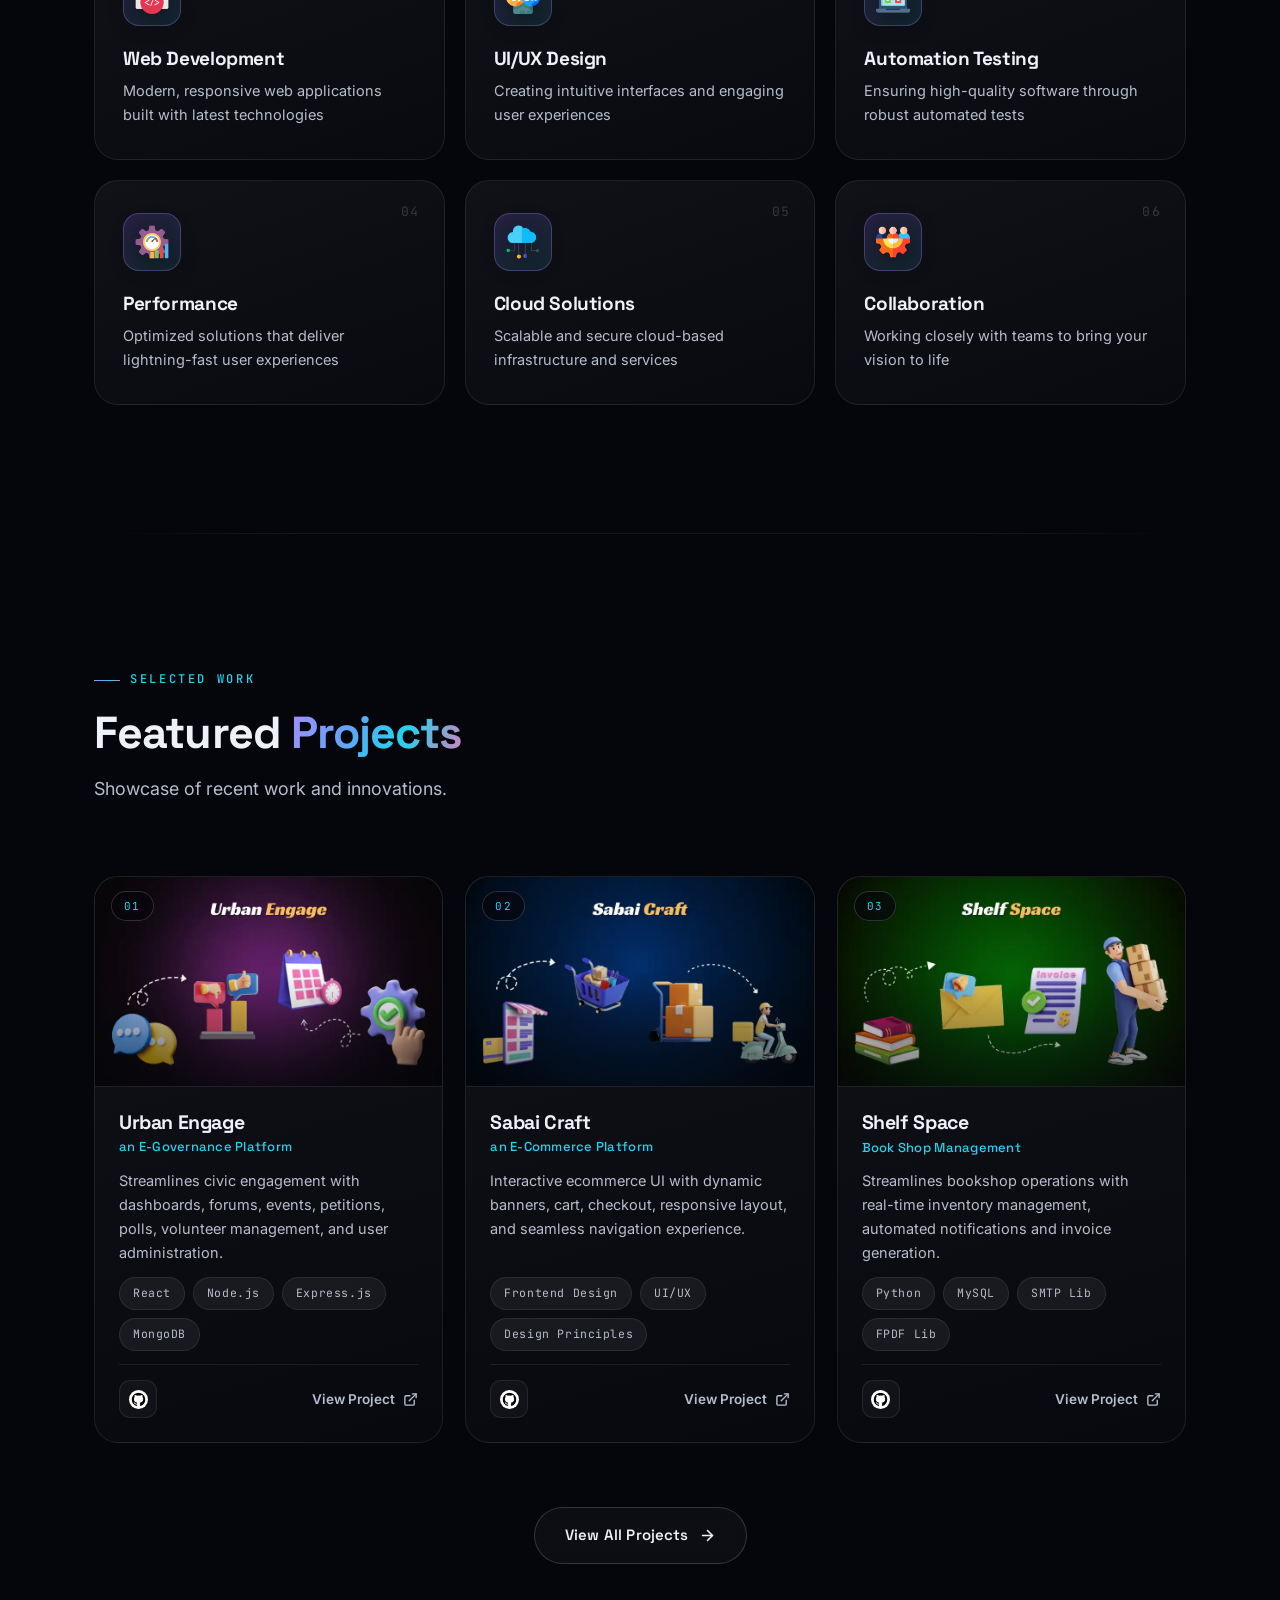
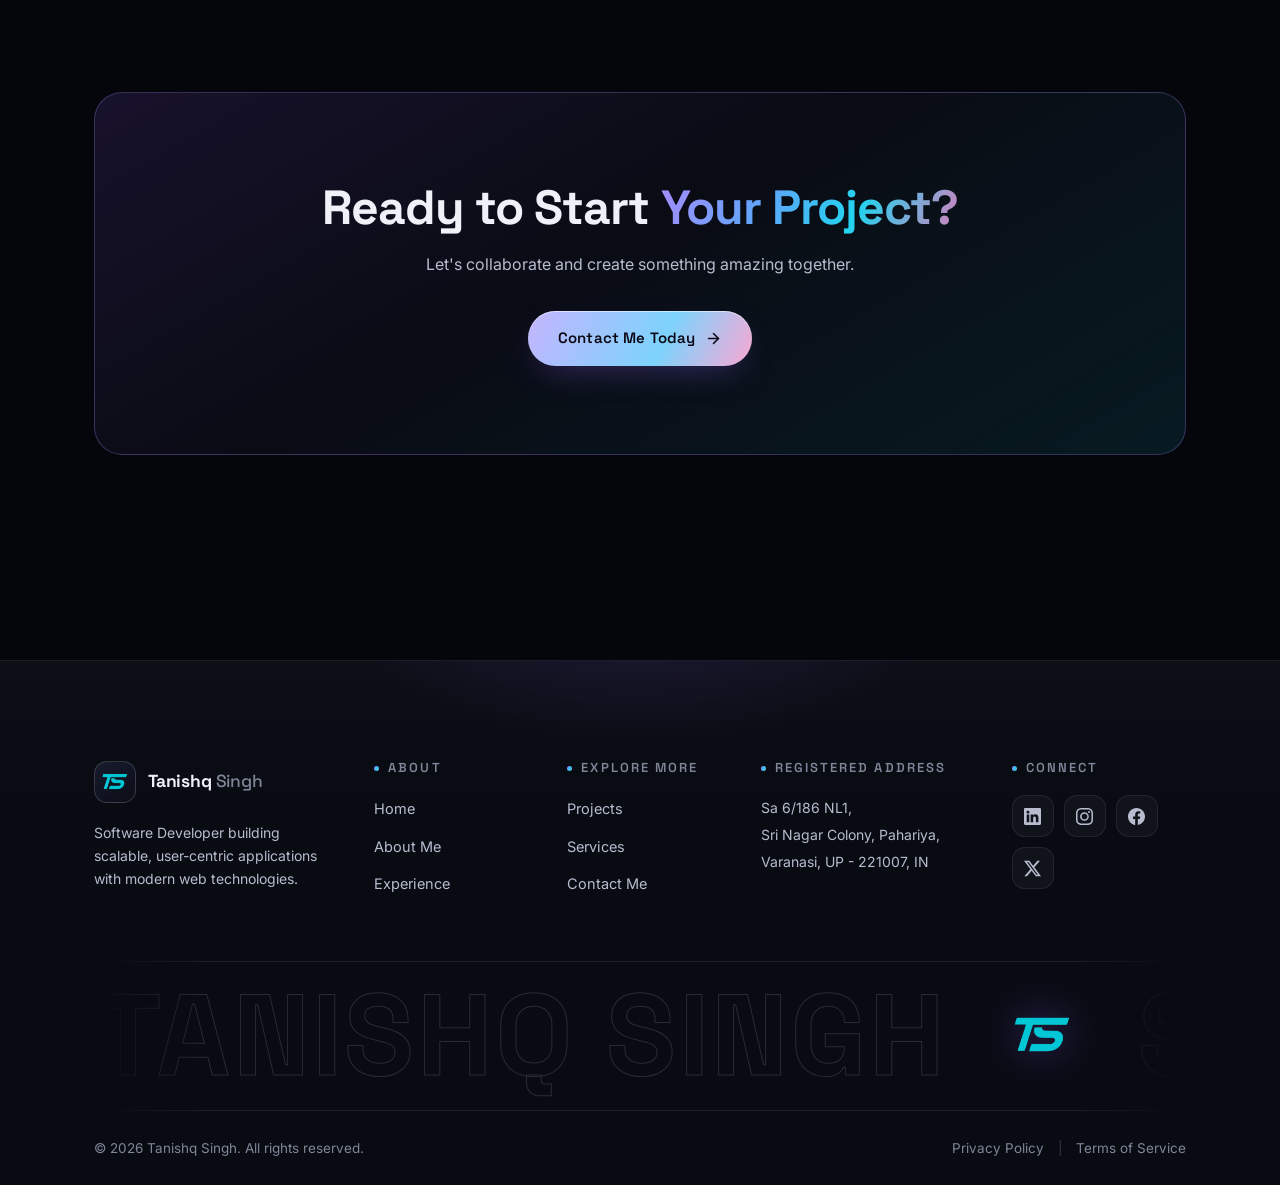
==== commit 6514008a: "Add Google tag to all pages" ====
--- a/index.html
+++ b/index.html
@@ -1,6 +1,15 @@
 <!DOCTYPE html>
 <html lang="en">
 <head>
+  <!-- Google tag (gtag.js) -->
+  <script async src="https://www.googletagmanager.com/gtag/js?id=G-D2R7K0CH46"></script>
+  <script>
+    window.dataLayer = window.dataLayer || [];
+    function gtag(){dataLayer.push(arguments);}
+    gtag('js', new Date());
+
+    gtag('config', 'G-D2R7K0CH46');
+  </script>
   <meta charset="utf-8" />
   <meta name="viewport" content="width=device-width,initial-scale=1" />
   <title>Tanishq Singh — Software Developer | Building Scalable Products</title>
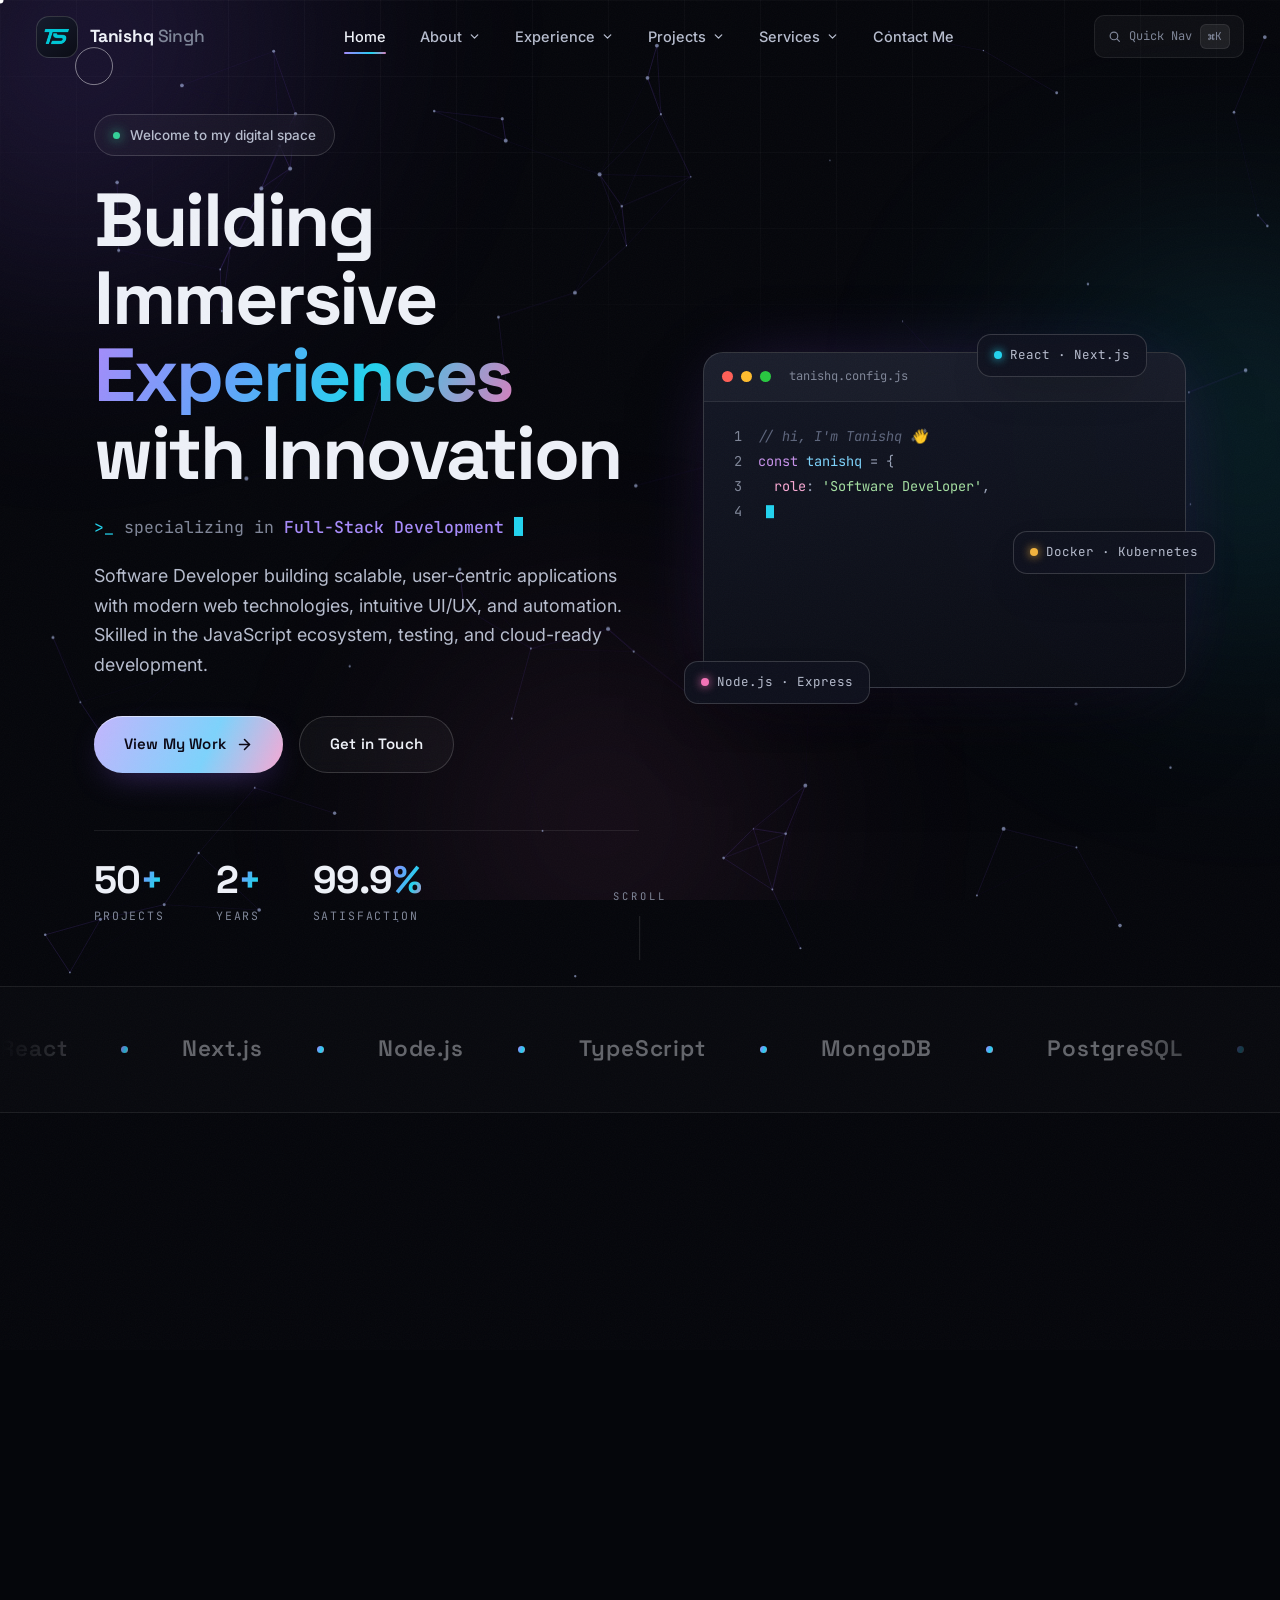
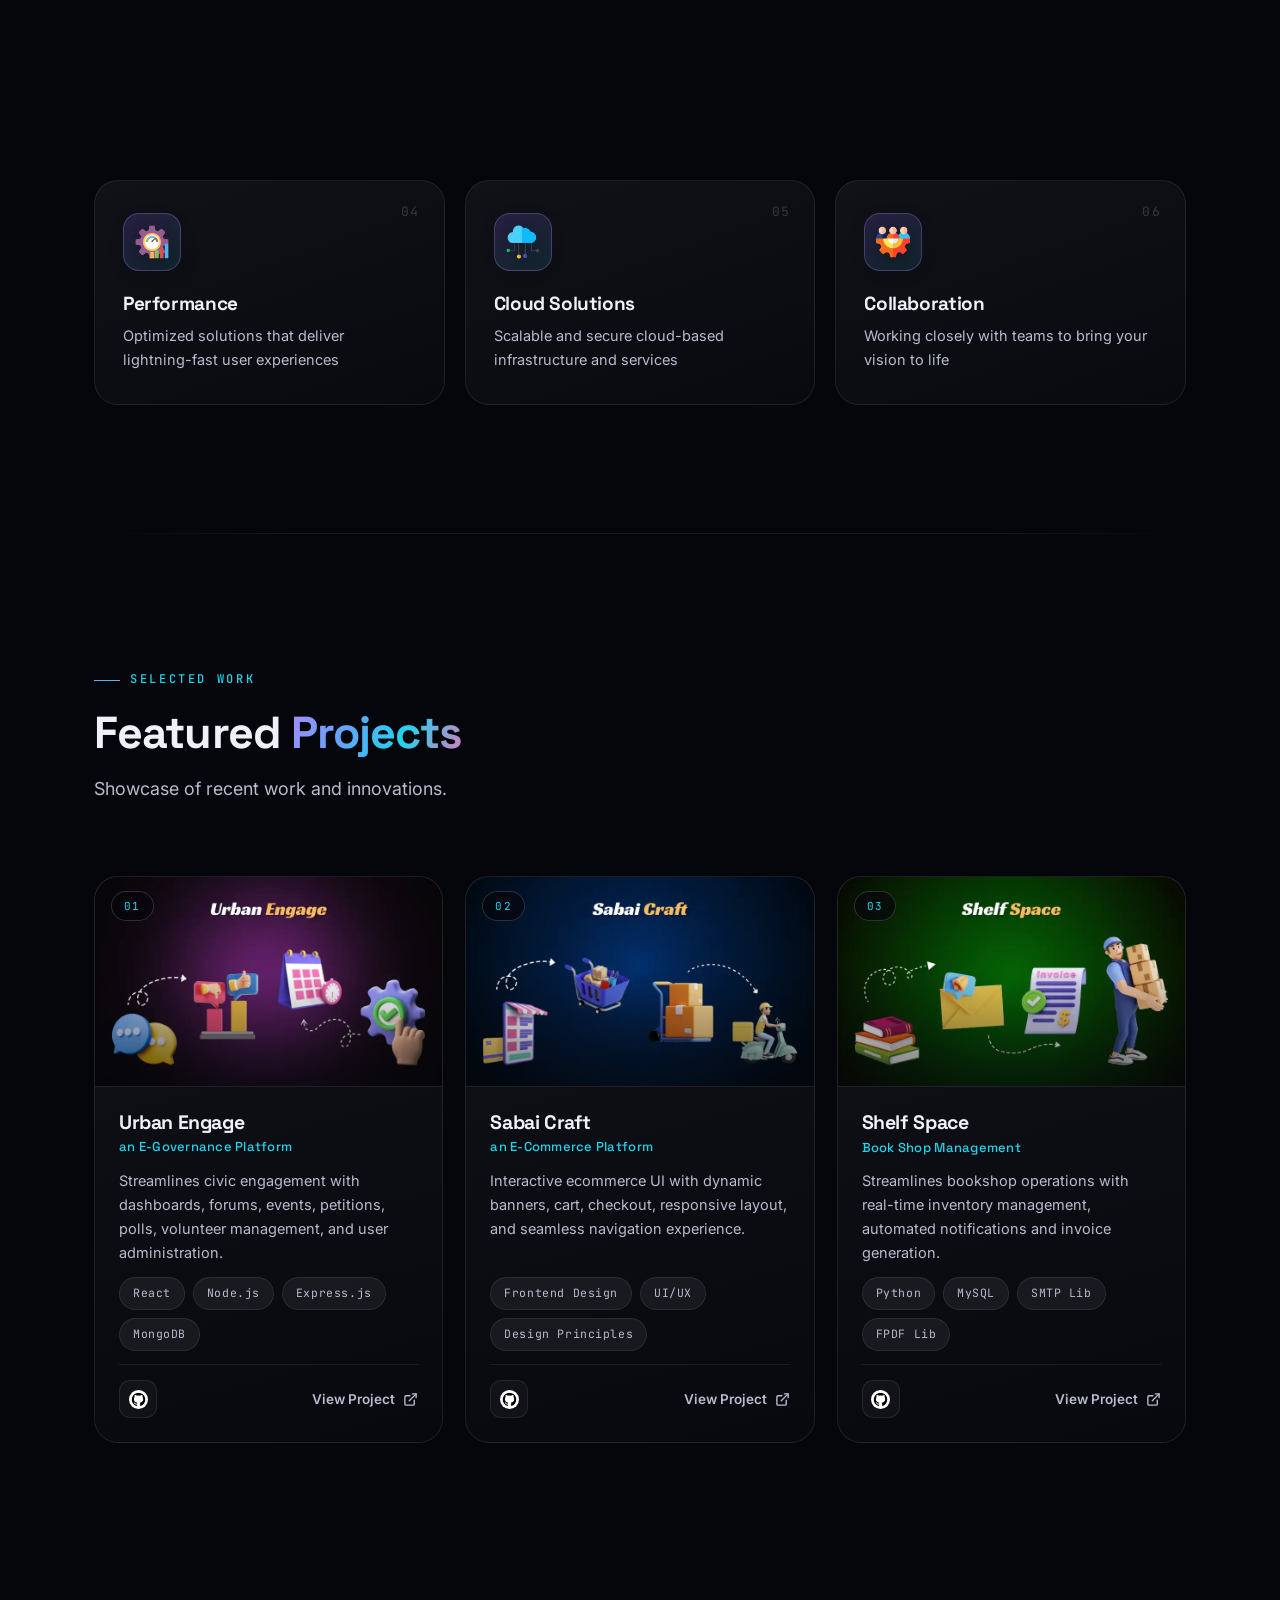
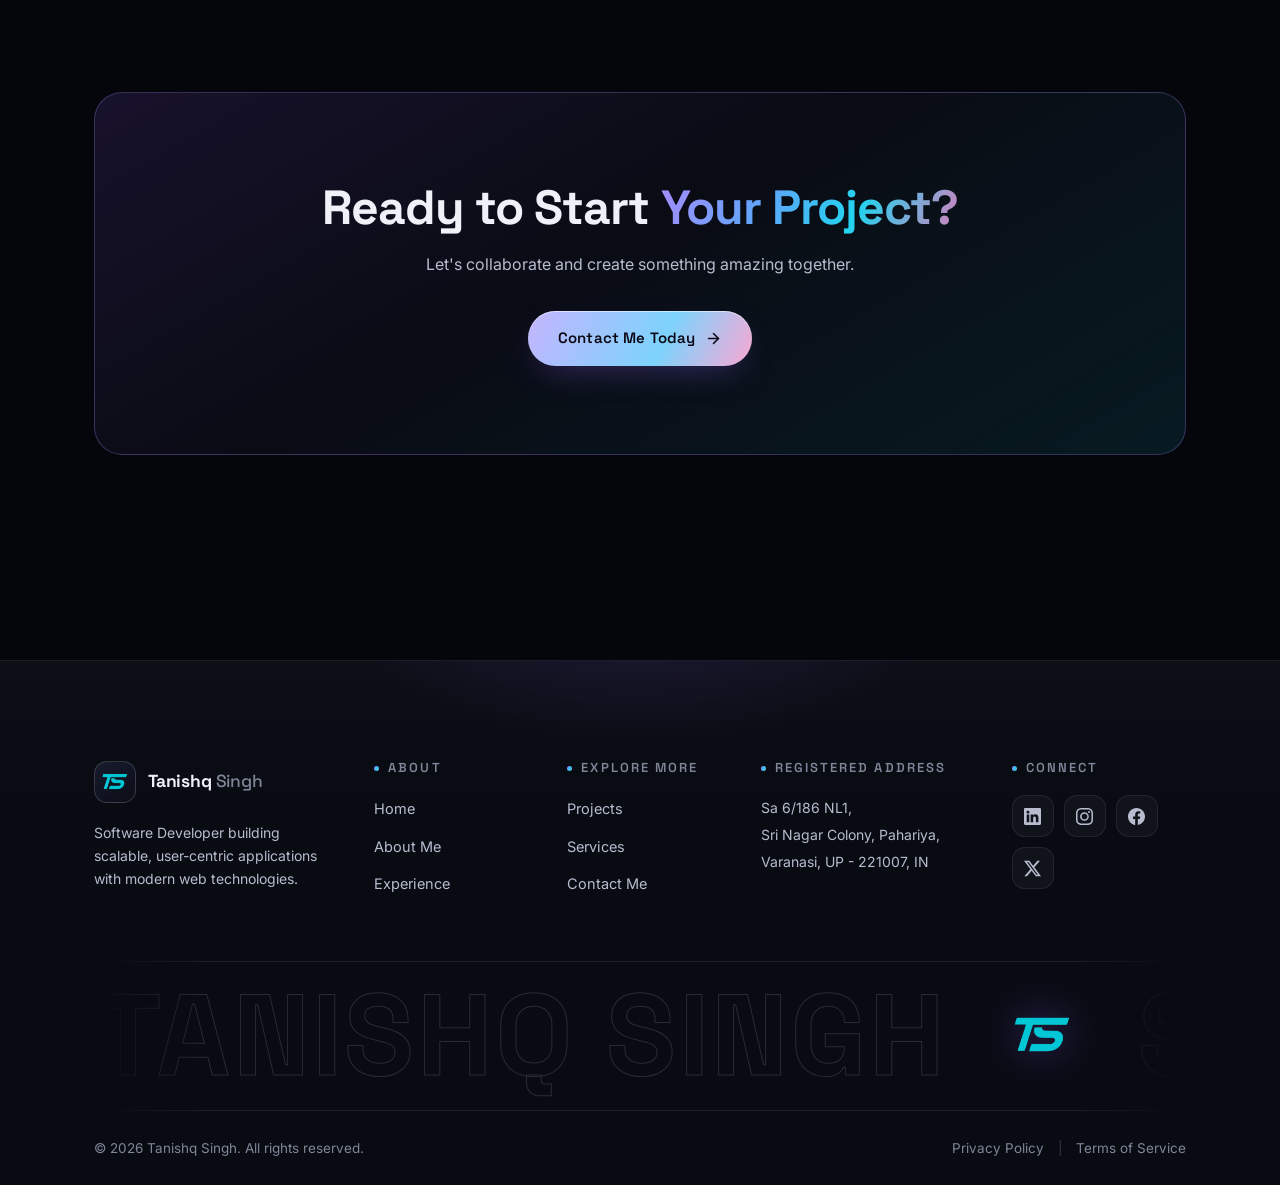
==== commit c9dbe8e3: "Remove Skip to content button" ====
--- a/index.html
+++ b/index.html
@@ -65,7 +65,6 @@
 </head>
 
 <body>
-  <a class="skip-link" href="#home">Skip to content</a>
 
   <div class="preloader" aria-hidden="true">
     <div class="pre-mark"><img src="assets/images/logo.webp" alt="" /></div>
